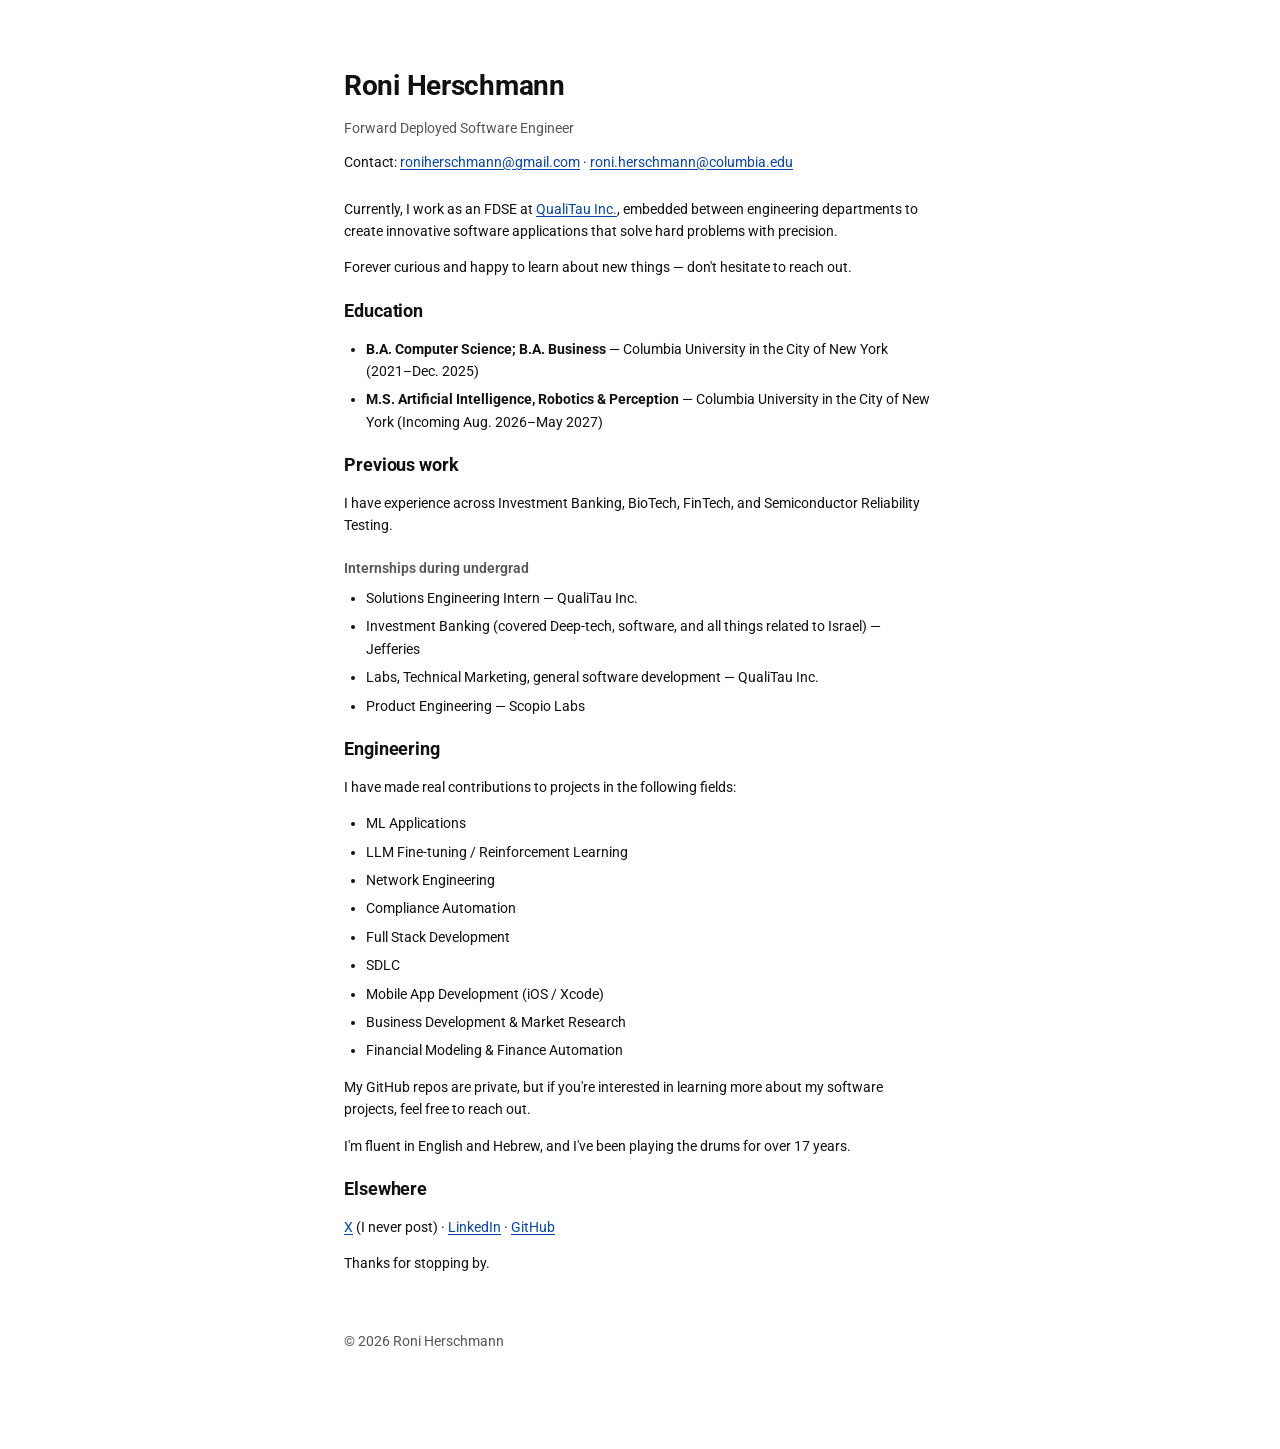
==== index.html @ 9d6fb6f7 "--" ====
<!doctype html>
<html lang="en">
<head>
  <meta charset="utf-8" />
  <meta name="viewport" content="width=device-width, initial-scale=1" />
  <title>Roni Herschmann</title>
  <meta name="description" content="Personal site of Roni Herschmann." />
  <link rel="preconnect" href="https://fonts.googleapis.com" />
  <link rel="preconnect" href="https://fonts.gstatic.com" crossorigin />
  <link rel="stylesheet" href="https://fonts.googleapis.com/css2?family=Roboto:wght@400;500;700&display=swap" />
  <style>
    :root {
      --fg: #111;
      --muted: #555;
      --bg: #fff;
      --accent: #0645ad;
      --rule: #eaeaea;
    }
    * { box-sizing: border-box; }
    html, body { margin: 0; padding: 0; background: var(--bg); color: var(--fg); }
    body {
      font-family: "Roboto", -apple-system, BlinkMacSystemFont, "Segoe UI", Helvetica, Arial, sans-serif;
      font-size: 14px;
      line-height: 1.6;
      -webkit-font-smoothing: antialiased;
    }
    main {
      max-width: 640px;
      margin: 0 auto;
      padding: 64px 24px 96px;
    }
    header { margin-bottom: 24px; }
    header + section { margin-top: 16px; }
    header h1 {
      font-size: 28px;
      font-weight: 700;
      margin: 0 0 8px;
      letter-spacing: -0.01em;
    }
    header p.tagline {
      margin: 0;
      color: var(--muted);
      font-size: 14px;
    }
    header p.header-emails {
      margin: 12px 0 0;
      font-size: 14px;
    }
    section { margin: 18px 0; }
    section h2 {
      font-size: 18px;
      font-weight: 700;
      margin: 0 0 12px;
      letter-spacing: -0.005em;
    }
    section h3 {
      font-size: 14px;
      font-weight: 600;
      margin: 20px 0 8px;
      color: var(--muted);
    }
    p { margin: 0 0 14px; }
    ul { padding-left: 22px; margin: 0 0 14px; }
    li { margin-bottom: 6px; }
    a { color: var(--accent); text-decoration: underline; text-underline-offset: 2px; }
    a:hover { text-decoration: none; }
    hr { border: 0; border-top: 1px solid var(--rule); margin: 40px 0; }
    footer {
      margin-top: 56px;
      color: var(--muted);
      font-size: 14px;
    }
    footer a { color: var(--muted); }
  </style>
</head>
<body>
  <main>
    <header>
      <h1>Roni Herschmann</h1>
      <p class="tagline">Forward Deployed Software Engineer</p>
      <p class="header-emails">
        Contact:
        <a href="mailto:roniherschmann@gmail.com">roniherschmann@gmail.com</a>
        &middot;
        <a href="mailto:roni.herschmann@columbia.edu">roni.herschmann@columbia.edu</a>
      </p>
    </header>

    <section id="about">
      <p>Currently, I work as an FDSE at <a href="https://qualitau.com/">QualiTau Inc.</a>, embedded between engineering departments to create innovative software applications that solve hard problems with precision.</p>
      <p>Forever curious and happy to learn about new things &mdash; don't hesitate to reach out.</p>
    </section>

    <section id="education">
      <h2>Education</h2>
      <ul>
        <li><strong>B.A. Computer Science; B.A. Business</strong> &mdash; Columbia University in the City of New York (2021&ndash;Dec. 2025)</li>
        <li><strong>M.S. Artificial Intelligence, Robotics &amp; Perception</strong> &mdash; Columbia University in the City of New York (Incoming Aug. 2026&ndash;May 2027)</li>
      </ul>
    </section>

    <section id="experience">
      <h2>Previous work</h2>
      <p>I have experience across Investment Banking, BioTech, FinTech, and Semiconductor Reliability Testing.</p>
      <h3>Internships during undergrad</h3>
      <ul>
        <li>Solutions Engineering Intern &mdash; QualiTau Inc.</li>
        <li>Investment Banking (covered Deep-tech, software, and all things related to Israel) &mdash; Jefferies</li>
        <li>Labs, Technical Marketing, general software development &mdash; QualiTau Inc.</li>
        <li>Product Engineering &mdash; Scopio Labs</li>
      </ul>
    </section>

    <section id="engineering">
      <h2>Engineering</h2>
      <p>I have made real contributions to projects in the following fields:</p>
      <ul>
        <li>ML Applications</li>
        <li>LLM Fine-tuning / Reinforcement Learning</li>
        <li>Network Engineering</li>
        <li>Compliance Automation</li>
        <li>Full Stack Development</li>
        <li>SDLC</li>
        <li>Mobile App Development (iOS / Xcode)</li>
        <li>Business Development &amp; Market Research</li>
        <li>Financial Modeling &amp; Finance Automation</li>
      </ul>
      <p>My GitHub repos are private, but if you're interested in learning more about my software projects, feel free to reach out.</p>
      <p>I'm fluent in English and Hebrew, and I've been playing the drums for over 17 years.</p>
    </section>

    <section id="contact">
      <h2>Elsewhere</h2>
      <p>
        <a href="https://x.com/roniherschmann">X</a> (I never post)
        &middot;
        <a href="https://www.linkedin.com/in/roni-h-488aba18b/">LinkedIn</a>
        &middot;
        <a href="https://github.com/roniherschmann">GitHub</a>
      </p>
      <p>Thanks for stopping by.</p>
    </section>

    <footer>
      &copy; <span id="year"></span> Roni Herschmann
    </footer>
  </main>
  <script>document.getElementById('year').textContent = new Date().getFullYear();</script>
</body>
</html>
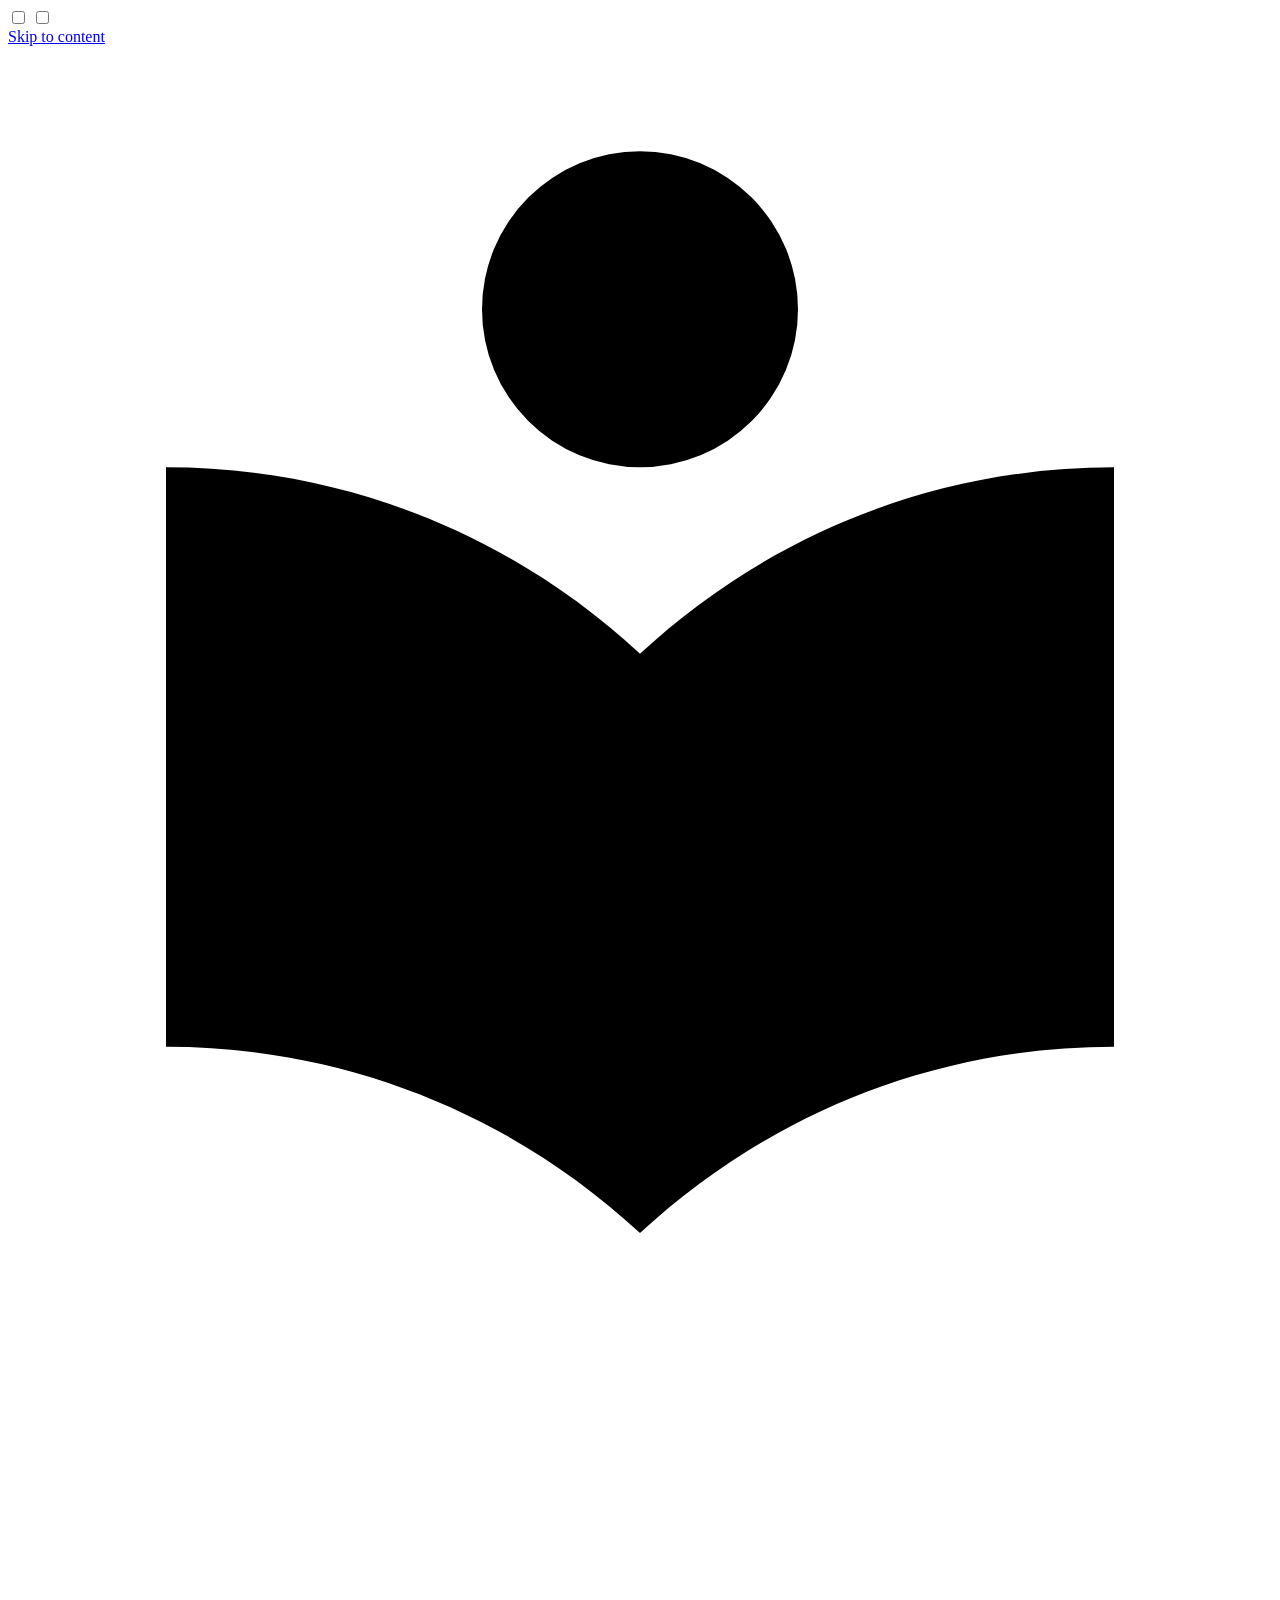
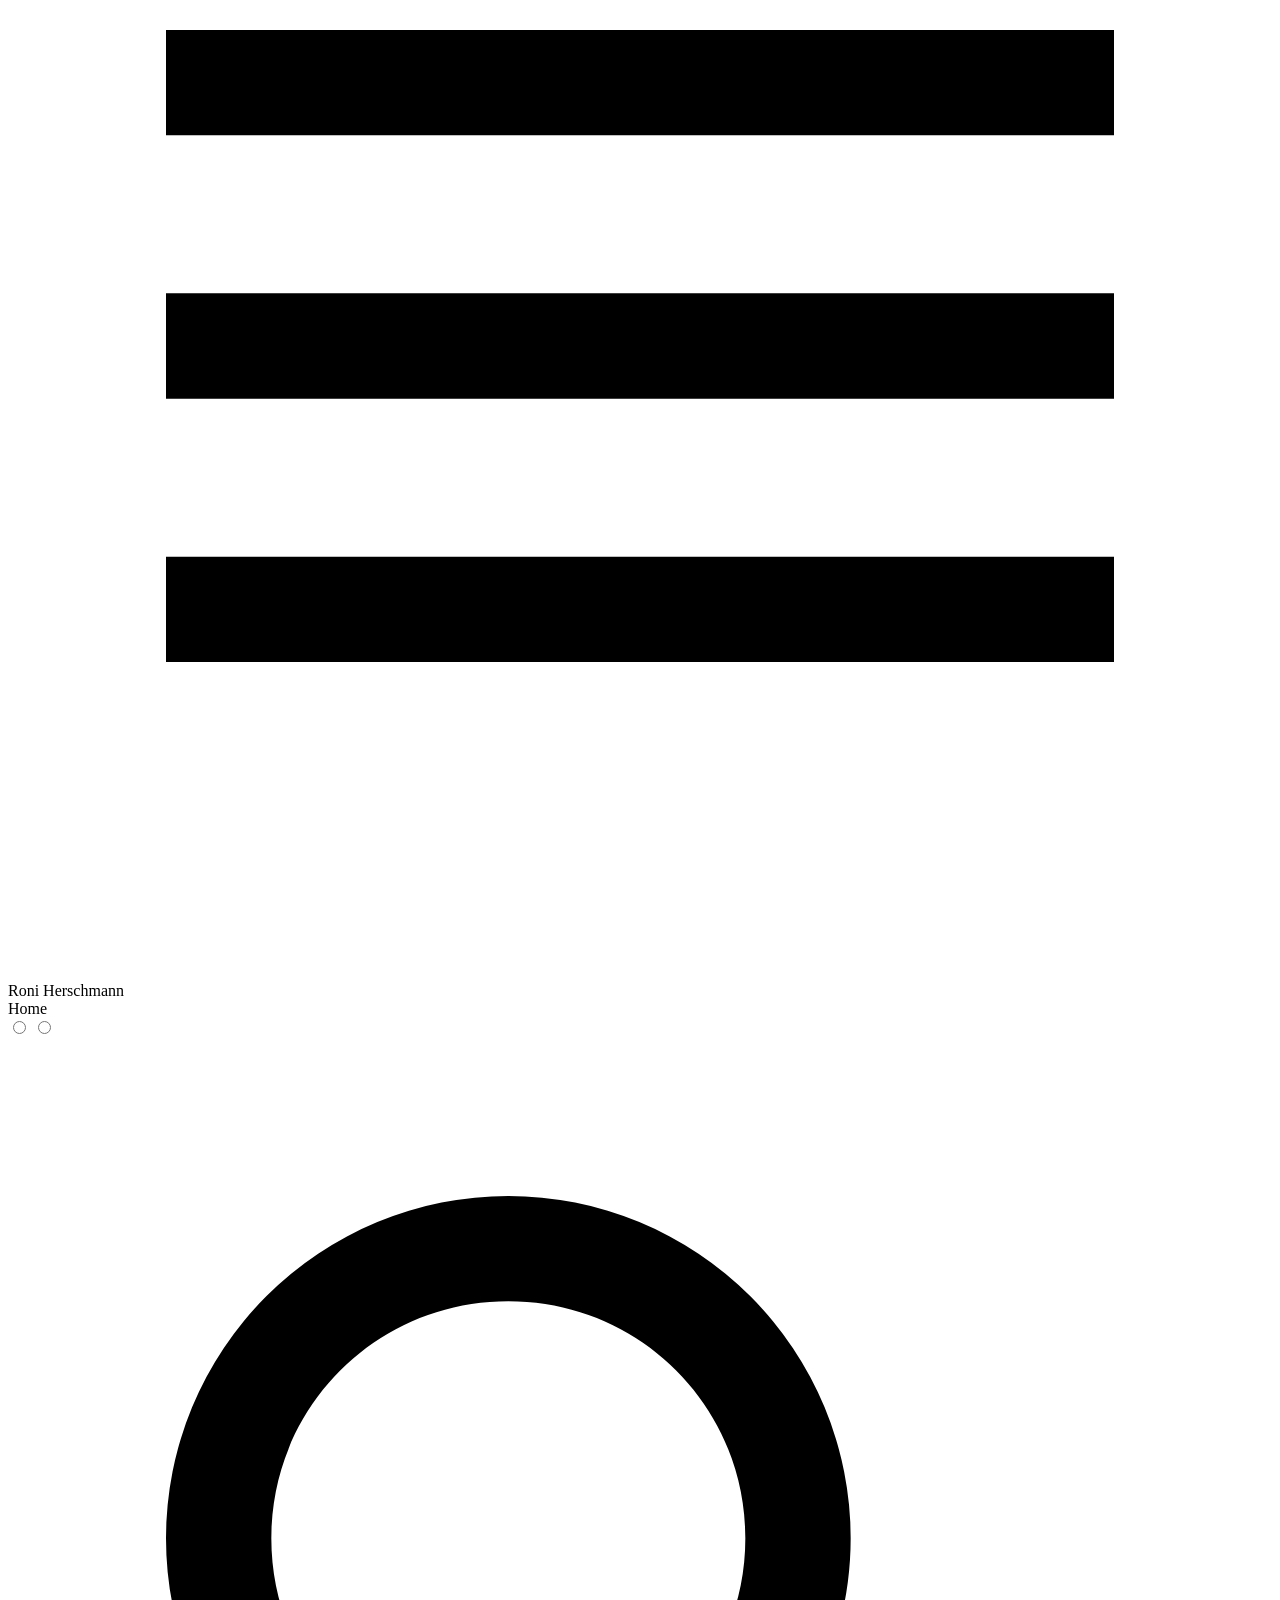
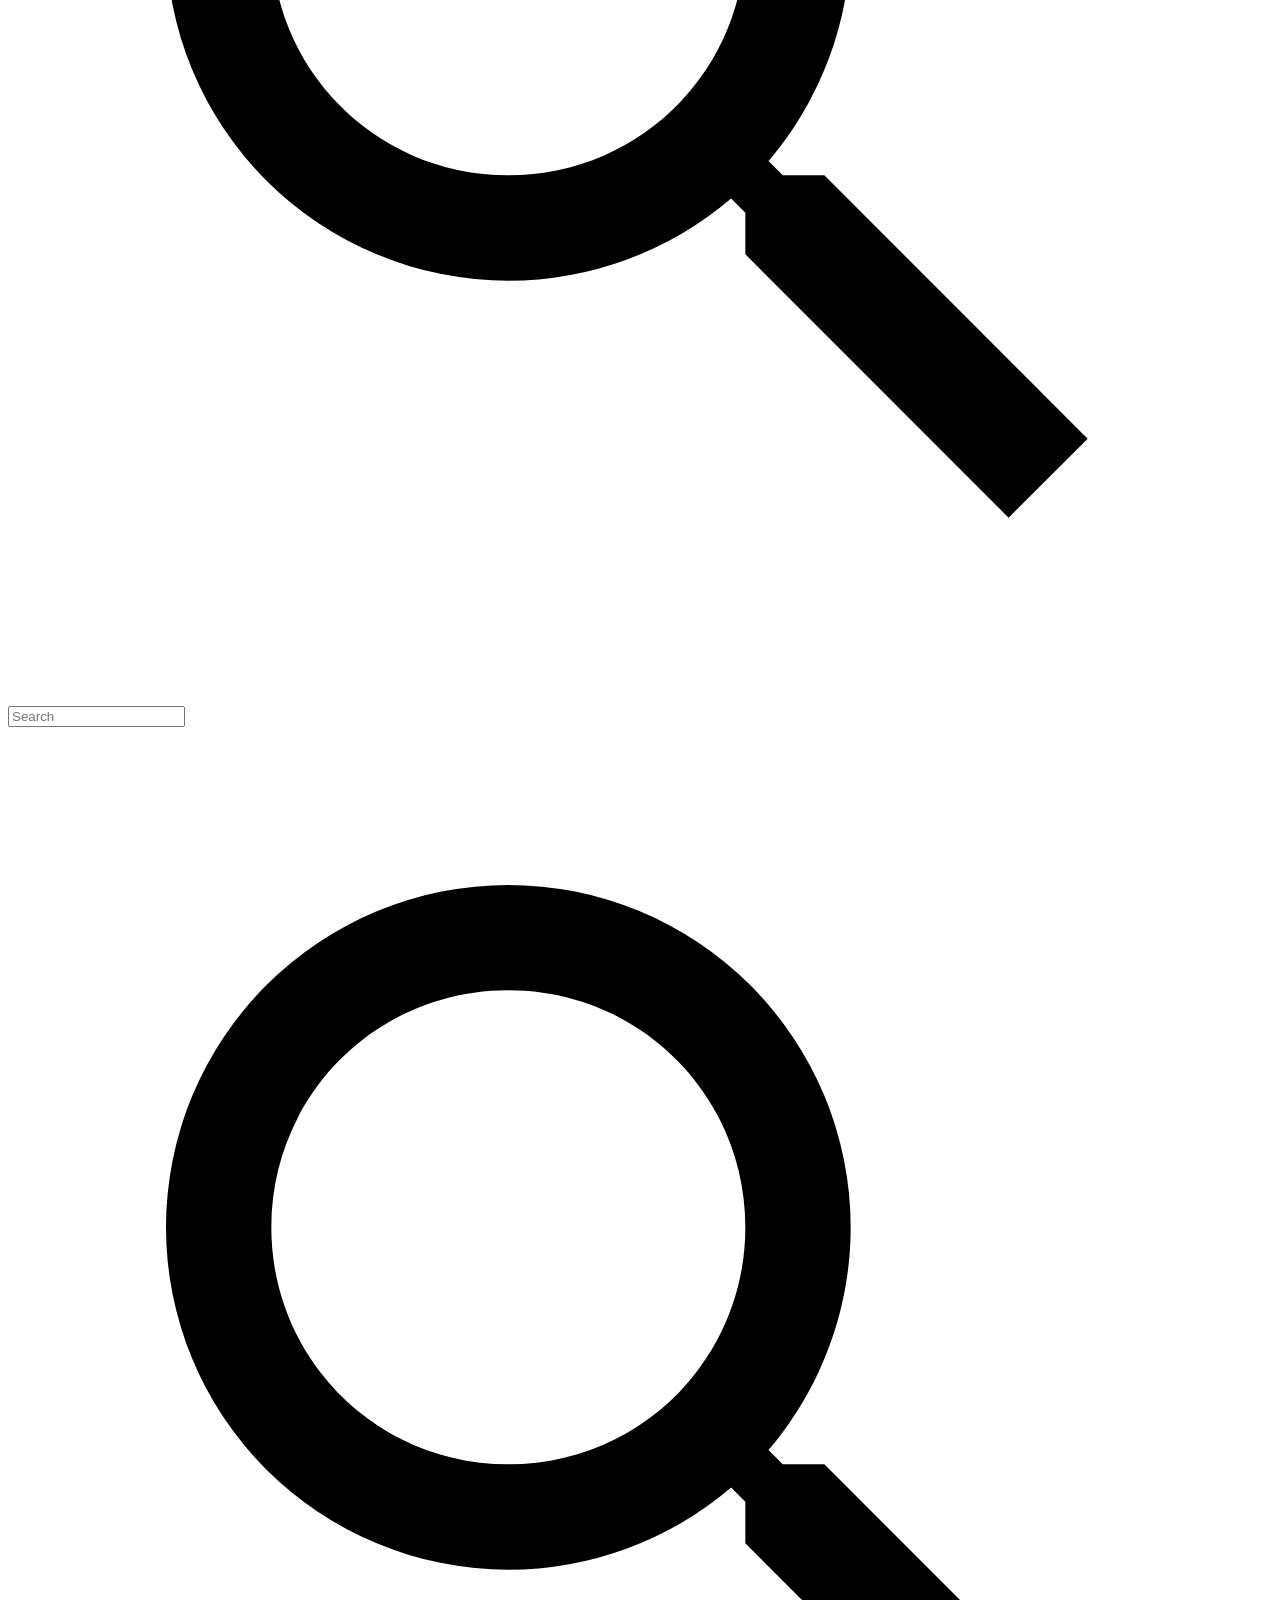
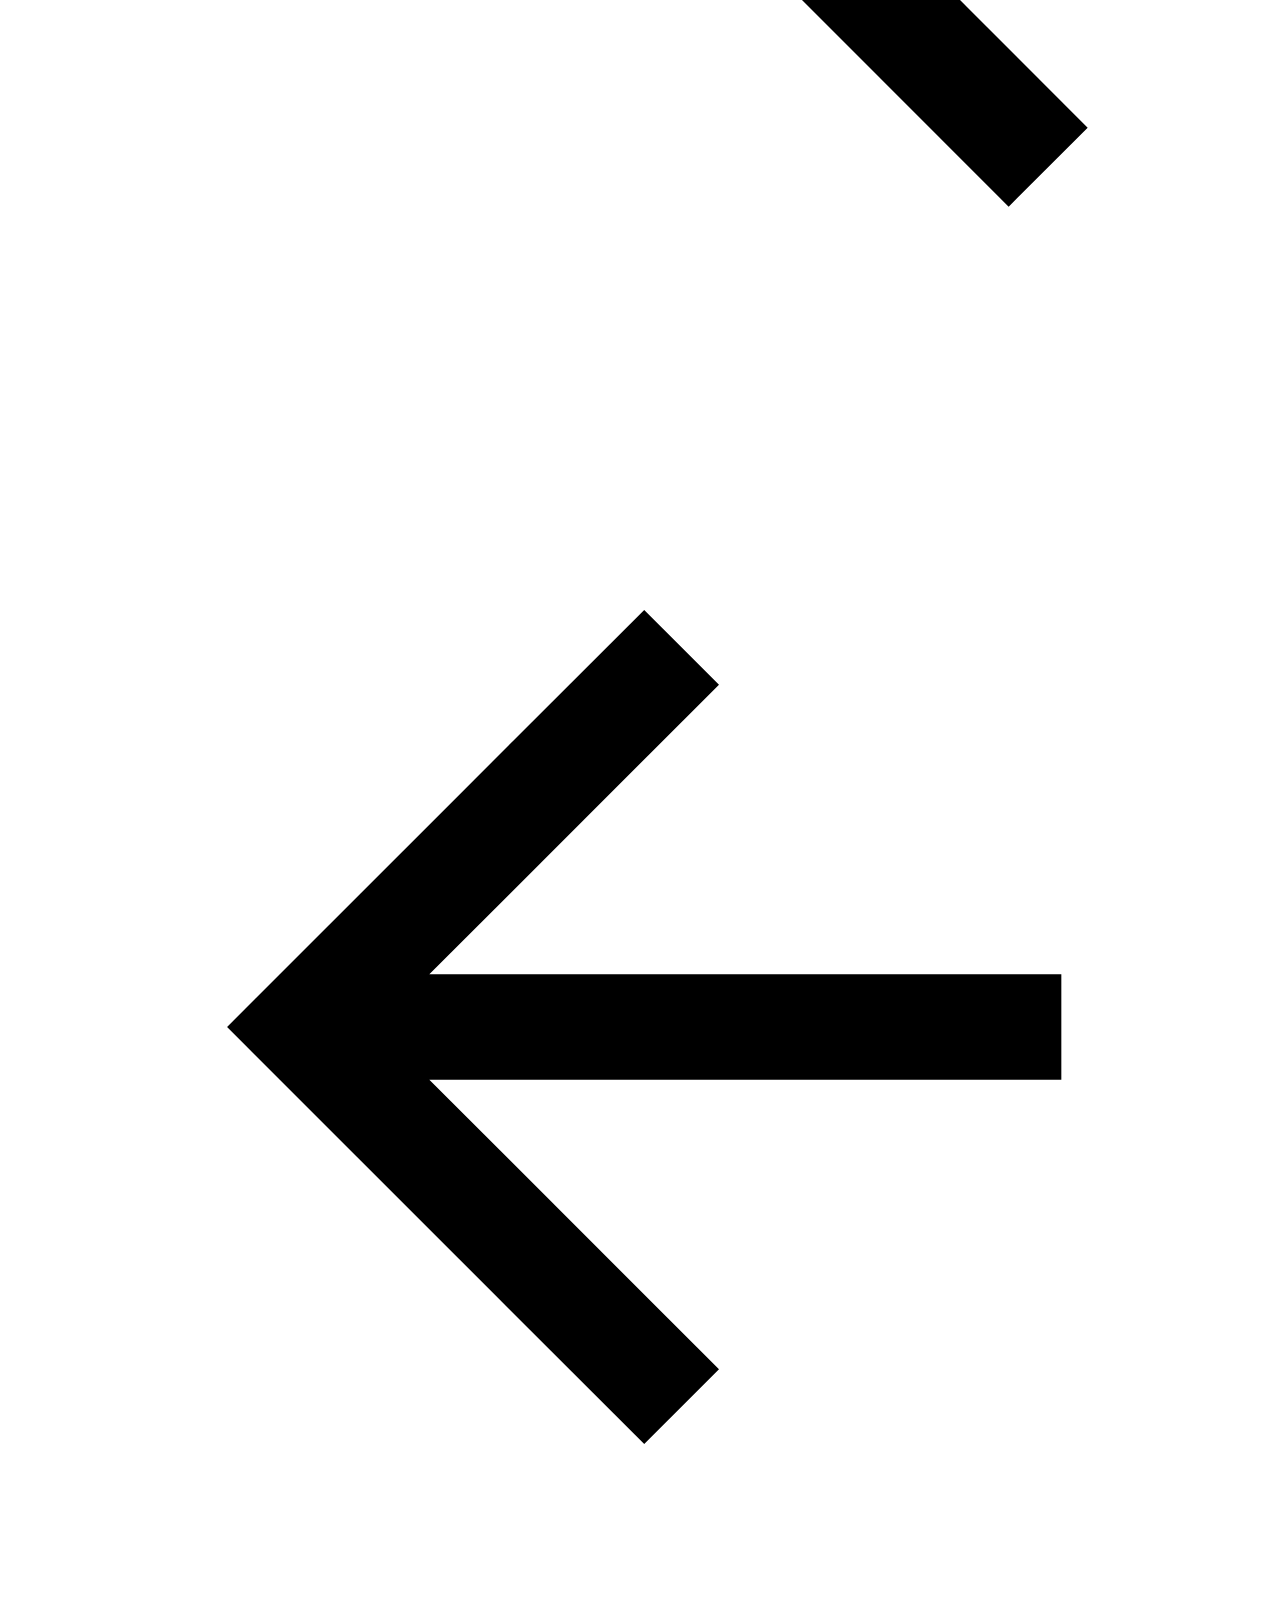
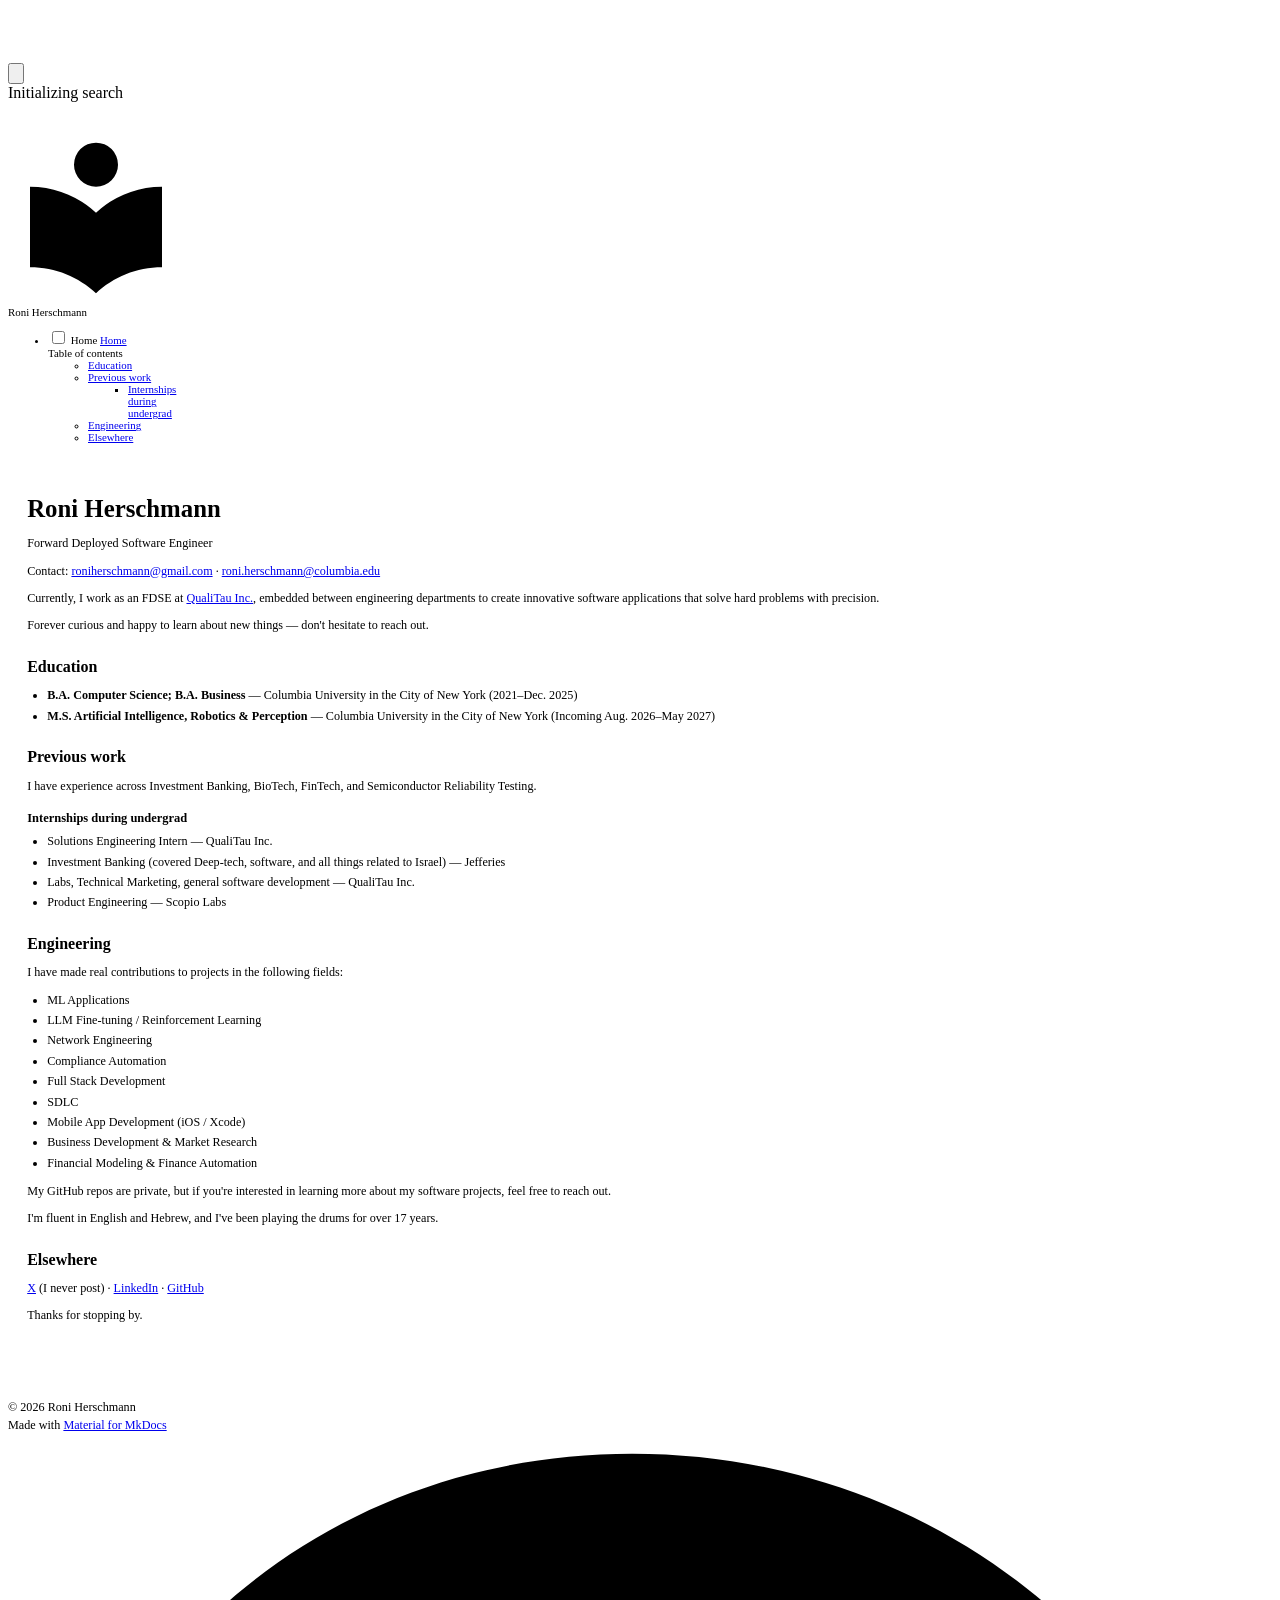
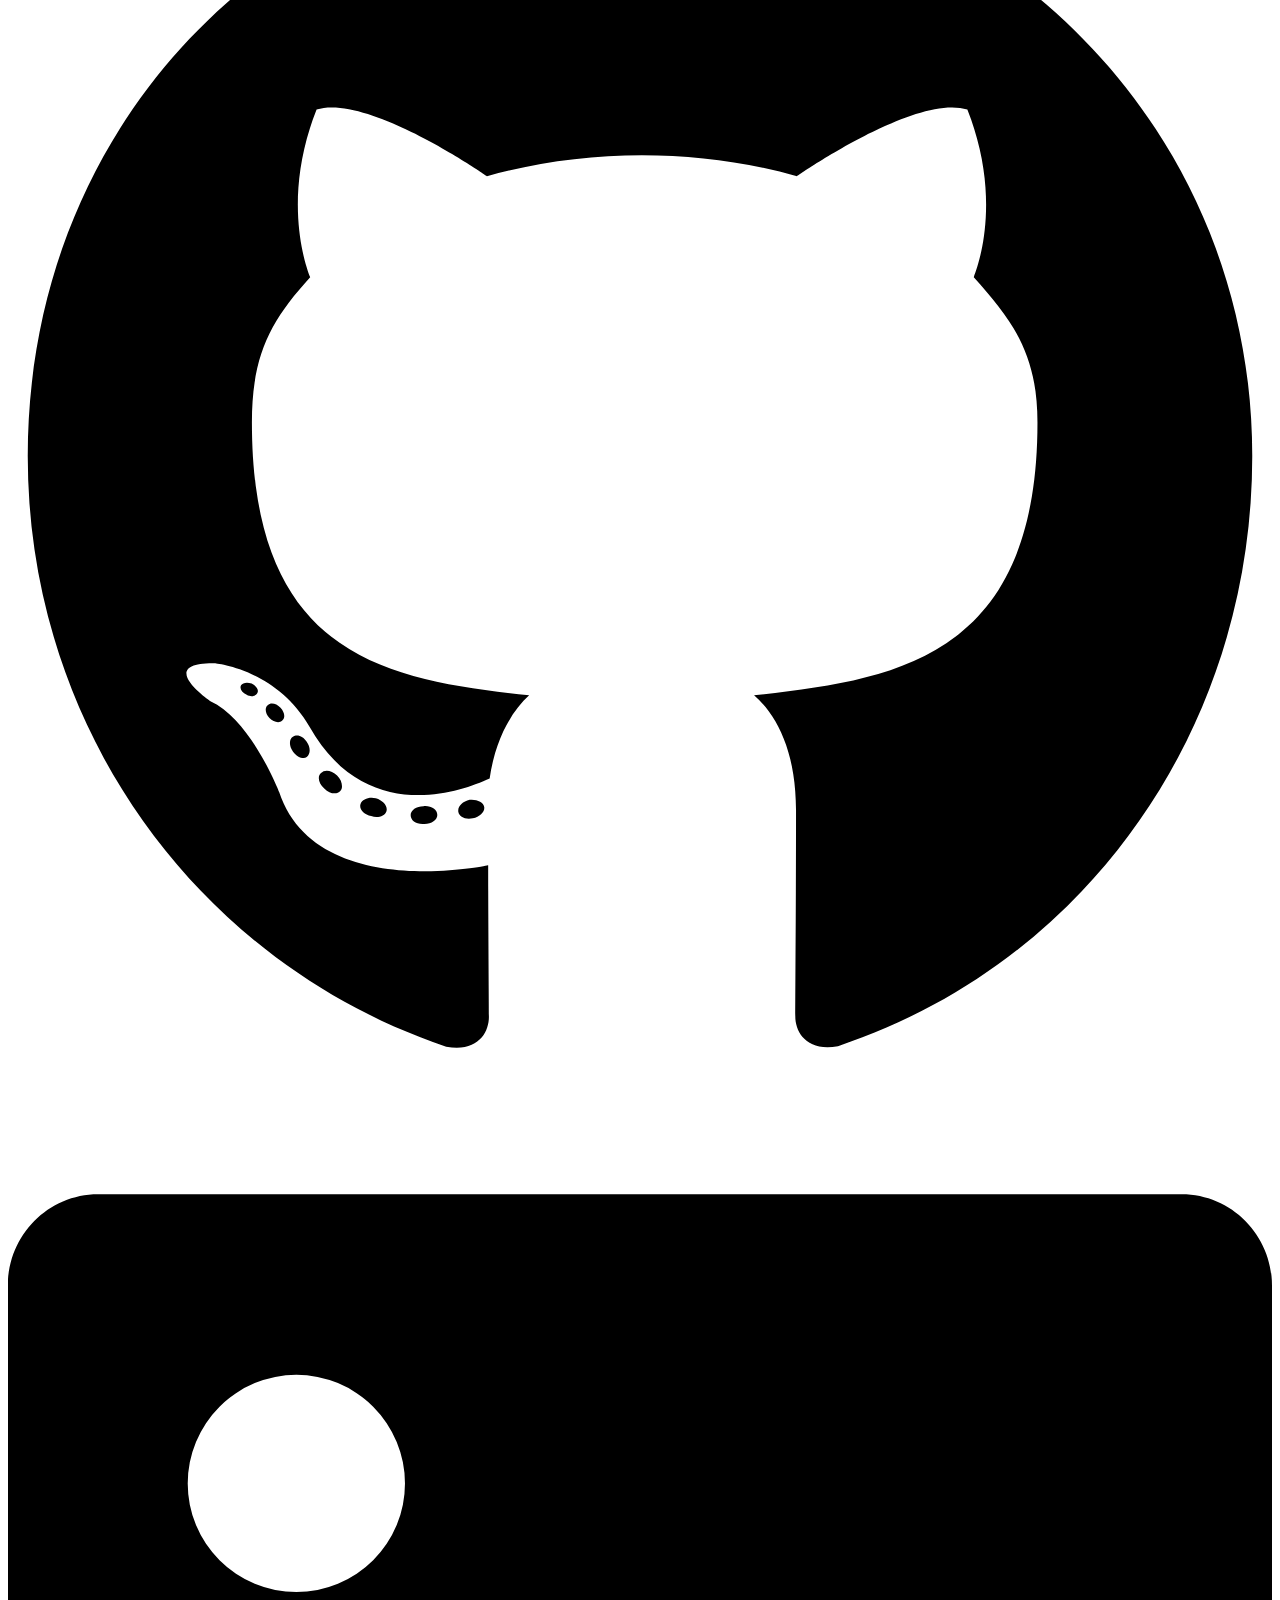
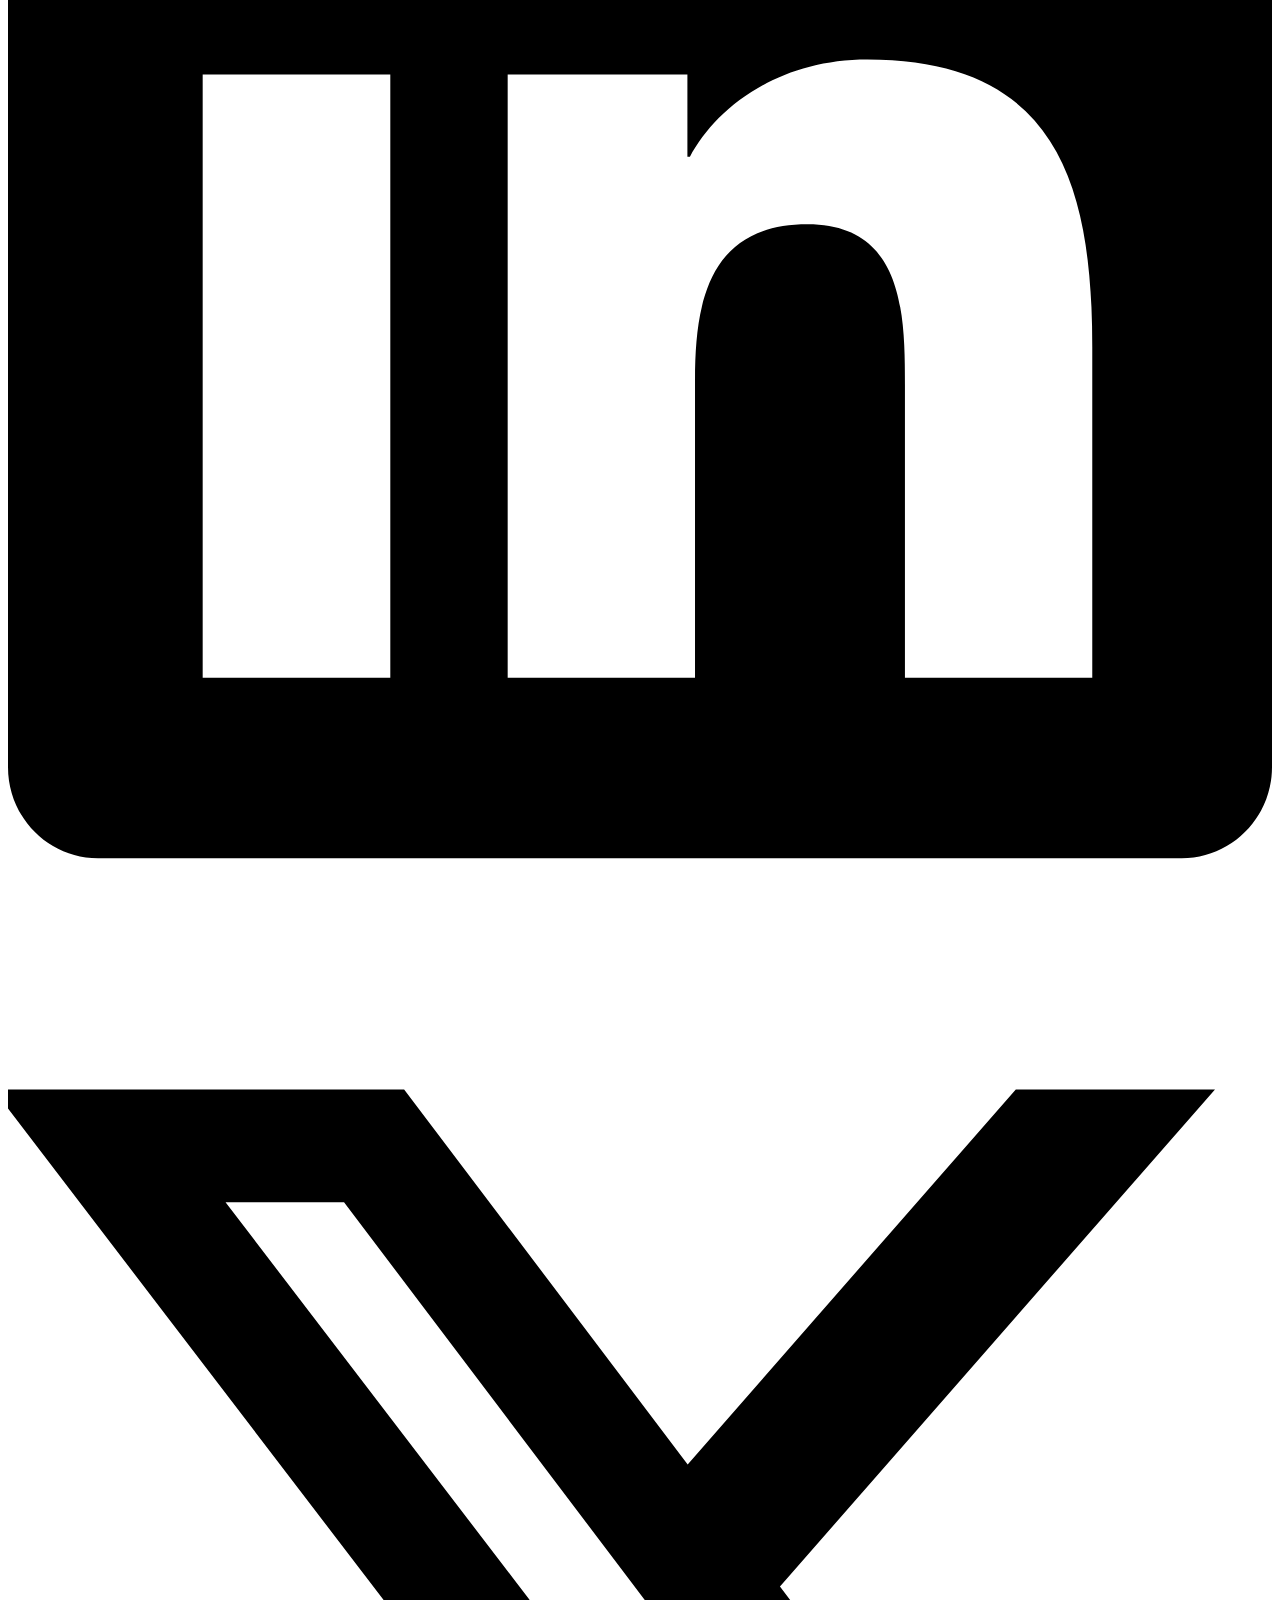
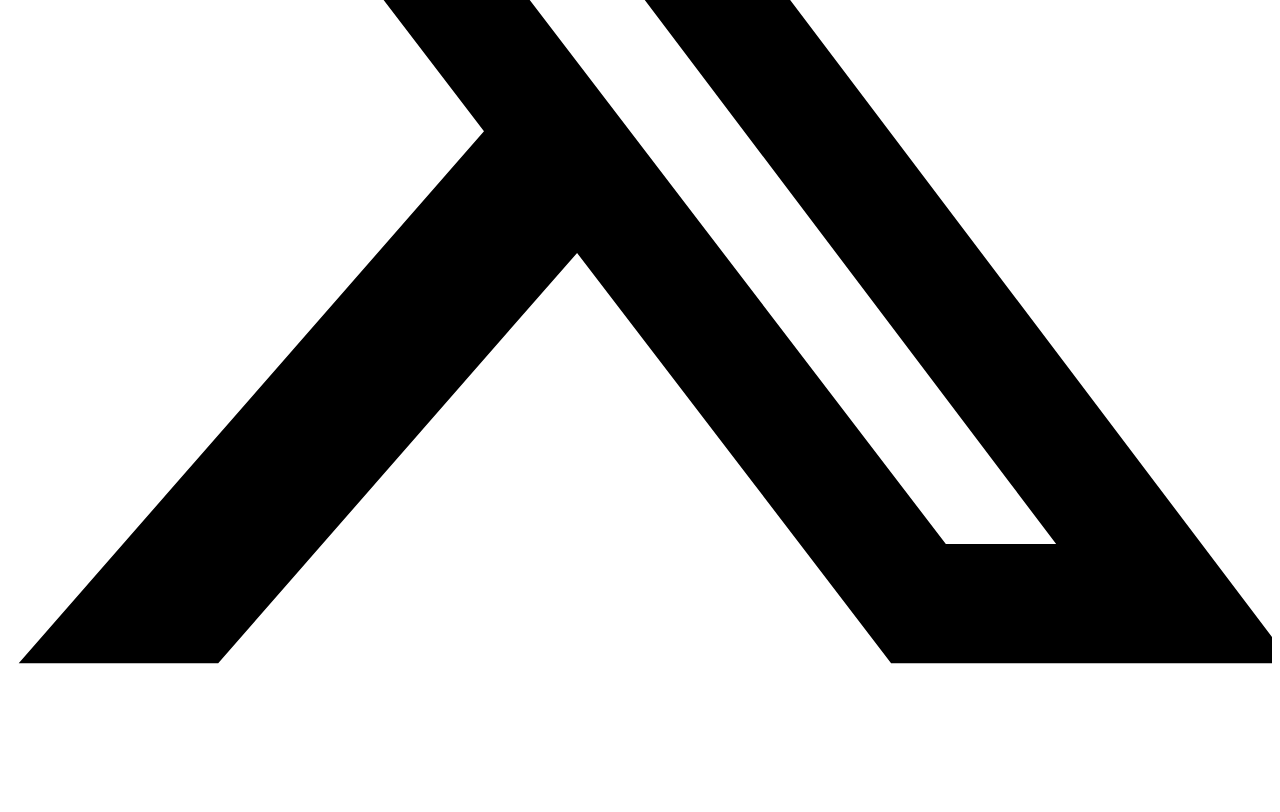
==== commit 72c96e17: "Adjust Material layout and palette" ====
--- a/index.html
+++ b/index.html
@@ -1,150 +1,612 @@
+
 <!doctype html>
-<html lang="en">
-<head>
-  <meta charset="utf-8" />
-  <meta name="viewport" content="width=device-width, initial-scale=1" />
-  <title>Roni Herschmann</title>
-  <meta name="description" content="Personal site of Roni Herschmann." />
-  <link rel="preconnect" href="https://fonts.googleapis.com" />
-  <link rel="preconnect" href="https://fonts.gstatic.com" crossorigin />
-  <link rel="stylesheet" href="https://fonts.googleapis.com/css2?family=Roboto:wght@400;500;700&display=swap" />
-  <style>
-    :root {
-      --fg: #111;
-      --muted: #555;
-      --bg: #fff;
-      --accent: #0645ad;
-      --rule: #eaeaea;
-    }
-    * { box-sizing: border-box; }
-    html, body { margin: 0; padding: 0; background: var(--bg); color: var(--fg); }
-    body {
-      font-family: "Roboto", -apple-system, BlinkMacSystemFont, "Segoe UI", Helvetica, Arial, sans-serif;
-      font-size: 14px;
-      line-height: 1.6;
-      -webkit-font-smoothing: antialiased;
-    }
-    main {
-      max-width: 640px;
-      margin: 0 auto;
-      padding: 64px 24px 96px;
-    }
-    header { margin-bottom: 24px; }
-    header + section { margin-top: 16px; }
-    header h1 {
-      font-size: 28px;
-      font-weight: 700;
-      margin: 0 0 8px;
-      letter-spacing: -0.01em;
-    }
-    header p.tagline {
-      margin: 0;
-      color: var(--muted);
-      font-size: 14px;
-    }
-    header p.header-emails {
-      margin: 12px 0 0;
-      font-size: 14px;
-    }
-    section { margin: 18px 0; }
-    section h2 {
-      font-size: 18px;
-      font-weight: 700;
-      margin: 0 0 12px;
-      letter-spacing: -0.005em;
-    }
-    section h3 {
-      font-size: 14px;
-      font-weight: 600;
-      margin: 20px 0 8px;
-      color: var(--muted);
-    }
-    p { margin: 0 0 14px; }
-    ul { padding-left: 22px; margin: 0 0 14px; }
-    li { margin-bottom: 6px; }
-    a { color: var(--accent); text-decoration: underline; text-underline-offset: 2px; }
-    a:hover { text-decoration: none; }
-    hr { border: 0; border-top: 1px solid var(--rule); margin: 40px 0; }
-    footer {
-      margin-top: 56px;
-      color: var(--muted);
-      font-size: 14px;
-    }
-    footer a { color: var(--muted); }
-  </style>
-</head>
-<body>
-  <main>
-    <header>
-      <h1>Roni Herschmann</h1>
-      <p class="tagline">Forward Deployed Software Engineer</p>
-      <p class="header-emails">
-        Contact:
-        <a href="mailto:roniherschmann@gmail.com">roniherschmann@gmail.com</a>
-        &middot;
-        <a href="mailto:roni.herschmann@columbia.edu">roni.herschmann@columbia.edu</a>
-      </p>
-    </header>
-
-    <section id="about">
-      <p>Currently, I work as an FDSE at <a href="https://qualitau.com/">QualiTau Inc.</a>, embedded between engineering departments to create innovative software applications that solve hard problems with precision.</p>
-      <p>Forever curious and happy to learn about new things &mdash; don't hesitate to reach out.</p>
-    </section>
-
-    <section id="education">
-      <h2>Education</h2>
-      <ul>
-        <li><strong>B.A. Computer Science; B.A. Business</strong> &mdash; Columbia University in the City of New York (2021&ndash;Dec. 2025)</li>
-        <li><strong>M.S. Artificial Intelligence, Robotics &amp; Perception</strong> &mdash; Columbia University in the City of New York (Incoming Aug. 2026&ndash;May 2027)</li>
+<html lang="en" class="no-js">
+  <head>
+    
+      <meta charset="utf-8">
+      <meta name="viewport" content="width=device-width,initial-scale=1">
+      
+        <meta name="description" content="Personal site of Roni Herschmann">
+      
+      
+      
+        <link rel="canonical" href="https://roniherschmann.com/">
+      
+      
+      
+      
+        
+      
+      
+      <link rel="icon" href="assets/images/favicon.png">
+      <meta name="generator" content="mkdocs-1.6.1, mkdocs-material-9.7.6">
+    
+    
+      
+        <title>Roni Herschmann</title>
+      
+    
+    
+      <link rel="stylesheet" href="assets/stylesheets/main.484c7ddc.min.css">
+      
+        
+        <link rel="stylesheet" href="assets/stylesheets/palette.ab4e12ef.min.css">
+      
+      
+
+
+    
+    
+      
+    
+    
+      
+        
+        
+        <link rel="preconnect" href="https://fonts.gstatic.com" crossorigin>
+        <link rel="stylesheet" href="https://fonts.googleapis.com/css?family=Roboto:300,300i,400,400i,700,700i%7CRoboto+Mono:400,400i,700,700i&display=fallback">
+        <style>:root{--md-text-font:"Roboto";--md-code-font:"Roboto Mono"}</style>
+      
+    
+    
+      <link rel="stylesheet" href="stylesheets/extra.css">
+    
+    <script>__md_scope=new URL(".",location),__md_hash=e=>[...e].reduce(((e,_)=>(e<<5)-e+_.charCodeAt(0)),0),__md_get=(e,_=localStorage,t=__md_scope)=>JSON.parse(_.getItem(t.pathname+"."+e)),__md_set=(e,_,t=localStorage,a=__md_scope)=>{try{t.setItem(a.pathname+"."+e,JSON.stringify(_))}catch(e){}}</script>
+    
+      
+
+    
+    
+  </head>
+  
+  
+    
+    
+      
+    
+    
+    
+    
+    <body dir="ltr" data-md-color-scheme="default" data-md-color-primary="indigo" data-md-color-accent="red">
+  
+    
+    <input class="md-toggle" data-md-toggle="drawer" type="checkbox" id="__drawer" autocomplete="off">
+    <input class="md-toggle" data-md-toggle="search" type="checkbox" id="__search" autocomplete="off">
+    <label class="md-overlay" for="__drawer"></label>
+    <div data-md-component="skip">
+      
+        
+        <a href="#roni-herschmann" class="md-skip">
+          Skip to content
+        </a>
+      
+    </div>
+    <div data-md-component="announce">
+      
+    </div>
+    
+    
+      
+
+  
+
+<header class="md-header md-header--shadow" data-md-component="header">
+  <nav class="md-header__inner md-grid" aria-label="Header">
+    <a href="." title="Roni Herschmann" class="md-header__button md-logo" aria-label="Roni Herschmann" data-md-component="logo">
+      
+  
+  <svg xmlns="http://www.w3.org/2000/svg" viewBox="0 0 24 24"><path d="M12 8a3 3 0 0 0 3-3 3 3 0 0 0-3-3 3 3 0 0 0-3 3 3 3 0 0 0 3 3m0 3.54C9.64 9.35 6.5 8 3 8v11c3.5 0 6.64 1.35 9 3.54 2.36-2.19 5.5-3.54 9-3.54V8c-3.5 0-6.64 1.35-9 3.54"/></svg>
+
+    </a>
+    <label class="md-header__button md-icon" for="__drawer">
+      
+      <svg xmlns="http://www.w3.org/2000/svg" viewBox="0 0 24 24"><path d="M3 6h18v2H3zm0 5h18v2H3zm0 5h18v2H3z"/></svg>
+    </label>
+    <div class="md-header__title" data-md-component="header-title">
+      <div class="md-header__ellipsis">
+        <div class="md-header__topic">
+          <span class="md-ellipsis">
+            Roni Herschmann
+          </span>
+        </div>
+        <div class="md-header__topic" data-md-component="header-topic">
+          <span class="md-ellipsis">
+            
+              Home
+            
+          </span>
+        </div>
+      </div>
+    </div>
+    
+      
+        <form class="md-header__option" data-md-component="palette">
+  
+    
+    
+    
+    <input class="md-option" data-md-color-media="" data-md-color-scheme="default" data-md-color-primary="indigo" data-md-color-accent="red"  aria-label="Switch to dark mode"  type="radio" name="__palette" id="__palette_0">
+    
+      <label class="md-header__button md-icon" title="Switch to dark mode" for="__palette_1" hidden>
+        <svg xmlns="http://www.w3.org/2000/svg" viewBox="0 0 24 24"><path d="M17 7H7a5 5 0 0 0-5 5 5 5 0 0 0 5 5h10a5 5 0 0 0 5-5 5 5 0 0 0-5-5m0 8a3 3 0 0 1-3-3 3 3 0 0 1 3-3 3 3 0 0 1 3 3 3 3 0 0 1-3 3"/></svg>
+      </label>
+    
+  
+    
+    
+    
+    <input class="md-option" data-md-color-media="" data-md-color-scheme="slate" data-md-color-primary="indigo" data-md-color-accent="red"  aria-label="Switch to light mode"  type="radio" name="__palette" id="__palette_1">
+    
+      <label class="md-header__button md-icon" title="Switch to light mode" for="__palette_0" hidden>
+        <svg xmlns="http://www.w3.org/2000/svg" viewBox="0 0 24 24"><path d="M17 6H7c-3.31 0-6 2.69-6 6s2.69 6 6 6h10c3.31 0 6-2.69 6-6s-2.69-6-6-6m0 10H7c-2.21 0-4-1.79-4-4s1.79-4 4-4h10c2.21 0 4 1.79 4 4s-1.79 4-4 4M7 9c-1.66 0-3 1.34-3 3s1.34 3 3 3 3-1.34 3-3-1.34-3-3-3"/></svg>
+      </label>
+    
+  
+</form>
+      
+    
+    
+      <script>var palette=__md_get("__palette");if(palette&&palette.color){if("(prefers-color-scheme)"===palette.color.media){var media=matchMedia("(prefers-color-scheme: light)"),input=document.querySelector(media.matches?"[data-md-color-media='(prefers-color-scheme: light)']":"[data-md-color-media='(prefers-color-scheme: dark)']");palette.color.media=input.getAttribute("data-md-color-media"),palette.color.scheme=input.getAttribute("data-md-color-scheme"),palette.color.primary=input.getAttribute("data-md-color-primary"),palette.color.accent=input.getAttribute("data-md-color-accent")}for(var[key,value]of Object.entries(palette.color))document.body.setAttribute("data-md-color-"+key,value)}</script>
+    
+    
+    
+      
+      
+        <label class="md-header__button md-icon" for="__search">
+          
+          <svg xmlns="http://www.w3.org/2000/svg" viewBox="0 0 24 24"><path d="M9.5 3A6.5 6.5 0 0 1 16 9.5c0 1.61-.59 3.09-1.56 4.23l.27.27h.79l5 5-1.5 1.5-5-5v-.79l-.27-.27A6.52 6.52 0 0 1 9.5 16 6.5 6.5 0 0 1 3 9.5 6.5 6.5 0 0 1 9.5 3m0 2C7 5 5 7 5 9.5S7 14 9.5 14 14 12 14 9.5 12 5 9.5 5"/></svg>
+        </label>
+        <div class="md-search" data-md-component="search" role="dialog">
+  <label class="md-search__overlay" for="__search"></label>
+  <div class="md-search__inner" role="search">
+    <form class="md-search__form" name="search">
+      <input type="text" class="md-search__input" name="query" aria-label="Search" placeholder="Search" autocapitalize="off" autocorrect="off" autocomplete="off" spellcheck="false" data-md-component="search-query" required>
+      <label class="md-search__icon md-icon" for="__search">
+        
+        <svg xmlns="http://www.w3.org/2000/svg" viewBox="0 0 24 24"><path d="M9.5 3A6.5 6.5 0 0 1 16 9.5c0 1.61-.59 3.09-1.56 4.23l.27.27h.79l5 5-1.5 1.5-5-5v-.79l-.27-.27A6.52 6.52 0 0 1 9.5 16 6.5 6.5 0 0 1 3 9.5 6.5 6.5 0 0 1 9.5 3m0 2C7 5 5 7 5 9.5S7 14 9.5 14 14 12 14 9.5 12 5 9.5 5"/></svg>
+        
+        <svg xmlns="http://www.w3.org/2000/svg" viewBox="0 0 24 24"><path d="M20 11v2H8l5.5 5.5-1.42 1.42L4.16 12l7.92-7.92L13.5 5.5 8 11z"/></svg>
+      </label>
+      <nav class="md-search__options" aria-label="Search">
+        
+        <button type="reset" class="md-search__icon md-icon" title="Clear" aria-label="Clear" tabindex="-1">
+          
+          <svg xmlns="http://www.w3.org/2000/svg" viewBox="0 0 24 24"><path d="M19 6.41 17.59 5 12 10.59 6.41 5 5 6.41 10.59 12 5 17.59 6.41 19 12 13.41 17.59 19 19 17.59 13.41 12z"/></svg>
+        </button>
+      </nav>
+      
+        <div class="md-search__suggest" data-md-component="search-suggest"></div>
+      
+    </form>
+    <div class="md-search__output">
+      <div class="md-search__scrollwrap" tabindex="0" data-md-scrollfix>
+        <div class="md-search-result" data-md-component="search-result">
+          <div class="md-search-result__meta">
+            Initializing search
+          </div>
+          <ol class="md-search-result__list" role="presentation"></ol>
+        </div>
+      </div>
+    </div>
+  </div>
+</div>
+      
+    
+    
+  </nav>
+  
+</header>
+    
+    <div class="md-container" data-md-component="container">
+      
+      
+        
+          
+        
+      
+      <main class="md-main" data-md-component="main">
+        <div class="md-main__inner md-grid">
+          
+            
+              
+              <div class="md-sidebar md-sidebar--primary" data-md-component="sidebar" data-md-type="navigation" >
+                <div class="md-sidebar__scrollwrap">
+                  <div class="md-sidebar__inner">
+                    
+
+
+
+<nav class="md-nav md-nav--primary" aria-label="Navigation" data-md-level="0">
+  <label class="md-nav__title" for="__drawer">
+    <a href="." title="Roni Herschmann" class="md-nav__button md-logo" aria-label="Roni Herschmann" data-md-component="logo">
+      
+  
+  <svg xmlns="http://www.w3.org/2000/svg" viewBox="0 0 24 24"><path d="M12 8a3 3 0 0 0 3-3 3 3 0 0 0-3-3 3 3 0 0 0-3 3 3 3 0 0 0 3 3m0 3.54C9.64 9.35 6.5 8 3 8v11c3.5 0 6.64 1.35 9 3.54 2.36-2.19 5.5-3.54 9-3.54V8c-3.5 0-6.64 1.35-9 3.54"/></svg>
+
+    </a>
+    Roni Herschmann
+  </label>
+  
+  <ul class="md-nav__list" data-md-scrollfix>
+    
+      
+      
+  
+  
+    
+  
+  
+  
+    <li class="md-nav__item md-nav__item--active">
+      
+      <input class="md-nav__toggle md-toggle" type="checkbox" id="__toc">
+      
+      
+        
+      
+      
+        <label class="md-nav__link md-nav__link--active" for="__toc">
+          
+  
+  
+  <span class="md-ellipsis">
+    
+  
+    Home
+  
+
+    
+  </span>
+  
+  
+
+          <span class="md-nav__icon md-icon"></span>
+        </label>
+      
+      <a href="." class="md-nav__link md-nav__link--active">
+        
+  
+  
+  <span class="md-ellipsis">
+    
+  
+    Home
+  
+
+    
+  </span>
+  
+  
+
+      </a>
+      
+        
+
+<nav class="md-nav md-nav--secondary" aria-label="Table of contents">
+  
+  
+  
+    
+  
+  
+    <label class="md-nav__title" for="__toc">
+      <span class="md-nav__icon md-icon"></span>
+      Table of contents
+    </label>
+    <ul class="md-nav__list" data-md-component="toc" data-md-scrollfix>
+      
+        <li class="md-nav__item">
+  <a href="#education" class="md-nav__link">
+    <span class="md-ellipsis">
+      
+        Education
+      
+    </span>
+  </a>
+  
+</li>
+      
+        <li class="md-nav__item">
+  <a href="#previous-work" class="md-nav__link">
+    <span class="md-ellipsis">
+      
+        Previous work
+      
+    </span>
+  </a>
+  
+    <nav class="md-nav" aria-label="Previous work">
+      <ul class="md-nav__list">
+        
+          <li class="md-nav__item">
+  <a href="#internships-during-undergrad" class="md-nav__link">
+    <span class="md-ellipsis">
+      
+        Internships during undergrad
+      
+    </span>
+  </a>
+  
+</li>
+        
       </ul>
-    </section>
-
-    <section id="experience">
-      <h2>Previous work</h2>
-      <p>I have experience across Investment Banking, BioTech, FinTech, and Semiconductor Reliability Testing.</p>
-      <h3>Internships during undergrad</h3>
-      <ul>
-        <li>Solutions Engineering Intern &mdash; QualiTau Inc.</li>
-        <li>Investment Banking (covered Deep-tech, software, and all things related to Israel) &mdash; Jefferies</li>
-        <li>Labs, Technical Marketing, general software development &mdash; QualiTau Inc.</li>
-        <li>Product Engineering &mdash; Scopio Labs</li>
+    </nav>
+  
+</li>
+      
+        <li class="md-nav__item">
+  <a href="#engineering" class="md-nav__link">
+    <span class="md-ellipsis">
+      
+        Engineering
+      
+    </span>
+  </a>
+  
+</li>
+      
+        <li class="md-nav__item">
+  <a href="#elsewhere" class="md-nav__link">
+    <span class="md-ellipsis">
+      
+        Elsewhere
+      
+    </span>
+  </a>
+  
+</li>
+      
+    </ul>
+  
+</nav>
+      
+    </li>
+  
+
+    
+  </ul>
+</nav>
+                  </div>
+                </div>
+              </div>
+            
+            
+              
+              <div class="md-sidebar md-sidebar--secondary" data-md-component="sidebar" data-md-type="toc" >
+                <div class="md-sidebar__scrollwrap">
+                  <div class="md-sidebar__inner">
+                    
+
+<nav class="md-nav md-nav--secondary" aria-label="Table of contents">
+  
+  
+  
+    
+  
+  
+    <label class="md-nav__title" for="__toc">
+      <span class="md-nav__icon md-icon"></span>
+      Table of contents
+    </label>
+    <ul class="md-nav__list" data-md-component="toc" data-md-scrollfix>
+      
+        <li class="md-nav__item">
+  <a href="#education" class="md-nav__link">
+    <span class="md-ellipsis">
+      
+        Education
+      
+    </span>
+  </a>
+  
+</li>
+      
+        <li class="md-nav__item">
+  <a href="#previous-work" class="md-nav__link">
+    <span class="md-ellipsis">
+      
+        Previous work
+      
+    </span>
+  </a>
+  
+    <nav class="md-nav" aria-label="Previous work">
+      <ul class="md-nav__list">
+        
+          <li class="md-nav__item">
+  <a href="#internships-during-undergrad" class="md-nav__link">
+    <span class="md-ellipsis">
+      
+        Internships during undergrad
+      
+    </span>
+  </a>
+  
+</li>
+        
       </ul>
-    </section>
-
-    <section id="engineering">
-      <h2>Engineering</h2>
-      <p>I have made real contributions to projects in the following fields:</p>
-      <ul>
-        <li>ML Applications</li>
-        <li>LLM Fine-tuning / Reinforcement Learning</li>
-        <li>Network Engineering</li>
-        <li>Compliance Automation</li>
-        <li>Full Stack Development</li>
-        <li>SDLC</li>
-        <li>Mobile App Development (iOS / Xcode)</li>
-        <li>Business Development &amp; Market Research</li>
-        <li>Financial Modeling &amp; Finance Automation</li>
-      </ul>
-      <p>My GitHub repos are private, but if you're interested in learning more about my software projects, feel free to reach out.</p>
-      <p>I'm fluent in English and Hebrew, and I've been playing the drums for over 17 years.</p>
-    </section>
-
-    <section id="contact">
-      <h2>Elsewhere</h2>
-      <p>
-        <a href="https://x.com/roniherschmann">X</a> (I never post)
-        &middot;
-        <a href="https://www.linkedin.com/in/roni-h-488aba18b/">LinkedIn</a>
-        &middot;
-        <a href="https://github.com/roniherschmann">GitHub</a>
-      </p>
-      <p>Thanks for stopping by.</p>
-    </section>
-
-    <footer>
-      &copy; <span id="year"></span> Roni Herschmann
-    </footer>
-  </main>
-  <script>document.getElementById('year').textContent = new Date().getFullYear();</script>
-</body>
-</html>
+    </nav>
+  
+</li>
+      
+        <li class="md-nav__item">
+  <a href="#engineering" class="md-nav__link">
+    <span class="md-ellipsis">
+      
+        Engineering
+      
+    </span>
+  </a>
+  
+</li>
+      
+        <li class="md-nav__item">
+  <a href="#elsewhere" class="md-nav__link">
+    <span class="md-ellipsis">
+      
+        Elsewhere
+      
+    </span>
+  </a>
+  
+</li>
+      
+    </ul>
+  
+</nav>
+                  </div>
+                </div>
+              </div>
+            
+          
+          
+            <div class="md-content" data-md-component="content">
+              
+              <article class="md-content__inner md-typeset">
+                
+                  
+
+
+
+<h1 id="roni-herschmann">Roni Herschmann</h1>
+<p>Forward Deployed Software Engineer</p>
+<p>Contact: <a href="mailto:roniherschmann@gmail.com">roniherschmann@gmail.com</a> · <a href="mailto:roni.herschmann@columbia.edu">roni.herschmann@columbia.edu</a></p>
+<p>Currently, I work as an FDSE at <a href="https://qualitau.com/">QualiTau Inc.</a>, embedded between engineering departments to create innovative software applications that solve hard problems with precision.</p>
+<p>Forever curious and happy to learn about new things — don't hesitate to reach out.</p>
+<h2 id="education">Education</h2>
+<ul>
+<li><strong>B.A. Computer Science; B.A. Business</strong> — Columbia University in the City of New York (2021–Dec. 2025)</li>
+<li><strong>M.S. Artificial Intelligence, Robotics &amp; Perception</strong> — Columbia University in the City of New York (Incoming Aug. 2026–May 2027)</li>
+</ul>
+<h2 id="previous-work">Previous work</h2>
+<p>I have experience across Investment Banking, BioTech, FinTech, and Semiconductor Reliability Testing.</p>
+<h3 id="internships-during-undergrad">Internships during undergrad</h3>
+<ul>
+<li>Solutions Engineering Intern — QualiTau Inc.</li>
+<li>Investment Banking (covered Deep-tech, software, and all things related to Israel) — Jefferies</li>
+<li>Labs, Technical Marketing, general software development — QualiTau Inc.</li>
+<li>Product Engineering — Scopio Labs</li>
+</ul>
+<h2 id="engineering">Engineering</h2>
+<p>I have made real contributions to projects in the following fields:</p>
+<ul>
+<li>ML Applications</li>
+<li>LLM Fine-tuning / Reinforcement Learning</li>
+<li>Network Engineering</li>
+<li>Compliance Automation</li>
+<li>Full Stack Development</li>
+<li>SDLC</li>
+<li>Mobile App Development (iOS / Xcode)</li>
+<li>Business Development &amp; Market Research</li>
+<li>Financial Modeling &amp; Finance Automation</li>
+</ul>
+<p>My GitHub repos are private, but if you're interested in learning more about my software projects, feel free to reach out.</p>
+<p>I'm fluent in English and Hebrew, and I've been playing the drums for over 17 years.</p>
+<h2 id="elsewhere">Elsewhere</h2>
+<p><a href="https://x.com/roniherschmann">X</a> (I never post) · <a href="https://www.linkedin.com/in/roni-h-488aba18b/">LinkedIn</a> · <a href="https://github.com/roniherschmann">GitHub</a></p>
+<p>Thanks for stopping by.</p>
+
+
+
+
+
+
+
+
+
+
+
+
+                
+              </article>
+            </div>
+          
+          
+<script>var target=document.getElementById(location.hash.slice(1));target&&target.name&&(target.checked=target.name.startsWith("__tabbed_"))</script>
+        </div>
+        
+          <button type="button" class="md-top md-icon" data-md-component="top" hidden>
+  
+  <svg xmlns="http://www.w3.org/2000/svg" viewBox="0 0 24 24"><path d="M13 20h-2V8l-5.5 5.5-1.42-1.42L12 4.16l7.92 7.92-1.42 1.42L13 8z"/></svg>
+  Back to top
+</button>
+        
+      </main>
+      
+        <footer class="md-footer">
+  
+  <div class="md-footer-meta md-typeset">
+    <div class="md-footer-meta__inner md-grid">
+      <div class="md-copyright">
+  
+    <div class="md-copyright__highlight">
+      &copy; 2026 Roni Herschmann
+    </div>
+  
+  
+    Made with
+    <a href="https://squidfunk.github.io/mkdocs-material/" target="_blank" rel="noopener">
+      Material for MkDocs
+    </a>
+  
+</div>
+      
+        
+<div class="md-social">
+  
+    
+    
+    
+    
+      
+      
+    
+    <a href="https://github.com/roniherschmann" target="_blank" rel="noopener" title="github.com" class="md-social__link">
+      <svg xmlns="http://www.w3.org/2000/svg" viewBox="0 0 512 512"><!--! Font Awesome Free 7.1.0 by @fontawesome - https://fontawesome.com License - https://fontawesome.com/license/free (Icons: CC BY 4.0, Fonts: SIL OFL 1.1, Code: MIT License) Copyright 2025 Fonticons, Inc.--><path d="M173.9 397.4c0 2-2.3 3.6-5.2 3.6-3.3.3-5.6-1.3-5.6-3.6 0-2 2.3-3.6 5.2-3.6 3-.3 5.6 1.3 5.6 3.6m-31.1-4.5c-.7 2 1.3 4.3 4.3 4.9 2.6 1 5.6 0 6.2-2s-1.3-4.3-4.3-5.2c-2.6-.7-5.5.3-6.2 2.3m44.2-1.7c-2.9.7-4.9 2.6-4.6 4.9.3 2 2.9 3.3 5.9 2.6 2.9-.7 4.9-2.6 4.6-4.6-.3-1.9-3-3.2-5.9-2.9M252.8 8C114.1 8 8 113.3 8 252c0 110.9 69.8 205.8 169.5 239.2 12.8 2.3 17.3-5.6 17.3-12.1 0-6.2-.3-40.4-.3-61.4 0 0-70 15-84.7-29.8 0 0-11.4-29.1-27.8-36.6 0 0-22.9-15.7 1.6-15.4 0 0 24.9 2 38.6 25.8 21.9 38.6 58.6 27.5 72.9 20.9 2.3-16 8.8-27.1 16-33.7-55.9-6.2-112.3-14.3-112.3-110.5 0-27.5 7.6-41.3 23.6-58.9-2.6-6.5-11.1-33.3 2.6-67.9 20.9-6.5 69 27 69 27 20-5.6 41.5-8.5 62.8-8.5s42.8 2.9 62.8 8.5c0 0 48.1-33.6 69-27 13.7 34.7 5.2 61.4 2.6 67.9 16 17.7 25.8 31.5 25.8 58.9 0 96.5-58.9 104.2-114.8 110.5 9.2 7.9 17 22.9 17 46.4 0 33.7-.3 75.4-.3 83.6 0 6.5 4.6 14.4 17.3 12.1C436.2 457.8 504 362.9 504 252 504 113.3 391.5 8 252.8 8M105.2 352.9c-1.3 1-1 3.3.7 5.2 1.6 1.6 3.9 2.3 5.2 1 1.3-1 1-3.3-.7-5.2-1.6-1.6-3.9-2.3-5.2-1m-10.8-8.1c-.7 1.3.3 2.9 2.3 3.9 1.6 1 3.6.7 4.3-.7.7-1.3-.3-2.9-2.3-3.9-2-.6-3.6-.3-4.3.7m32.4 35.6c-1.6 1.3-1 4.3 1.3 6.2 2.3 2.3 5.2 2.6 6.5 1 1.3-1.3.7-4.3-1.3-6.2-2.2-2.3-5.2-2.6-6.5-1m-11.4-14.7c-1.6 1-1.6 3.6 0 5.9s4.3 3.3 5.6 2.3c1.6-1.3 1.6-3.9 0-6.2-1.4-2.3-4-3.3-5.6-2"/></svg>
+    </a>
+  
+    
+    
+    
+    
+      
+      
+    
+    <a href="https://www.linkedin.com/in/roni-h-488aba18b/" target="_blank" rel="noopener" title="www.linkedin.com" class="md-social__link">
+      <svg xmlns="http://www.w3.org/2000/svg" viewBox="0 0 448 512"><!--! Font Awesome Free 7.1.0 by @fontawesome - https://fontawesome.com License - https://fontawesome.com/license/free (Icons: CC BY 4.0, Fonts: SIL OFL 1.1, Code: MIT License) Copyright 2025 Fonticons, Inc.--><path d="M416 32H31.9C14.3 32 0 46.5 0 64.3v383.4C0 465.5 14.3 480 31.9 480H416c17.6 0 32-14.5 32-32.3V64.3c0-17.8-14.4-32.3-32-32.3M135.4 416H69V202.2h66.5V416zM102.2 96a38.5 38.5 0 1 1 0 77 38.5 38.5 0 1 1 0-77m282.1 320h-66.4V312c0-24.8-.5-56.7-34.5-56.7-34.6 0-39.9 27-39.9 54.9V416h-66.4V202.2h63.7v29.2h.9c8.9-16.8 30.6-34.5 62.9-34.5 67.2 0 79.7 44.3 79.7 101.9z"/></svg>
+    </a>
+  
+    
+    
+    
+    
+      
+      
+    
+    <a href="https://x.com/roniherschmann" target="_blank" rel="noopener" title="x.com" class="md-social__link">
+      <svg xmlns="http://www.w3.org/2000/svg" viewBox="0 0 448 512"><!--! Font Awesome Free 7.1.0 by @fontawesome - https://fontawesome.com License - https://fontawesome.com/license/free (Icons: CC BY 4.0, Fonts: SIL OFL 1.1, Code: MIT License) Copyright 2025 Fonticons, Inc.--><path d="M357.2 48h70.6L273.6 224.2 455 464H313L201.7 318.6 74.5 464H3.8l164.9-188.5L-5.2 48h145.6l100.5 132.9zm-24.8 373.8h39.1L119.1 88h-42z"/></svg>
+    </a>
+  
+</div>
+      
+    </div>
+  </div>
+</footer>
+      
+    </div>
+    <div class="md-dialog" data-md-component="dialog">
+      <div class="md-dialog__inner md-typeset"></div>
+    </div>
+    
+    
+    
+      
+      
+      <script id="__config" type="application/json">{"annotate": null, "base": ".", "features": ["navigation.sections", "navigation.top", "search.suggest", "search.highlight"], "search": "assets/javascripts/workers/search.2c215733.min.js", "tags": null, "translations": {"clipboard.copied": "Copied to clipboard", "clipboard.copy": "Copy to clipboard", "search.result.more.one": "1 more on this page", "search.result.more.other": "# more on this page", "search.result.none": "No matching documents", "search.result.one": "1 matching document", "search.result.other": "# matching documents", "search.result.placeholder": "Type to start searching", "search.result.term.missing": "Missing", "select.version": "Select version"}, "version": null}</script>
+    
+    
+      <script src="assets/javascripts/bundle.79ae519e.min.js"></script>
+      
+    
+  </body>
+</html>
--- a/stylesheets/extra.css
+++ b/stylesheets/extra.css
@@ -0,0 +1,71 @@
+.md-main__inner {
+  max-width: 960px;
+  margin-top: 0;
+}
+
+.md-content__inner {
+  padding-top: 2.2rem;
+  padding-bottom: 4rem;
+}
+
+.md-typeset {
+  font-size: 0.76rem;
+  line-height: 1.52;
+}
+
+.md-typeset h1 {
+  font-size: 1.55rem;
+  font-weight: 700;
+  margin: 0 0 0.45rem;
+}
+
+.md-typeset h2 {
+  font-size: 1rem;
+  font-weight: 700;
+  margin: 1.25rem 0 0.45rem;
+}
+
+.md-typeset h3 {
+  color: var(--md-default-fg-color--light);
+  font-size: 0.78rem;
+  font-weight: 600;
+  margin: 0.85rem 0 0.3rem;
+}
+
+.md-typeset p {
+  margin: 0 0 0.55rem;
+}
+
+.md-typeset ul {
+  margin: 0 0 0.6rem;
+  padding-left: 1.25rem;
+}
+
+.md-typeset li {
+  margin-bottom: 0.12rem;
+}
+
+.md-sidebar--secondary {
+  display: none;
+}
+
+.md-content {
+  margin-left: 1.2rem;
+  margin-right: 0;
+}
+
+.md-sidebar--primary {
+  width: 11rem;
+}
+
+.md-sidebar--primary .md-sidebar__scrollwrap {
+  margin-top: 1.6rem;
+}
+
+.md-nav {
+  font-size: 0.68rem;
+}
+
+.md-nav__title {
+  font-size: 0.68rem;
+}
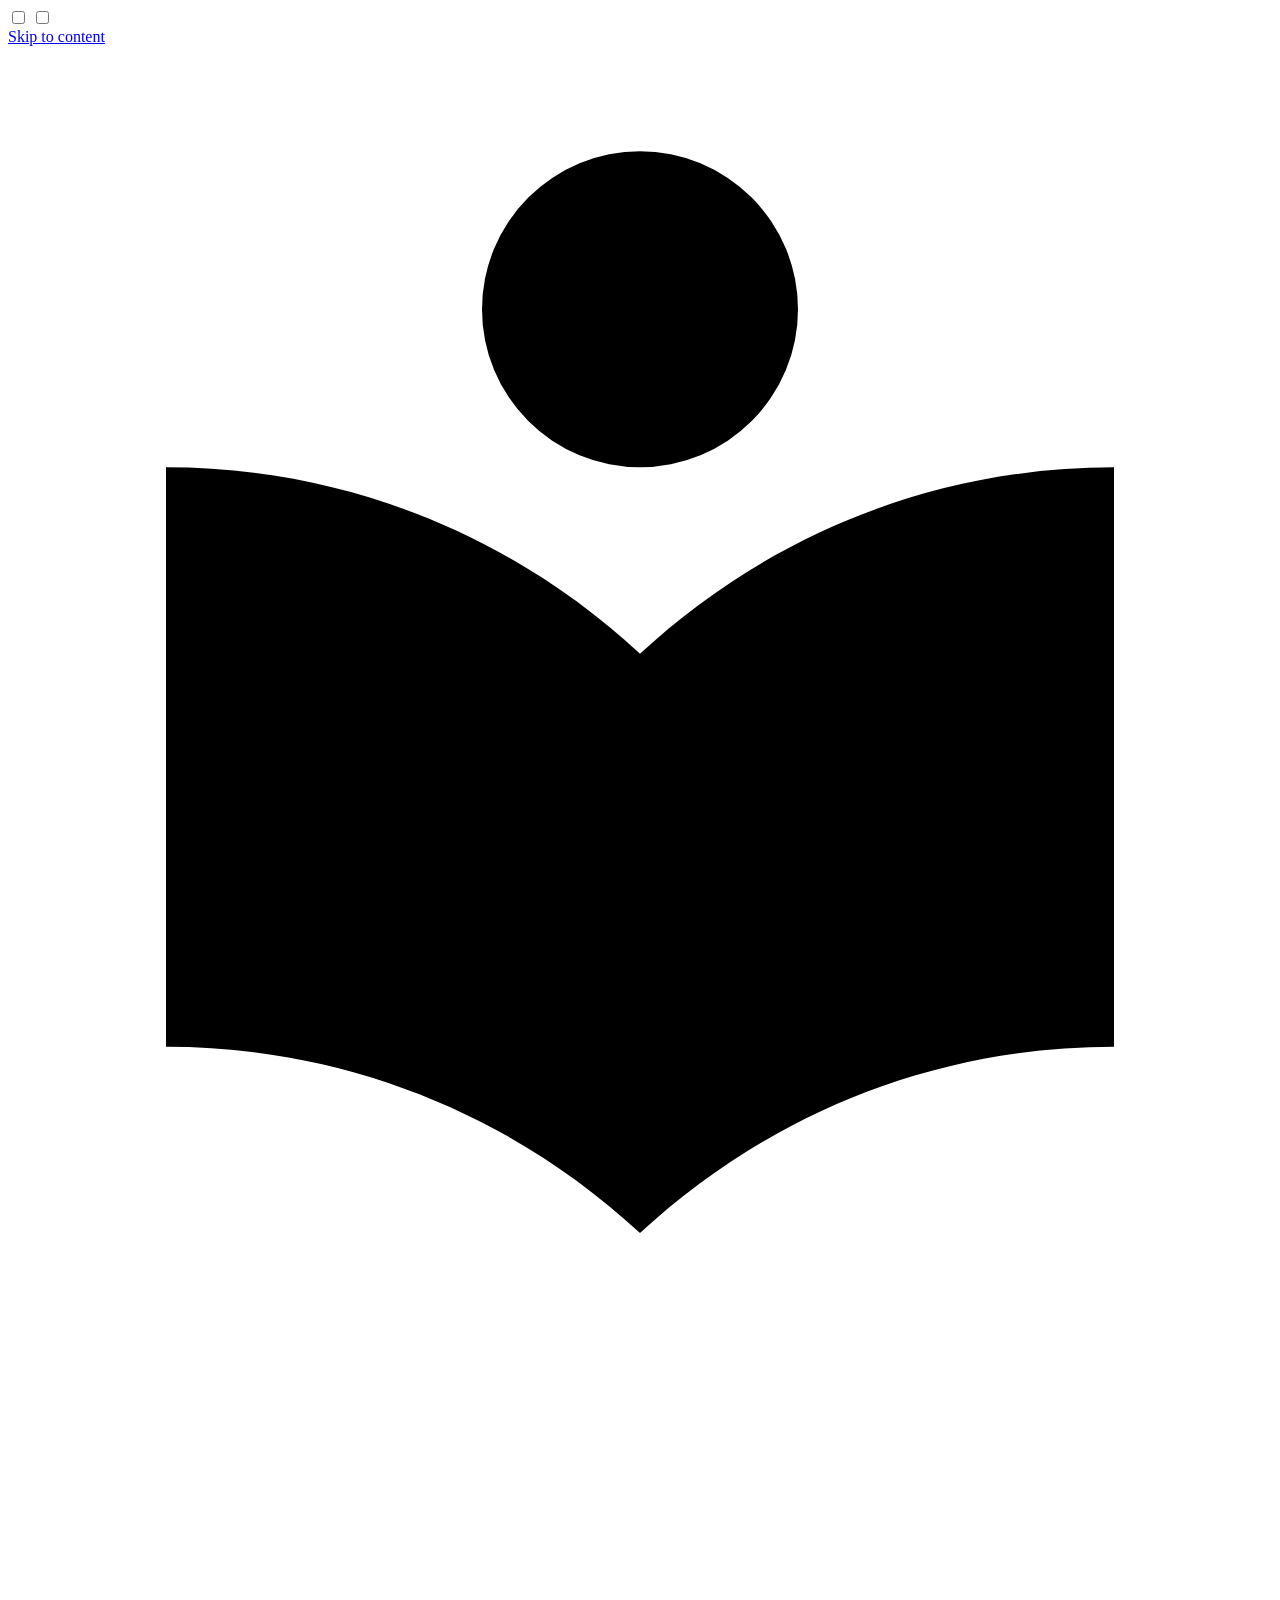
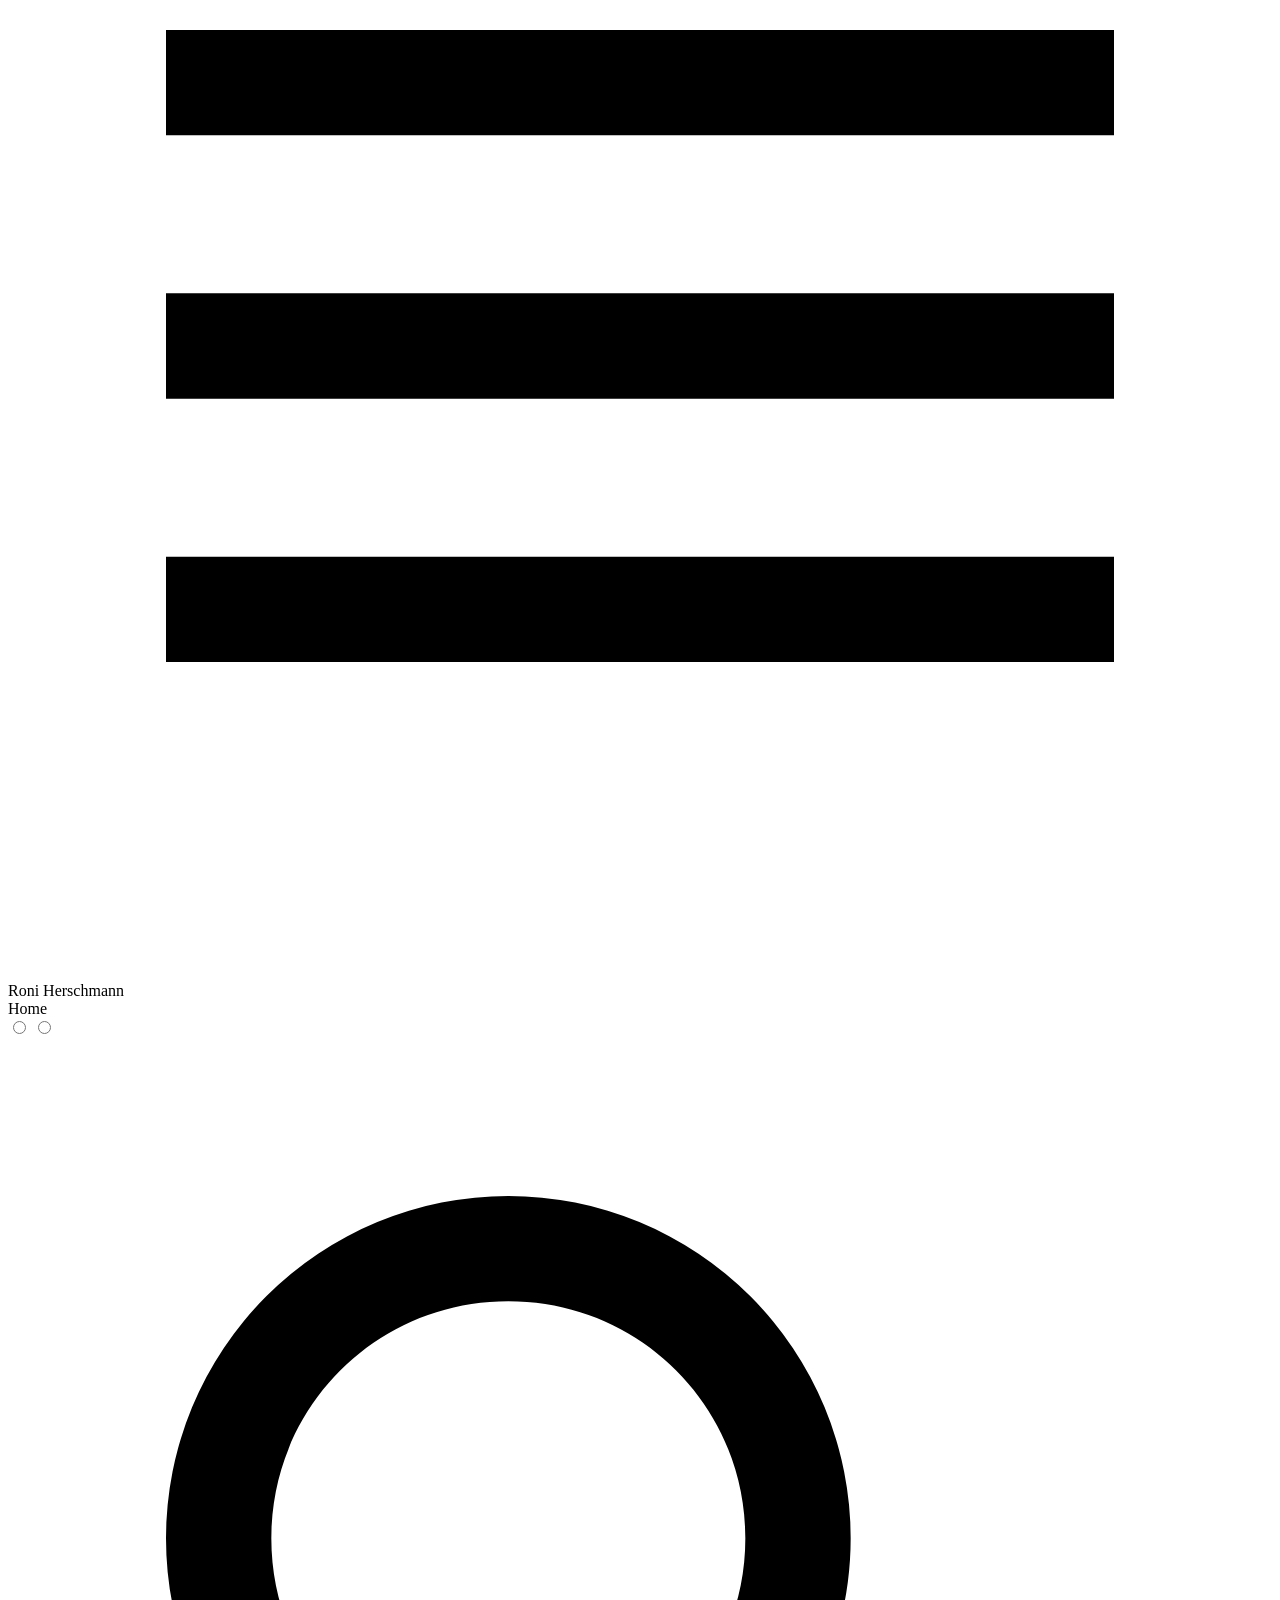
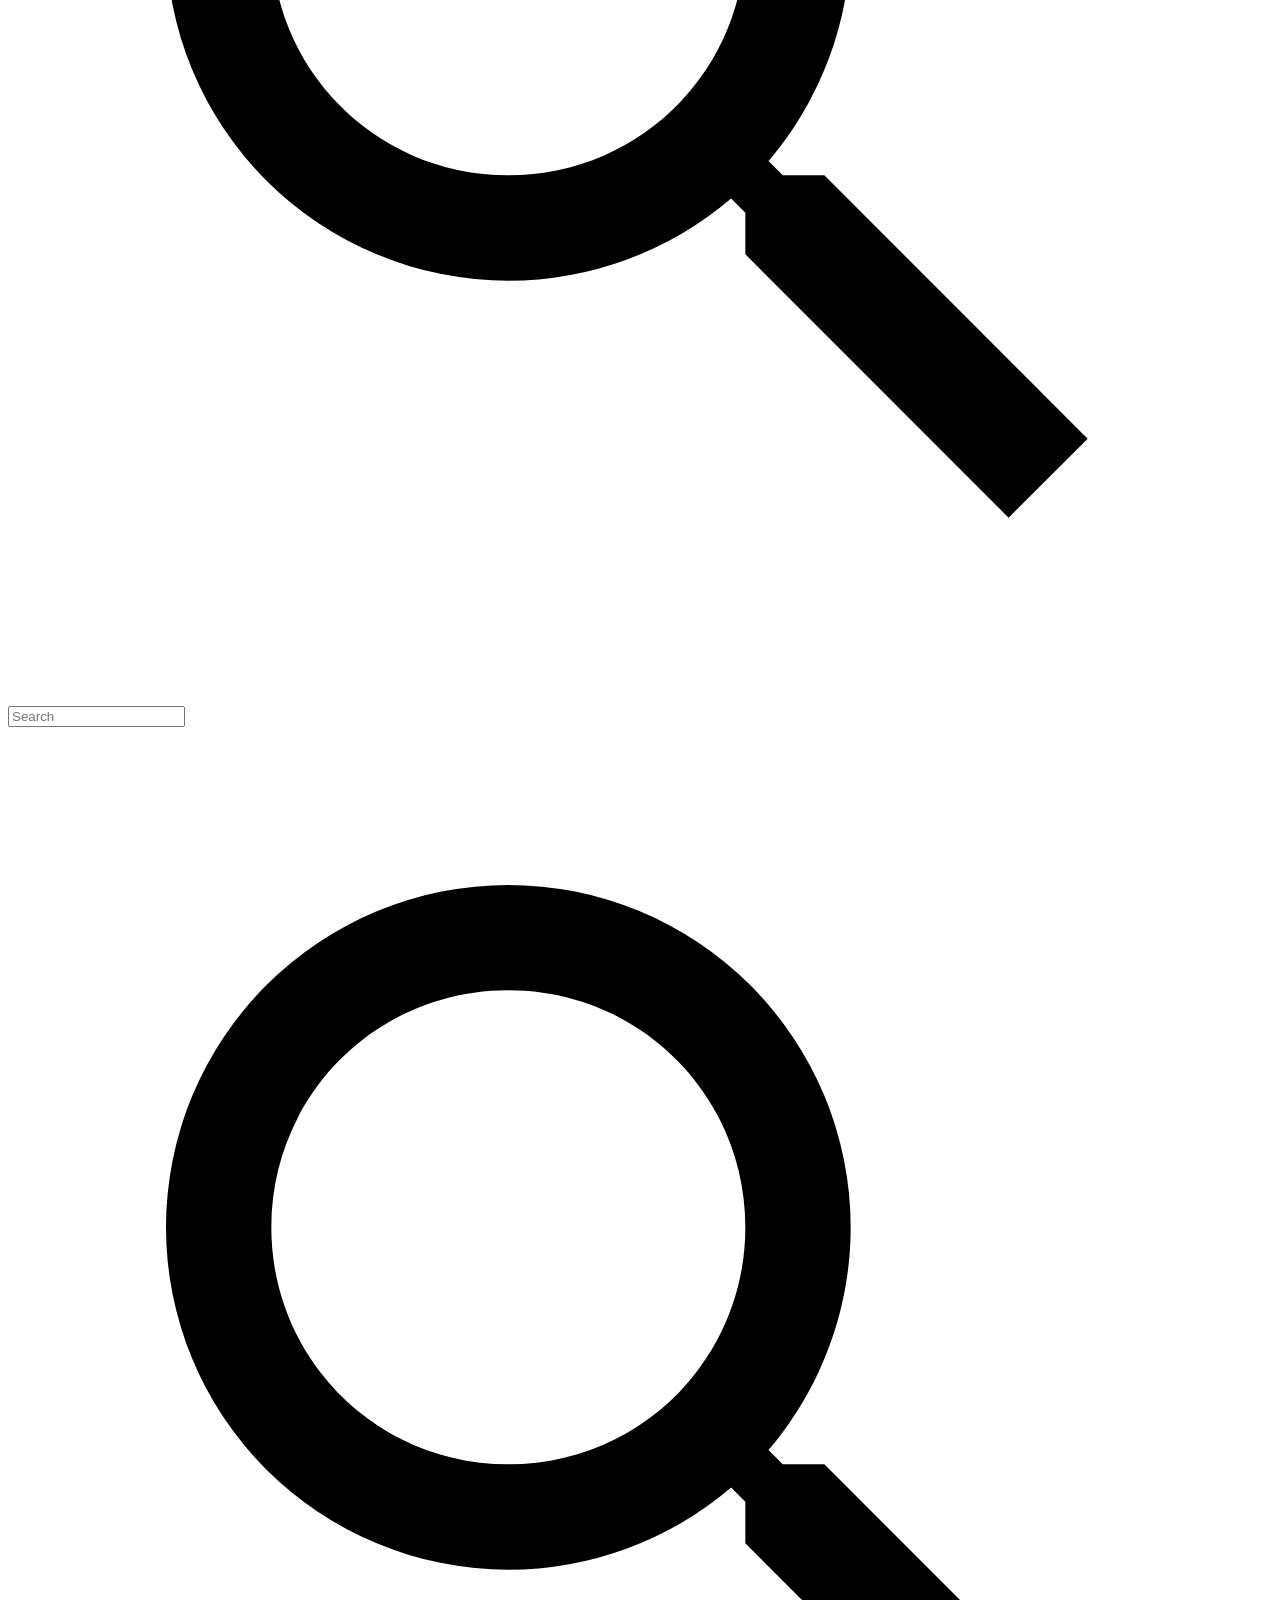
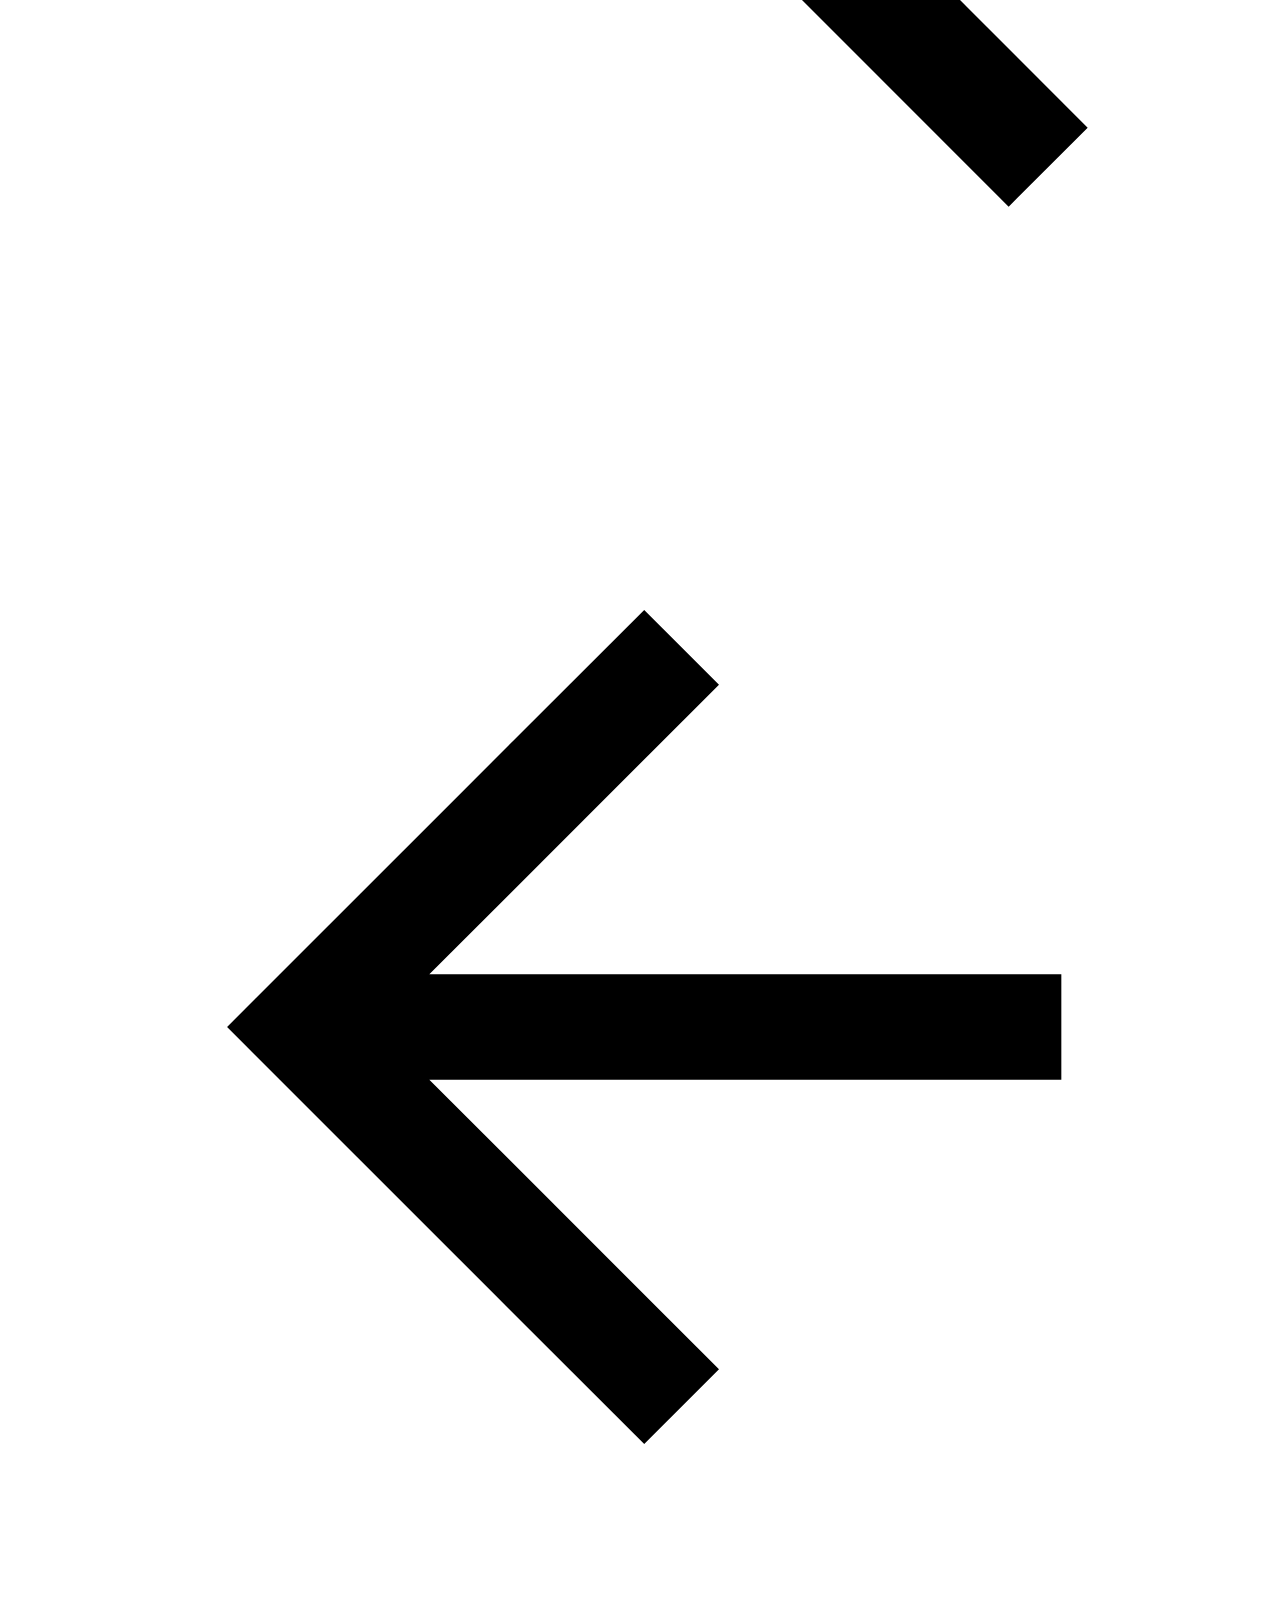
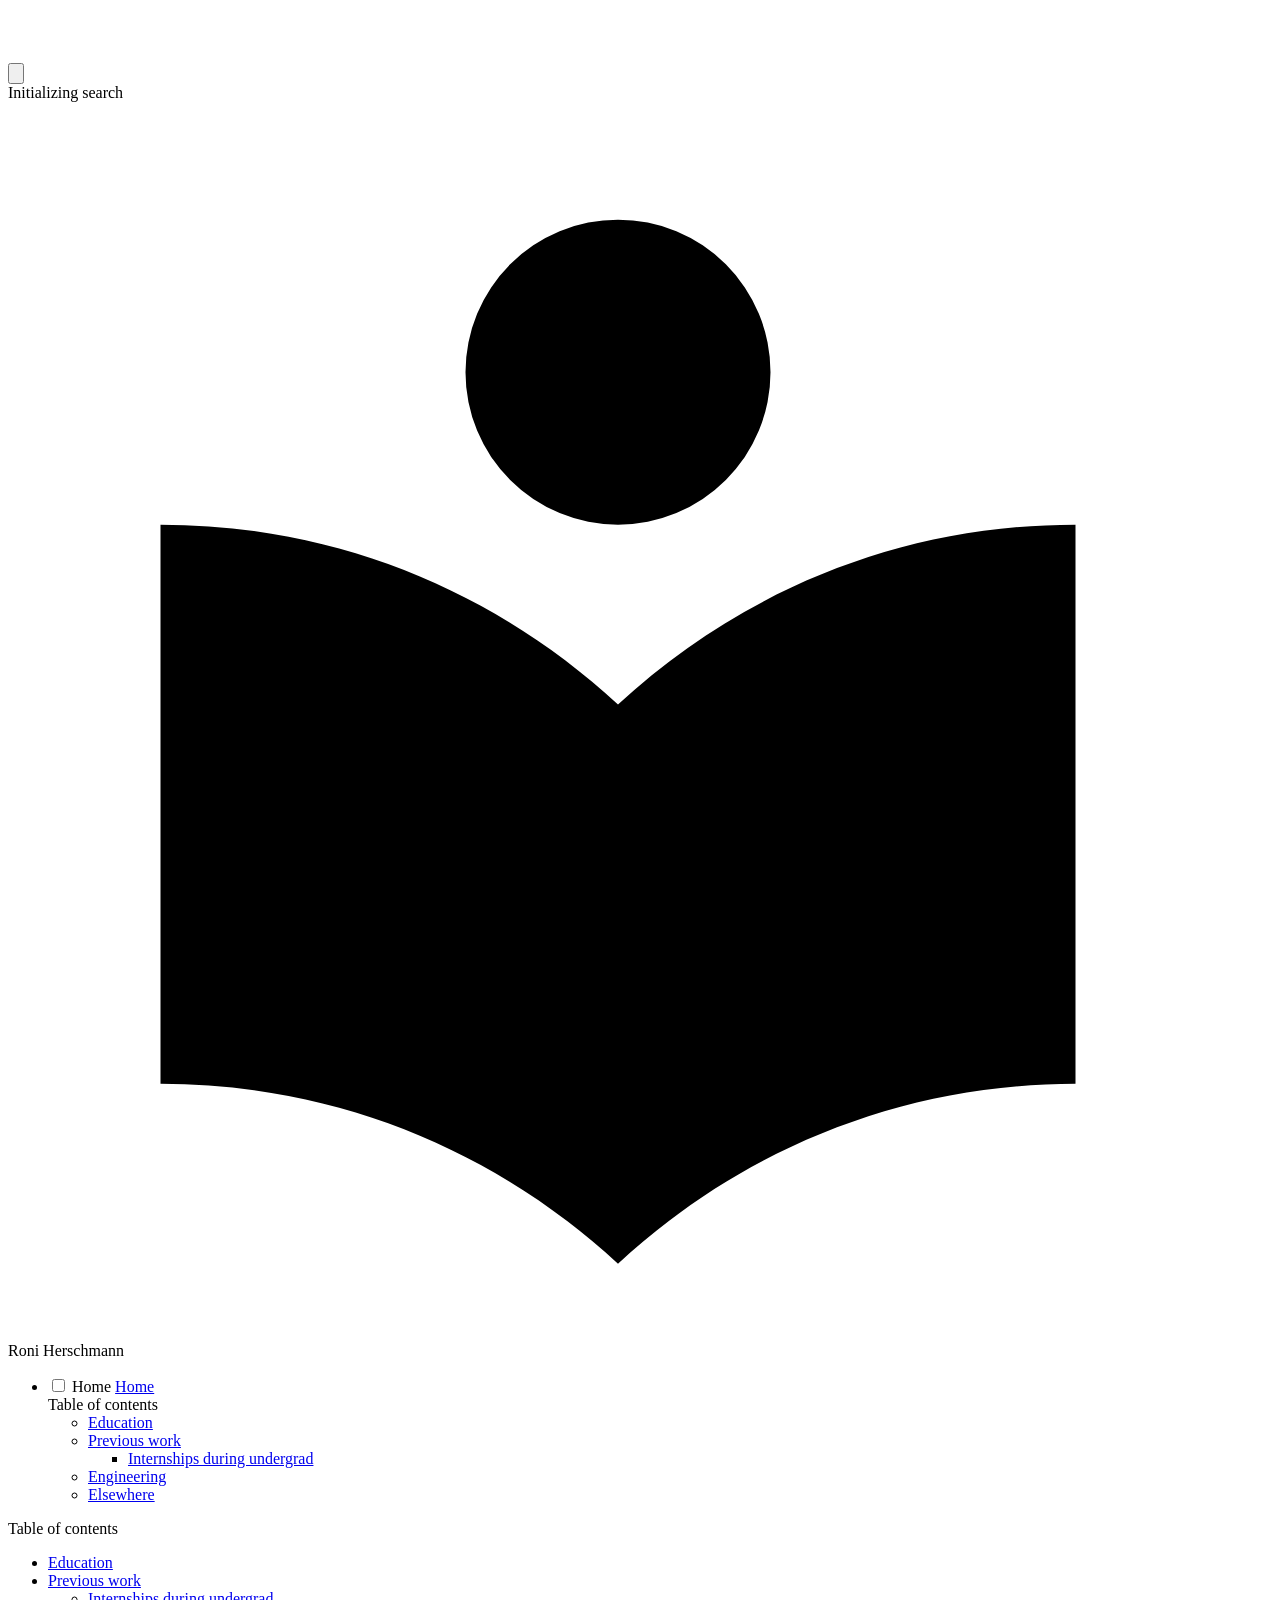
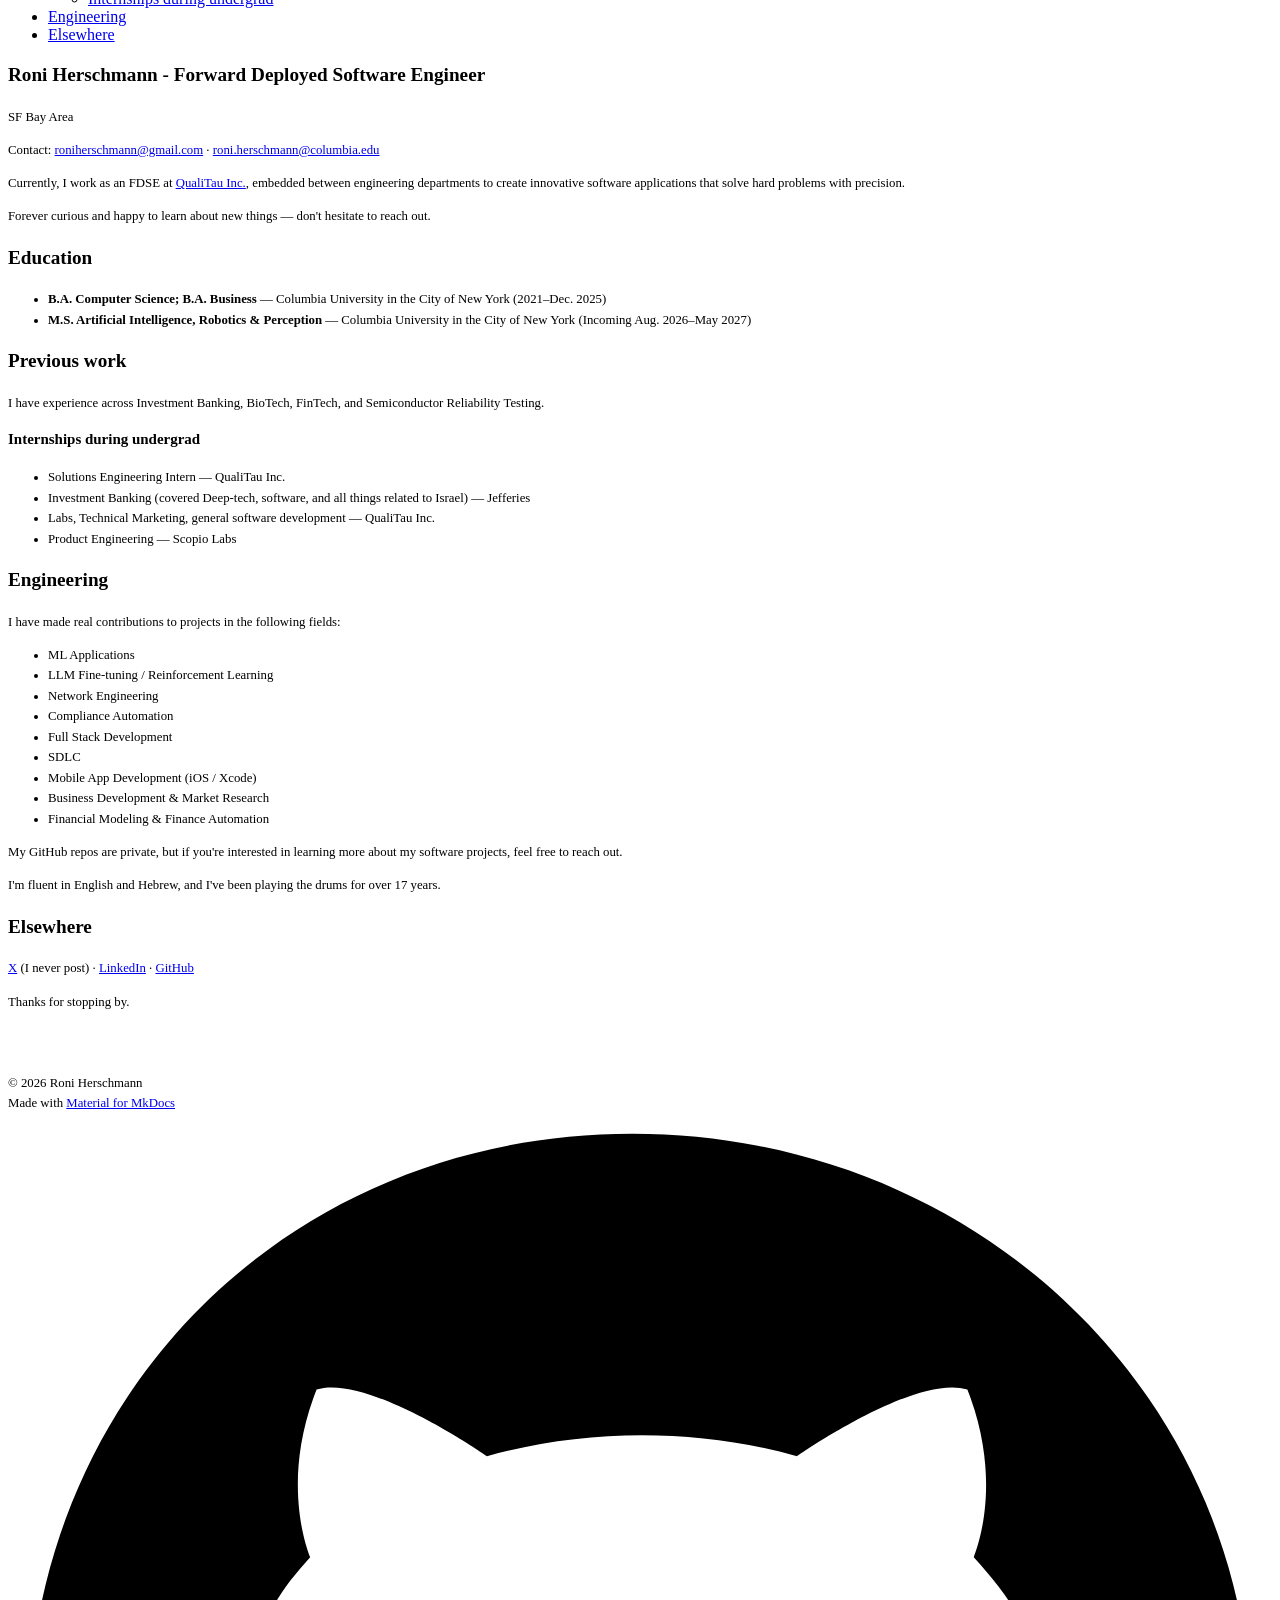
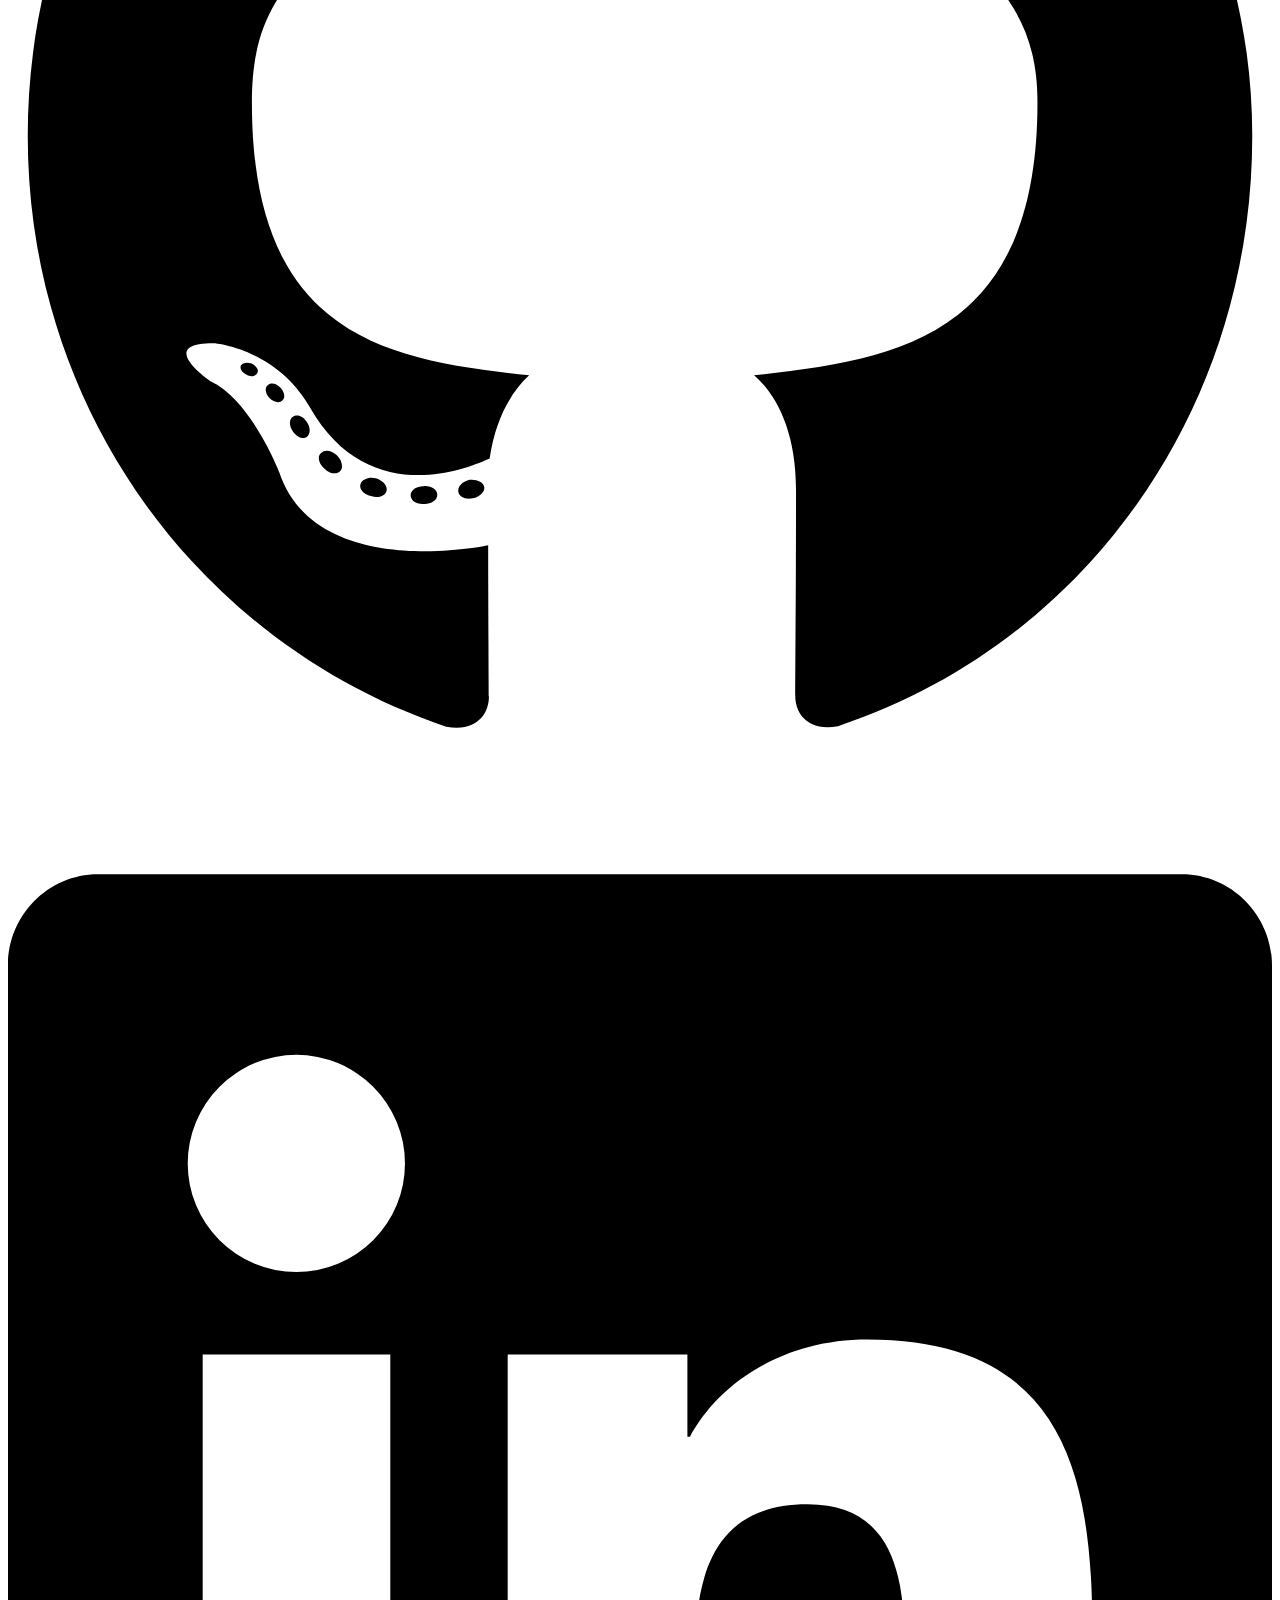
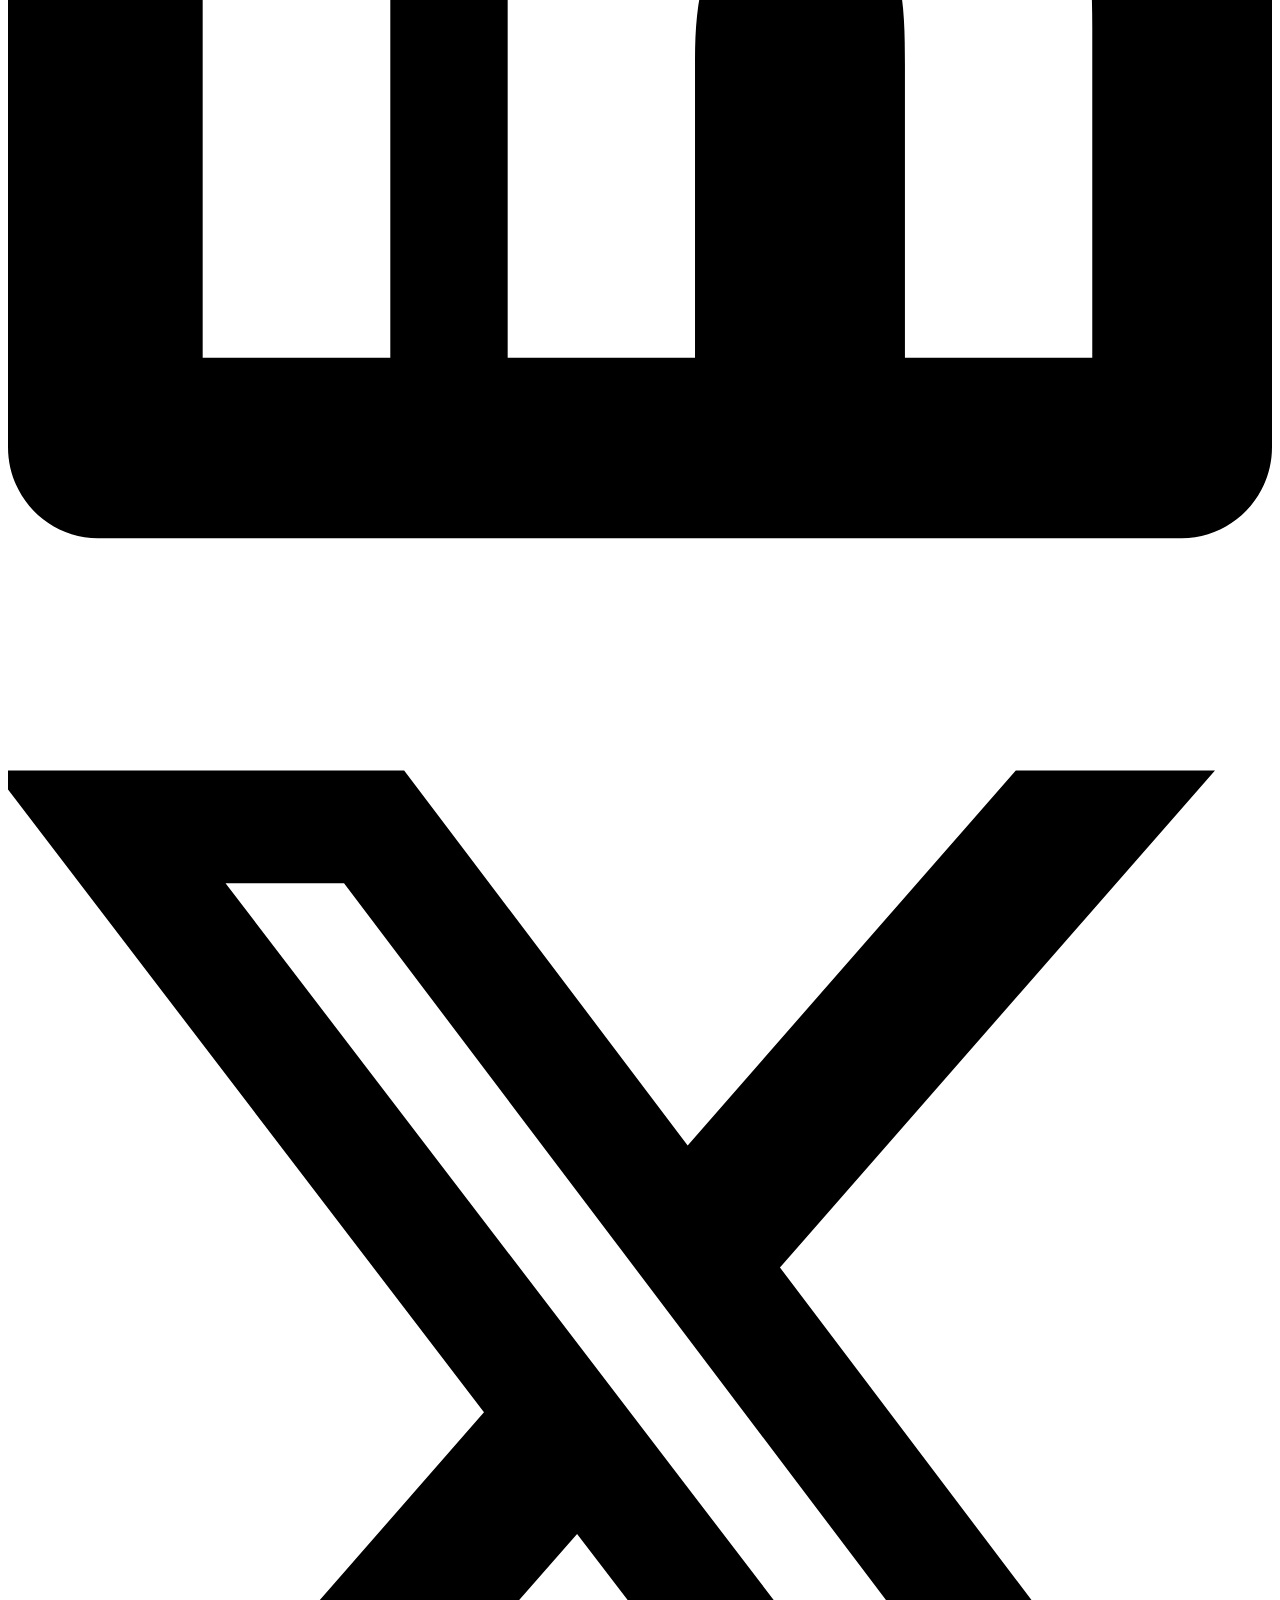
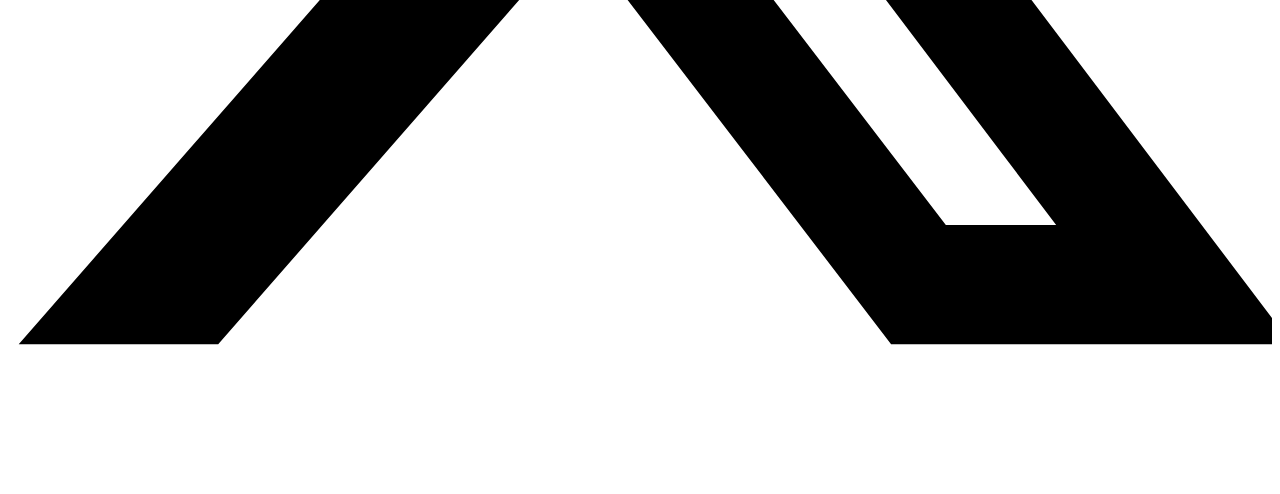
==== commit 5508d0cf: "Use teal palette and update homepage header" ====
--- a/index.html
+++ b/index.html
@@ -67,7 +67,7 @@
     
     
     
-    <body dir="ltr" data-md-color-scheme="default" data-md-color-primary="indigo" data-md-color-accent="red">
+    <body dir="ltr" data-md-color-scheme="default" data-md-color-primary="teal" data-md-color-accent="red">
   
     
     <input class="md-toggle" data-md-toggle="drawer" type="checkbox" id="__drawer" autocomplete="off">
@@ -76,7 +76,7 @@
     <div data-md-component="skip">
       
         
-        <a href="#roni-herschmann" class="md-skip">
+        <a href="#roni-herschmann-forward-deployed-software-engineer" class="md-skip">
           Skip to content
         </a>
       
@@ -125,7 +125,7 @@
     
     
     
-    <input class="md-option" data-md-color-media="" data-md-color-scheme="default" data-md-color-primary="indigo" data-md-color-accent="red"  aria-label="Switch to dark mode"  type="radio" name="__palette" id="__palette_0">
+    <input class="md-option" data-md-color-media="" data-md-color-scheme="default" data-md-color-primary="teal" data-md-color-accent="red"  aria-label="Switch to dark mode"  type="radio" name="__palette" id="__palette_0">
     
       <label class="md-header__button md-icon" title="Switch to dark mode" for="__palette_1" hidden>
         <svg xmlns="http://www.w3.org/2000/svg" viewBox="0 0 24 24"><path d="M17 7H7a5 5 0 0 0-5 5 5 5 0 0 0 5 5h10a5 5 0 0 0 5-5 5 5 0 0 0-5-5m0 8a3 3 0 0 1-3-3 3 3 0 0 1 3-3 3 3 0 0 1 3 3 3 3 0 0 1-3 3"/></svg>
@@ -135,7 +135,7 @@
     
     
     
-    <input class="md-option" data-md-color-media="" data-md-color-scheme="slate" data-md-color-primary="indigo" data-md-color-accent="red"  aria-label="Switch to light mode"  type="radio" name="__palette" id="__palette_1">
+    <input class="md-option" data-md-color-media="" data-md-color-scheme="slate" data-md-color-primary="teal" data-md-color-accent="red"  aria-label="Switch to light mode"  type="radio" name="__palette" id="__palette_1">
     
       <label class="md-header__button md-icon" title="Switch to light mode" for="__palette_0" hidden>
         <svg xmlns="http://www.w3.org/2000/svg" viewBox="0 0 24 24"><path d="M17 6H7c-3.31 0-6 2.69-6 6s2.69 6 6 6h10c3.31 0 6-2.69 6-6s-2.69-6-6-6m0 10H7c-2.21 0-4-1.79-4-4s1.79-4 4-4h10c2.21 0 4 1.79 4 4s-1.79 4-4 4M7 9c-1.66 0-3 1.34-3 3s1.34 3 3 3 3-1.34 3-3-1.34-3-3-3"/></svg>
@@ -468,8 +468,8 @@
 
 
 
-<h1 id="roni-herschmann">Roni Herschmann</h1>
-<p>Forward Deployed Software Engineer</p>
+<h1 id="roni-herschmann-forward-deployed-software-engineer">Roni Herschmann - Forward Deployed Software Engineer</h1>
+<p>SF Bay Area</p>
 <p>Contact: <a href="mailto:roniherschmann@gmail.com">roniherschmann@gmail.com</a> · <a href="mailto:roni.herschmann@columbia.edu">roni.herschmann@columbia.edu</a></p>
 <p>Currently, I work as an FDSE at <a href="https://qualitau.com/">QualiTau Inc.</a>, embedded between engineering departments to create innovative software applications that solve hard problems with precision.</p>
 <p>Forever curious and happy to learn about new things — don't hesitate to reach out.</p>
--- a/stylesheets/extra.css
+++ b/stylesheets/extra.css
@@ -1,71 +1,26 @@
 .md-main__inner {
-  max-width: 960px;
-  margin-top: 0;
+  max-width: 1220px;
 }
 
 .md-content__inner {
-  padding-top: 2.2rem;
-  padding-bottom: 4rem;
+  padding-bottom: 3rem;
 }
 
 .md-typeset {
-  font-size: 0.76rem;
-  line-height: 1.52;
+  font-size: 0.8rem;
+  line-height: 1.6;
 }
 
 .md-typeset h1 {
-  font-size: 1.55rem;
   font-weight: 700;
-  margin: 0 0 0.45rem;
 }
 
 .md-typeset h2 {
-  font-size: 1rem;
+  color: var(--md-primary-fg-color);
   font-weight: 700;
-  margin: 1.25rem 0 0.45rem;
 }
 
 .md-typeset h3 {
-  color: var(--md-default-fg-color--light);
-  font-size: 0.78rem;
+  color: var(--md-primary-fg-color);
   font-weight: 600;
-  margin: 0.85rem 0 0.3rem;
 }
-
-.md-typeset p {
-  margin: 0 0 0.55rem;
-}
-
-.md-typeset ul {
-  margin: 0 0 0.6rem;
-  padding-left: 1.25rem;
-}
-
-.md-typeset li {
-  margin-bottom: 0.12rem;
-}
-
-.md-sidebar--secondary {
-  display: none;
-}
-
-.md-content {
-  margin-left: 1.2rem;
-  margin-right: 0;
-}
-
-.md-sidebar--primary {
-  width: 11rem;
-}
-
-.md-sidebar--primary .md-sidebar__scrollwrap {
-  margin-top: 1.6rem;
-}
-
-.md-nav {
-  font-size: 0.68rem;
-}
-
-.md-nav__title {
-  font-size: 0.68rem;
-}
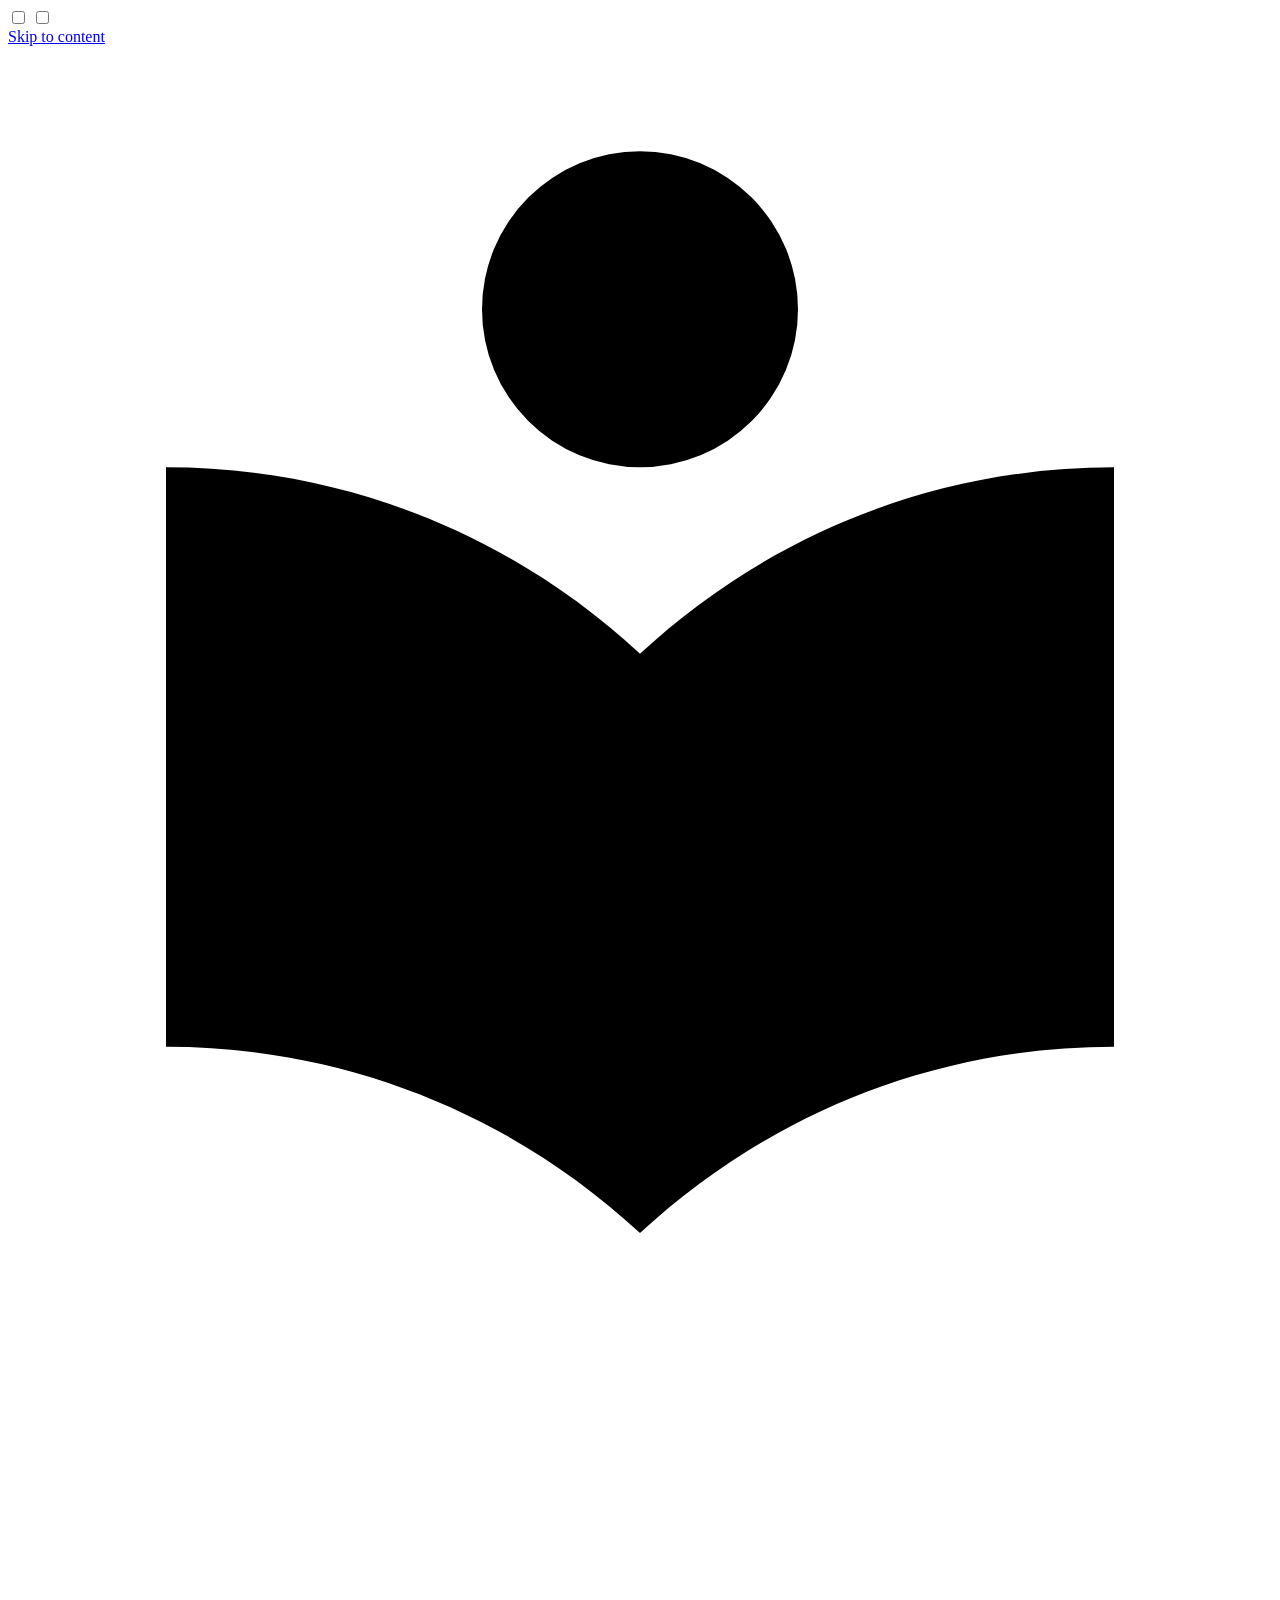
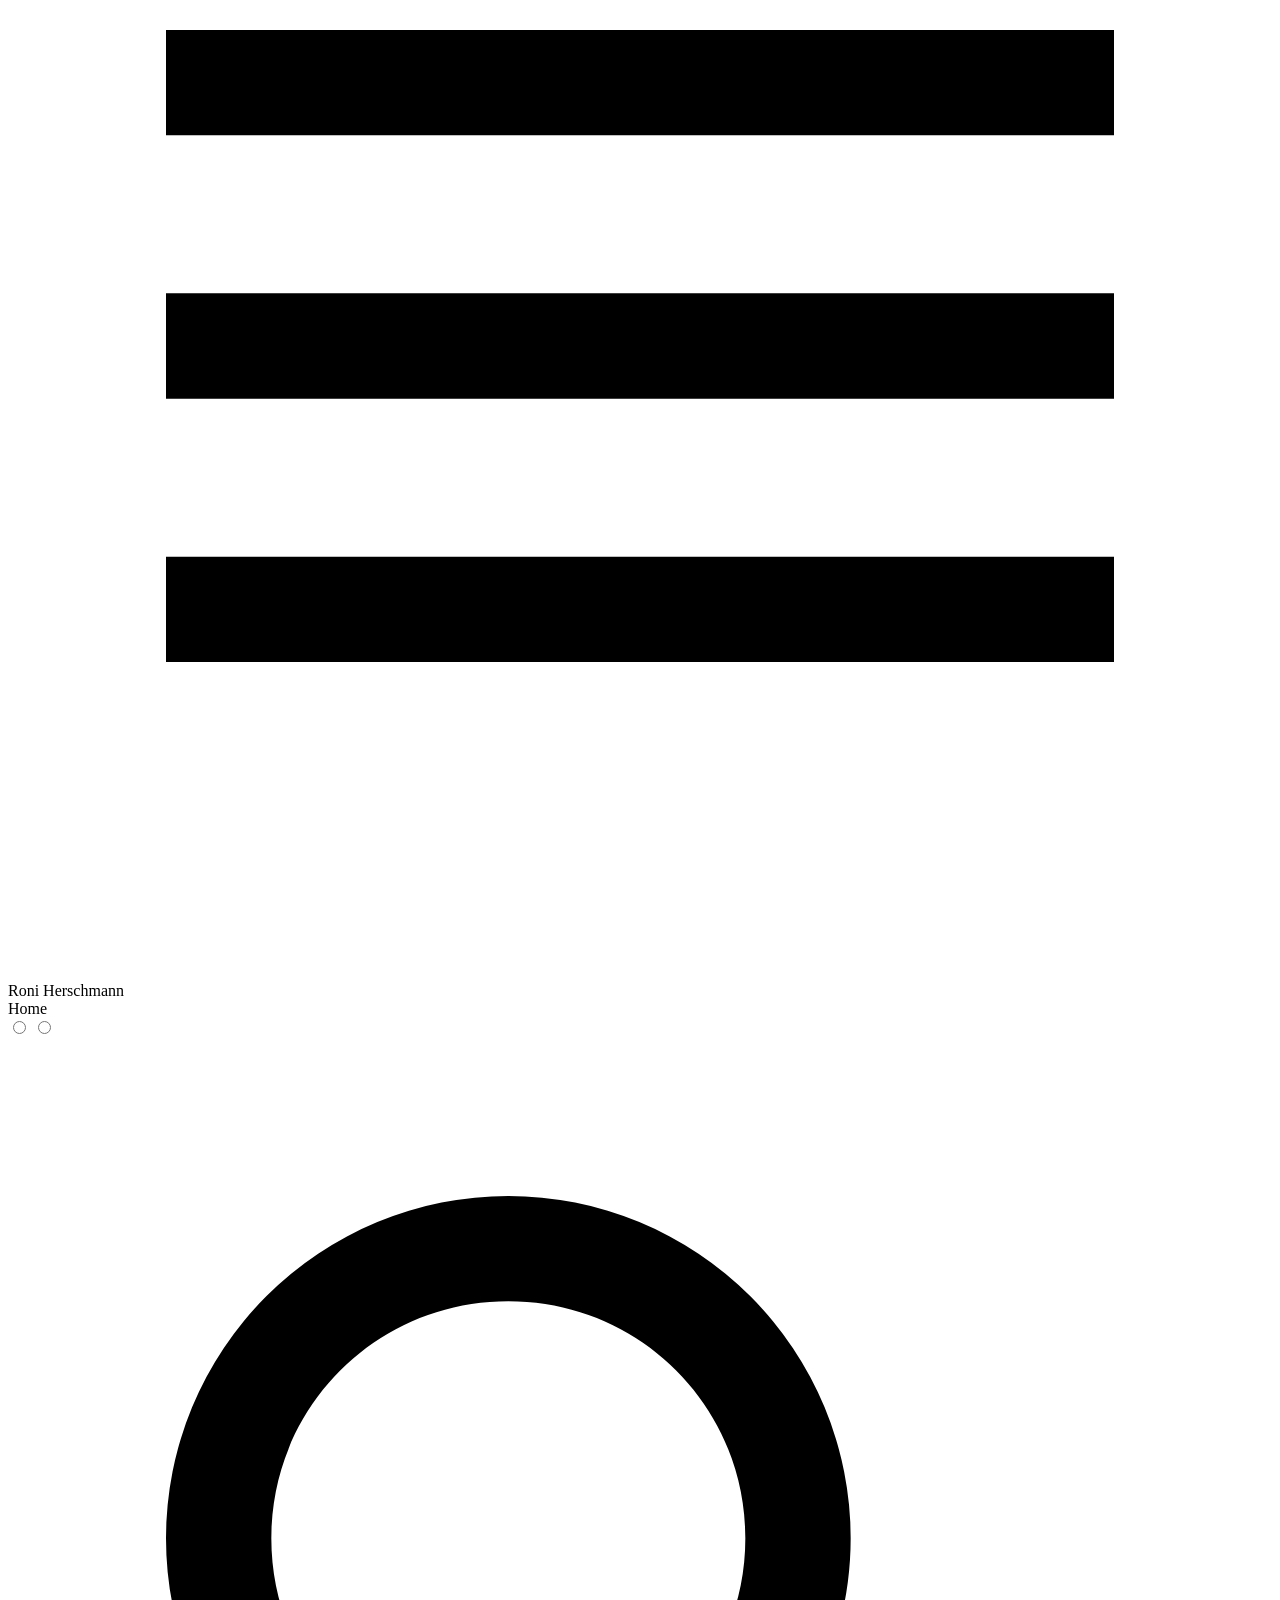
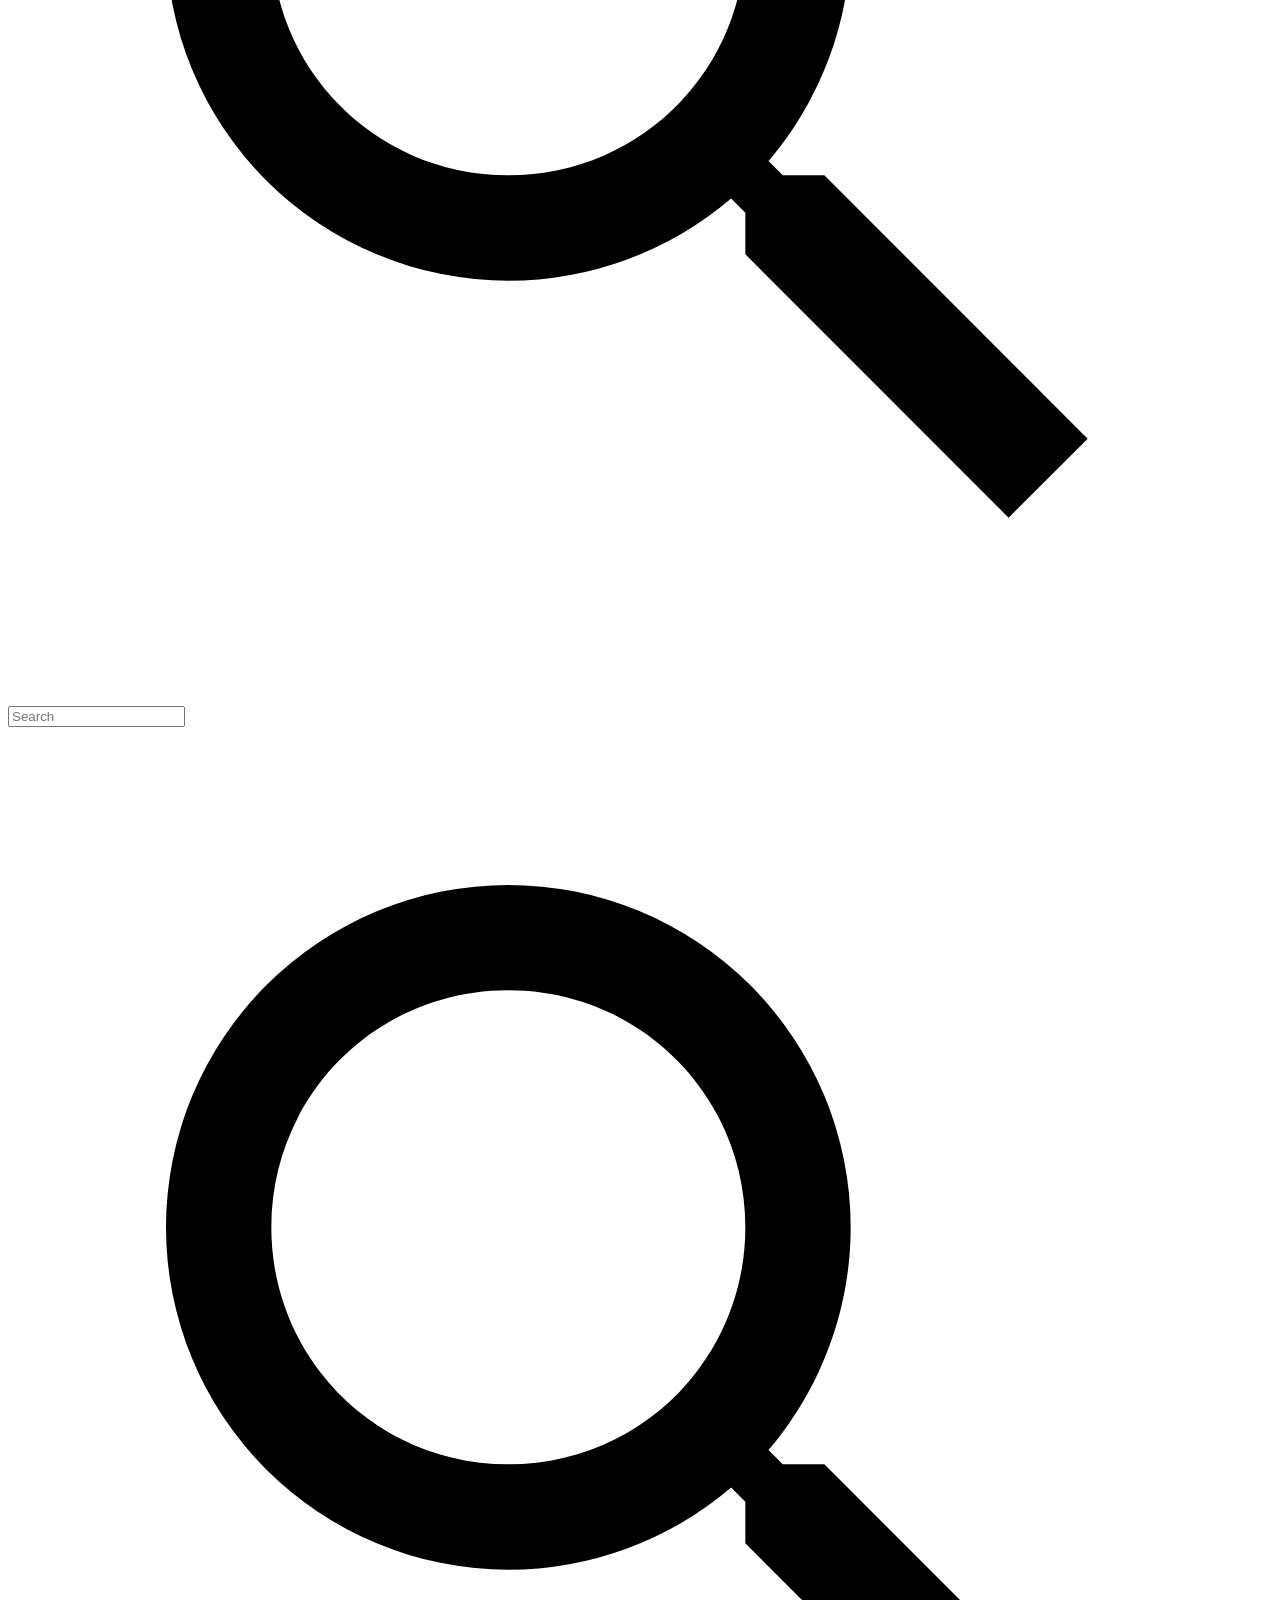
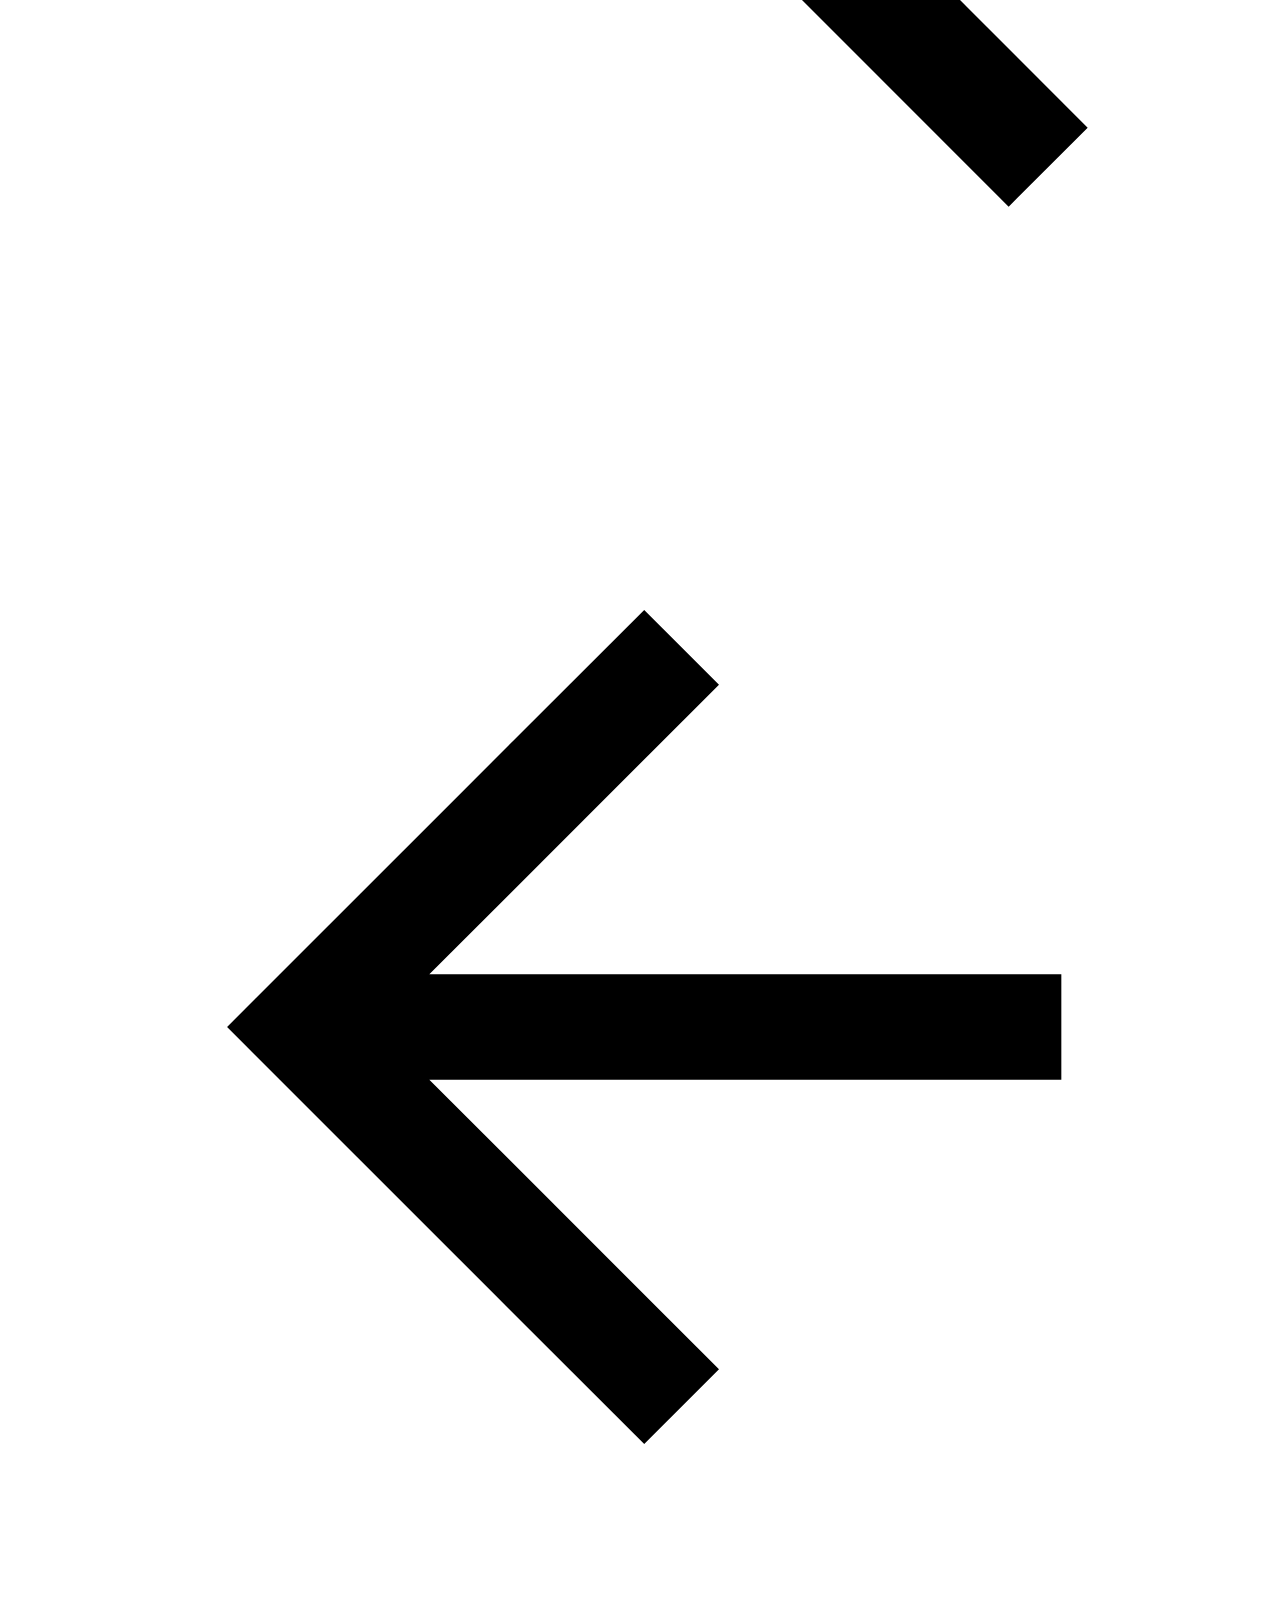
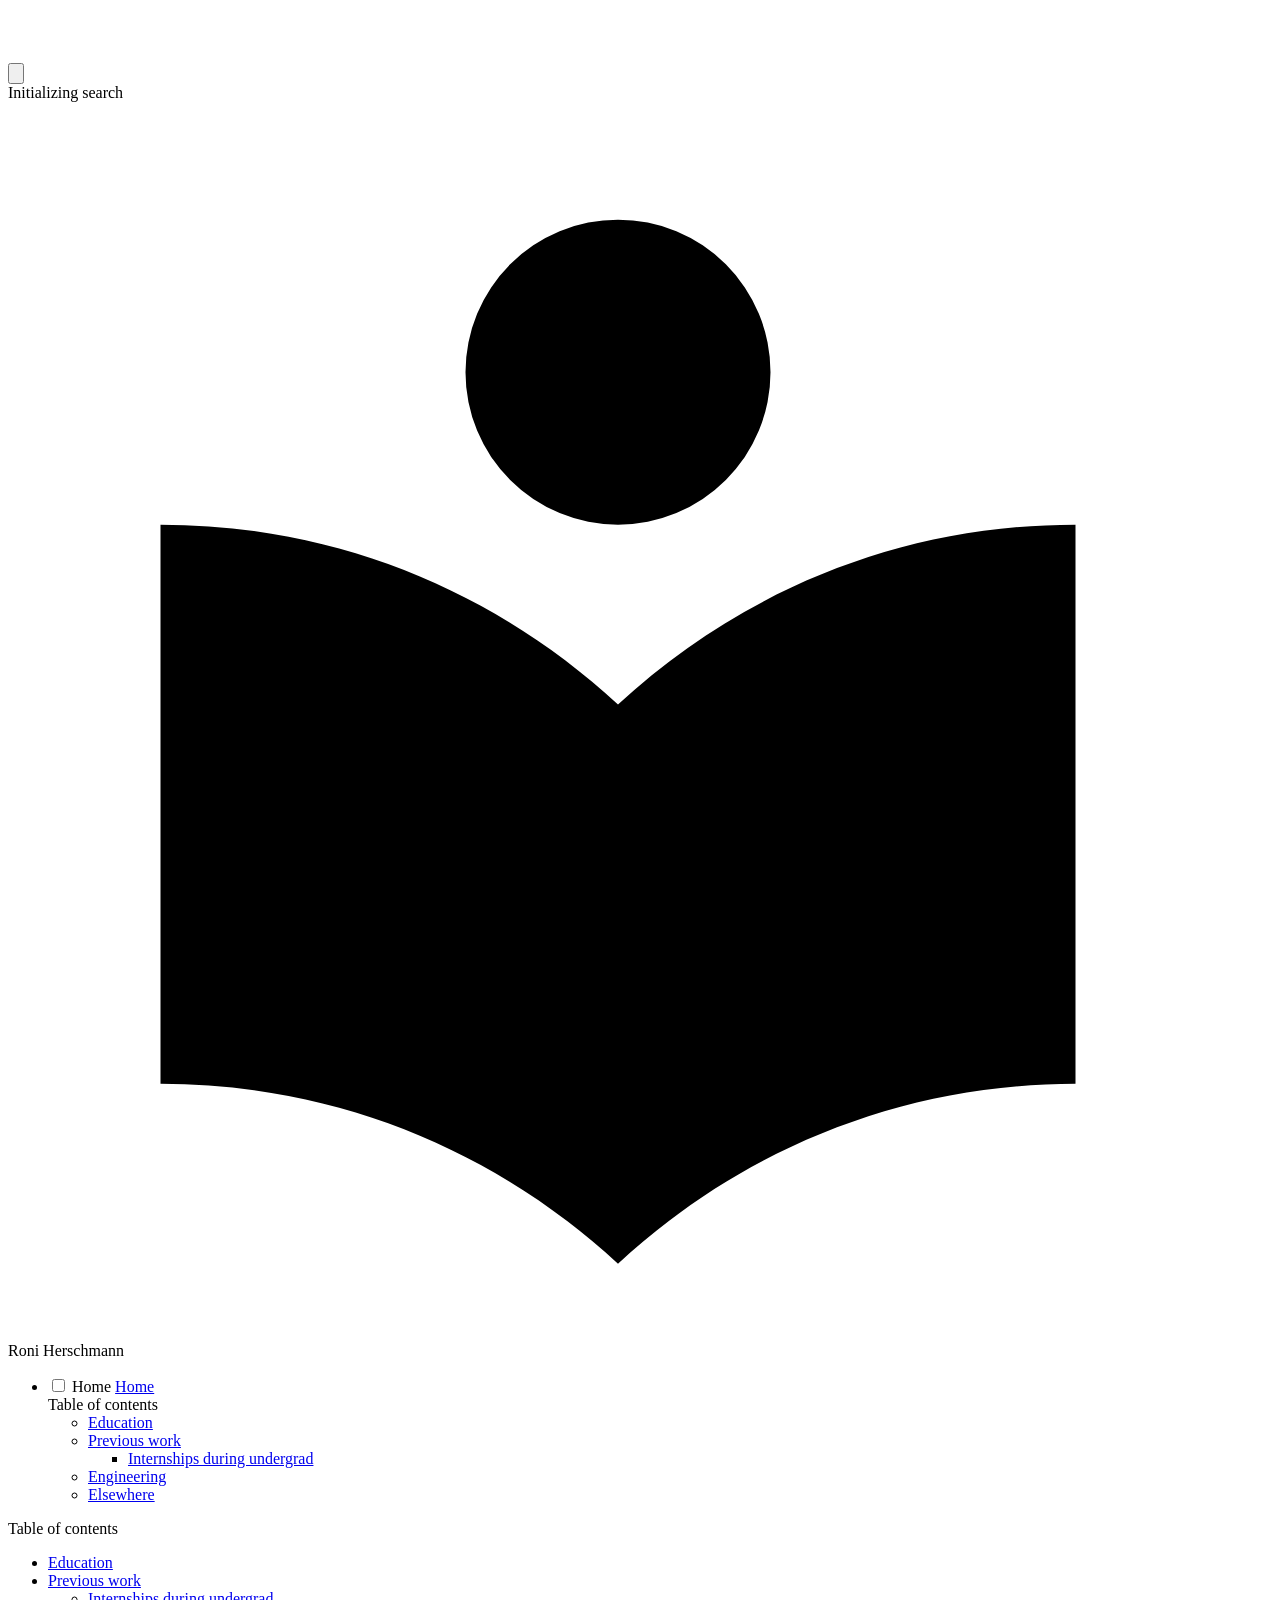
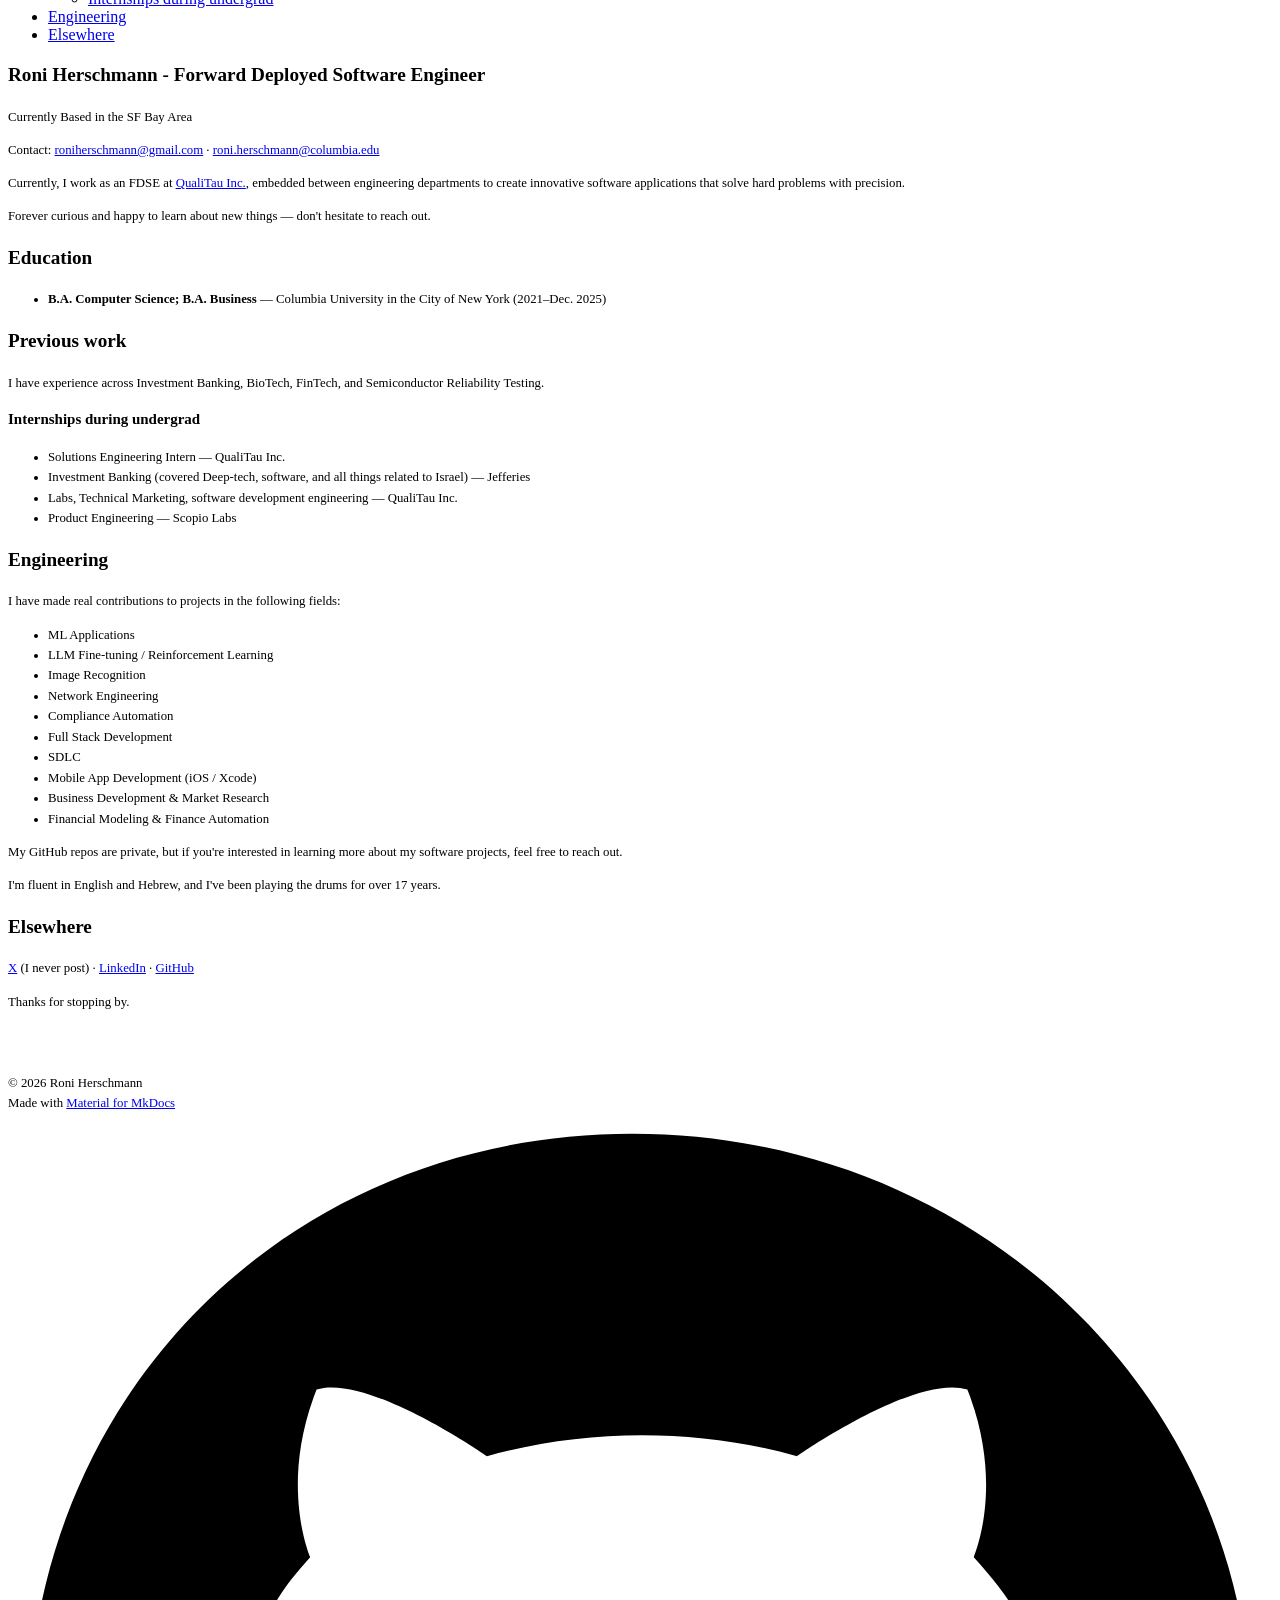
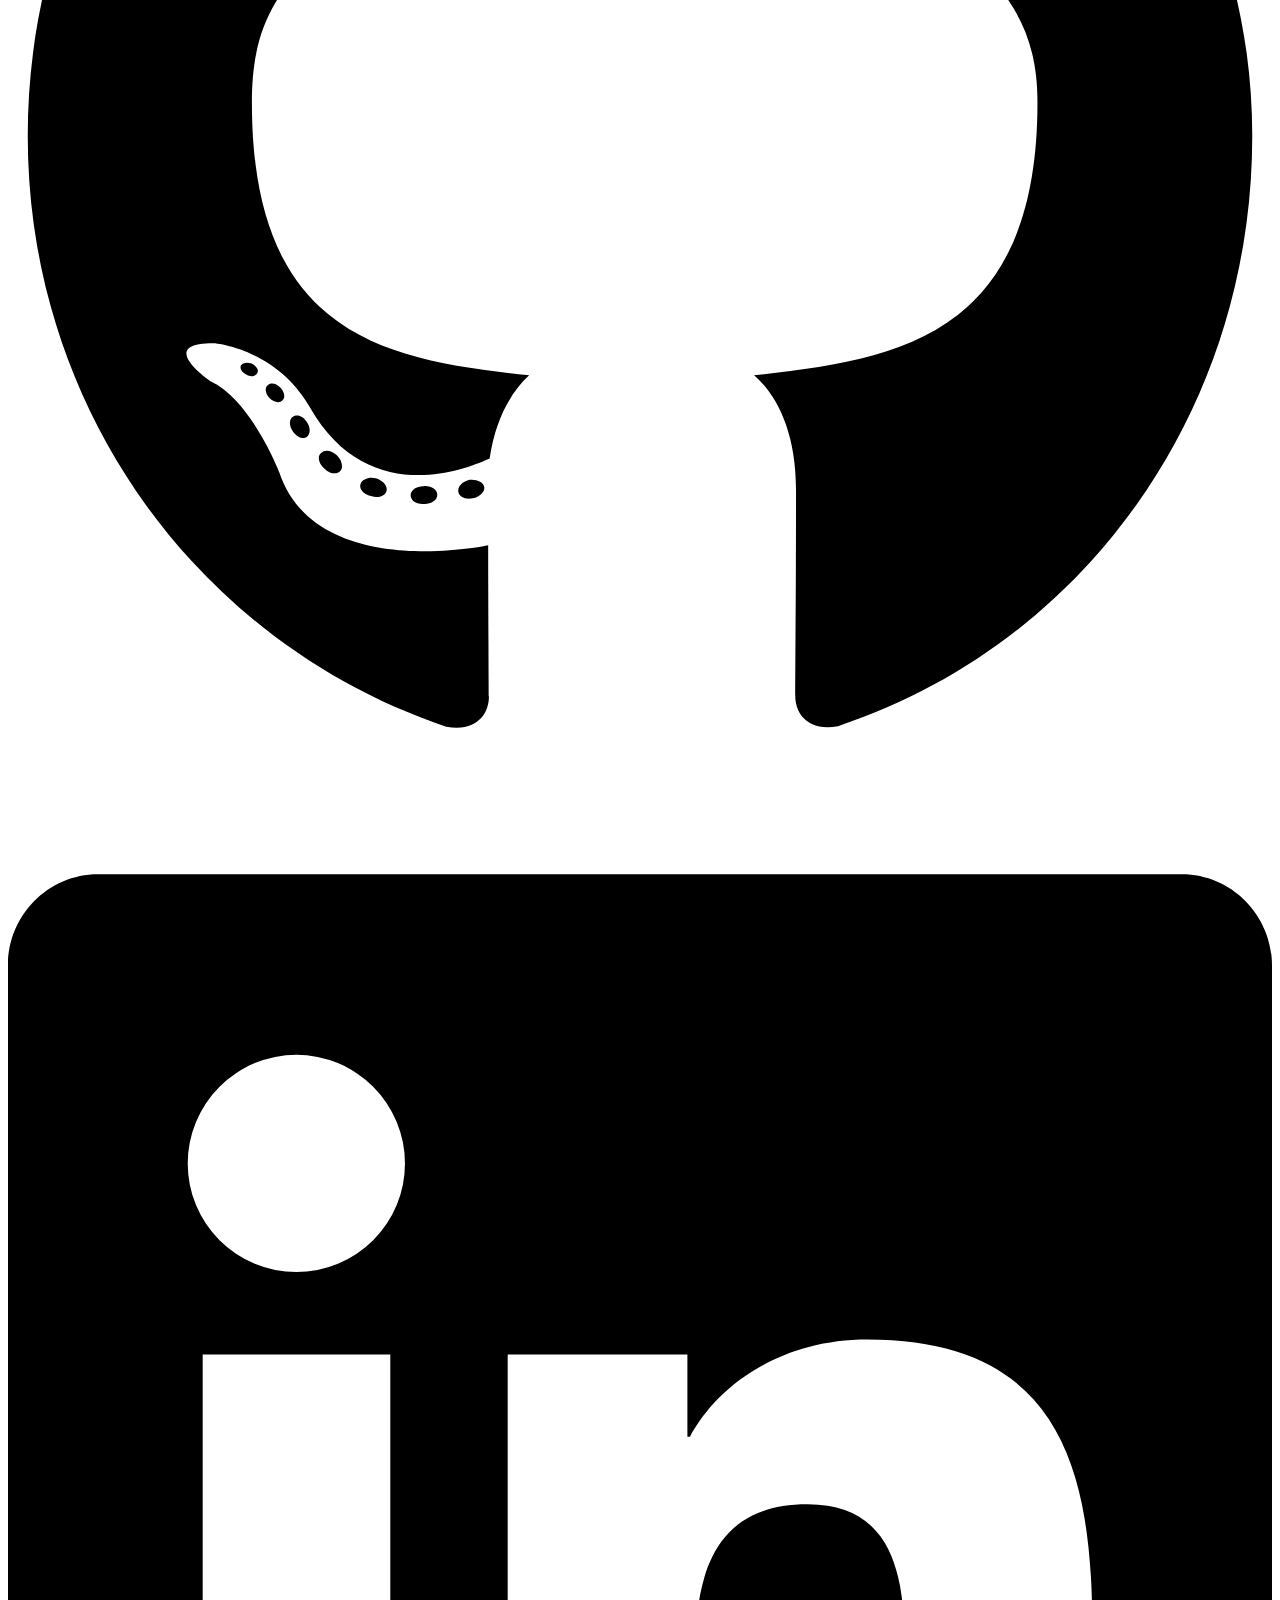
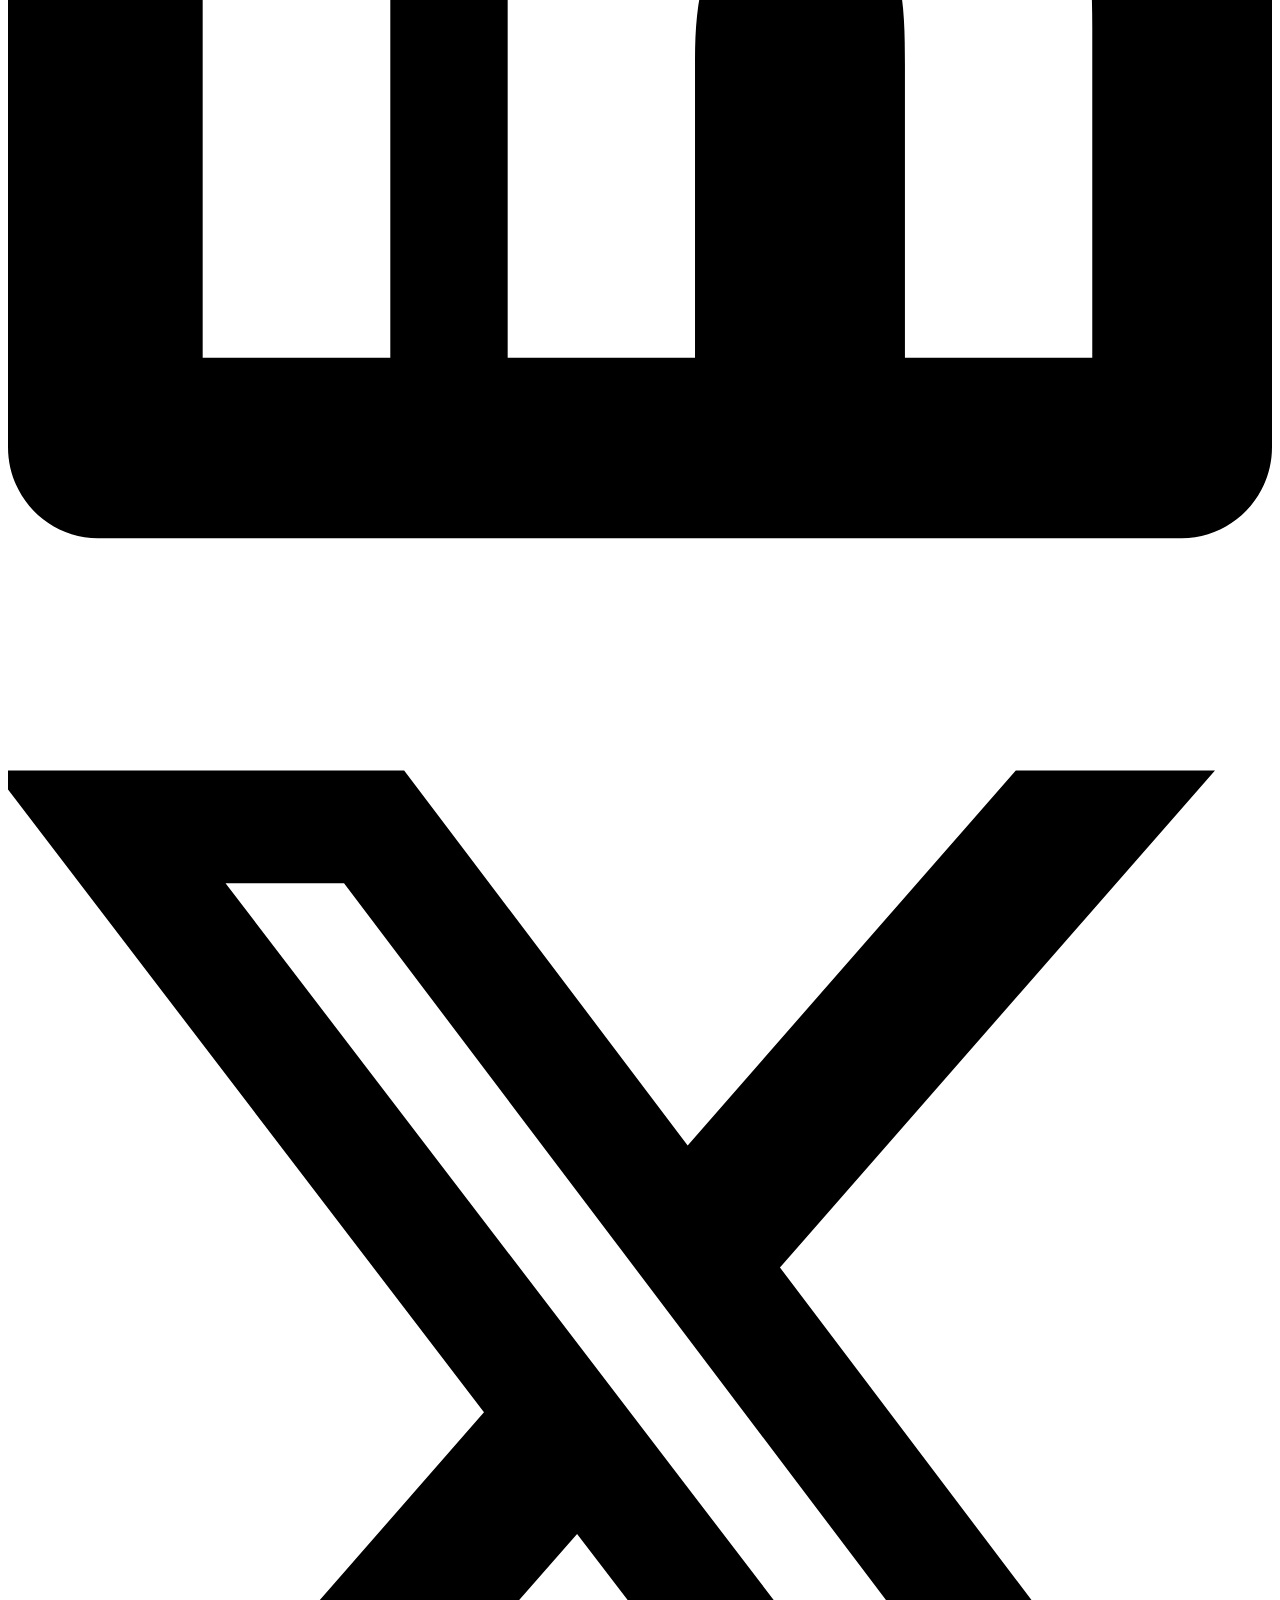
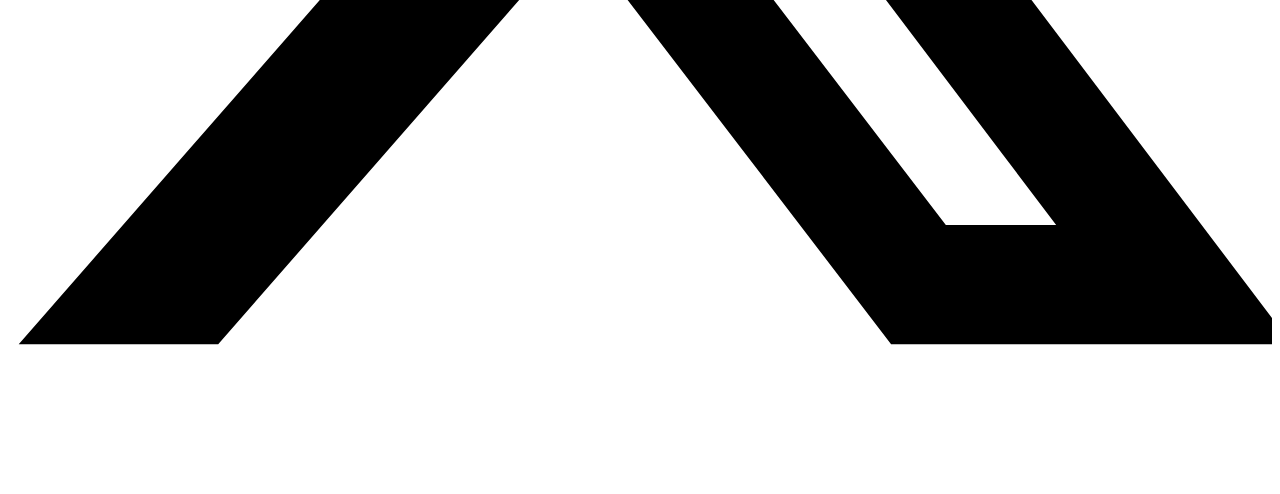
==== commit 81c5c2a1: "-" ====
--- a/index.html
+++ b/index.html
@@ -469,14 +469,13 @@
 
 
 <h1 id="roni-herschmann-forward-deployed-software-engineer">Roni Herschmann - Forward Deployed Software Engineer</h1>
-<p>SF Bay Area</p>
+<p>Currently Based in the SF Bay Area</p>
 <p>Contact: <a href="mailto:roniherschmann@gmail.com">roniherschmann@gmail.com</a> · <a href="mailto:roni.herschmann@columbia.edu">roni.herschmann@columbia.edu</a></p>
 <p>Currently, I work as an FDSE at <a href="https://qualitau.com/">QualiTau Inc.</a>, embedded between engineering departments to create innovative software applications that solve hard problems with precision.</p>
 <p>Forever curious and happy to learn about new things — don't hesitate to reach out.</p>
 <h2 id="education">Education</h2>
 <ul>
 <li><strong>B.A. Computer Science; B.A. Business</strong> — Columbia University in the City of New York (2021–Dec. 2025)</li>
-<li><strong>M.S. Artificial Intelligence, Robotics &amp; Perception</strong> — Columbia University in the City of New York (Incoming Aug. 2026–May 2027)</li>
 </ul>
 <h2 id="previous-work">Previous work</h2>
 <p>I have experience across Investment Banking, BioTech, FinTech, and Semiconductor Reliability Testing.</p>
@@ -484,7 +483,7 @@
 <ul>
 <li>Solutions Engineering Intern — QualiTau Inc.</li>
 <li>Investment Banking (covered Deep-tech, software, and all things related to Israel) — Jefferies</li>
-<li>Labs, Technical Marketing, general software development — QualiTau Inc.</li>
+<li>Labs, Technical Marketing, software development engineering — QualiTau Inc.</li>
 <li>Product Engineering — Scopio Labs</li>
 </ul>
 <h2 id="engineering">Engineering</h2>
@@ -492,6 +491,7 @@
 <ul>
 <li>ML Applications</li>
 <li>LLM Fine-tuning / Reinforcement Learning</li>
+<li>Image Recognition</li>
 <li>Network Engineering</li>
 <li>Compliance Automation</li>
 <li>Full Stack Development</li>
@@ -609,4 +609,4 @@
       
     
   </body>
-</html>+</html>
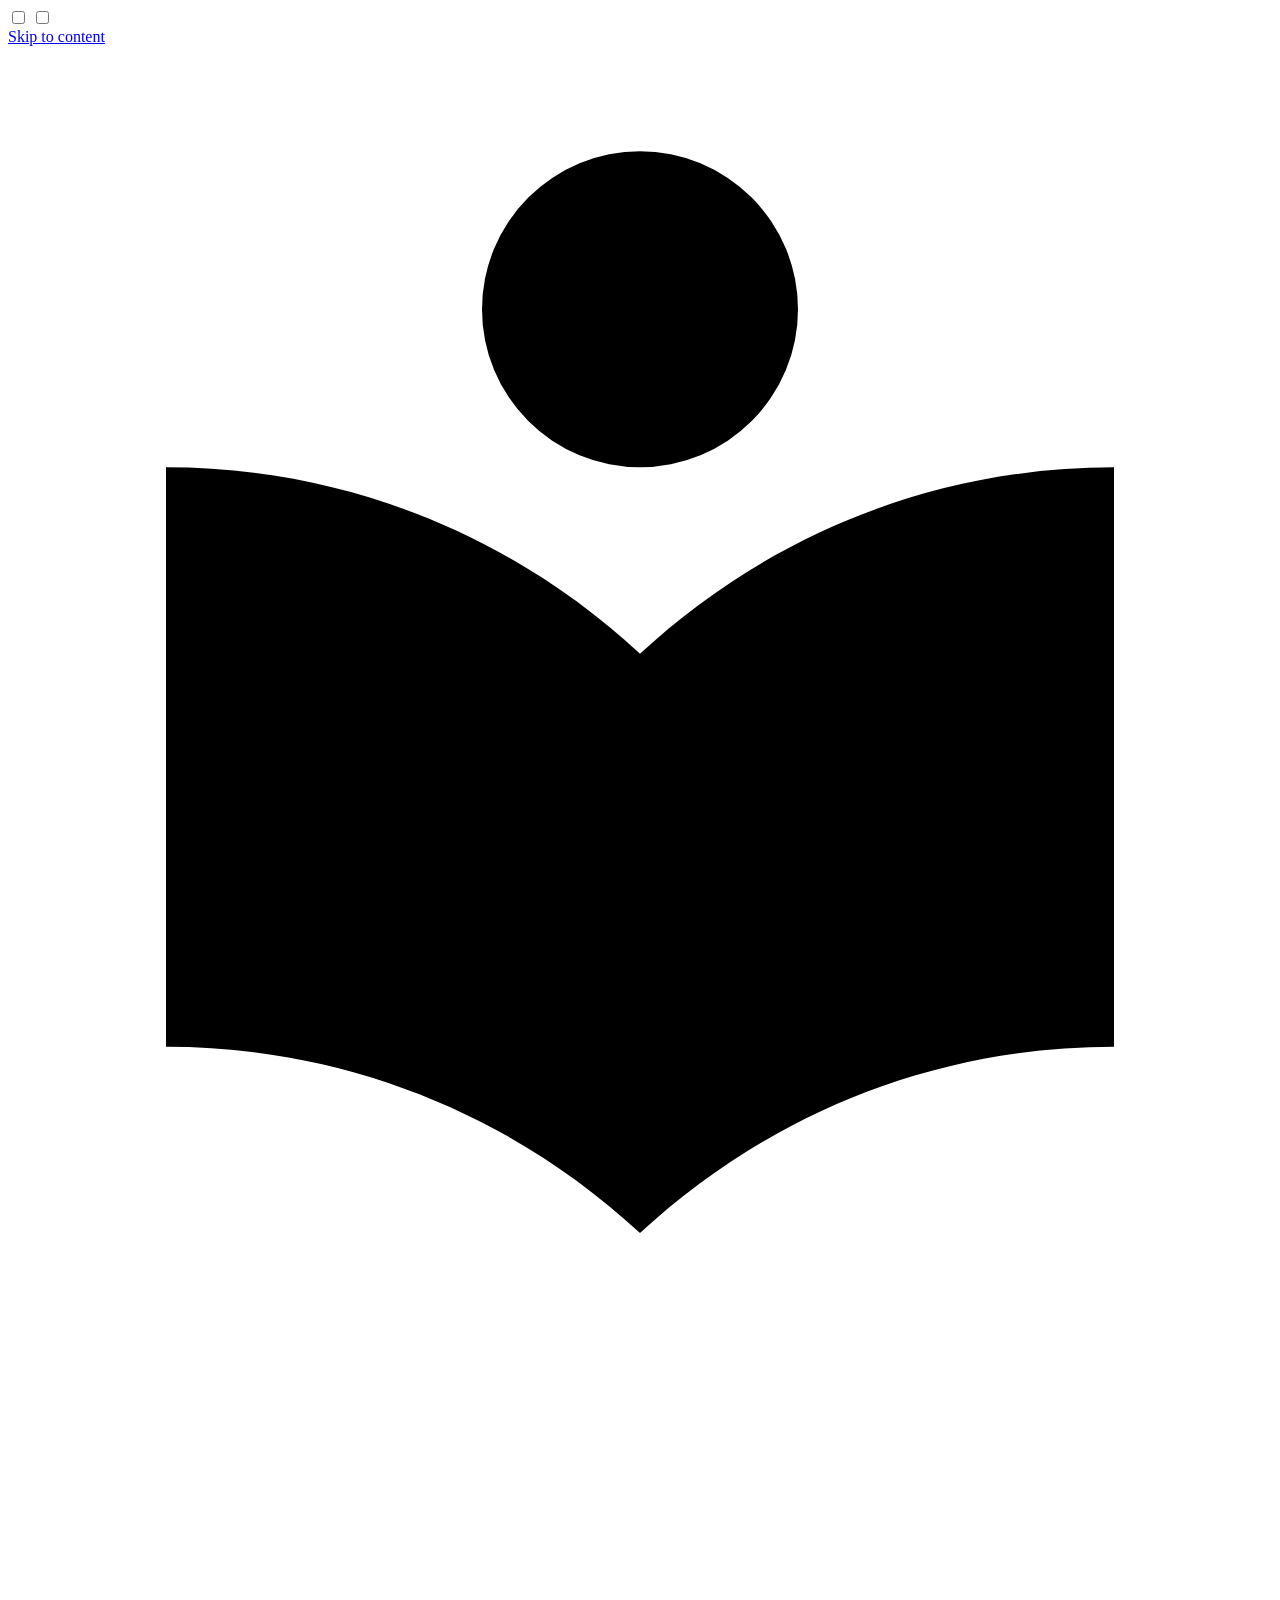
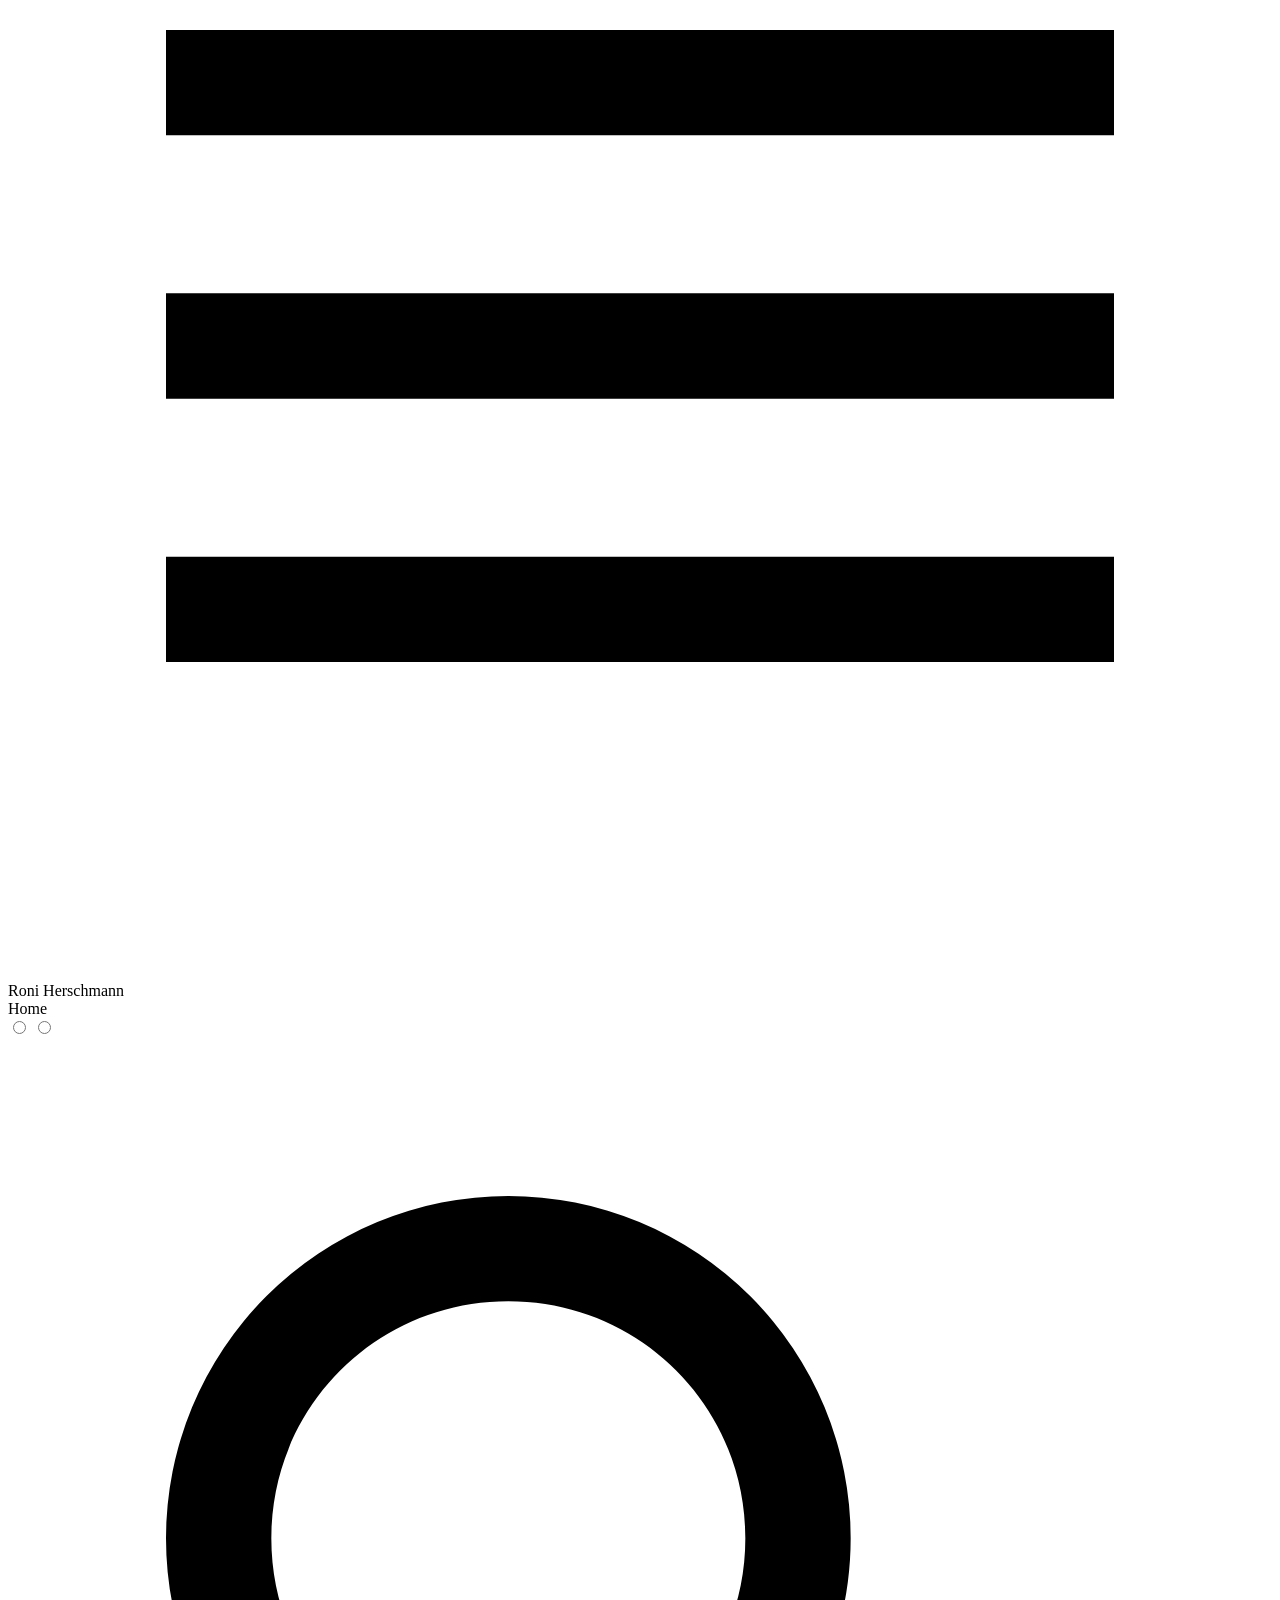
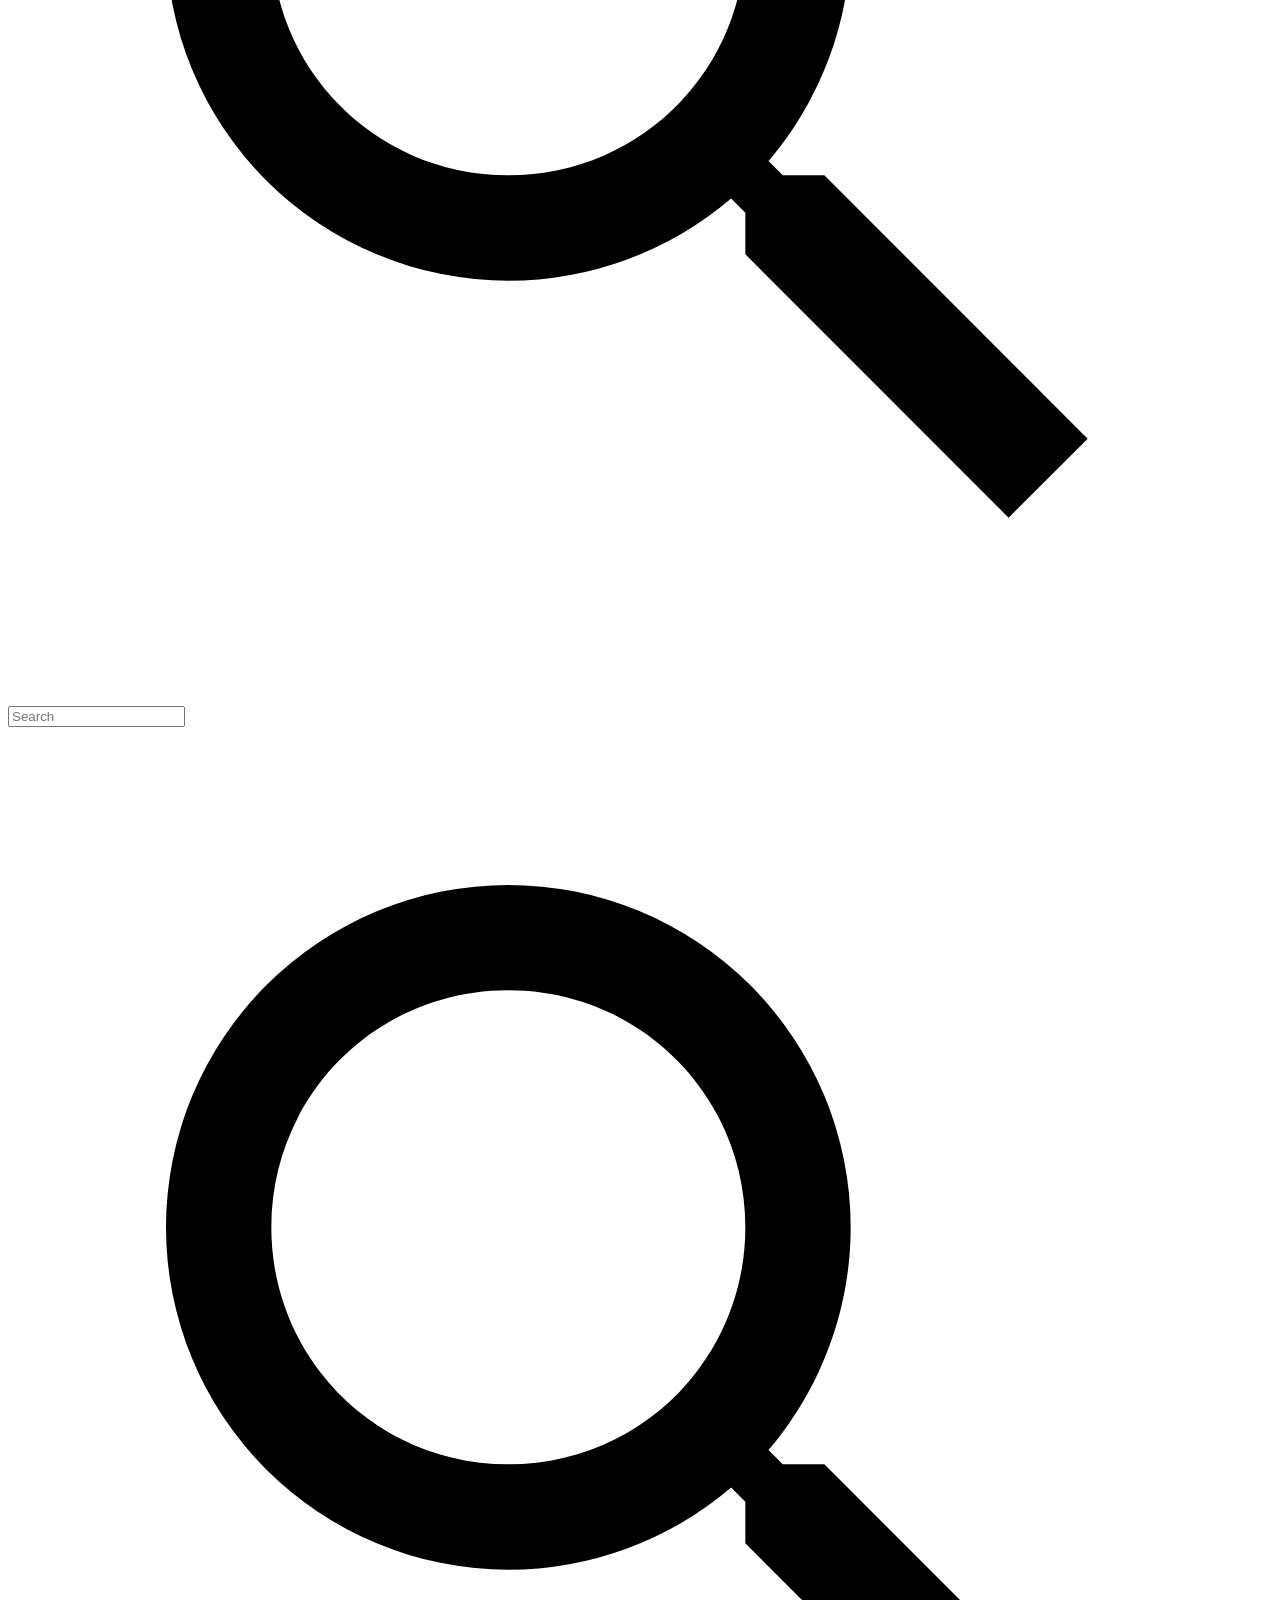
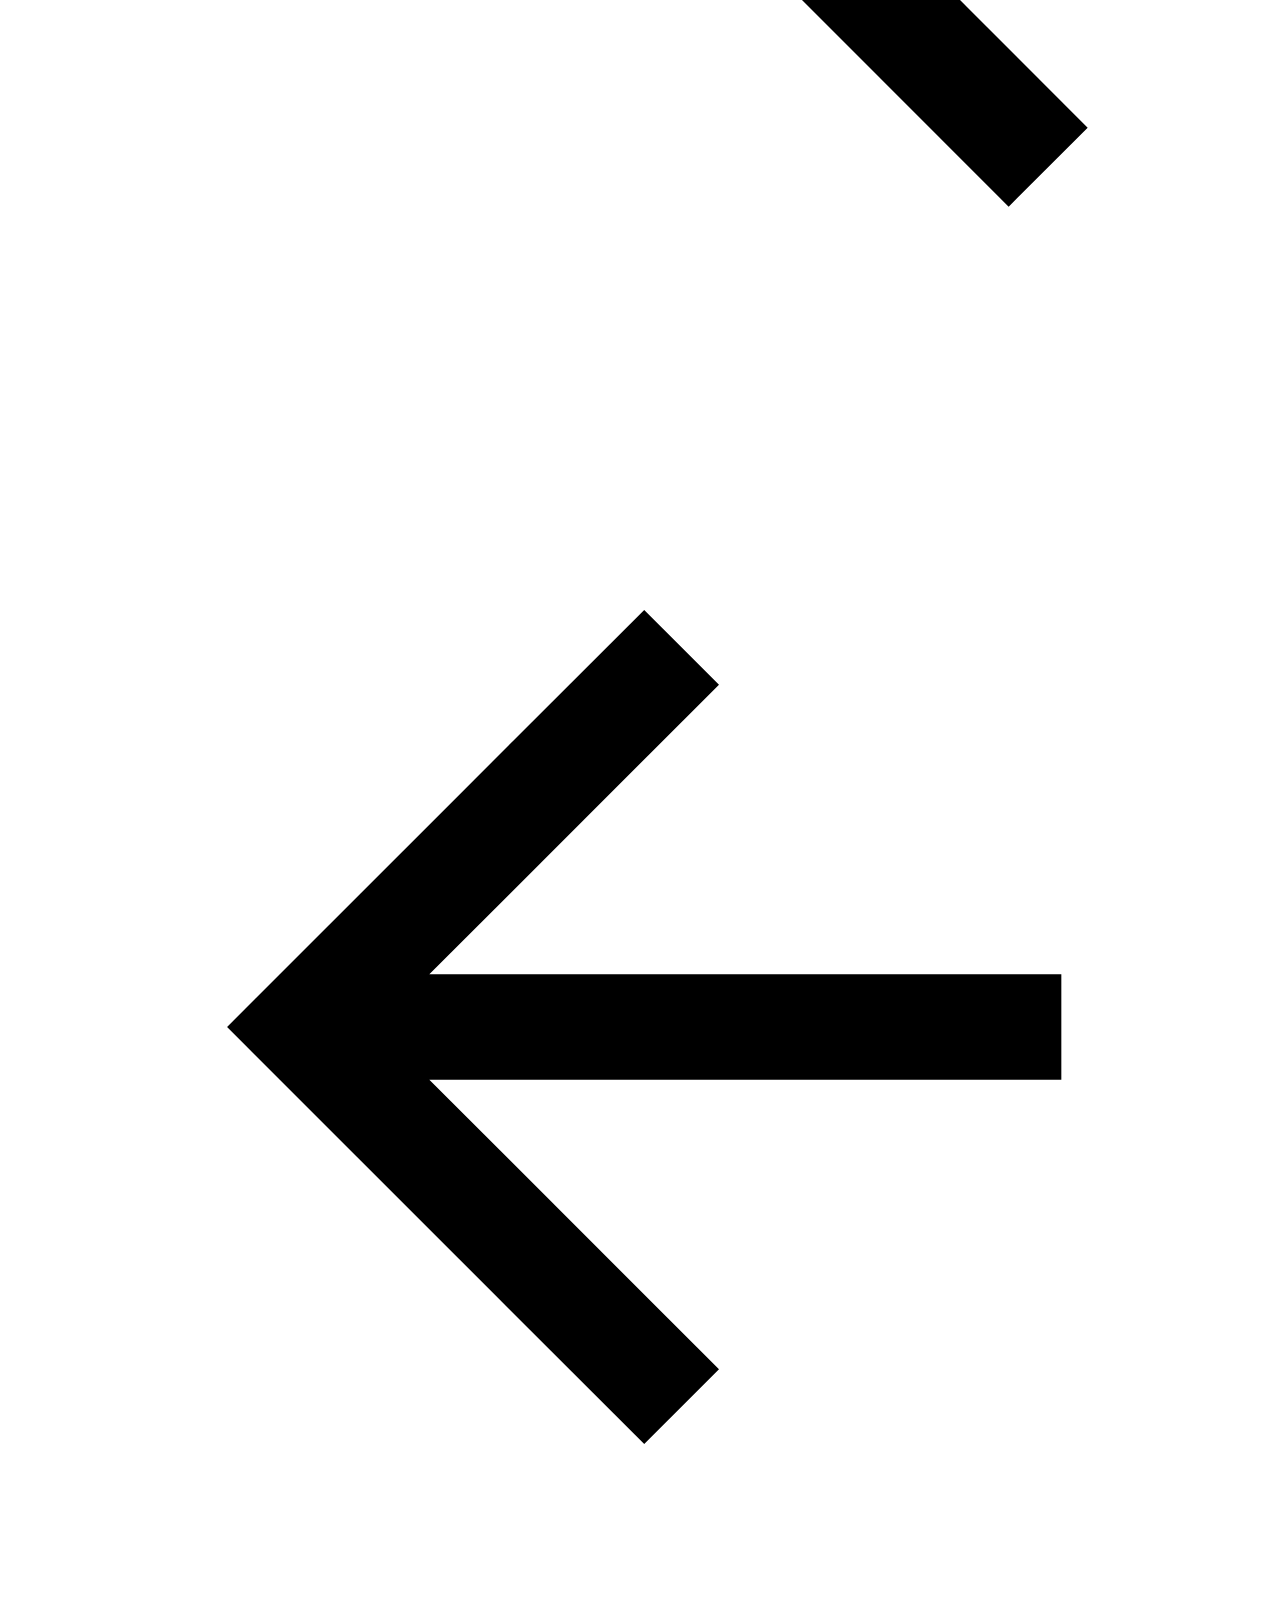
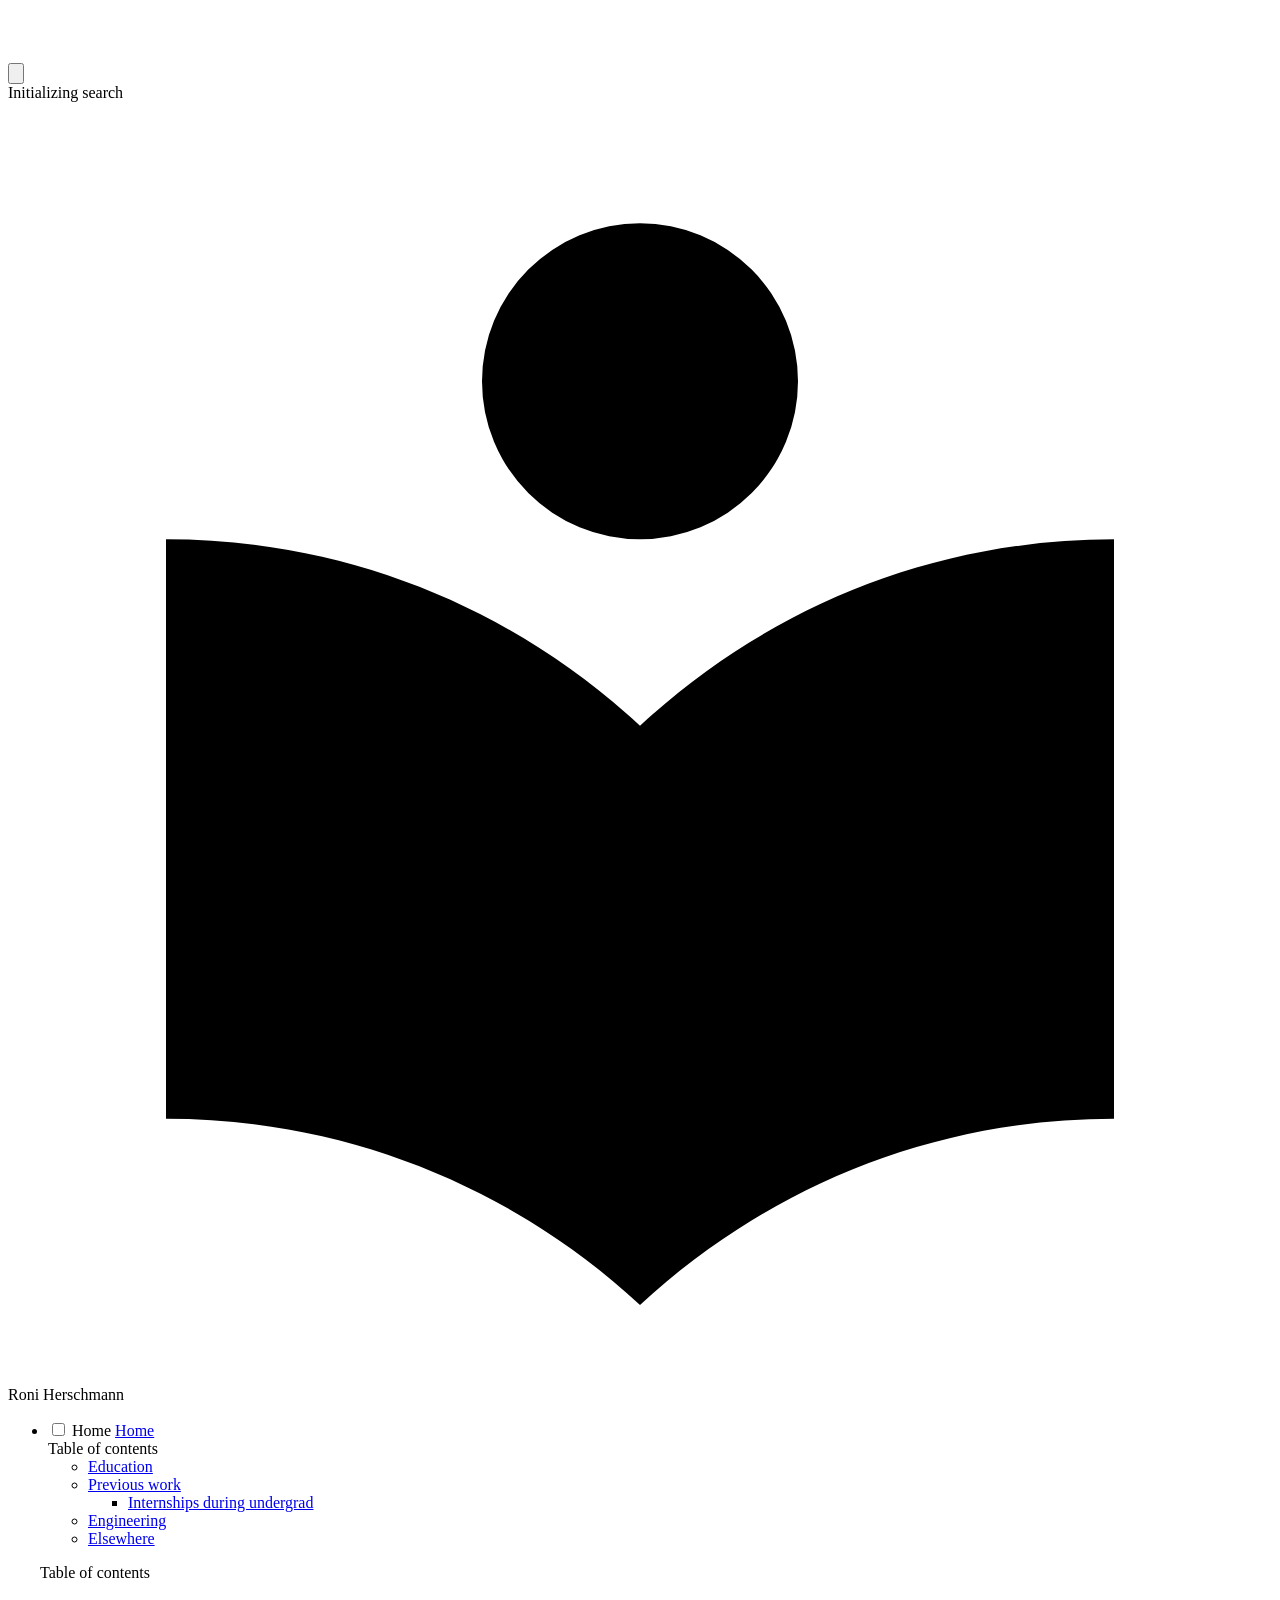
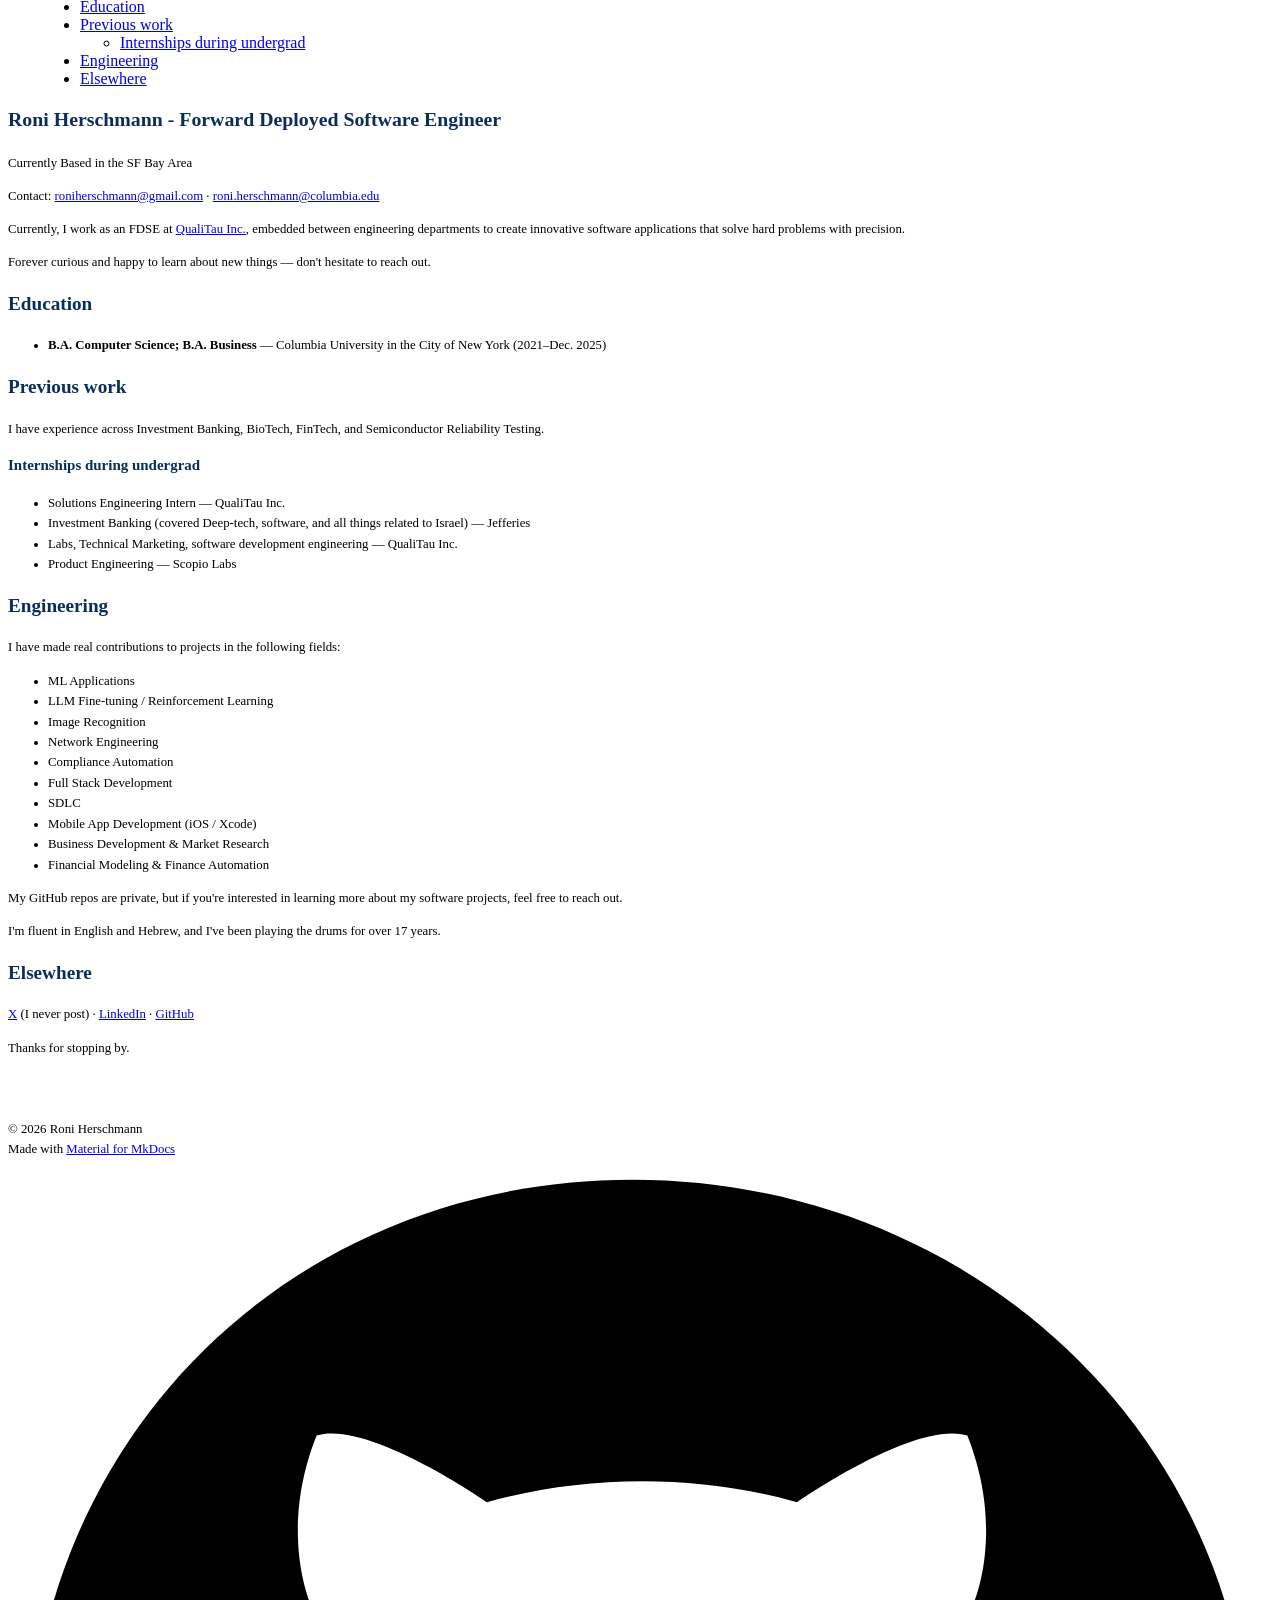
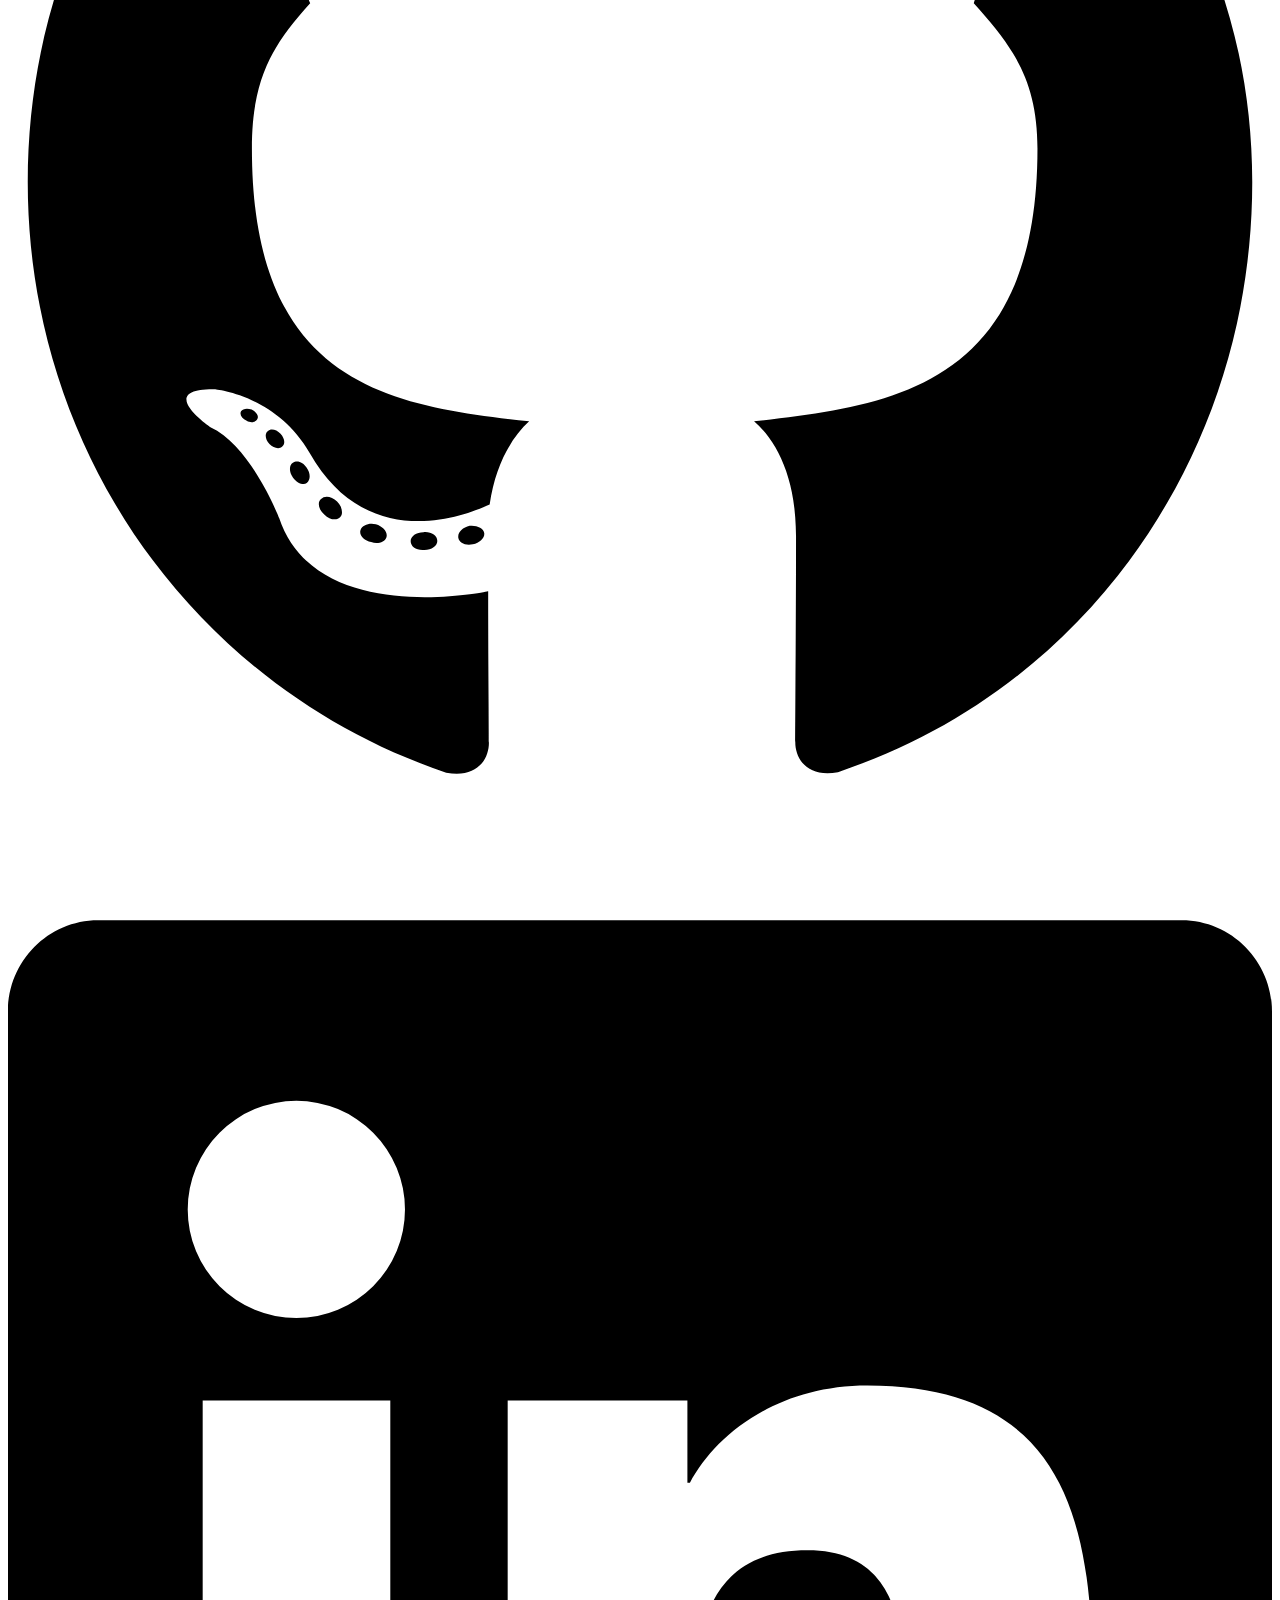
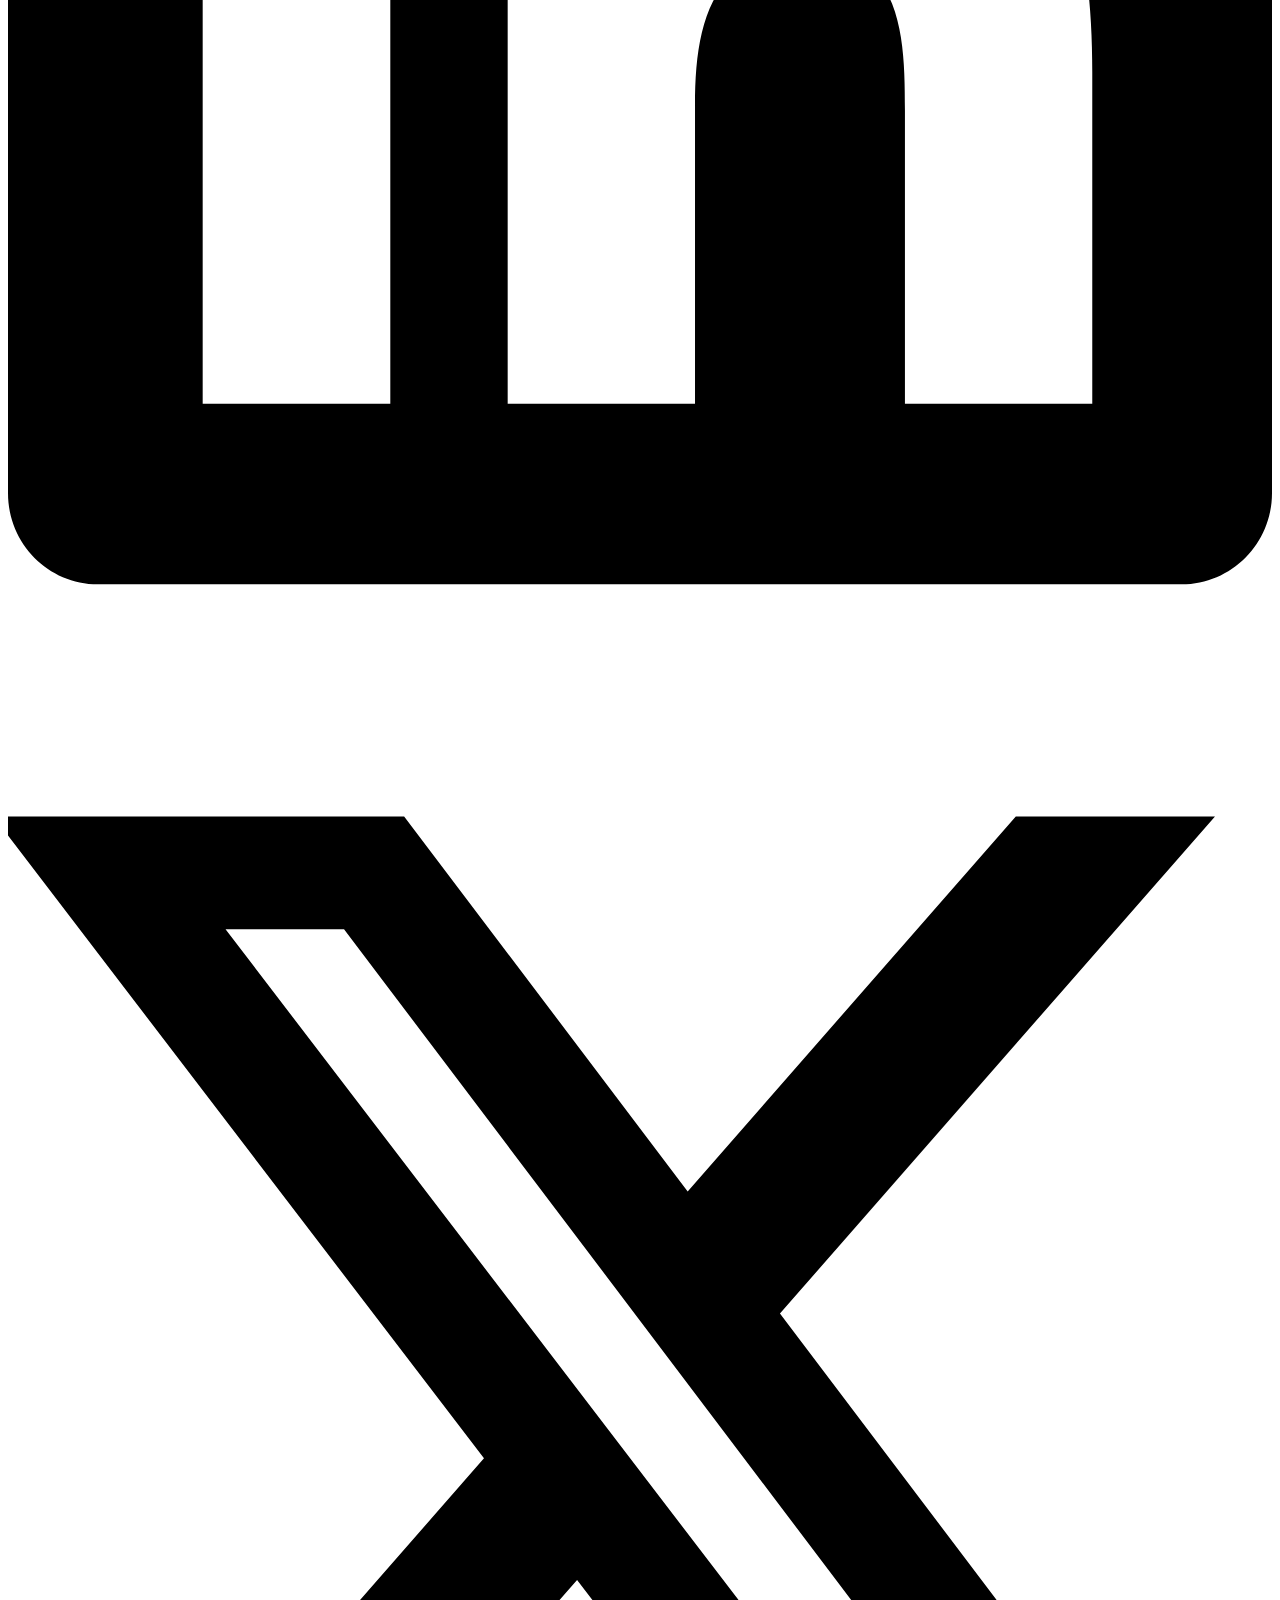
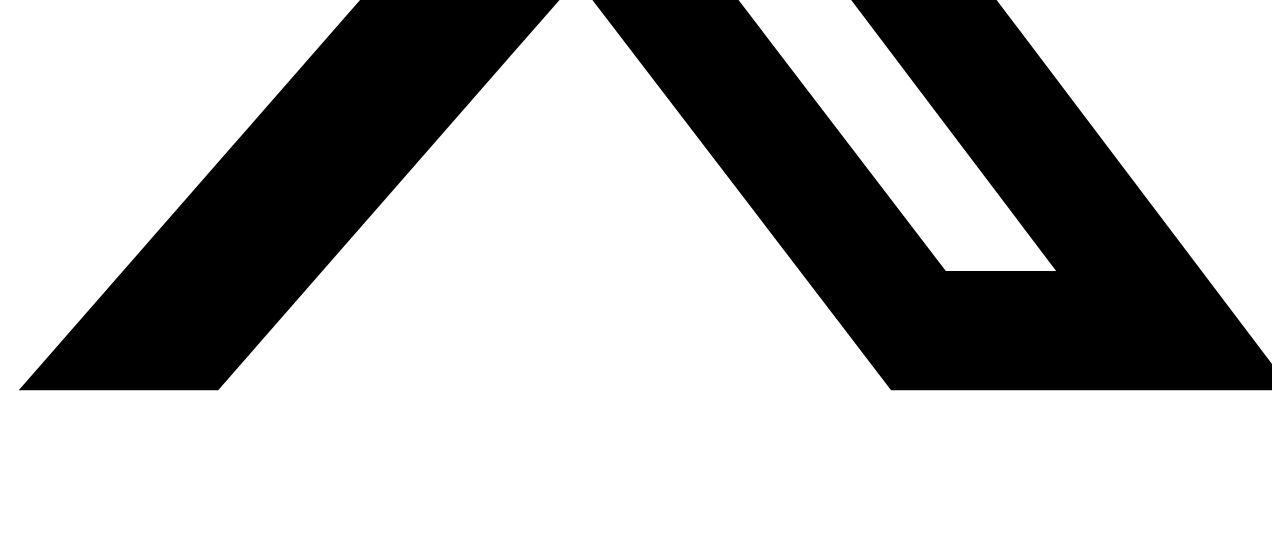
==== commit 6882c659: "Update site color palette" ====
--- a/index.html
+++ b/index.html
@@ -67,7 +67,7 @@
     
     
     
-    <body dir="ltr" data-md-color-scheme="default" data-md-color-primary="teal" data-md-color-accent="red">
+    <body dir="ltr" data-md-color-scheme="default" data-md-color-primary="indigo" data-md-color-accent="light-blue">
   
     
     <input class="md-toggle" data-md-toggle="drawer" type="checkbox" id="__drawer" autocomplete="off">
@@ -125,7 +125,7 @@
     
     
     
-    <input class="md-option" data-md-color-media="" data-md-color-scheme="default" data-md-color-primary="teal" data-md-color-accent="red"  aria-label="Switch to dark mode"  type="radio" name="__palette" id="__palette_0">
+    <input class="md-option" data-md-color-media="" data-md-color-scheme="default" data-md-color-primary="indigo" data-md-color-accent="light-blue"  aria-label="Switch to dark mode"  type="radio" name="__palette" id="__palette_0">
     
       <label class="md-header__button md-icon" title="Switch to dark mode" for="__palette_1" hidden>
         <svg xmlns="http://www.w3.org/2000/svg" viewBox="0 0 24 24"><path d="M17 7H7a5 5 0 0 0-5 5 5 5 0 0 0 5 5h10a5 5 0 0 0 5-5 5 5 0 0 0-5-5m0 8a3 3 0 0 1-3-3 3 3 0 0 1 3-3 3 3 0 0 1 3 3 3 3 0 0 1-3 3"/></svg>
@@ -135,7 +135,7 @@
     
     
     
-    <input class="md-option" data-md-color-media="" data-md-color-scheme="slate" data-md-color-primary="teal" data-md-color-accent="red"  aria-label="Switch to light mode"  type="radio" name="__palette" id="__palette_1">
+    <input class="md-option" data-md-color-media="" data-md-color-scheme="slate" data-md-color-primary="indigo" data-md-color-accent="light-blue"  aria-label="Switch to light mode"  type="radio" name="__palette" id="__palette_1">
     
       <label class="md-header__button md-icon" title="Switch to light mode" for="__palette_0" hidden>
         <svg xmlns="http://www.w3.org/2000/svg" viewBox="0 0 24 24"><path d="M17 6H7c-3.31 0-6 2.69-6 6s2.69 6 6 6h10c3.31 0 6-2.69 6-6s-2.69-6-6-6m0 10H7c-2.21 0-4-1.79-4-4s1.79-4 4-4h10c2.21 0 4 1.79 4 4s-1.79 4-4 4M7 9c-1.66 0-3 1.34-3 3s1.34 3 3 3 3-1.34 3-3-1.34-3-3-3"/></svg>
@@ -609,4 +609,4 @@
       
     
   </body>
-</html>
+</html>
--- a/stylesheets/extra.css
+++ b/stylesheets/extra.css
@@ -1,5 +1,22 @@
 .md-main__inner {
-  max-width: 1220px;
+  max-width: 1400px;
+}
+
+[data-md-color-primary="indigo"] {
+  --md-primary-fg-color: #0b2d5c;
+  --md-primary-fg-color--light: #1d4f91;
+  --md-primary-fg-color--dark: #061a36;
+}
+
+[data-md-color-accent="light-blue"] {
+  --md-accent-fg-color: #38bdf8;
+  --md-accent-fg-color--transparent: rgba(56, 189, 248, 0.1);
+}
+
+@media screen and (min-width: 76.25em) {
+  .md-sidebar--secondary {
+    margin-left: 2rem;
+  }
 }
 
 .md-content__inner {
@@ -12,7 +29,10 @@
 }
 
 .md-typeset h1 {
+  color: var(--md-primary-fg-color);
+  font-size: clamp(0.95rem, 1.55vw, 1.25rem);
   font-weight: 700;
+  white-space: nowrap;
 }
 
 .md-typeset h2 {
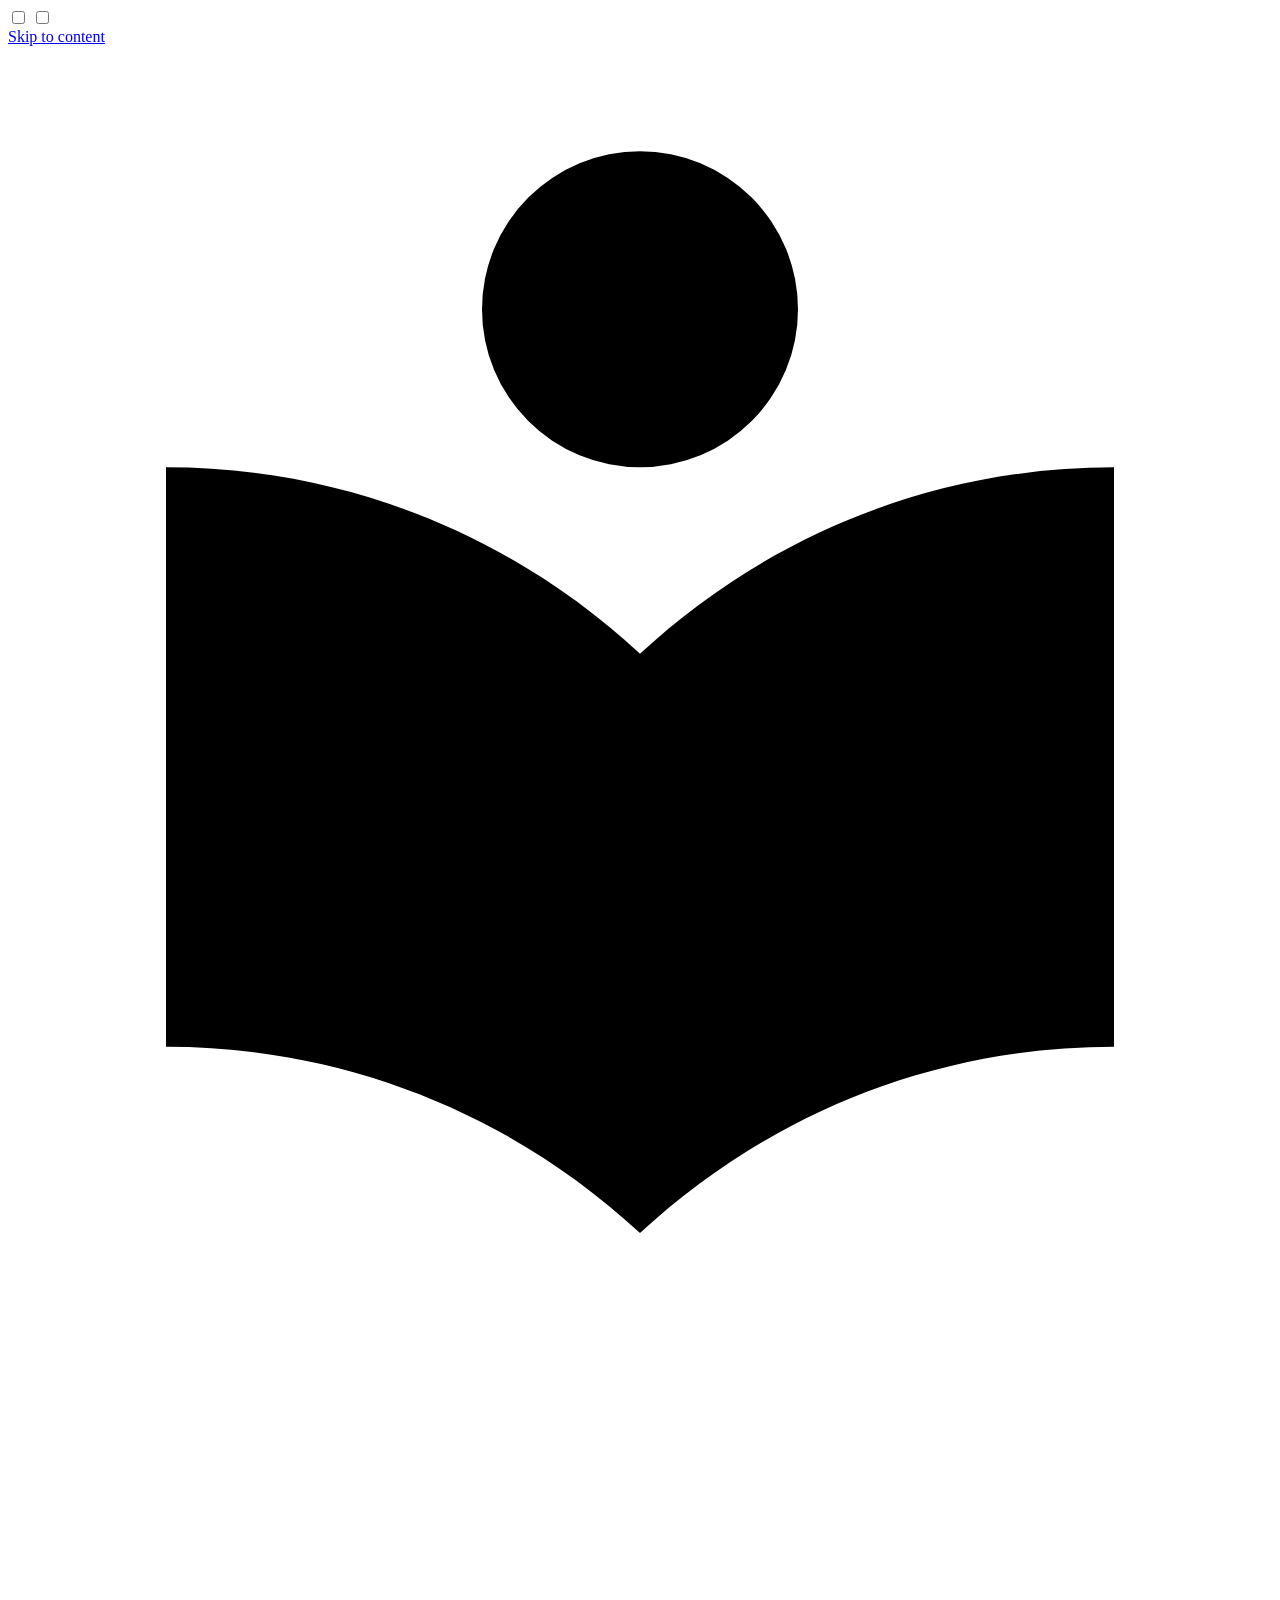
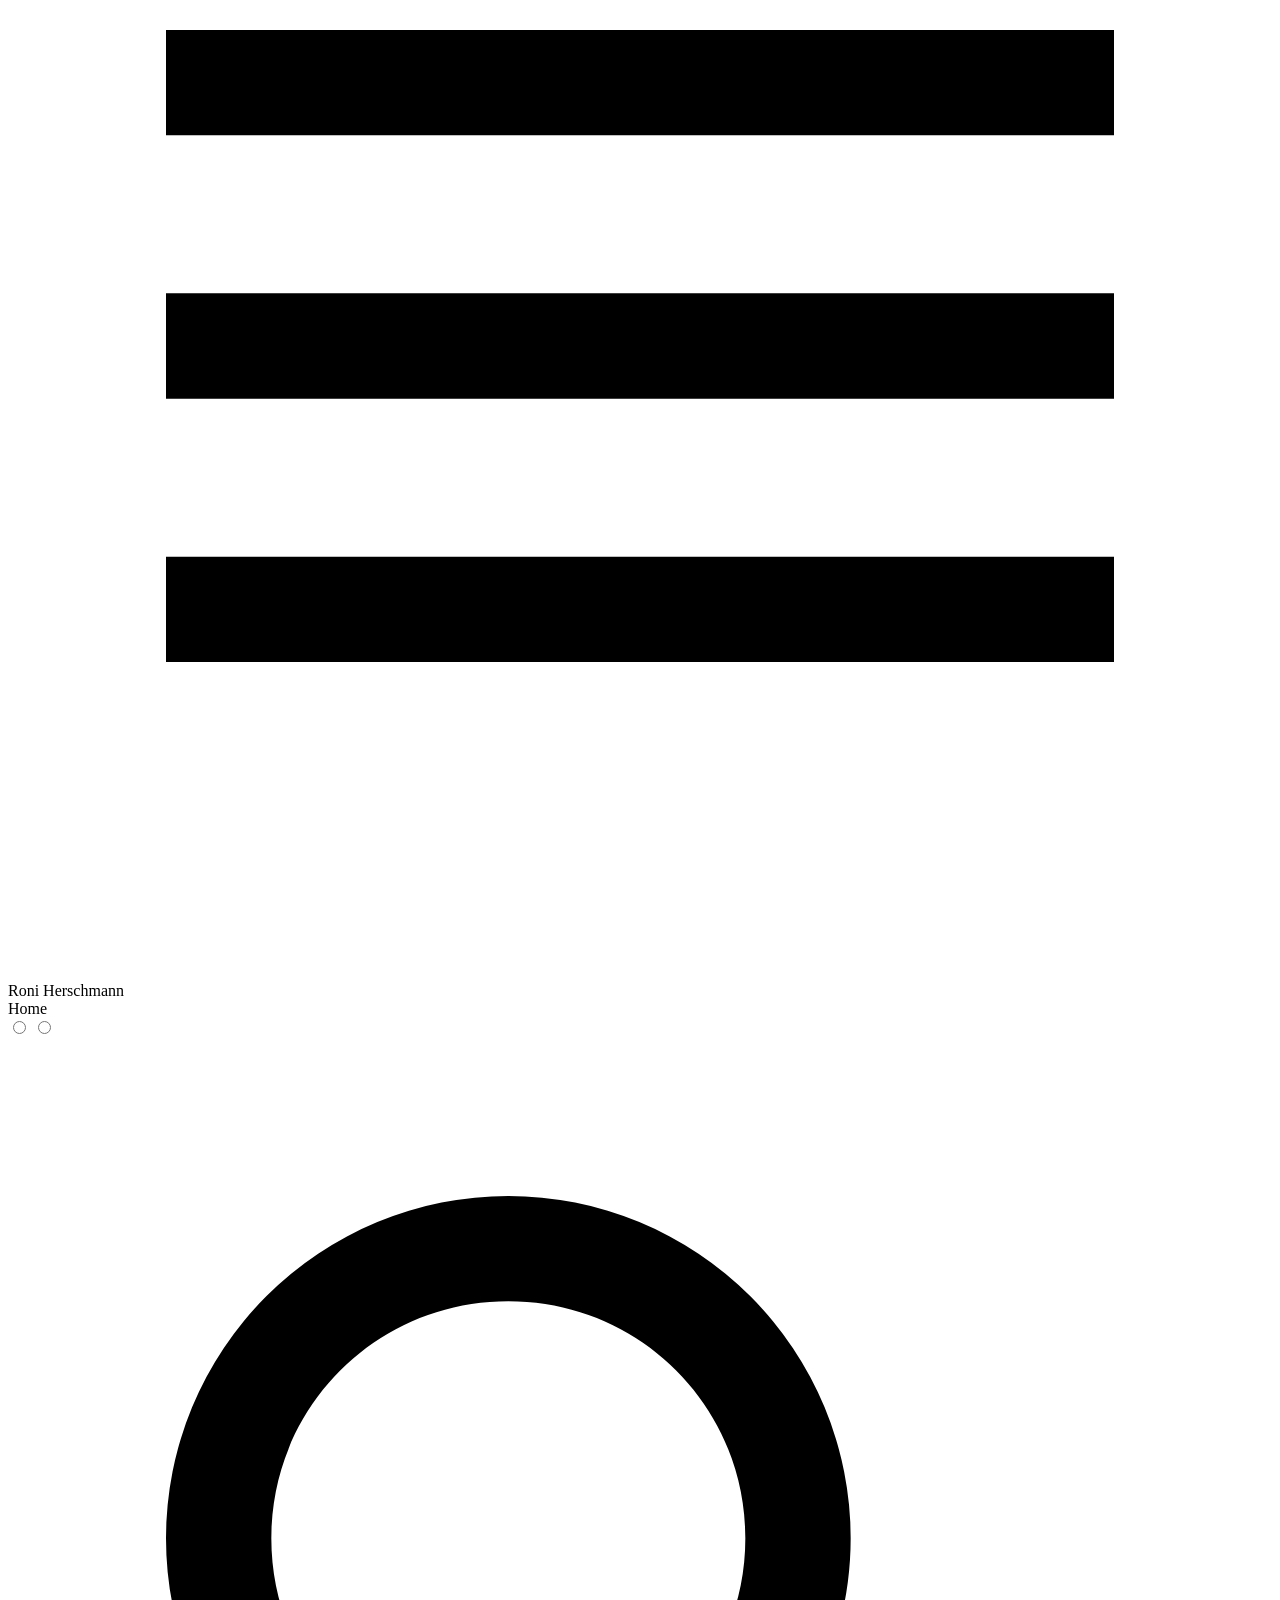
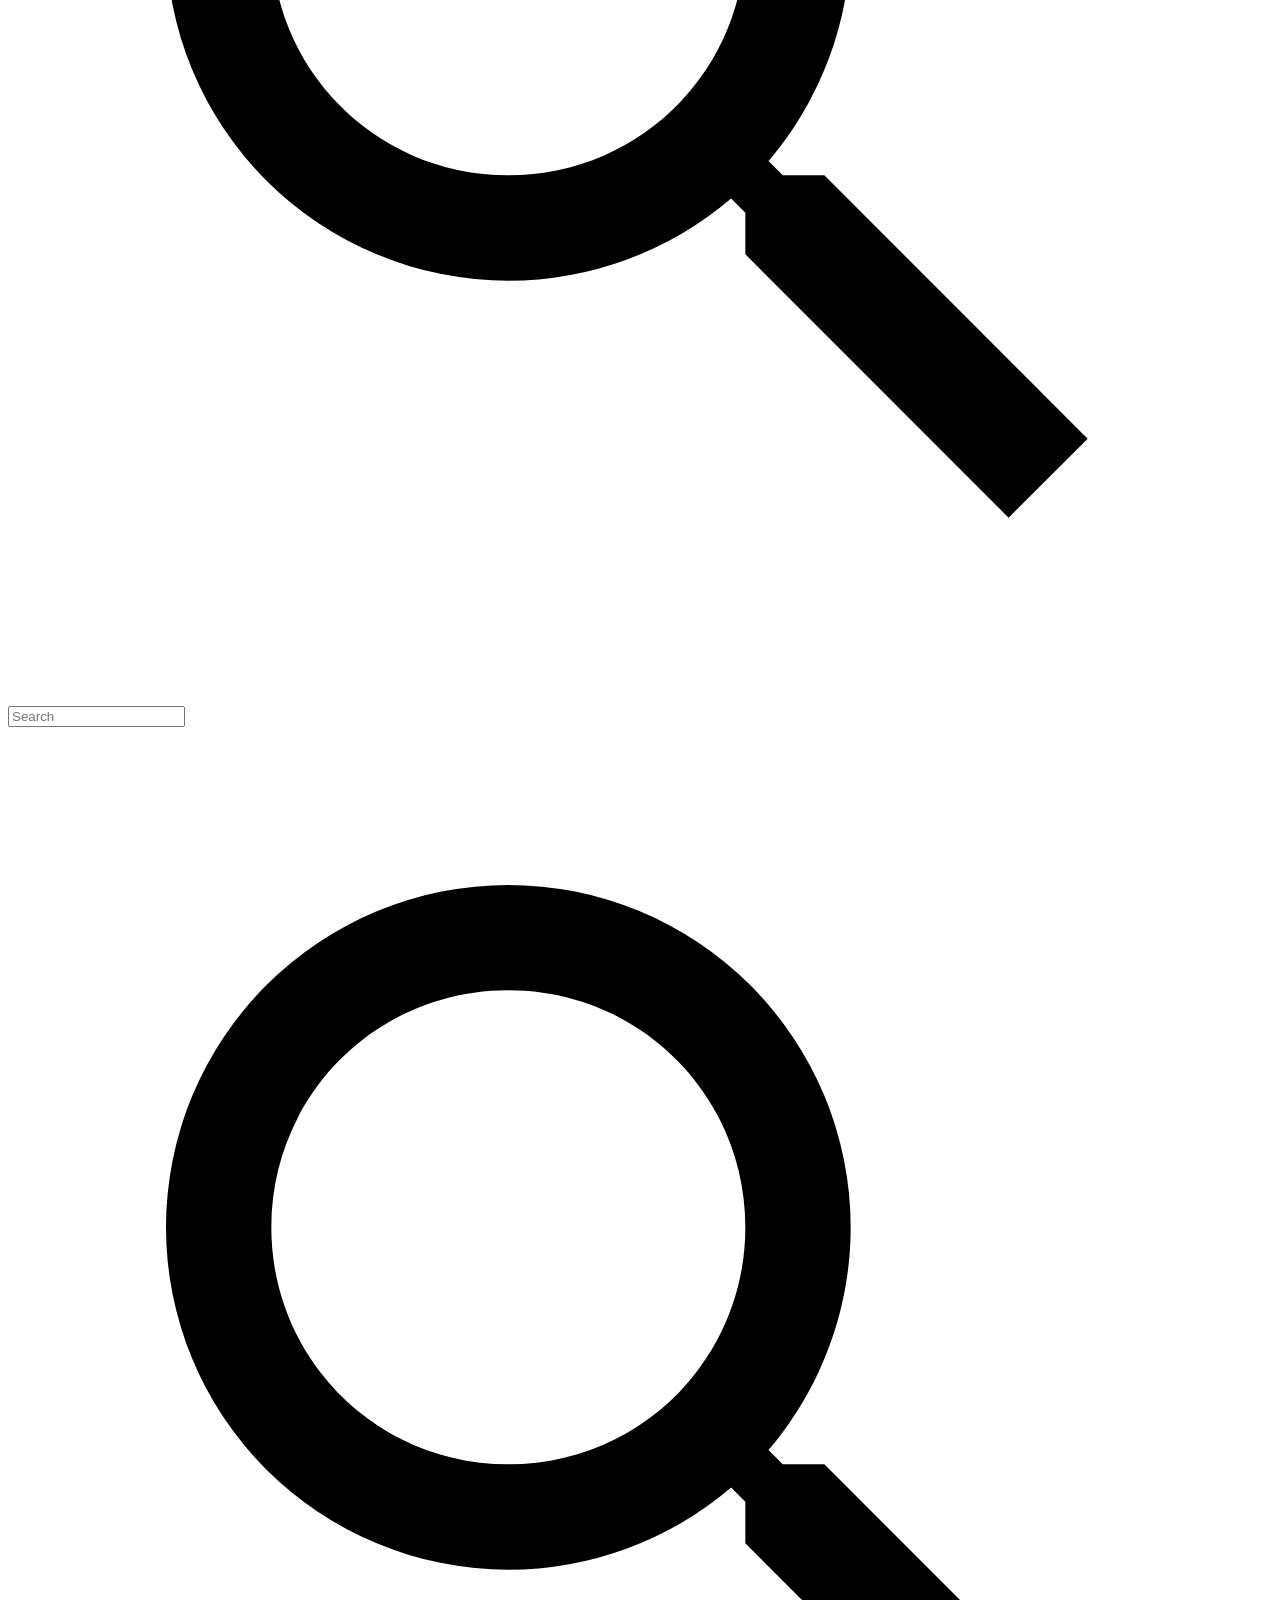
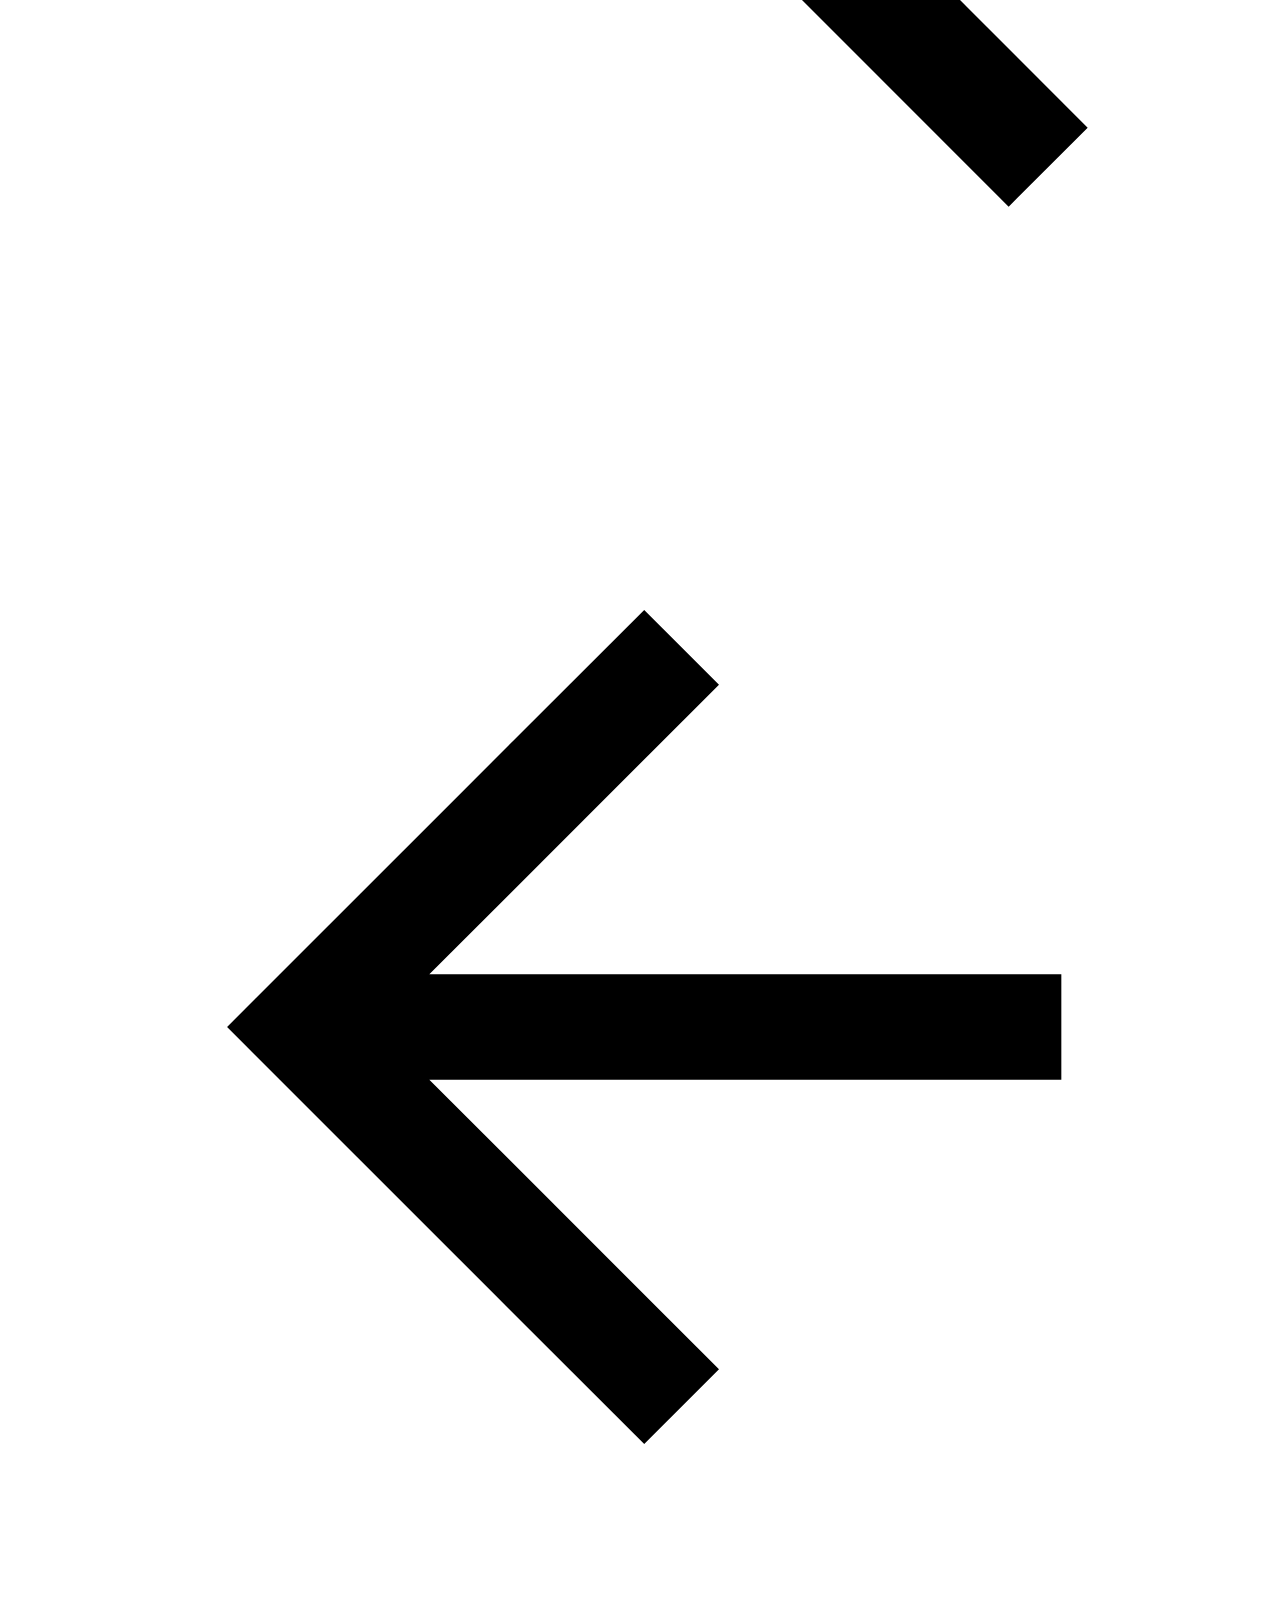
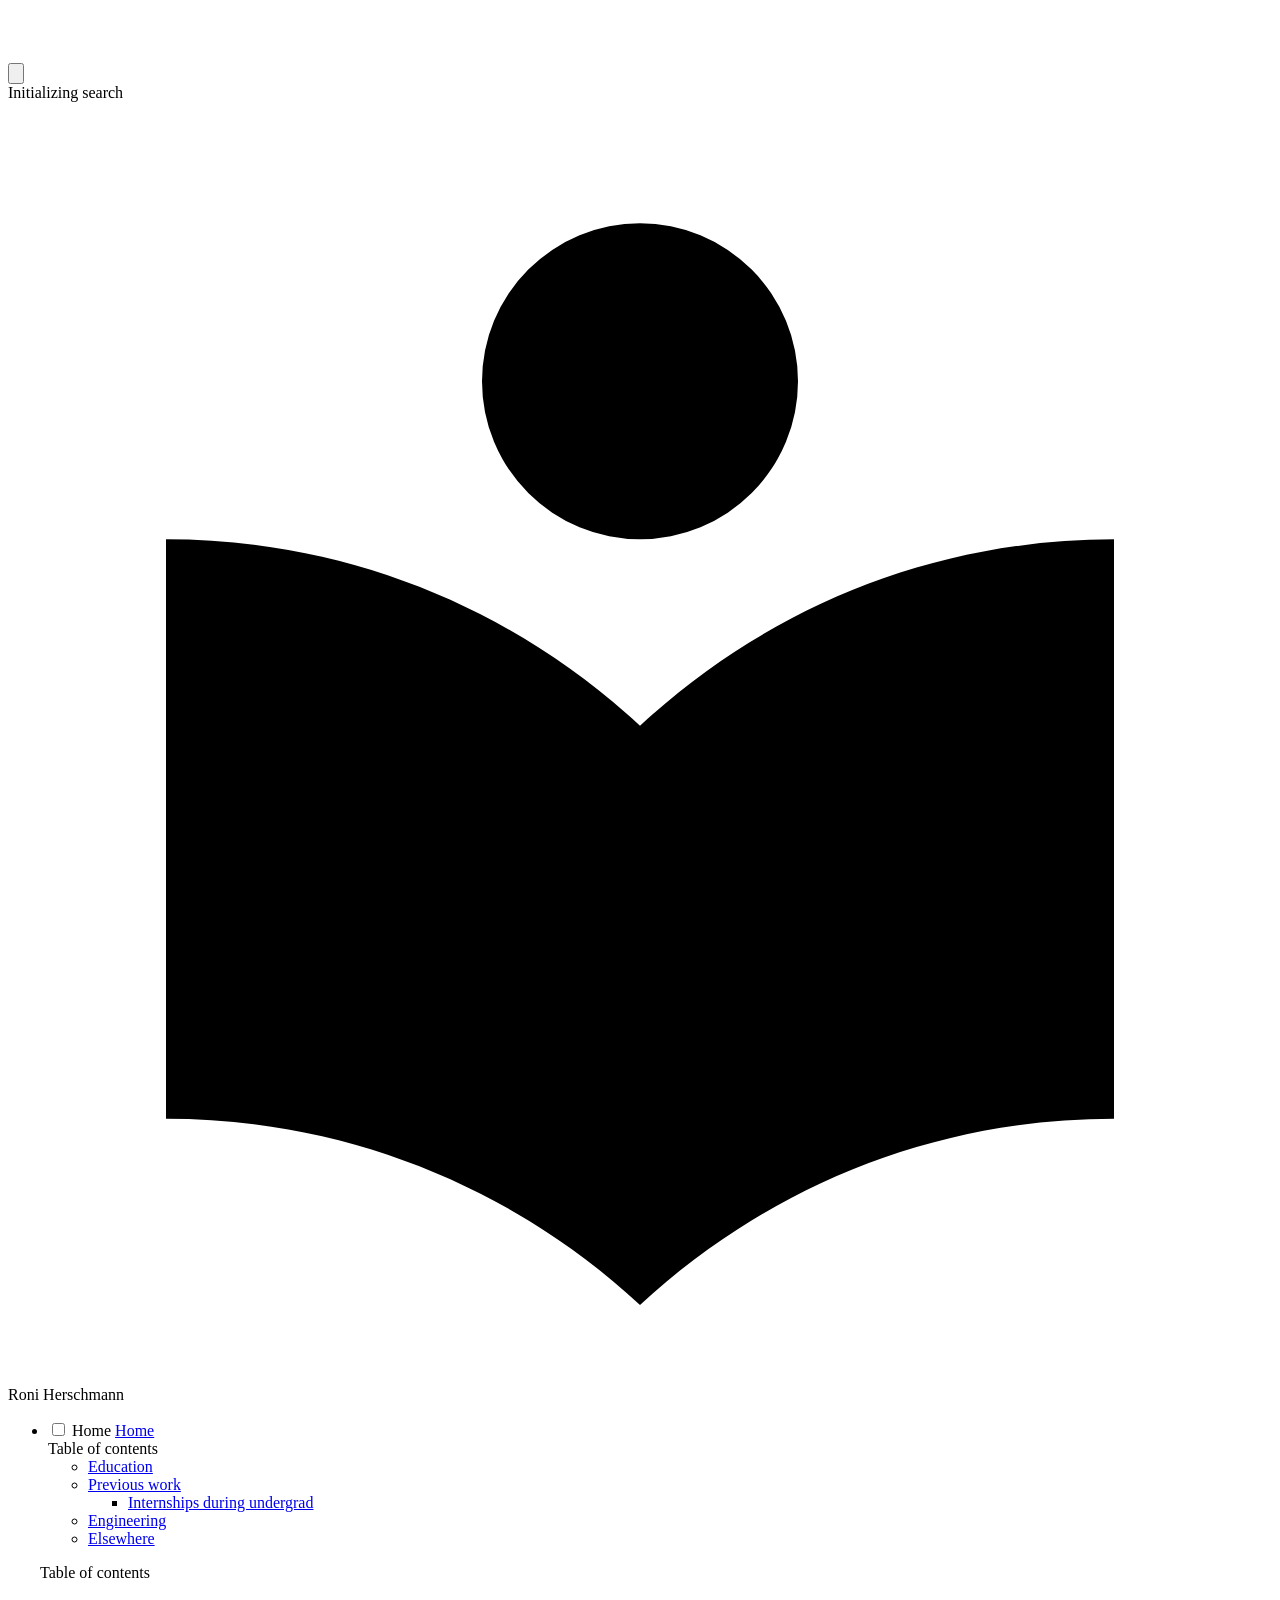
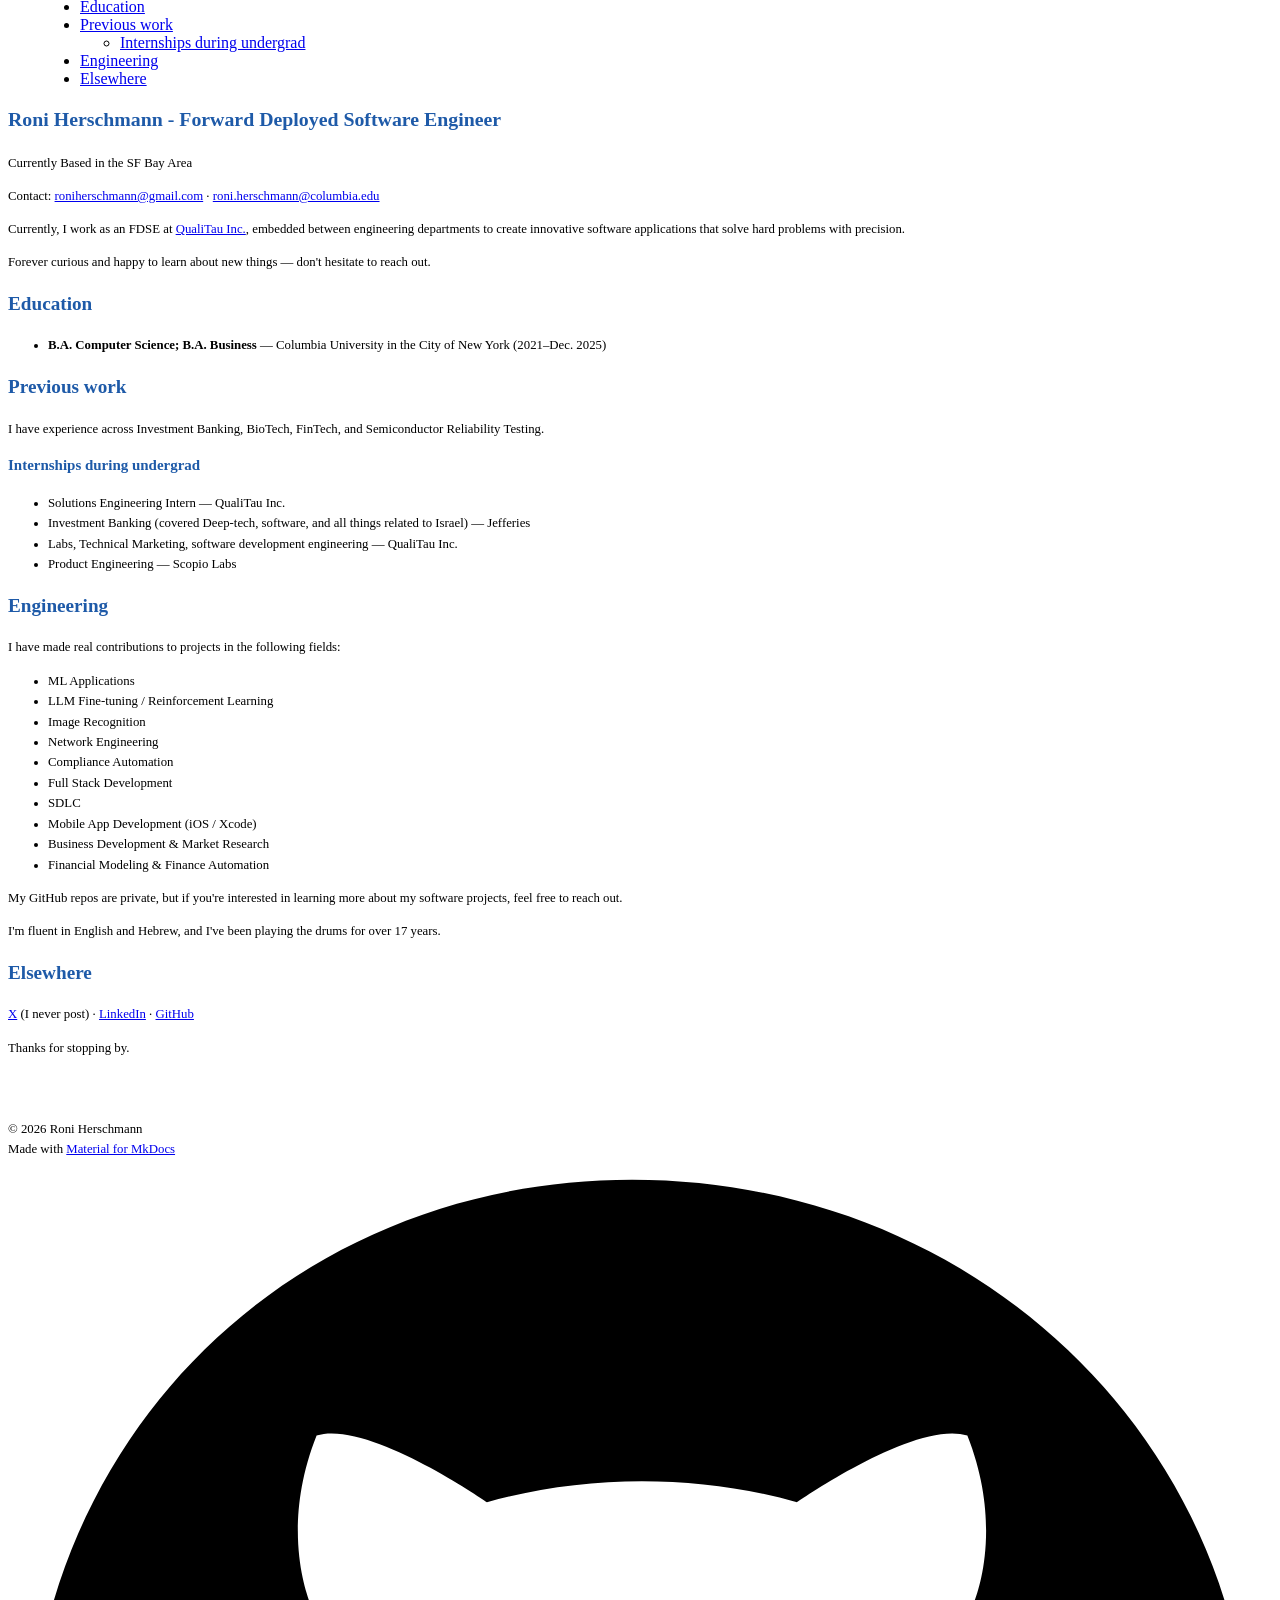
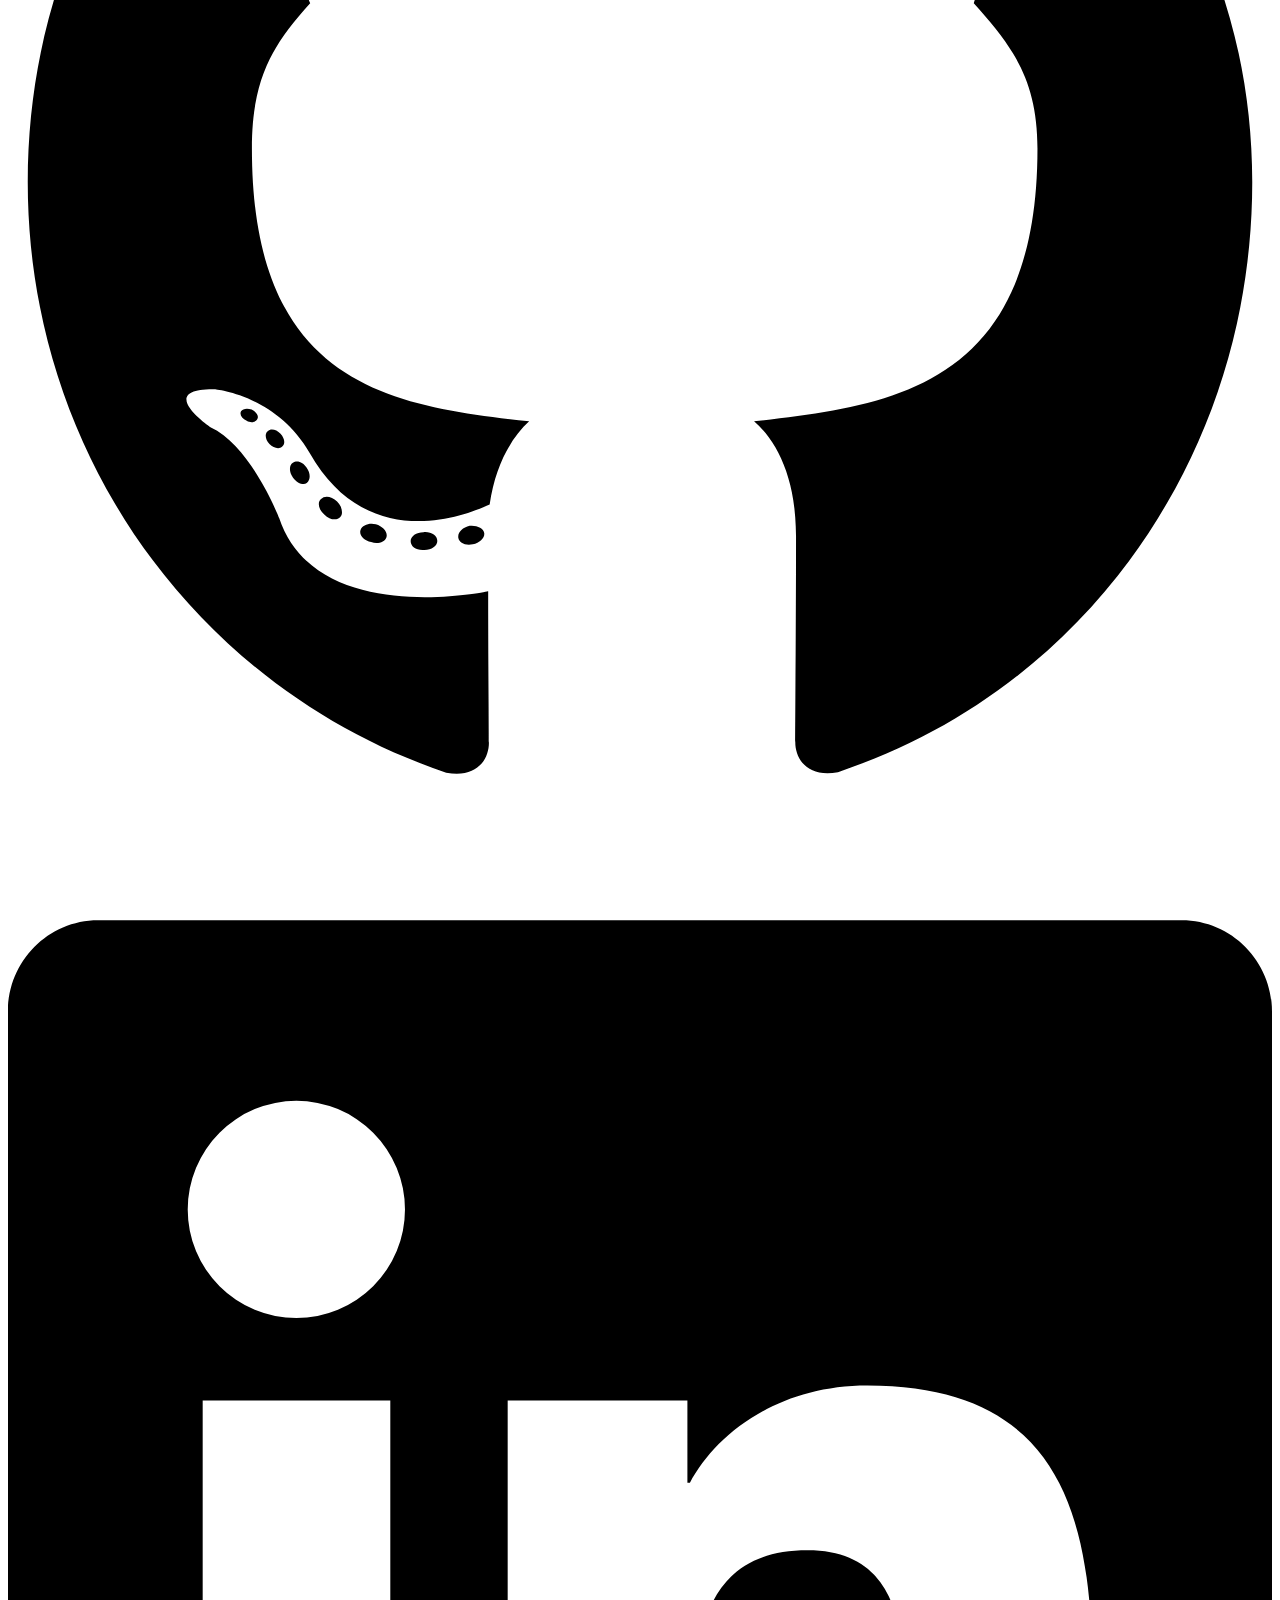
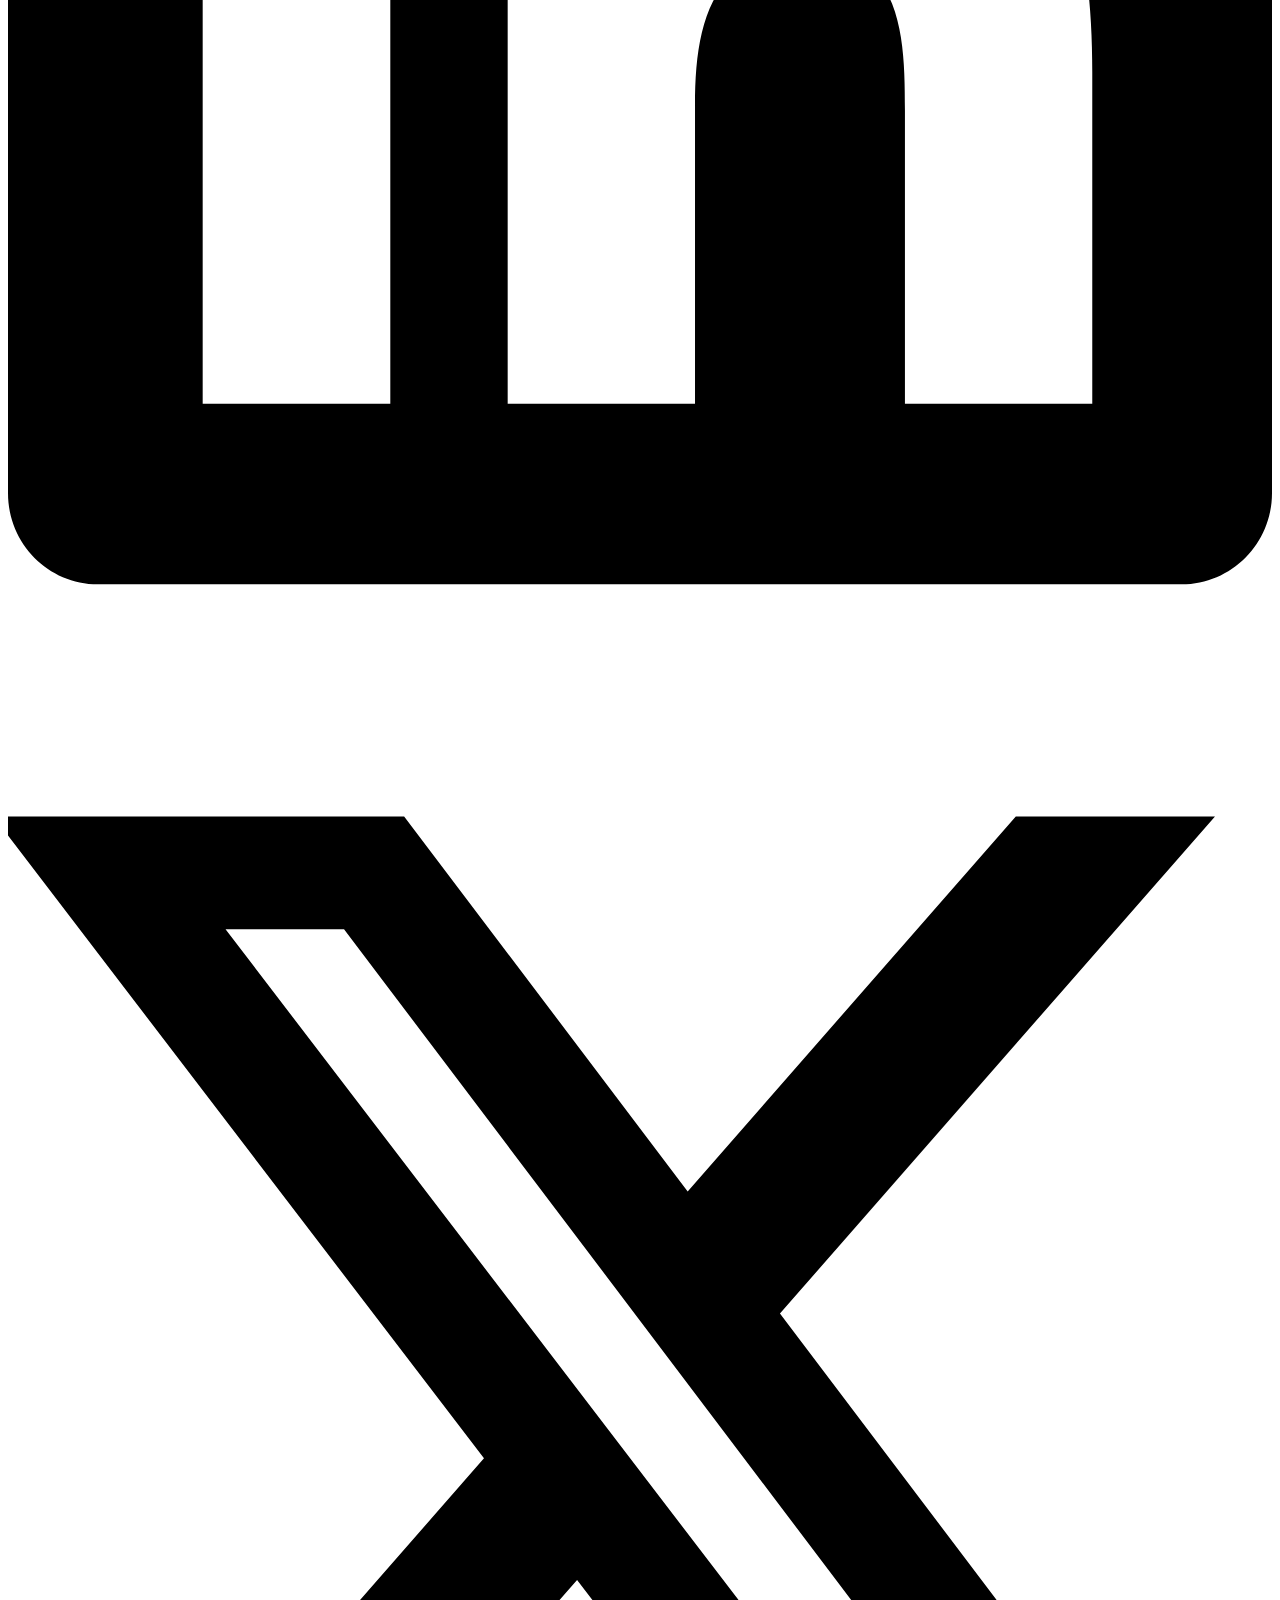
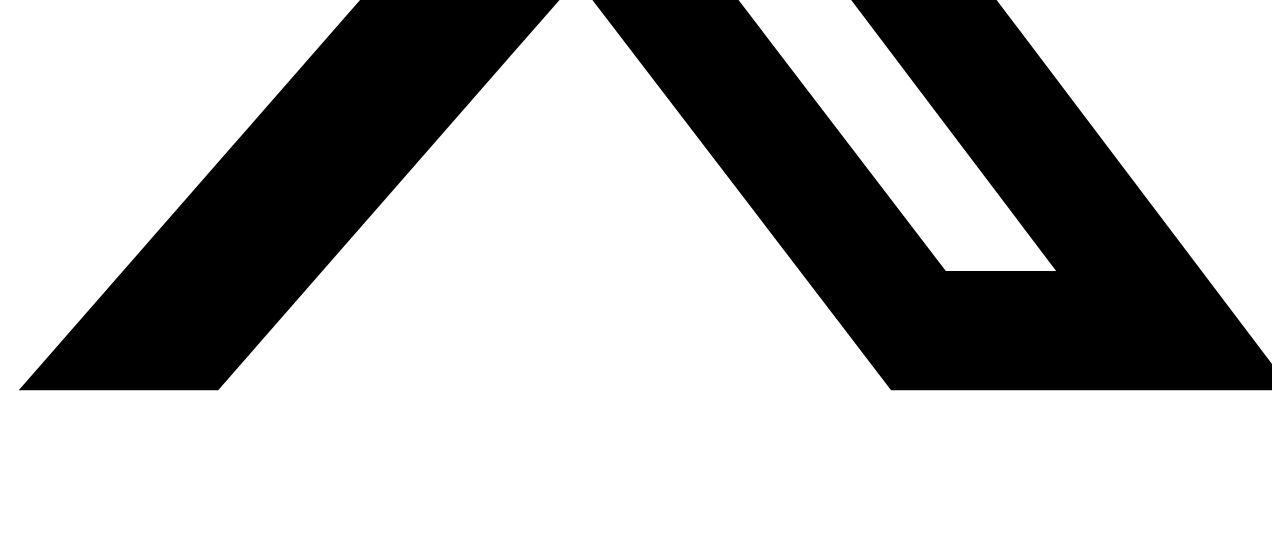
==== commit 90ac7661: "Add site favicon" ====
--- a/index.html
+++ b/index.html
@@ -18,7 +18,7 @@
         
       
       
-      <link rel="icon" href="assets/images/favicon.png">
+      <link rel="icon" href="assets/images/favicon.ico">
       <meta name="generator" content="mkdocs-1.6.1, mkdocs-material-9.7.6">
     
     
--- a/stylesheets/extra.css
+++ b/stylesheets/extra.css
@@ -3,9 +3,9 @@
 }
 
 [data-md-color-primary="indigo"] {
-  --md-primary-fg-color: #0b2d5c;
-  --md-primary-fg-color--light: #1d4f91;
-  --md-primary-fg-color--dark: #061a36;
+  --md-primary-fg-color: #1e5aa8;
+  --md-primary-fg-color--light: #2f73c8;
+  --md-primary-fg-color--dark: #16457f;
 }
 
 [data-md-color-accent="light-blue"] {
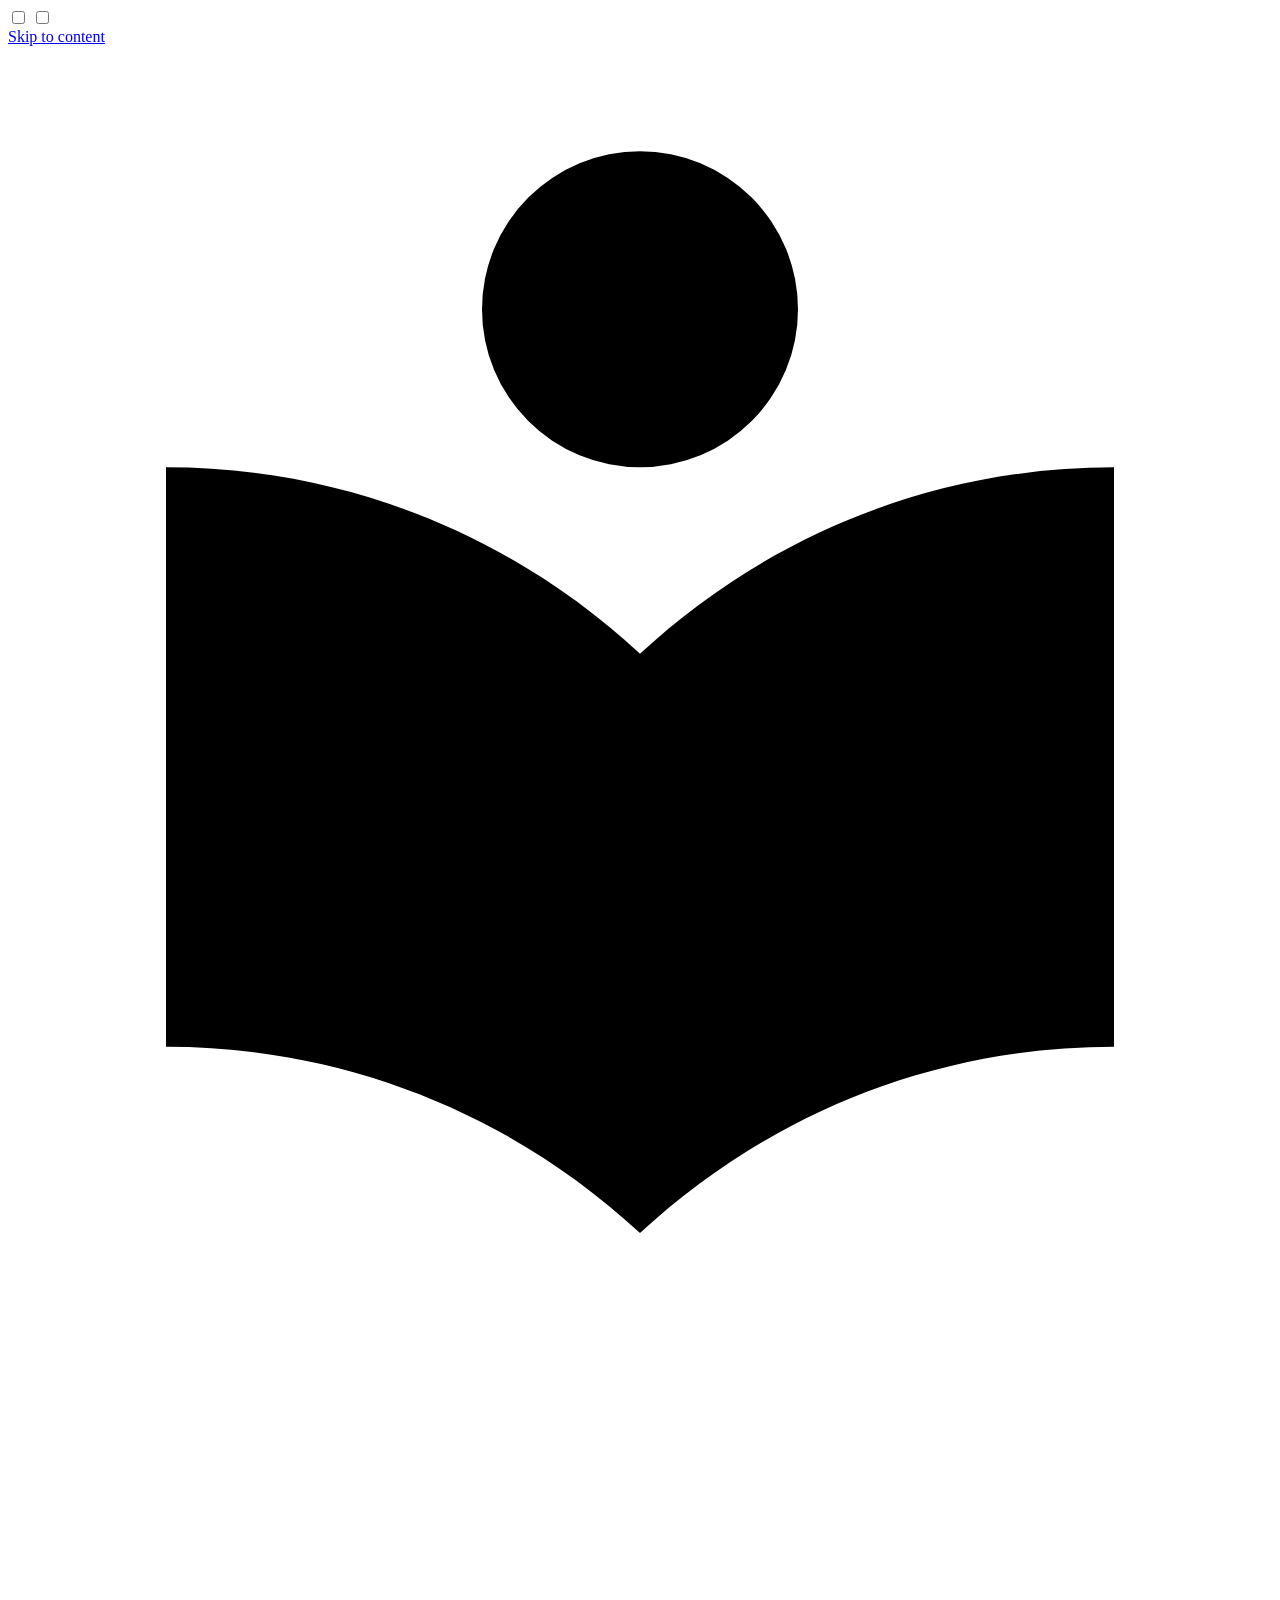
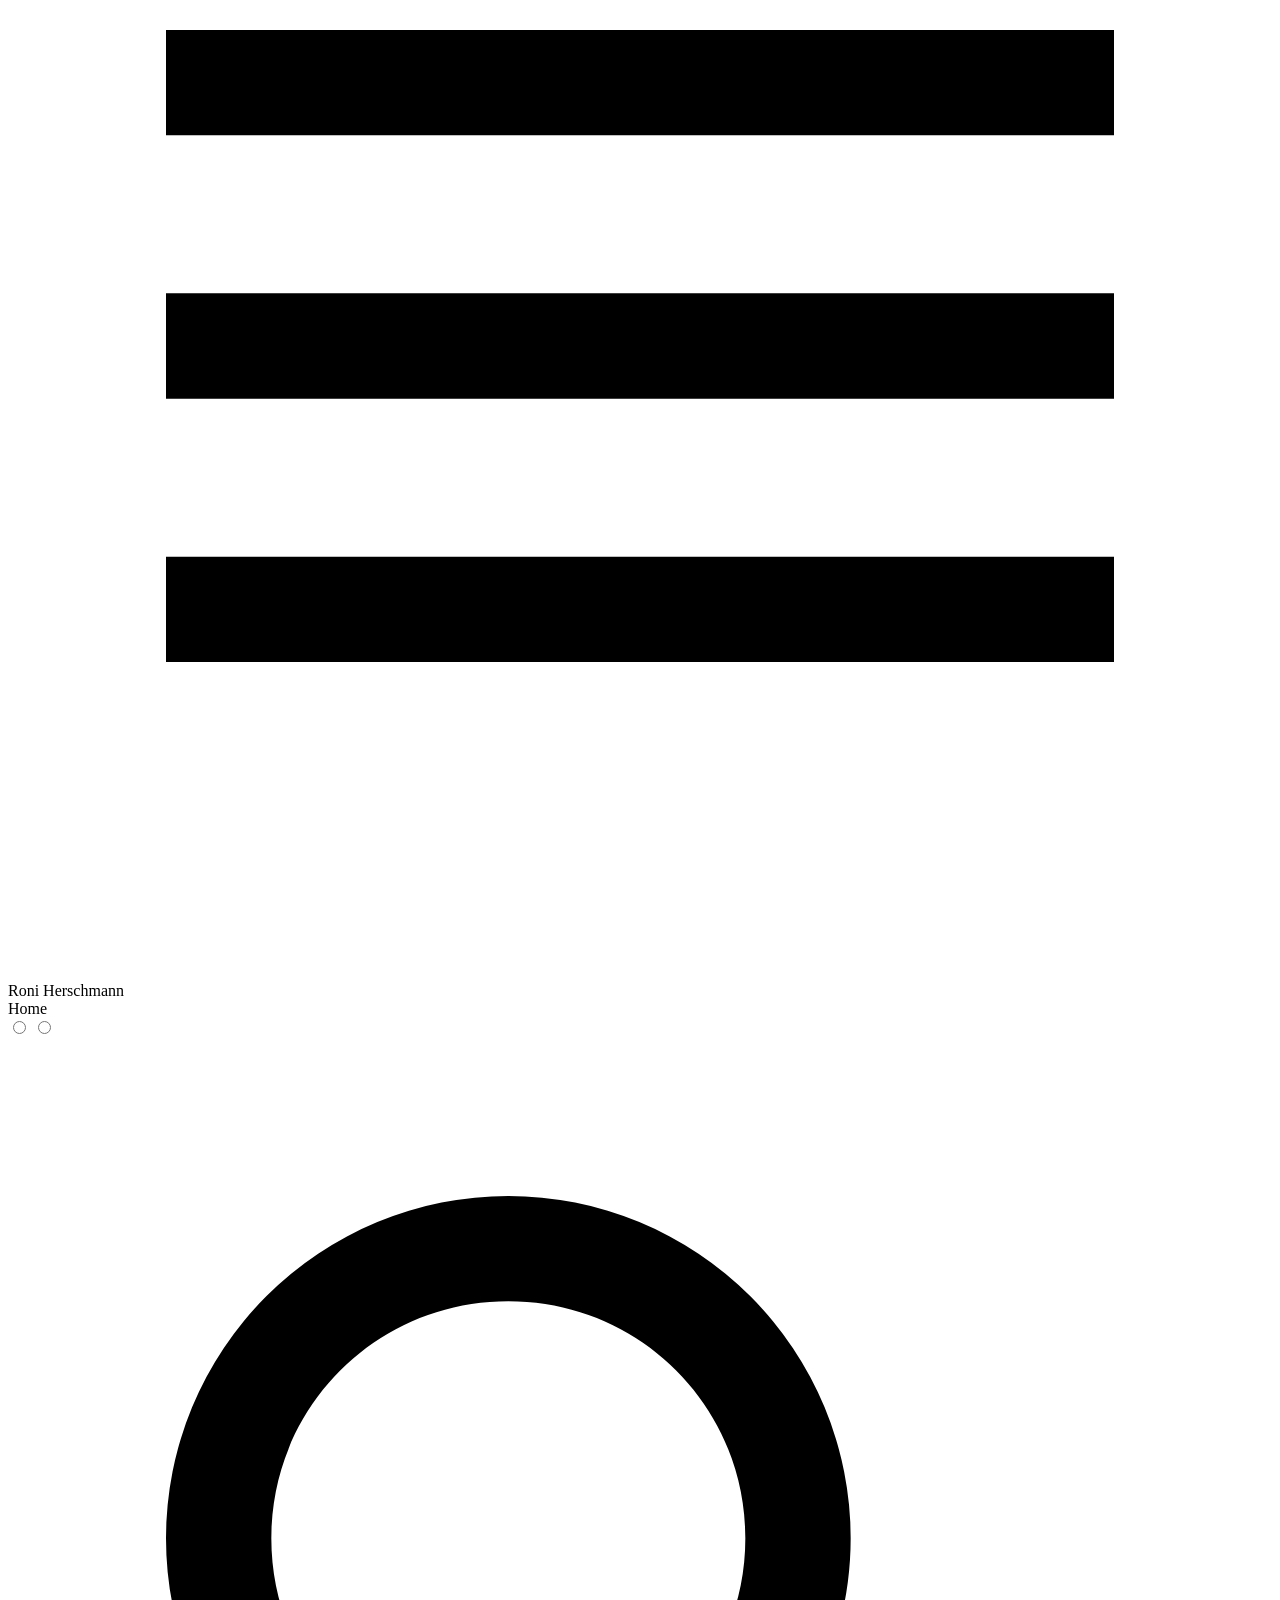
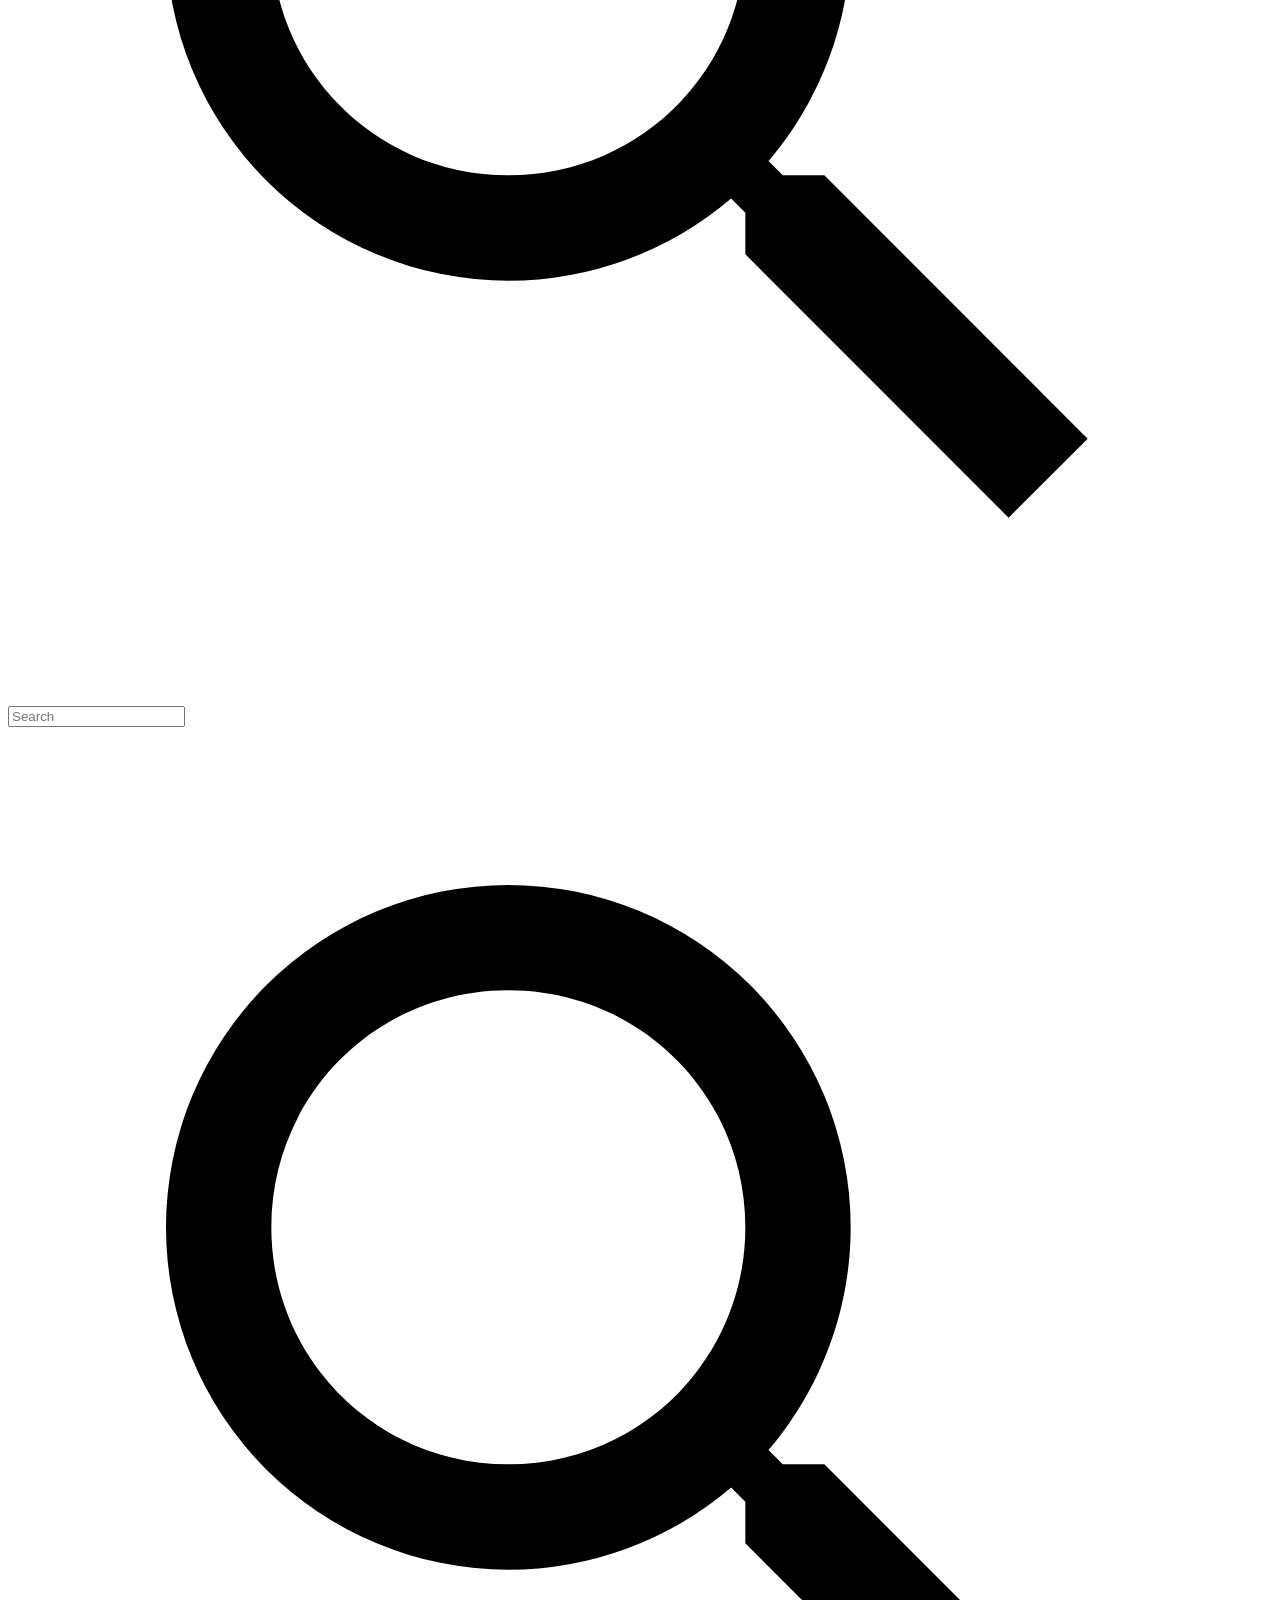
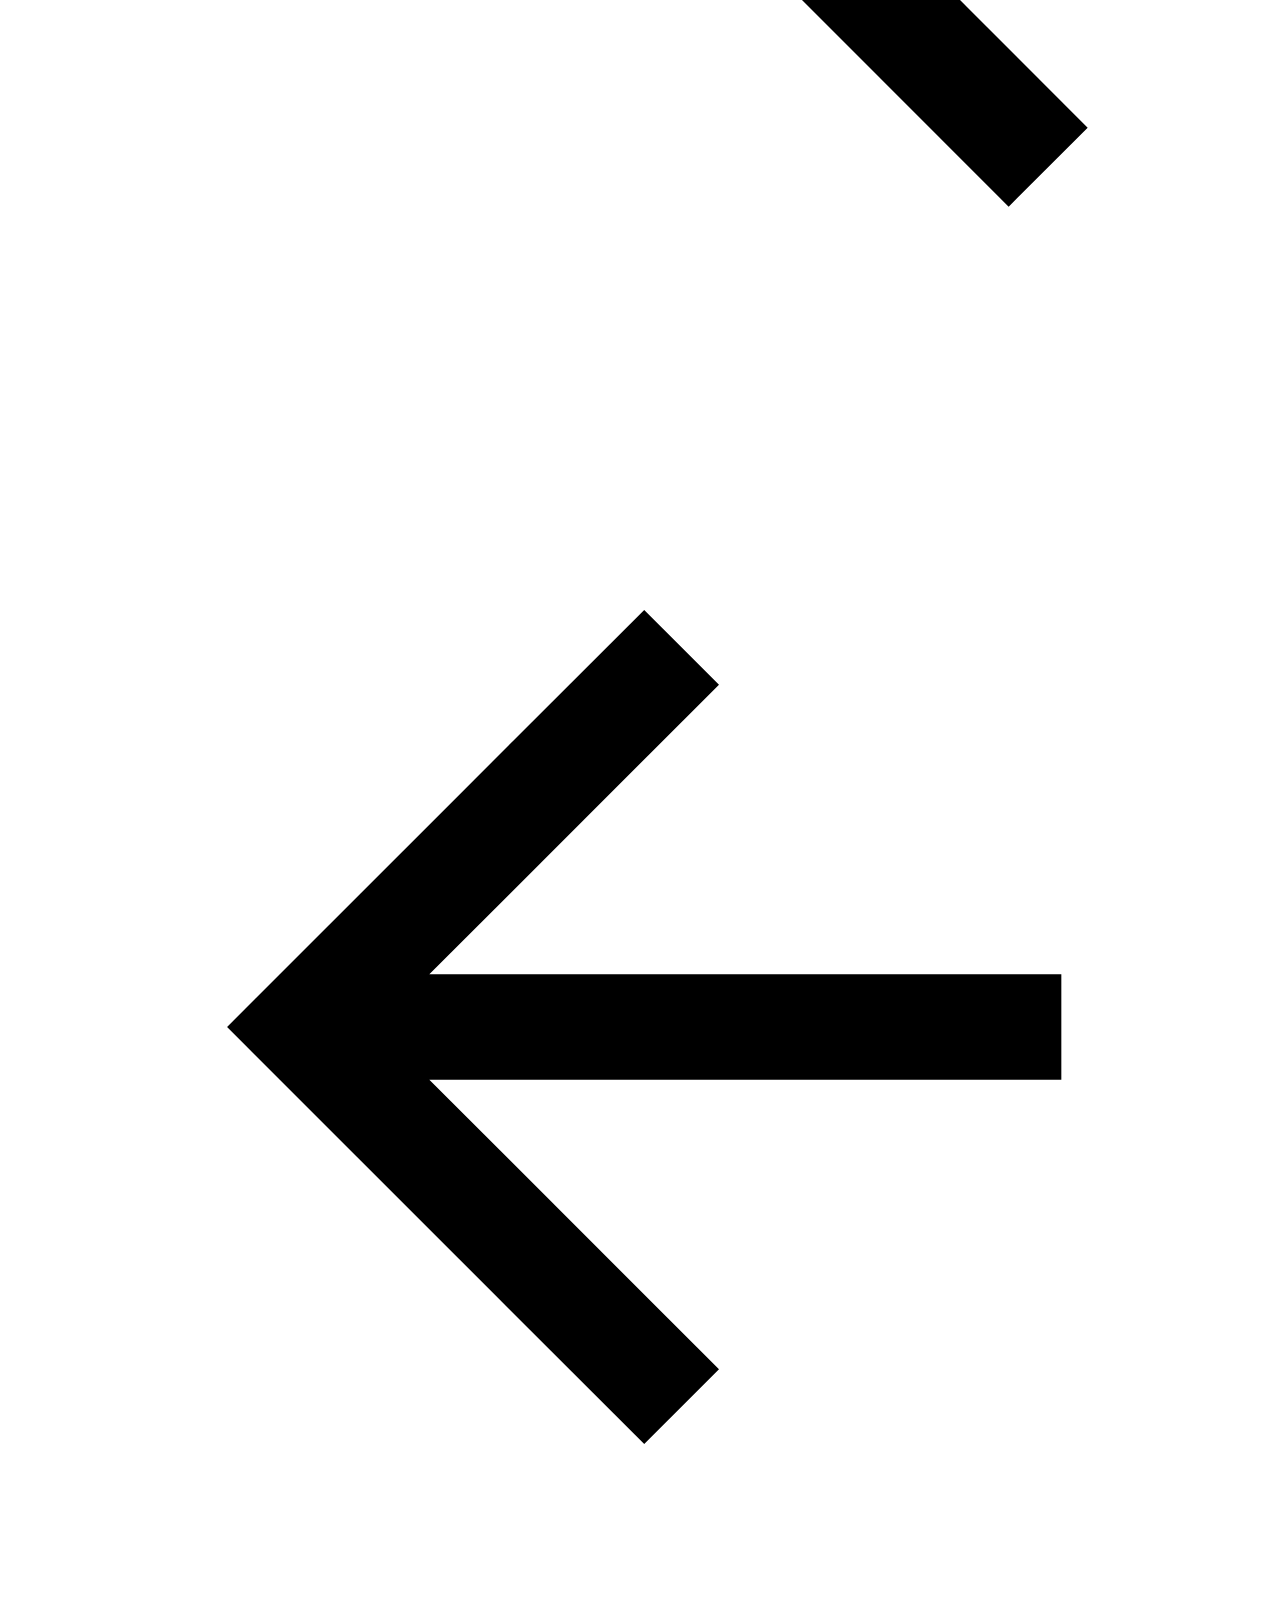
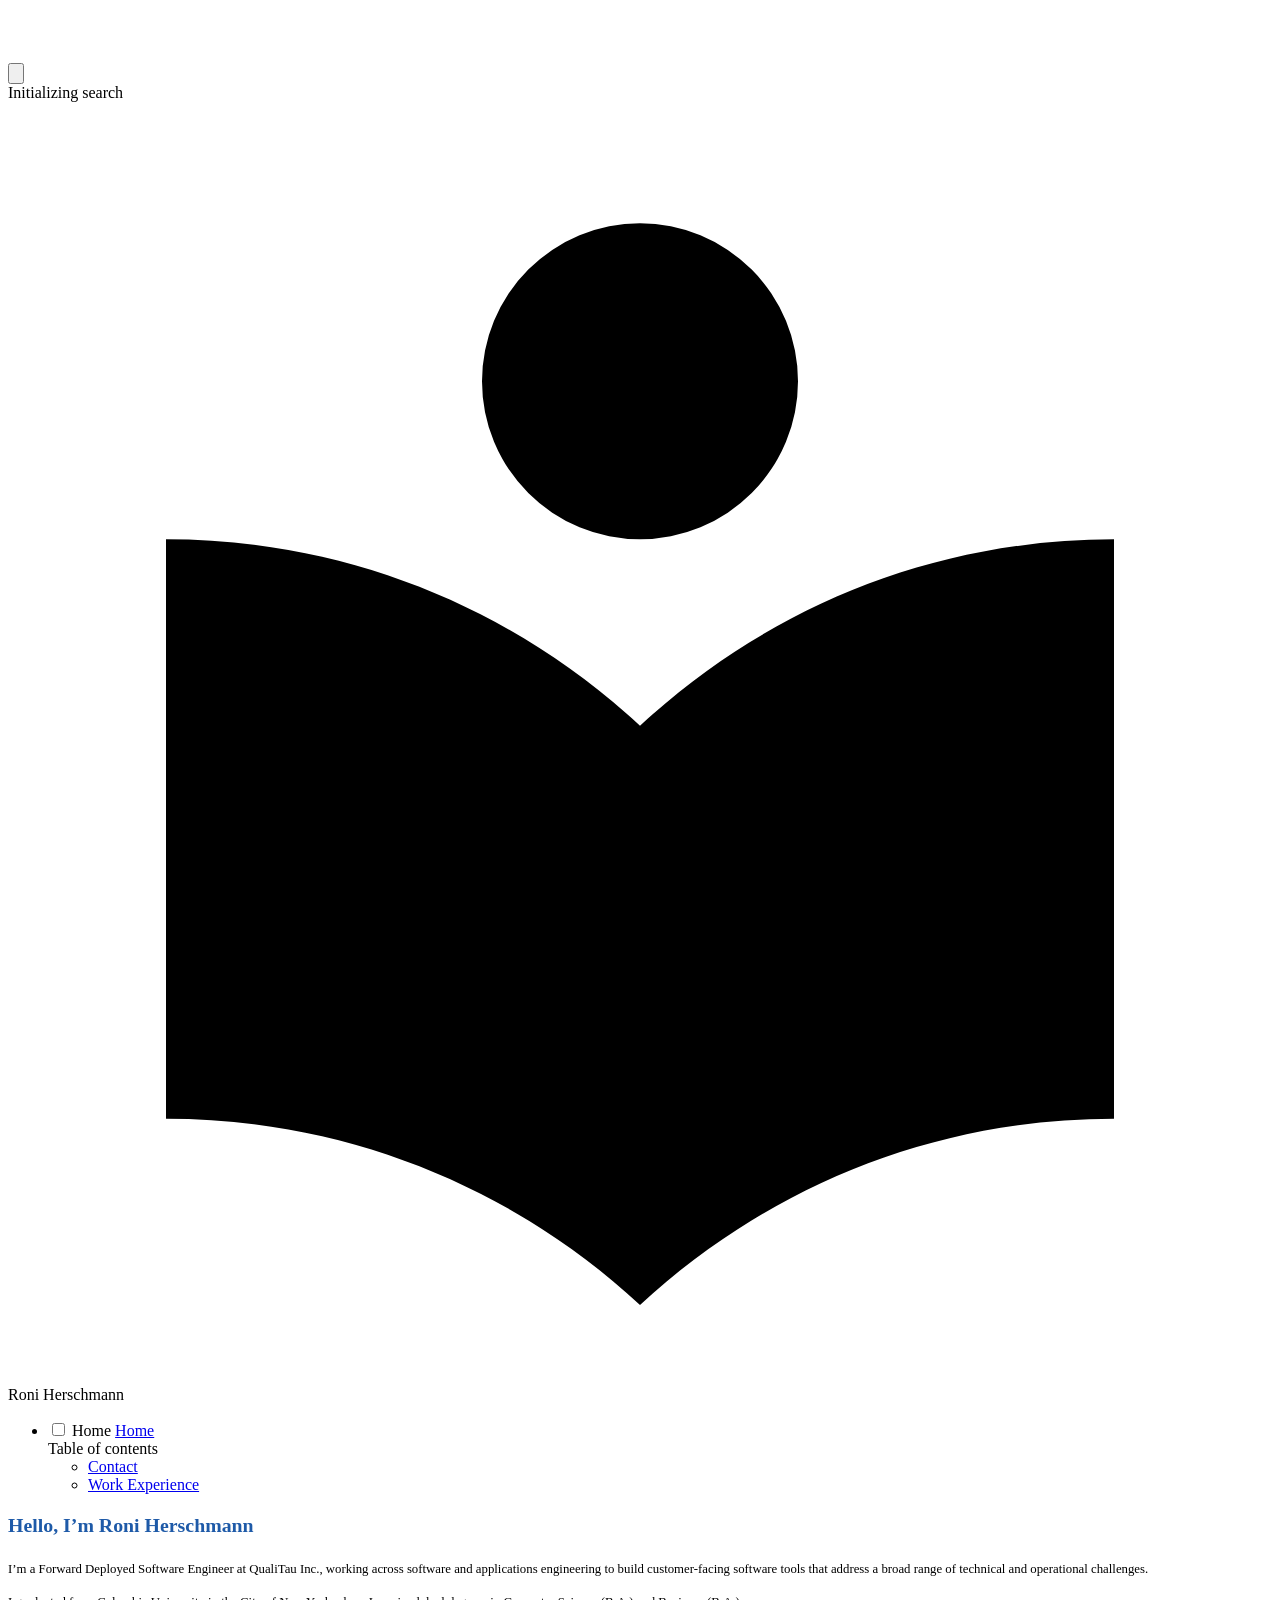
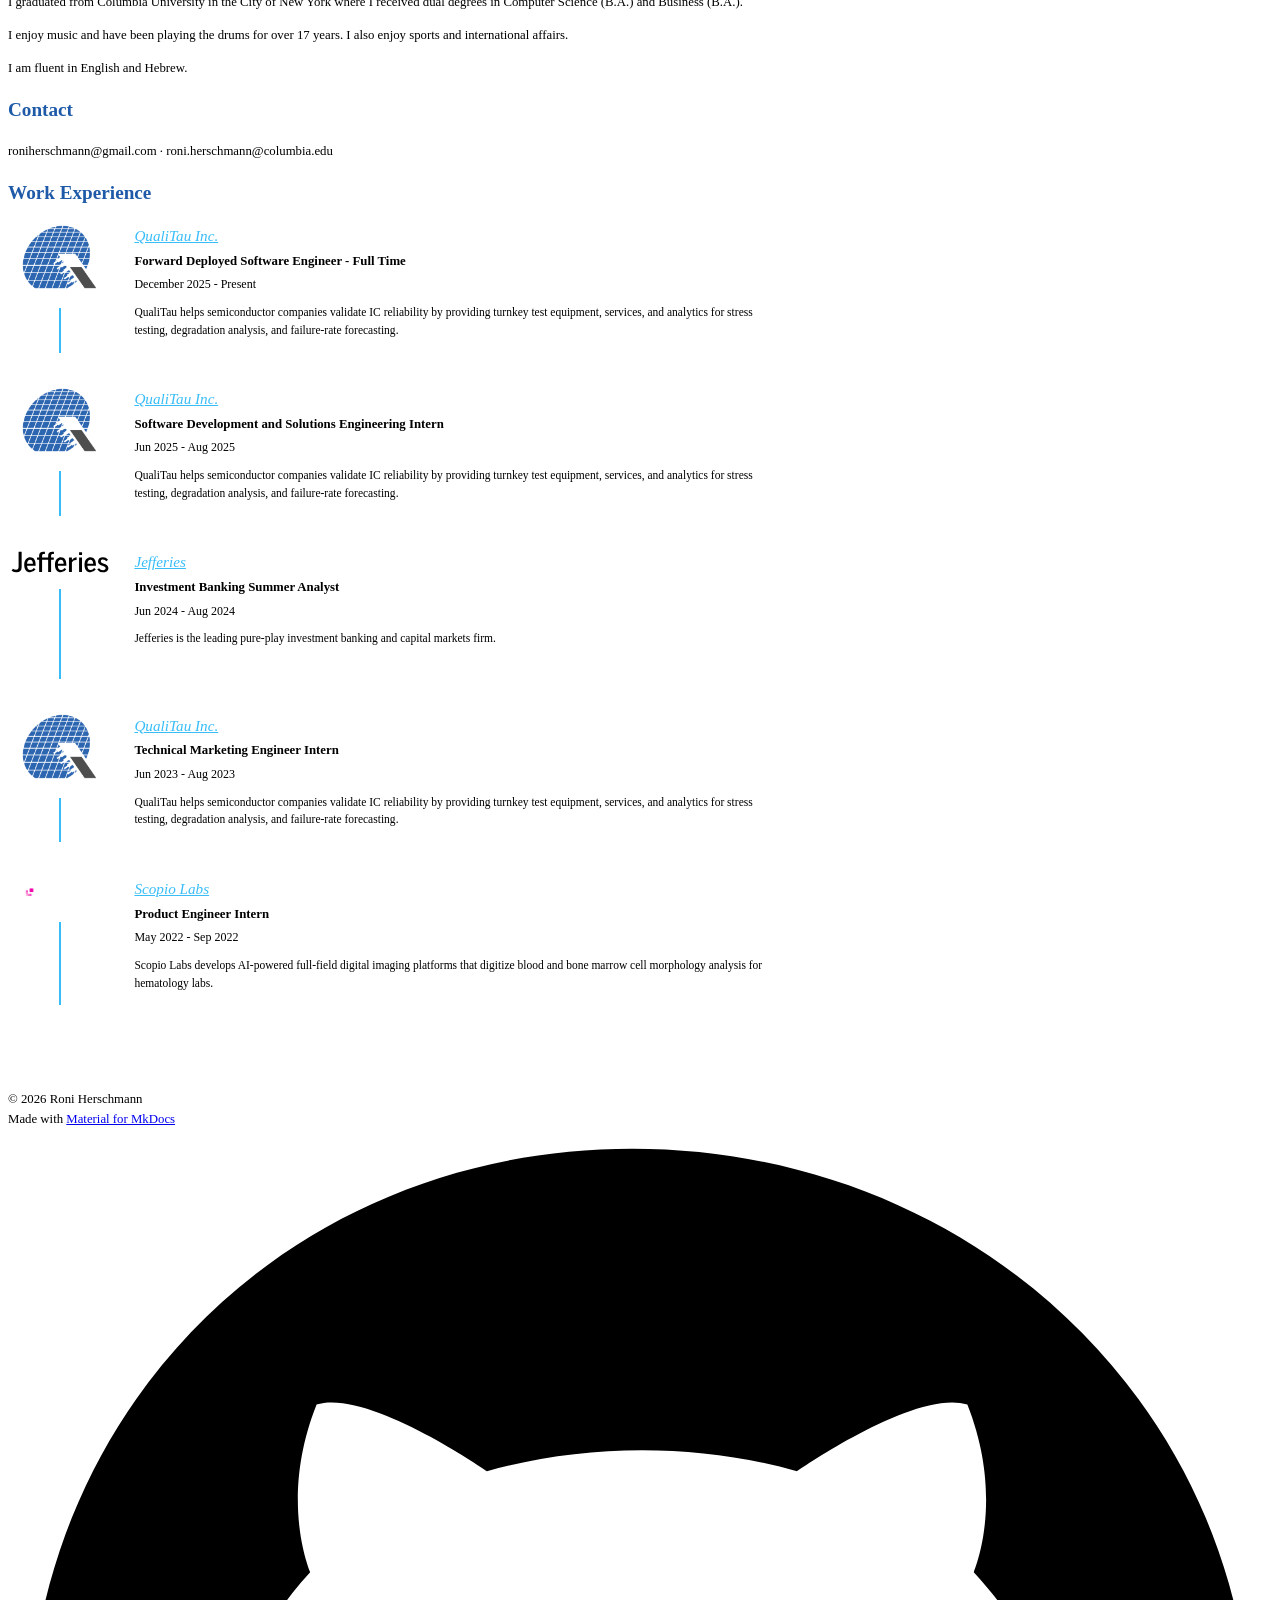
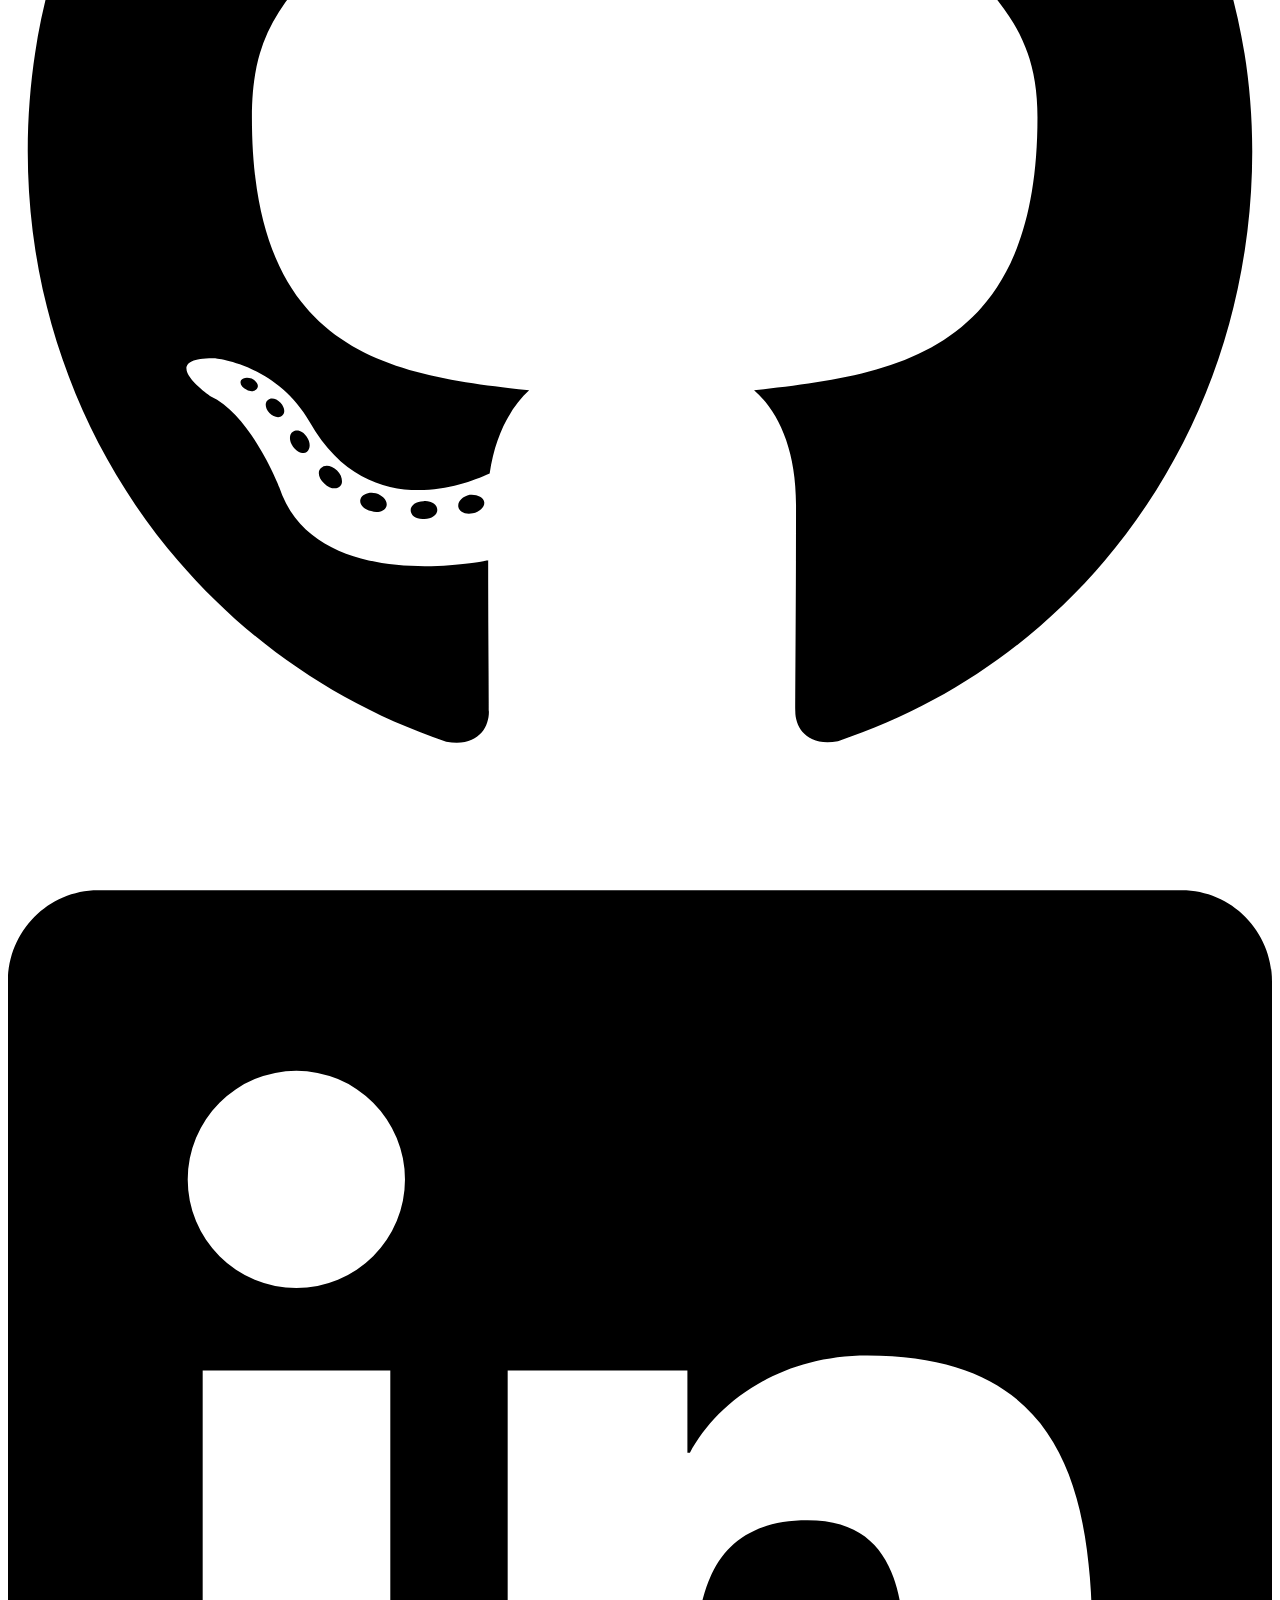
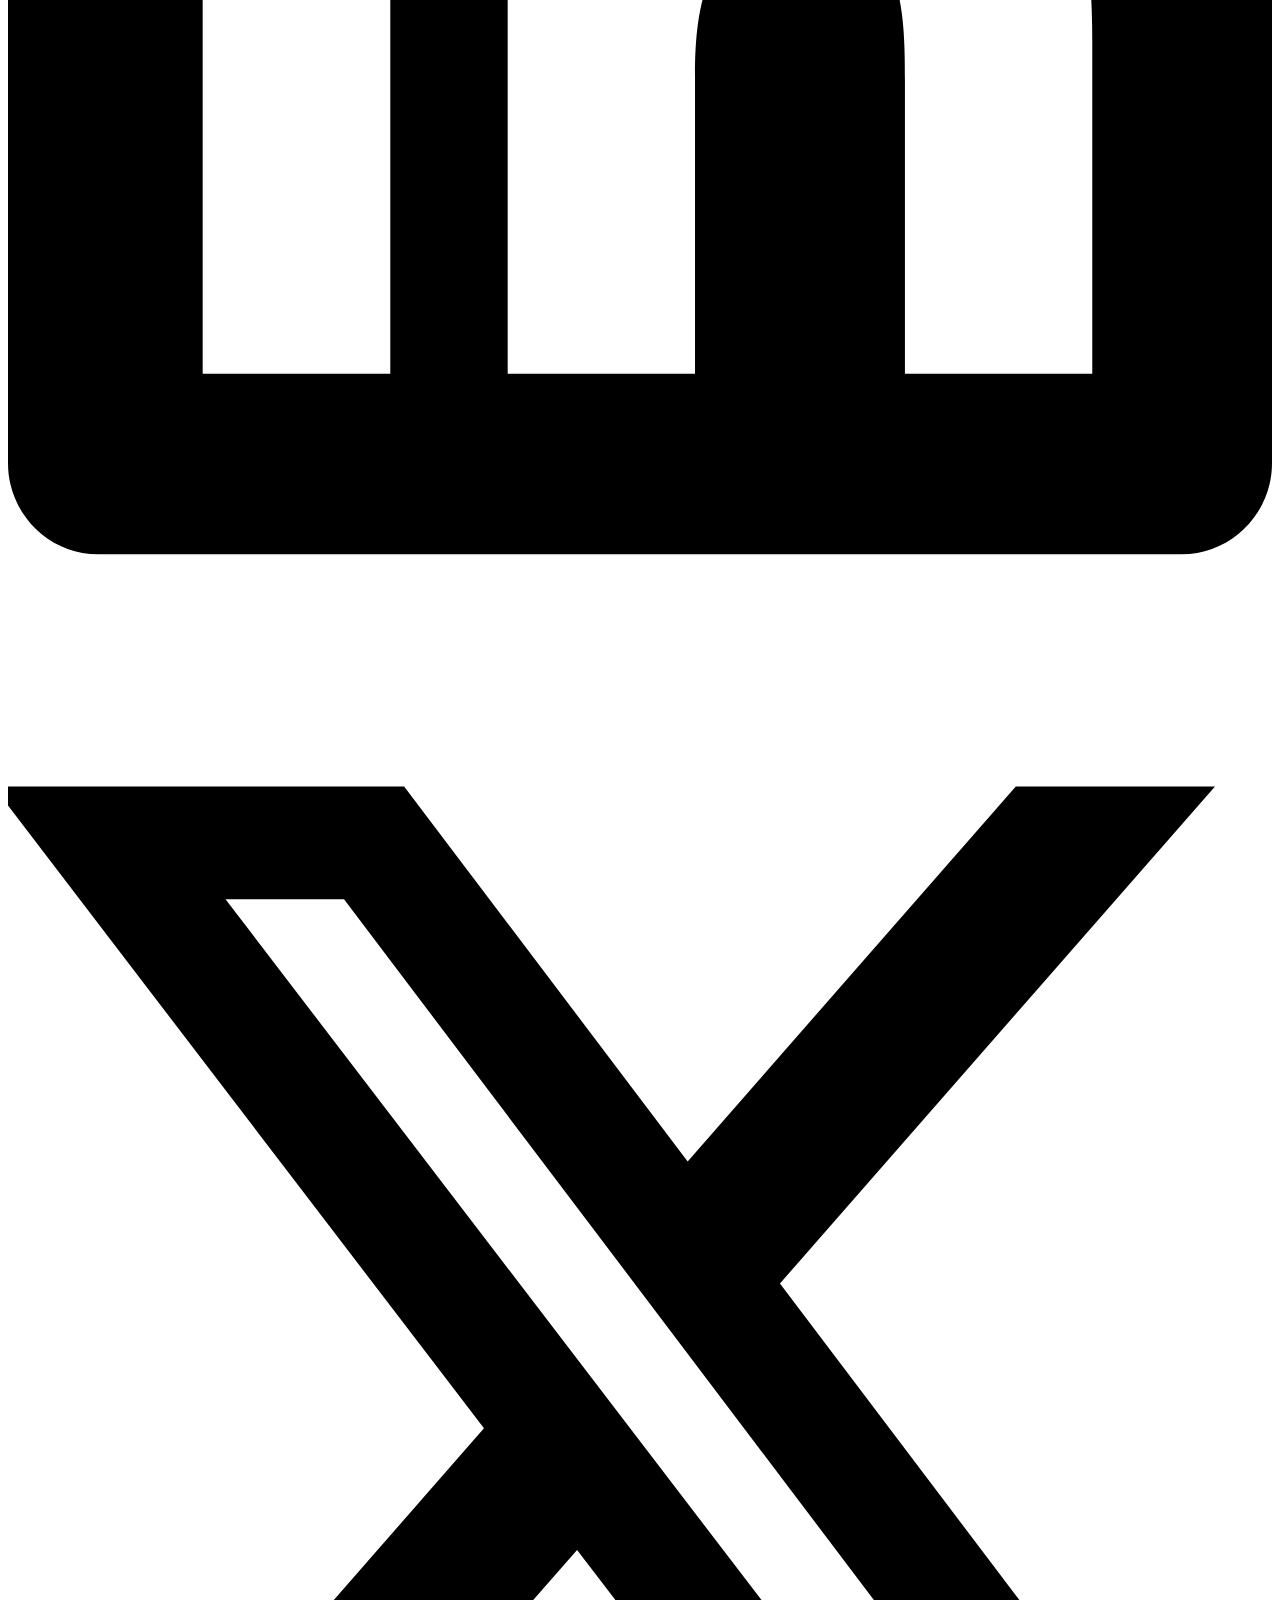
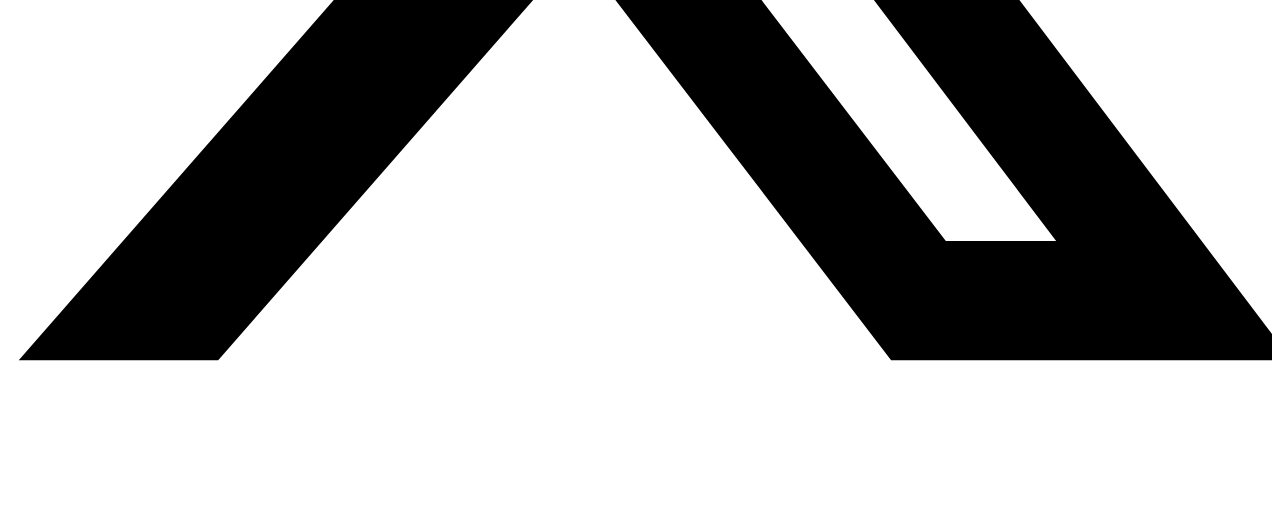
==== commit 1b648da6: "Update personal site" ====
--- a/index.html
+++ b/index.html
@@ -76,7 +76,7 @@
     <div data-md-component="skip">
       
         
-        <a href="#roni-herschmann-forward-deployed-software-engineer" class="md-skip">
+        <a href="#hello-im-roni-herschmann" class="md-skip">
           Skip to content
         </a>
       
@@ -296,10 +296,10 @@
     <ul class="md-nav__list" data-md-component="toc" data-md-scrollfix>
       
         <li class="md-nav__item">
-  <a href="#education" class="md-nav__link">
+  <a href="#contact" class="md-nav__link">
     <span class="md-ellipsis">
       
-        Education
+        Contact
       
     </span>
   </a>
@@ -307,49 +307,10 @@
 </li>
       
         <li class="md-nav__item">
-  <a href="#previous-work" class="md-nav__link">
+  <a href="#work-experience" class="md-nav__link">
     <span class="md-ellipsis">
       
-        Previous work
-      
-    </span>
-  </a>
-  
-    <nav class="md-nav" aria-label="Previous work">
-      <ul class="md-nav__list">
-        
-          <li class="md-nav__item">
-  <a href="#internships-during-undergrad" class="md-nav__link">
-    <span class="md-ellipsis">
-      
-        Internships during undergrad
-      
-    </span>
-  </a>
-  
-</li>
-        
-      </ul>
-    </nav>
-  
-</li>
-      
-        <li class="md-nav__item">
-  <a href="#engineering" class="md-nav__link">
-    <span class="md-ellipsis">
-      
-        Engineering
-      
-    </span>
-  </a>
-  
-</li>
-      
-        <li class="md-nav__item">
-  <a href="#elsewhere" class="md-nav__link">
-    <span class="md-ellipsis">
-      
-        Elsewhere
+        Work Experience
       
     </span>
   </a>
@@ -391,10 +352,10 @@
     <ul class="md-nav__list" data-md-component="toc" data-md-scrollfix>
       
         <li class="md-nav__item">
-  <a href="#education" class="md-nav__link">
+  <a href="#contact" class="md-nav__link">
     <span class="md-ellipsis">
       
-        Education
+        Contact
       
     </span>
   </a>
@@ -402,49 +363,10 @@
 </li>
       
         <li class="md-nav__item">
-  <a href="#previous-work" class="md-nav__link">
+  <a href="#work-experience" class="md-nav__link">
     <span class="md-ellipsis">
       
-        Previous work
-      
-    </span>
-  </a>
-  
-    <nav class="md-nav" aria-label="Previous work">
-      <ul class="md-nav__list">
-        
-          <li class="md-nav__item">
-  <a href="#internships-during-undergrad" class="md-nav__link">
-    <span class="md-ellipsis">
-      
-        Internships during undergrad
-      
-    </span>
-  </a>
-  
-</li>
-        
-      </ul>
-    </nav>
-  
-</li>
-      
-        <li class="md-nav__item">
-  <a href="#engineering" class="md-nav__link">
-    <span class="md-ellipsis">
-      
-        Engineering
-      
-    </span>
-  </a>
-  
-</li>
-      
-        <li class="md-nav__item">
-  <a href="#elsewhere" class="md-nav__link">
-    <span class="md-ellipsis">
-      
-        Elsewhere
+        Work Experience
       
     </span>
   </a>
@@ -468,43 +390,75 @@
 
 
 
-<h1 id="roni-herschmann-forward-deployed-software-engineer">Roni Herschmann - Forward Deployed Software Engineer</h1>
-<p>Currently Based in the SF Bay Area</p>
-<p>Contact: <a href="mailto:roniherschmann@gmail.com">roniherschmann@gmail.com</a> · <a href="mailto:roni.herschmann@columbia.edu">roni.herschmann@columbia.edu</a></p>
-<p>Currently, I work as an FDSE at <a href="https://qualitau.com/">QualiTau Inc.</a>, embedded between engineering departments to create innovative software applications that solve hard problems with precision.</p>
-<p>Forever curious and happy to learn about new things — don't hesitate to reach out.</p>
-<h2 id="education">Education</h2>
-<ul>
-<li><strong>B.A. Computer Science; B.A. Business</strong> — Columbia University in the City of New York (2021–Dec. 2025)</li>
-</ul>
-<h2 id="previous-work">Previous work</h2>
-<p>I have experience across Investment Banking, BioTech, FinTech, and Semiconductor Reliability Testing.</p>
-<h3 id="internships-during-undergrad">Internships during undergrad</h3>
-<ul>
-<li>Solutions Engineering Intern — QualiTau Inc.</li>
-<li>Investment Banking (covered Deep-tech, software, and all things related to Israel) — Jefferies</li>
-<li>Labs, Technical Marketing, software development engineering — QualiTau Inc.</li>
-<li>Product Engineering — Scopio Labs</li>
-</ul>
-<h2 id="engineering">Engineering</h2>
-<p>I have made real contributions to projects in the following fields:</p>
-<ul>
-<li>ML Applications</li>
-<li>LLM Fine-tuning / Reinforcement Learning</li>
-<li>Image Recognition</li>
-<li>Network Engineering</li>
-<li>Compliance Automation</li>
-<li>Full Stack Development</li>
-<li>SDLC</li>
-<li>Mobile App Development (iOS / Xcode)</li>
-<li>Business Development &amp; Market Research</li>
-<li>Financial Modeling &amp; Finance Automation</li>
-</ul>
-<p>My GitHub repos are private, but if you're interested in learning more about my software projects, feel free to reach out.</p>
-<p>I'm fluent in English and Hebrew, and I've been playing the drums for over 17 years.</p>
-<h2 id="elsewhere">Elsewhere</h2>
-<p><a href="https://x.com/roniherschmann">X</a> (I never post) · <a href="https://www.linkedin.com/in/roni-h-488aba18b/">LinkedIn</a> · <a href="https://github.com/roniherschmann">GitHub</a></p>
-<p>Thanks for stopping by.</p>
+<h1 id="hello-im-roni-herschmann">Hello, I’m Roni Herschmann</h1>
+<p>I’m a Forward Deployed Software Engineer at QualiTau Inc., working across software and applications engineering to build customer-facing software tools that address a broad range of technical and operational challenges.</p>
+<p>I graduated from Columbia University in the City of New York where I received dual degrees in Computer Science (B.A.) and Business (B.A.).</p>
+<p>I enjoy music and have been playing the drums for over 17 years. I also enjoy sports and international affairs.</p>
+<p>I am fluent in English and Hebrew.</p>
+<h2 id="contact">Contact</h2>
+<p>roniherschmann@gmail.com · roni.herschmann@columbia.edu</p>
+<h2 id="work-experience">Work Experience</h2>
+<div class="experience-timeline">
+  <section class="experience-item">
+    <div class="experience-media">
+      <img class="company-logo company-logo--qualitau" src="assets/images/logos/qualitau.png" alt="QualiTau Inc. logo">
+    </div>
+    <div class="experience-copy">
+      <p class="experience-company"><a href="https://qualitau.com/">QualiTau Inc.</a></p>
+      <p class="experience-title">Forward Deployed Software Engineer - Full Time</p>
+      <p class="experience-date">December 2025 - Present</p>
+      <p class="experience-brief">QualiTau helps semiconductor companies validate IC reliability by providing turnkey test equipment, services, and analytics for stress testing, degradation analysis, and failure-rate forecasting.</p>
+    </div>
+  </section>
+
+  <section class="experience-item">
+    <div class="experience-media">
+      <img class="company-logo company-logo--qualitau" src="assets/images/logos/qualitau.png" alt="QualiTau Inc. logo">
+    </div>
+    <div class="experience-copy">
+      <p class="experience-company"><a href="https://qualitau.com/">QualiTau Inc.</a></p>
+      <p class="experience-title">Software Development and Solutions Engineering Intern</p>
+      <p class="experience-date">Jun 2025 - Aug 2025</p>
+      <p class="experience-brief">QualiTau helps semiconductor companies validate IC reliability by providing turnkey test equipment, services, and analytics for stress testing, degradation analysis, and failure-rate forecasting.</p>
+    </div>
+  </section>
+
+  <section class="experience-item">
+    <div class="experience-media">
+      <img class="company-logo company-logo--jefferies" src="assets/images/logos/jefferies.svg" alt="Jefferies logo">
+    </div>
+    <div class="experience-copy">
+      <p class="experience-company"><a href="https://www.jefferies.com/">Jefferies</a></p>
+      <p class="experience-title">Investment Banking Summer Analyst</p>
+      <p class="experience-date">Jun 2024 - Aug 2024</p>
+      <p class="experience-brief">Jefferies is the leading pure-play investment banking and capital markets firm.</p>
+    </div>
+  </section>
+
+  <section class="experience-item">
+    <div class="experience-media">
+      <img class="company-logo company-logo--qualitau" src="assets/images/logos/qualitau.png" alt="QualiTau Inc. logo">
+    </div>
+    <div class="experience-copy">
+      <p class="experience-company"><a href="https://qualitau.com/">QualiTau Inc.</a></p>
+      <p class="experience-title">Technical Marketing Engineer Intern</p>
+      <p class="experience-date">Jun 2023 - Aug 2023</p>
+      <p class="experience-brief">QualiTau helps semiconductor companies validate IC reliability by providing turnkey test equipment, services, and analytics for stress testing, degradation analysis, and failure-rate forecasting.</p>
+    </div>
+  </section>
+
+  <section class="experience-item">
+    <div class="experience-media">
+      <img class="company-logo company-logo--scopio" src="assets/images/logos/scopio-labs.png" alt="Scopio Labs logo">
+    </div>
+    <div class="experience-copy">
+      <p class="experience-company"><a href="https://scopiolabs.com/">Scopio Labs</a></p>
+      <p class="experience-title">Product Engineer Intern</p>
+      <p class="experience-date">May 2022 - Sep 2022</p>
+      <p class="experience-brief">Scopio Labs develops AI-powered full-field digital imaging platforms that digitize blood and bone marrow cell morphology analysis for hematology labs.</p>
+    </div>
+  </section>
+</div>
 
 
 
--- a/stylesheets/extra.css
+++ b/stylesheets/extra.css
@@ -1,7 +1,3 @@
-.md-main__inner {
-  max-width: 1400px;
-}
-
 [data-md-color-primary="indigo"] {
   --md-primary-fg-color: #1e5aa8;
   --md-primary-fg-color--light: #2f73c8;
@@ -13,10 +9,8 @@
   --md-accent-fg-color--transparent: rgba(56, 189, 248, 0.1);
 }
 
-@media screen and (min-width: 76.25em) {
-  .md-sidebar--secondary {
-    margin-left: 2rem;
-  }
+.md-main__inner {
+  max-width: 1400px;
 }
 
 .md-content__inner {
@@ -43,4 +37,127 @@
 .md-typeset h3 {
   color: var(--md-primary-fg-color);
   font-weight: 600;
+  margin-bottom: 0.35rem;
 }
+
+.md-typeset .experience-timeline {
+  margin-top: 1rem;
+  max-width: 48rem;
+}
+
+.md-typeset .experience-item {
+  display: grid;
+  gap: 1.4rem;
+  grid-template-columns: 6.5rem minmax(0, 1fr);
+  margin: 0 0 2.2rem;
+}
+
+.md-typeset .experience-media {
+  align-items: center;
+  display: flex;
+  flex-direction: column;
+  min-height: 8rem;
+}
+
+.md-typeset .experience-media::after {
+  background: var(--md-accent-fg-color);
+  content: "";
+  display: block;
+  flex: 1;
+  margin-top: 1rem;
+  width: 0.12rem;
+}
+
+.md-typeset .company-logo {
+  display: block;
+  flex: 0 0 auto;
+  height: auto;
+  margin: 0;
+  object-fit: contain;
+}
+
+.md-typeset .company-logo--qualitau {
+  max-width: 4.8rem;
+}
+
+.md-typeset .company-logo--jefferies {
+  max-width: 6.1rem;
+}
+
+.md-typeset .company-logo--scopio {
+  max-width: 5.4rem;
+}
+
+.md-typeset .experience-copy {
+  padding-top: 0.15rem;
+}
+
+.md-typeset .experience-company {
+  color: var(--md-accent-fg-color);
+  font-size: 0.95rem;
+  font-style: italic;
+  font-weight: 500;
+  line-height: 1.2;
+  margin: 0 0 0.35rem;
+}
+
+.md-typeset .experience-company a {
+  color: inherit;
+}
+
+.md-typeset .experience-company a:hover {
+  color: var(--md-primary-fg-color);
+}
+
+.md-typeset .experience-title {
+  font-weight: 700;
+  margin: 0 0 0.25rem;
+}
+
+.md-typeset .experience-date {
+  color: var(--md-default-fg-color--light);
+  font-size: 0.75rem;
+  margin: 0 0 0.6rem;
+}
+
+.md-typeset .experience-brief {
+  color: var(--md-default-fg-color--light);
+  font-size: 0.72rem;
+  line-height: 1.55;
+  margin: 0;
+  max-width: 44rem;
+}
+
+@media screen and (min-width: 76.25em) {
+  .md-sidebar--secondary {
+    display: none;
+  }
+
+  .md-content {
+    margin-right: 0;
+  }
+}
+
+@media screen and (max-width: 44.9375em) {
+  .md-typeset .experience-item {
+    gap: 0.9rem;
+    grid-template-columns: 4.2rem minmax(0, 1fr);
+    margin-bottom: 1.8rem;
+  }
+
+  .md-typeset .experience-media {
+    min-height: 7rem;
+  }
+
+  .md-typeset .company-logo--qualitau {
+    max-width: 3.4rem;
+  }
+
+  .md-typeset .company-logo--jefferies {
+    max-width: 4rem;
+  }
+
+  .md-typeset .company-logo--scopio {
+    max-width: 3.6rem;
+  }
+}
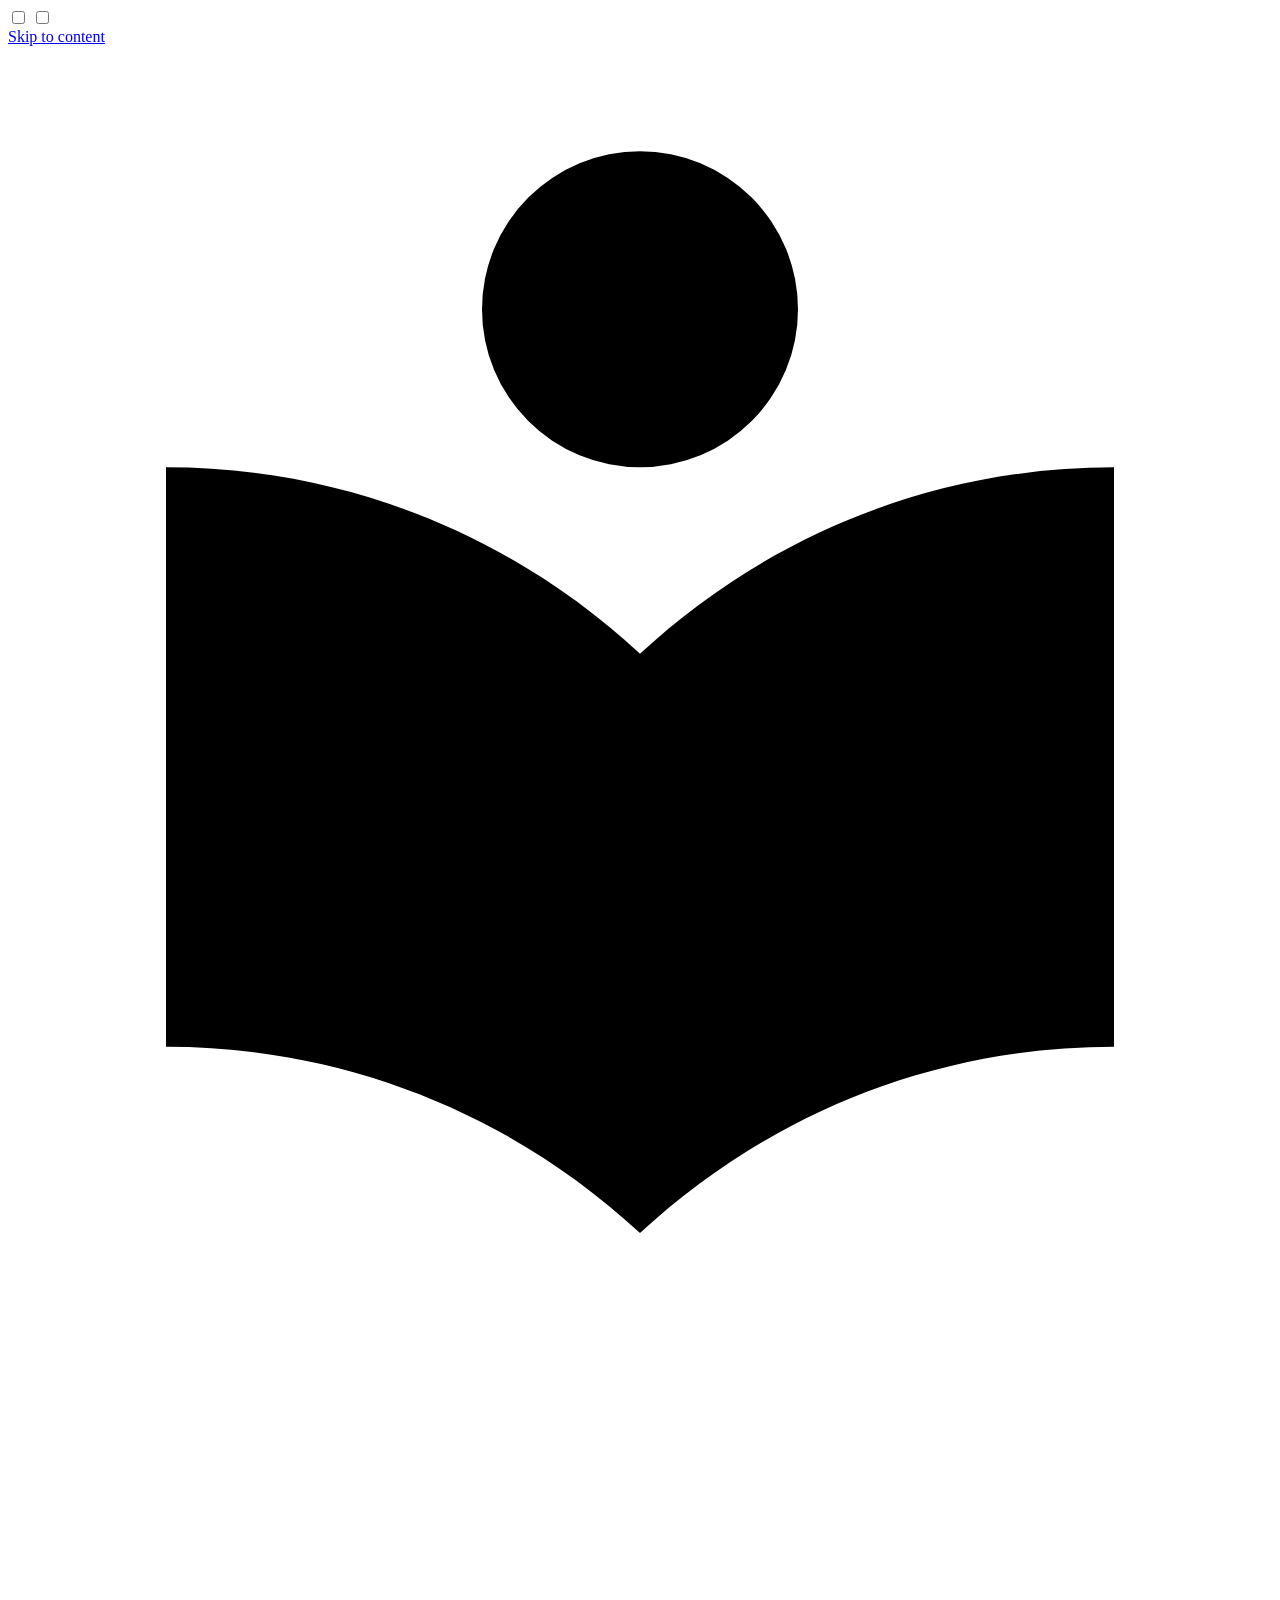
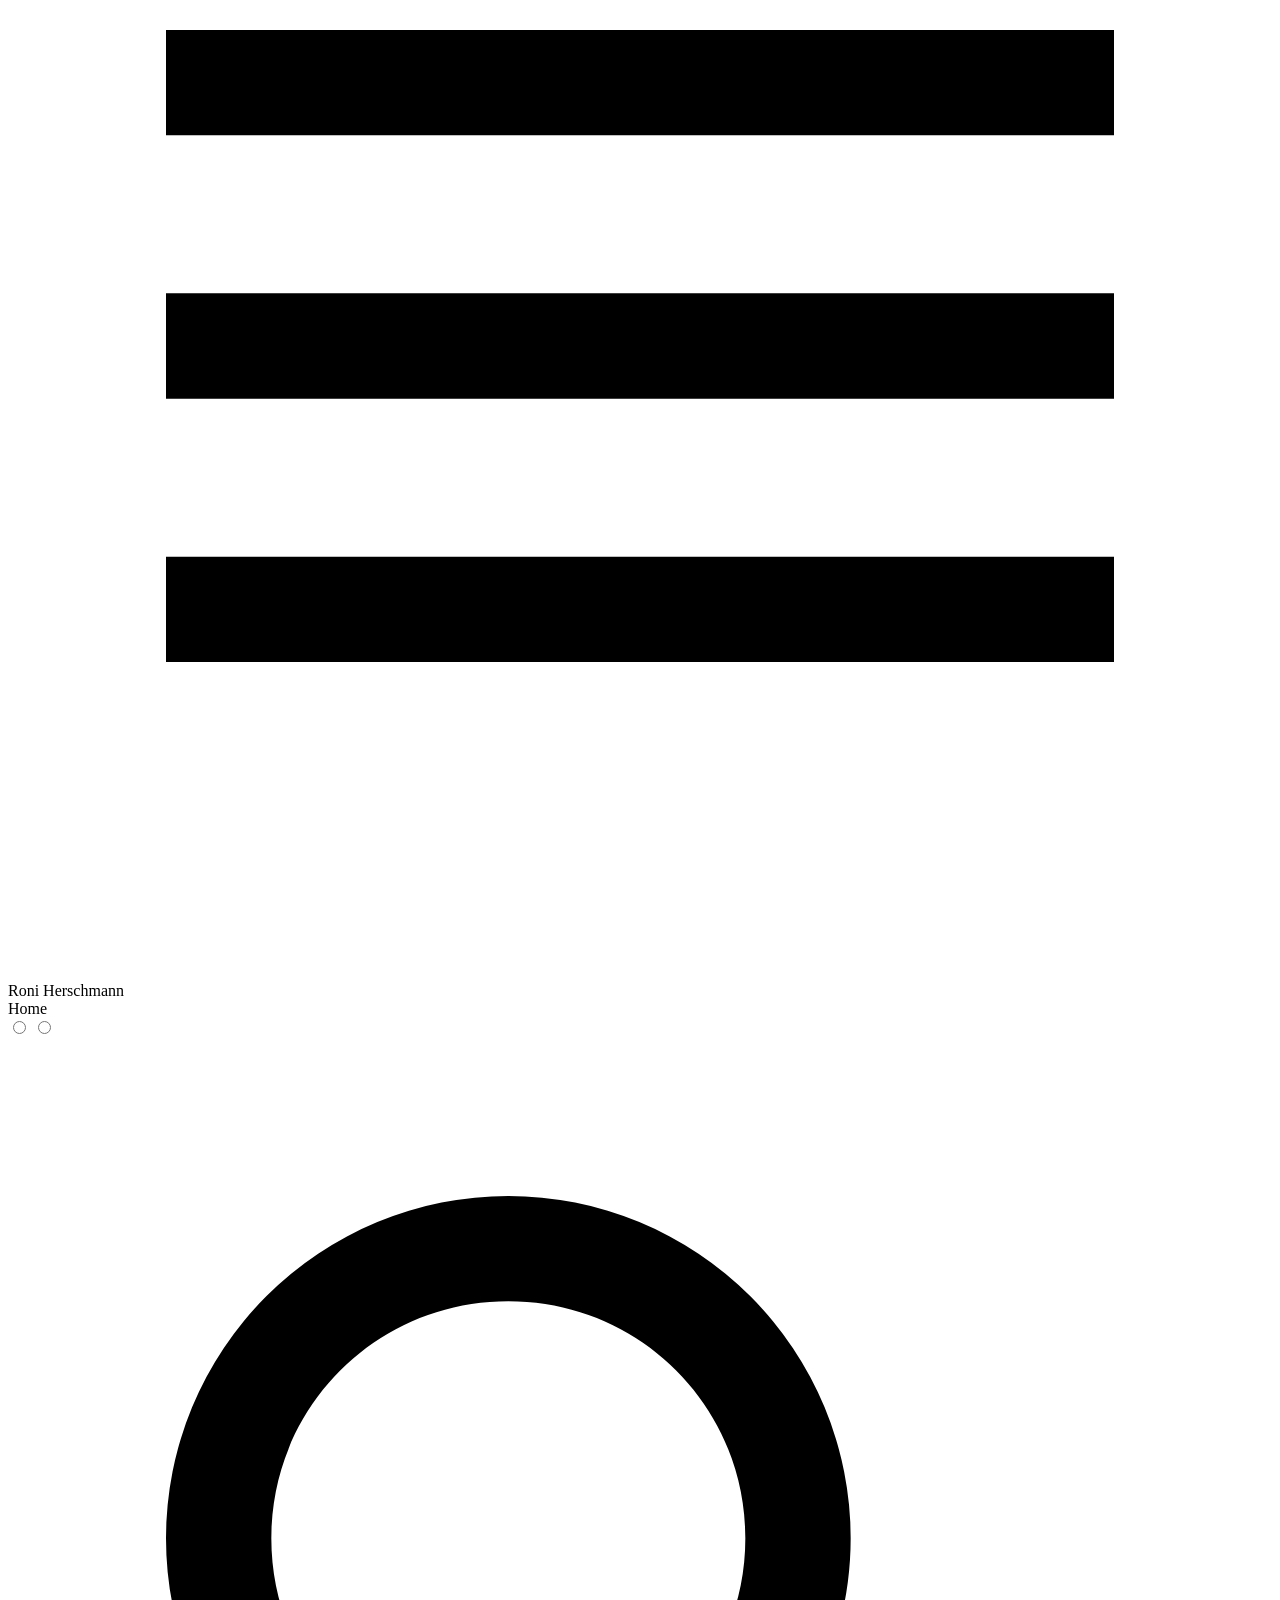
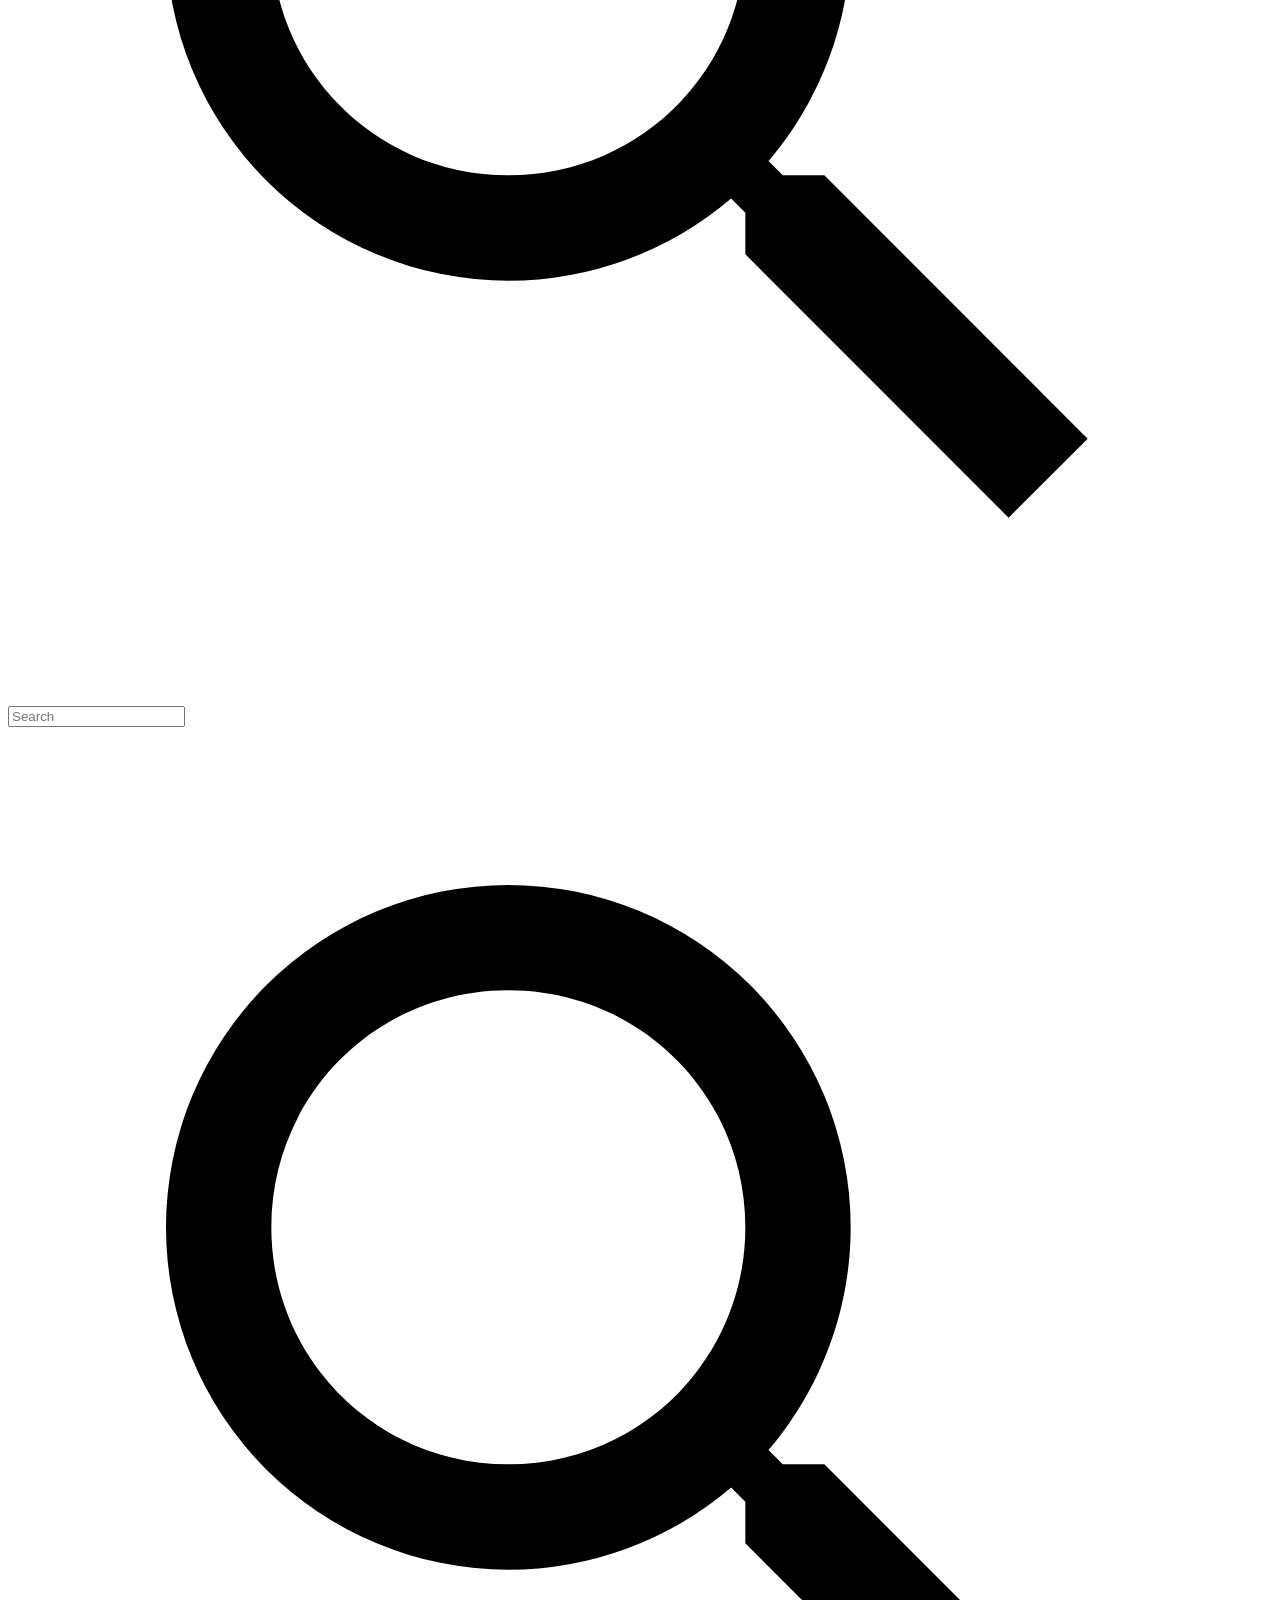
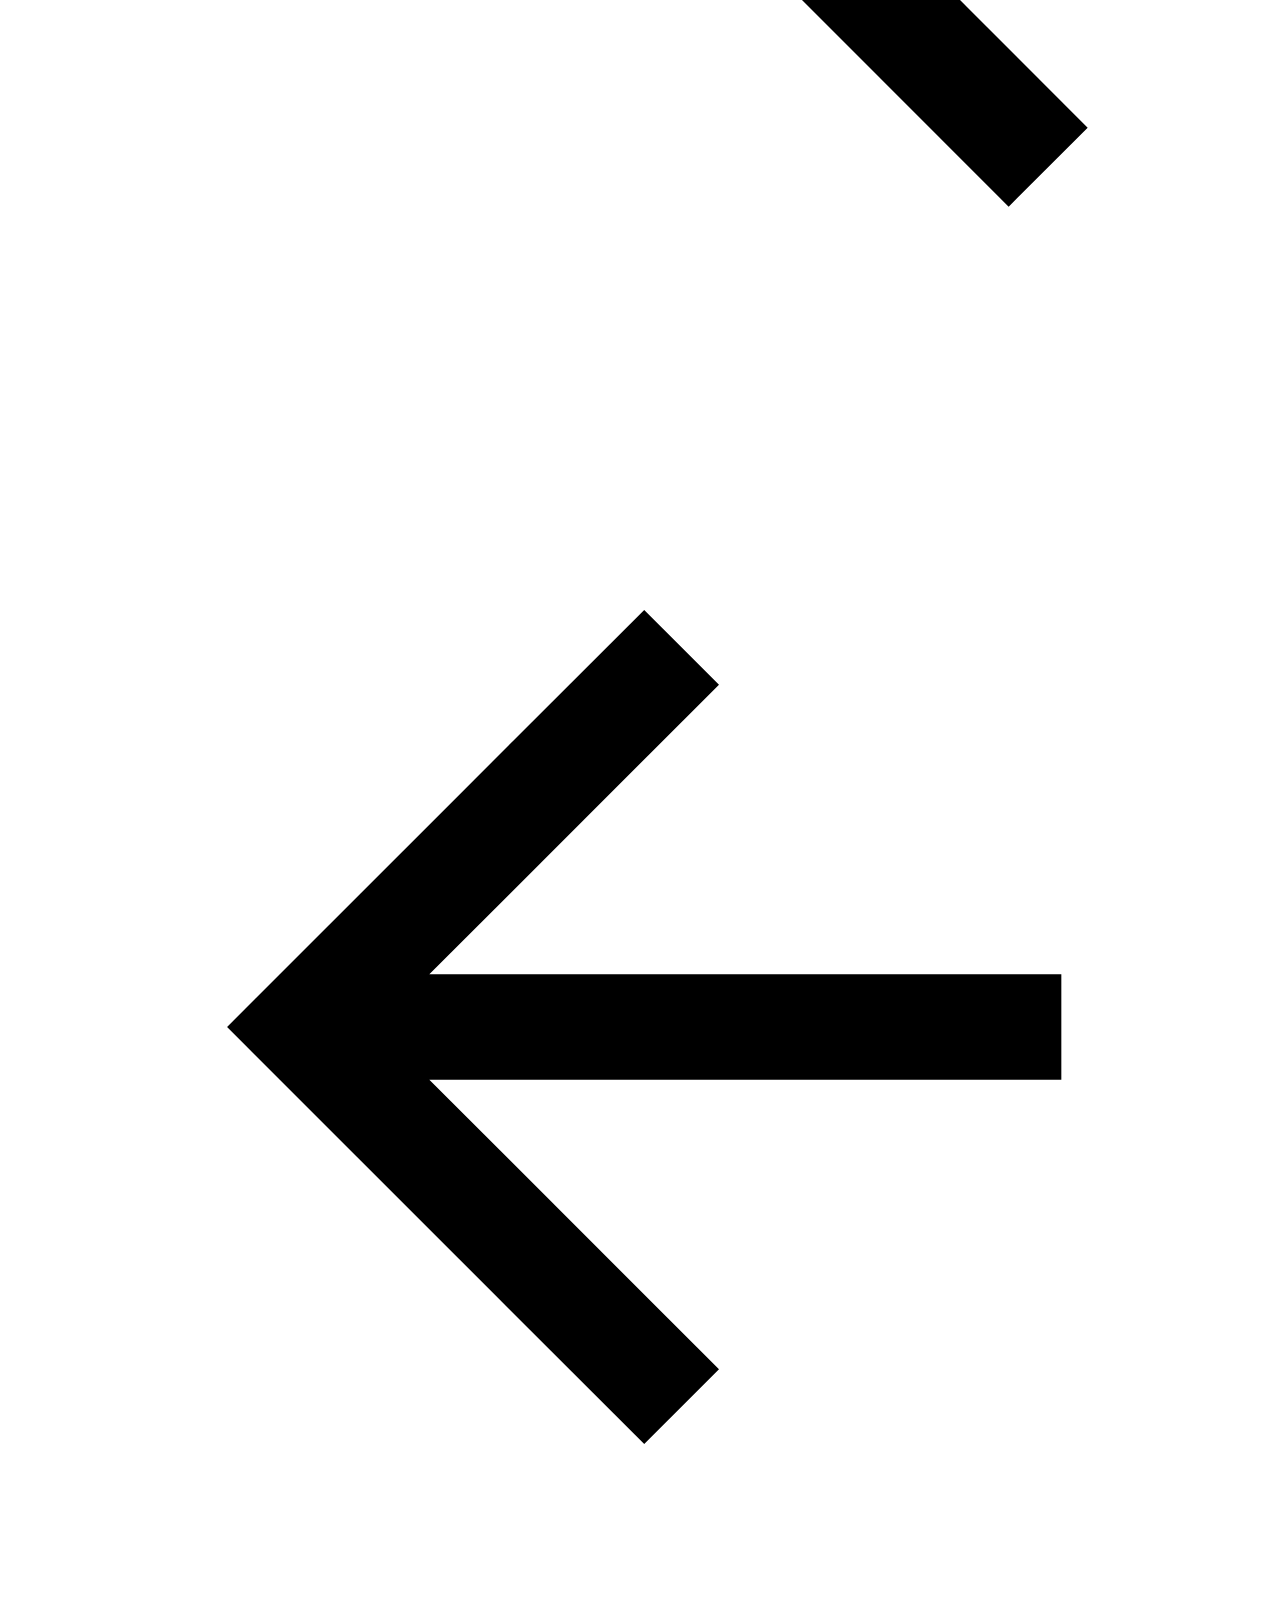
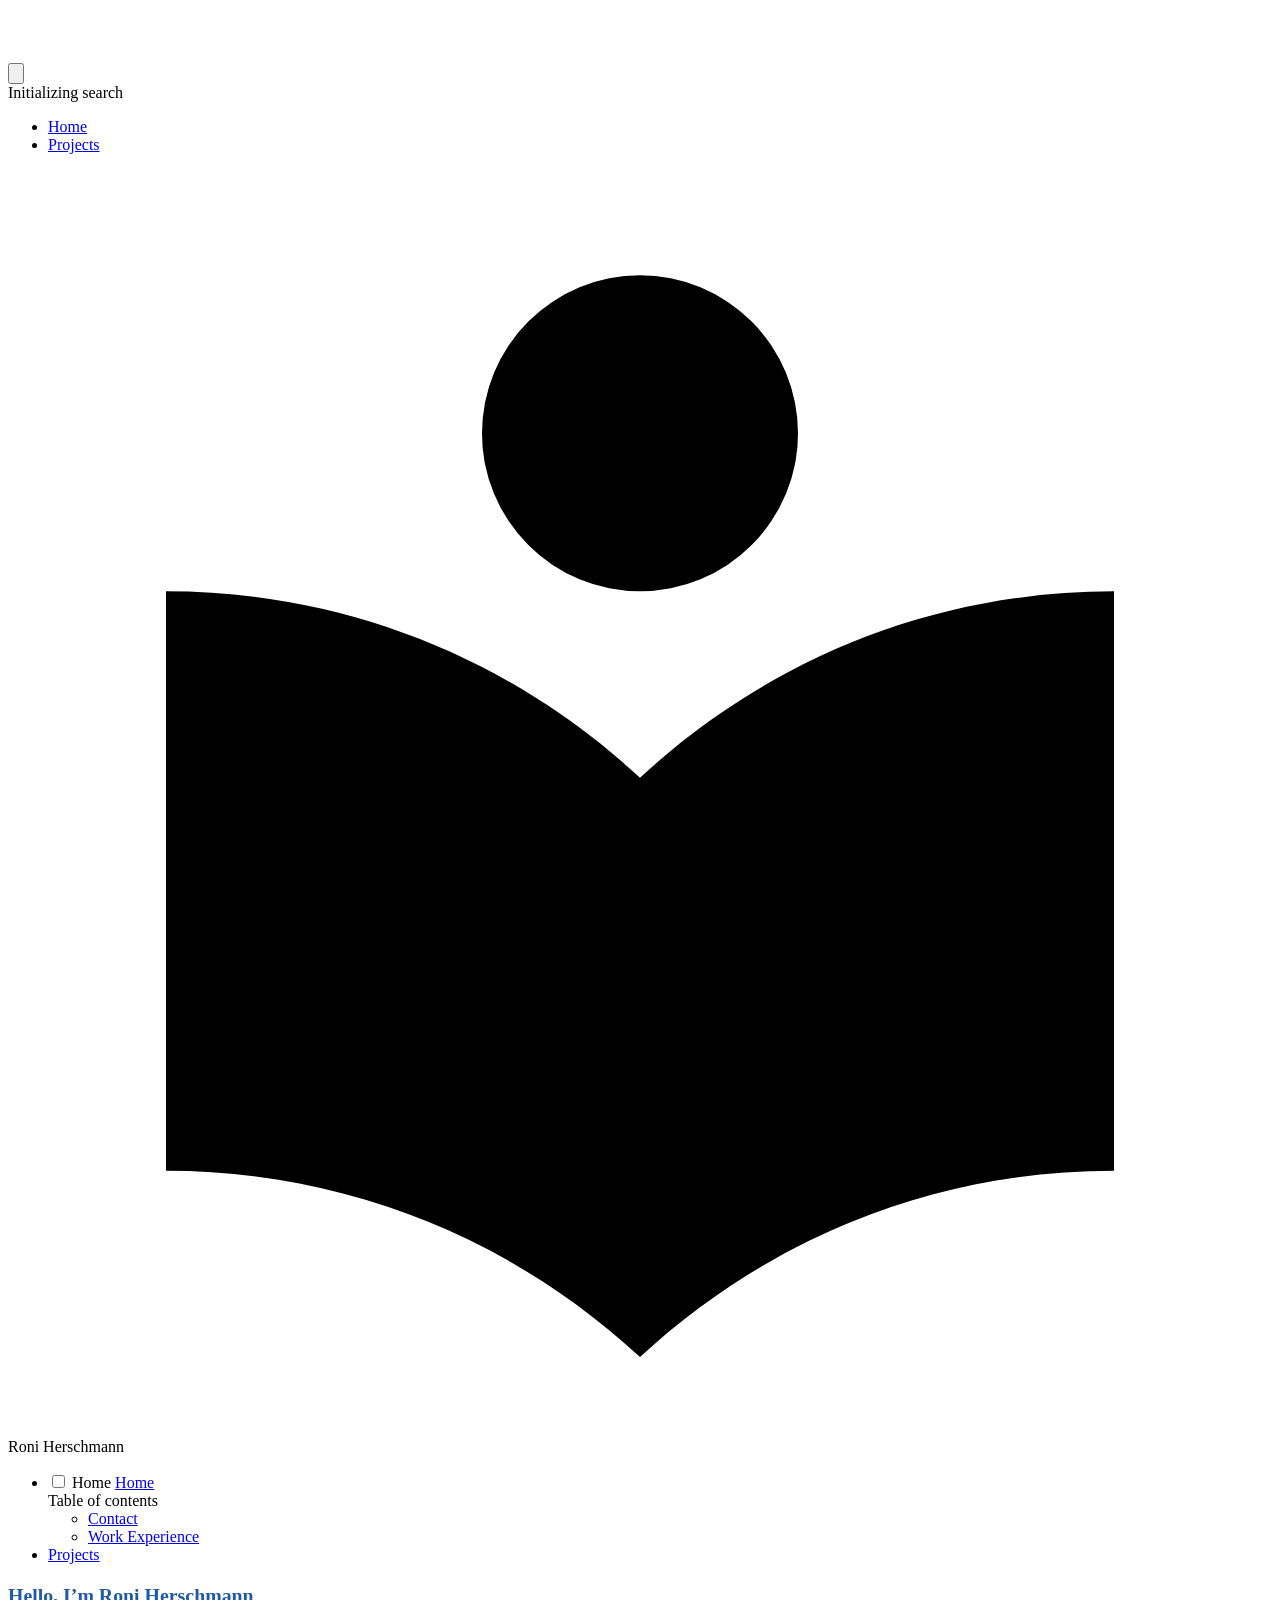
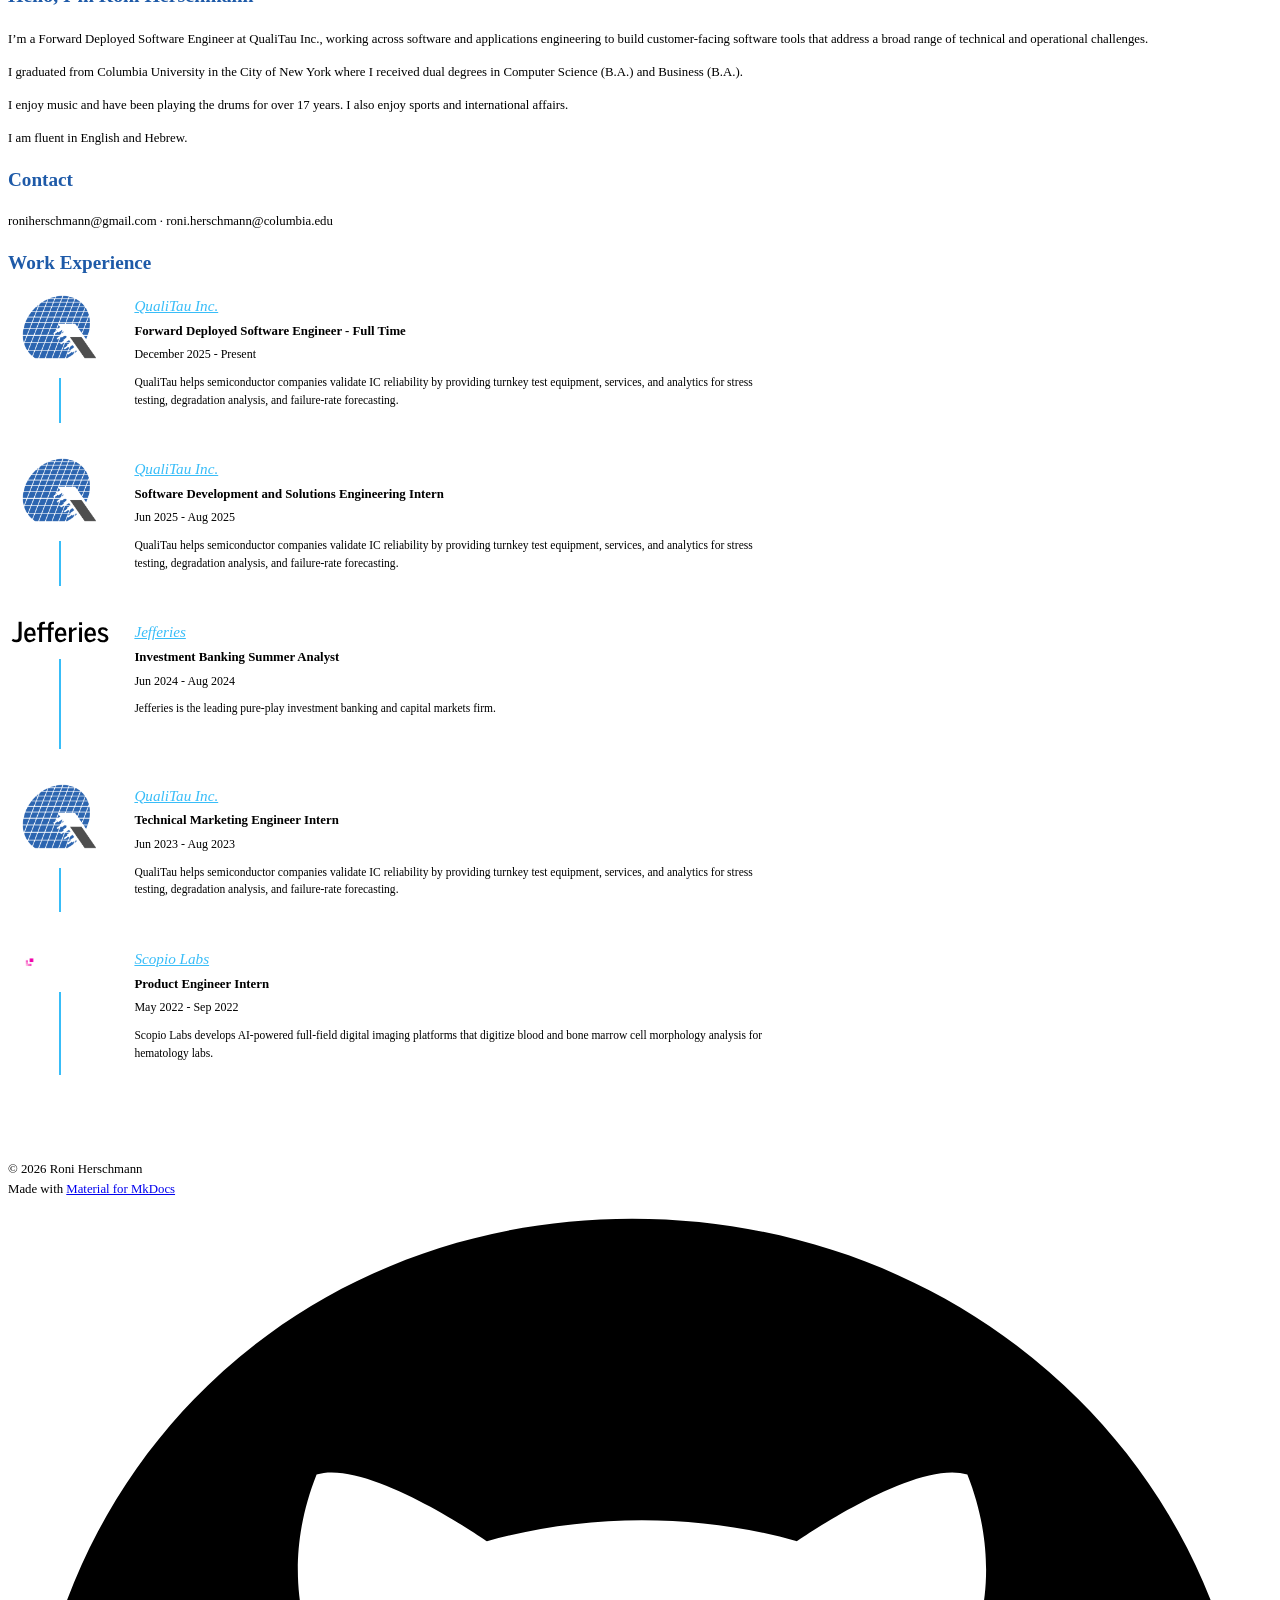
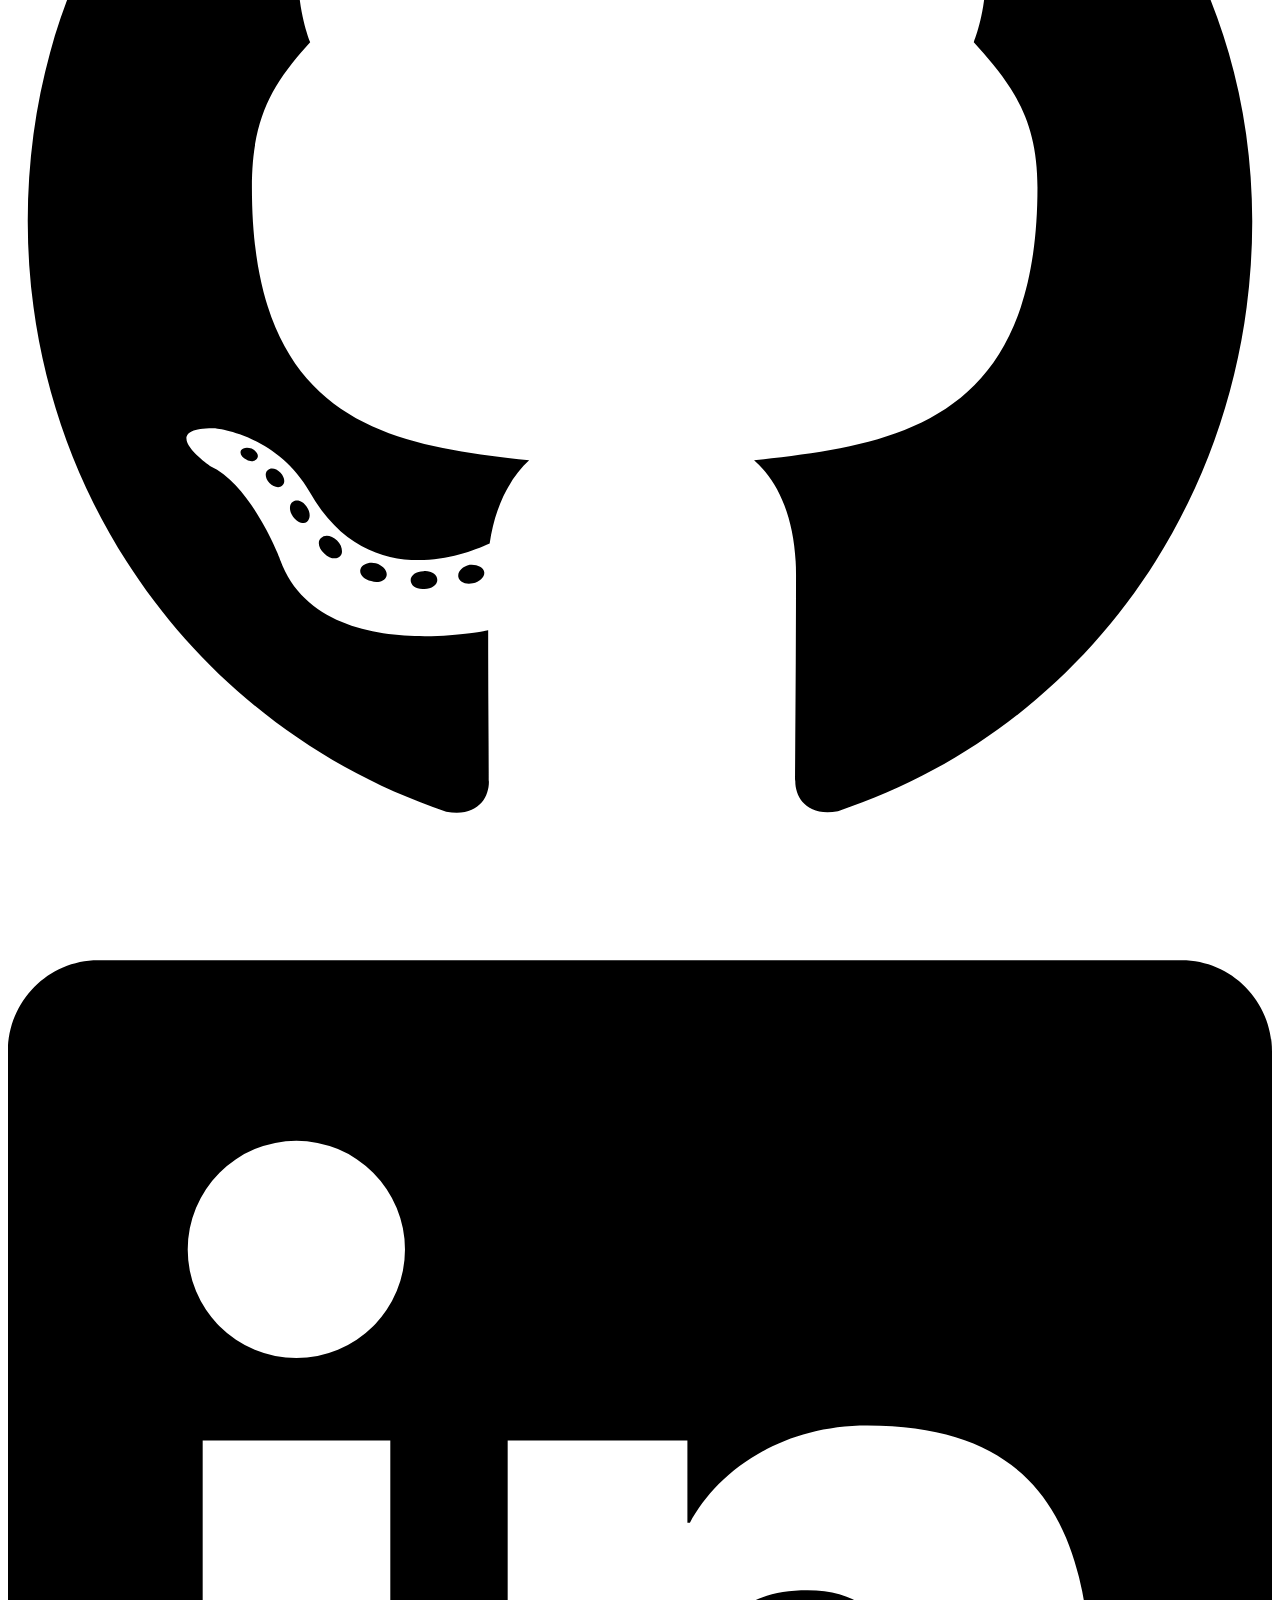
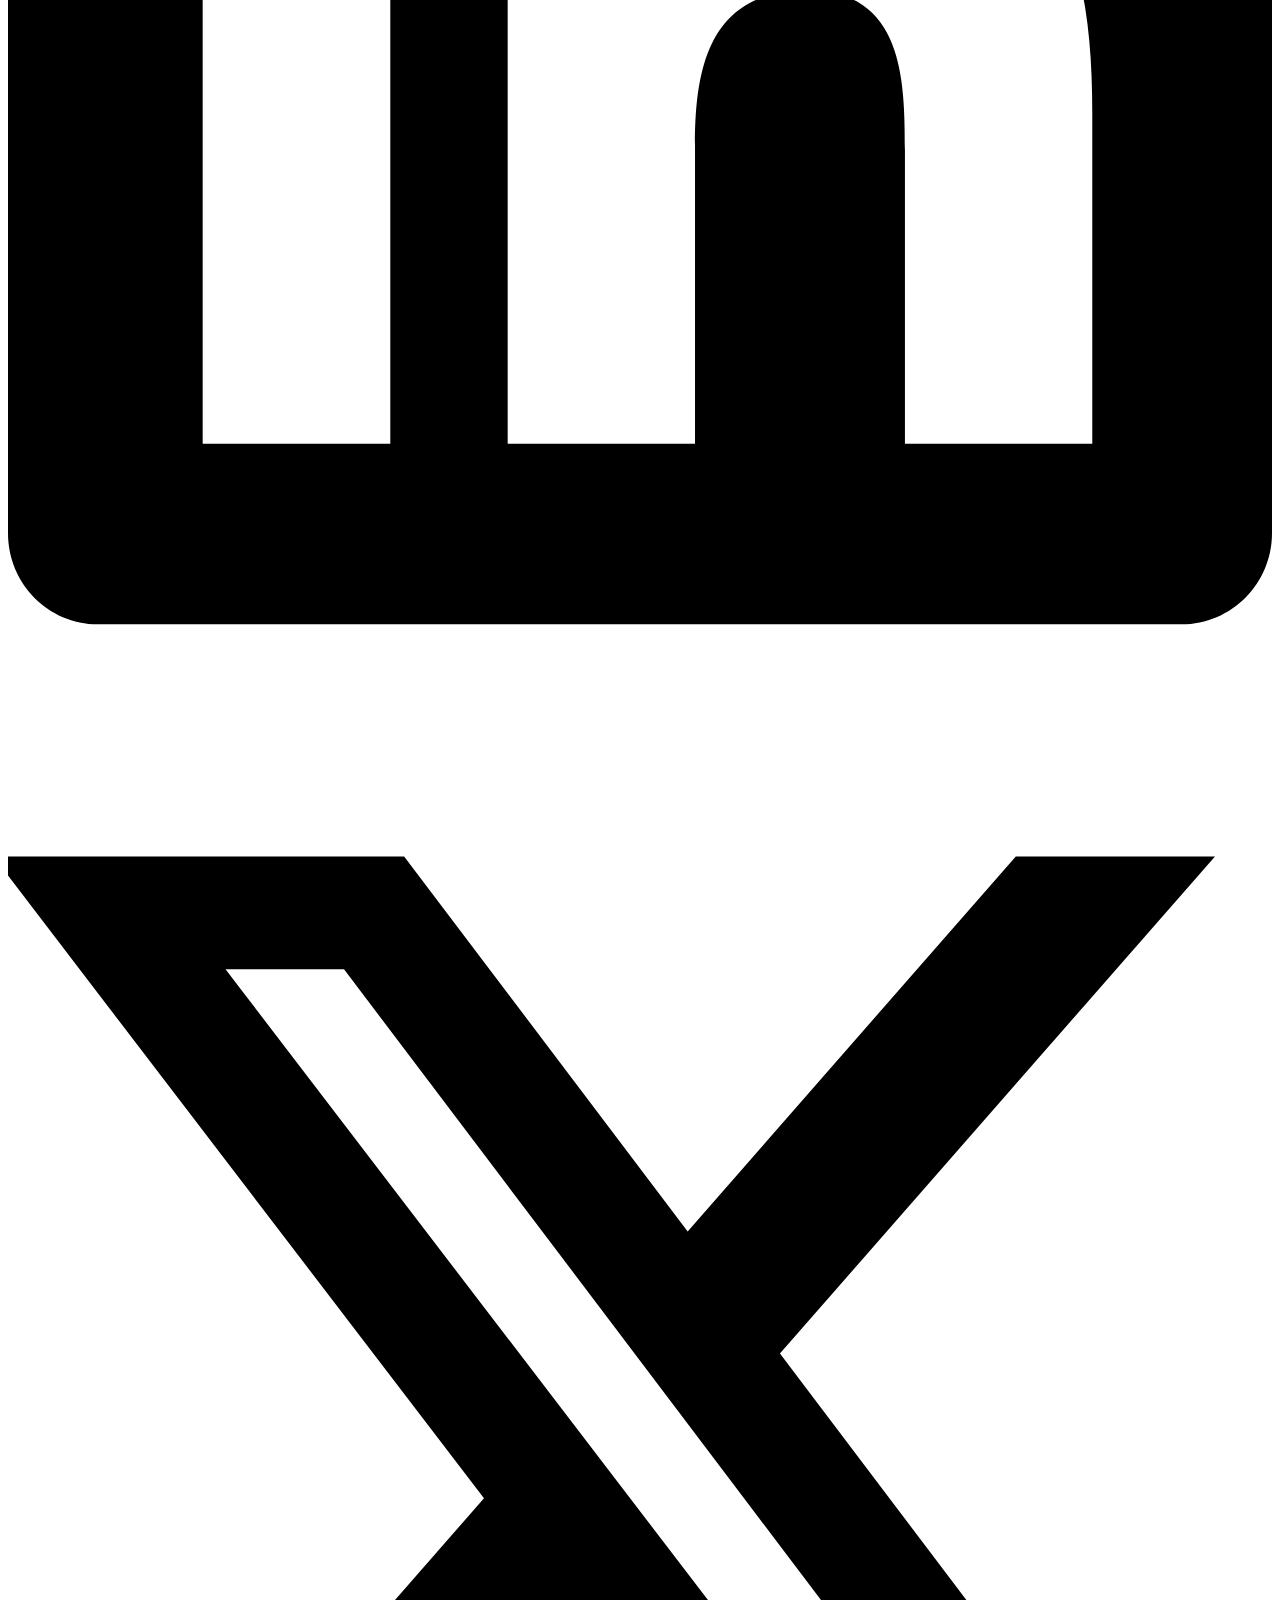
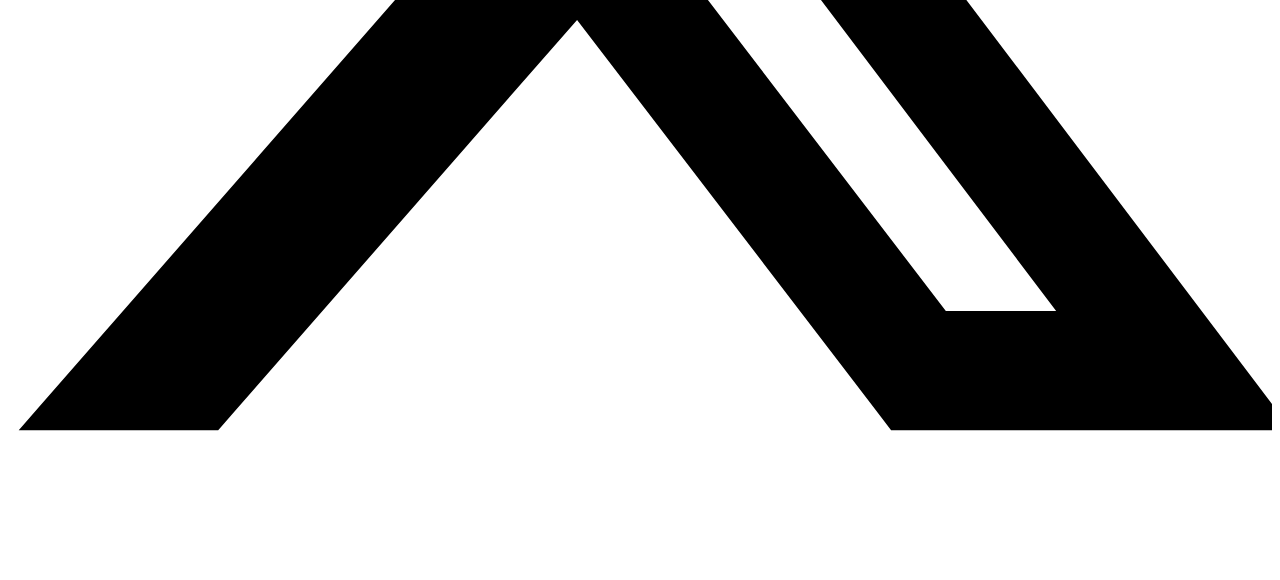
==== commit 22808139: "Publish projects tab" ====
--- a/index.html
+++ b/index.html
@@ -13,6 +13,8 @@
         <link rel="canonical" href="https://roniherschmann.com/">
       
       
+      
+        <link rel="next" href="projects/">
       
       
         
@@ -88,9 +90,7 @@
     
       
 
-  
-
-<header class="md-header md-header--shadow" data-md-component="header">
+<header class="md-header" data-md-component="header">
   <nav class="md-header__inner md-grid" aria-label="Header">
     <a href="." title="Roni Herschmann" class="md-header__button md-logo" aria-label="Roni Herschmann" data-md-component="logo">
       
@@ -202,6 +202,55 @@
       
         
           
+            
+<nav class="md-tabs" aria-label="Tabs" data-md-component="tabs">
+  <div class="md-grid">
+    <ul class="md-tabs__list">
+      
+        
+  
+  
+  
+    
+  
+  
+    <li class="md-tabs__item md-tabs__item--active">
+      <a href="." class="md-tabs__link">
+        
+  
+  
+    
+  
+  Home
+
+      </a>
+    </li>
+  
+
+      
+        
+  
+  
+  
+  
+    <li class="md-tabs__item">
+      <a href="projects/" class="md-tabs__link">
+        
+  
+  
+    
+  
+  Projects
+
+      </a>
+    </li>
+  
+
+      
+    </ul>
+  </div>
+</nav>
+          
         
       
       <main class="md-main" data-md-component="main">
@@ -215,8 +264,10 @@
                     
 
 
-
-<nav class="md-nav md-nav--primary" aria-label="Navigation" data-md-level="0">
+  
+
+
+<nav class="md-nav md-nav--primary md-nav--lifted" aria-label="Navigation" data-md-level="0">
   <label class="md-nav__title" for="__drawer">
     <a href="." title="Roni Herschmann" class="md-nav__button md-logo" aria-label="Roni Herschmann" data-md-component="logo">
       
@@ -321,6 +372,33 @@
   
 </nav>
       
+    </li>
+  
+
+    
+      
+      
+  
+  
+  
+  
+    <li class="md-nav__item">
+      <a href="projects/" class="md-nav__link">
+        
+  
+  
+  <span class="md-ellipsis">
+    
+  
+    Projects
+  
+
+    
+  </span>
+  
+  
+
+      </a>
     </li>
   
 
@@ -556,7 +634,7 @@
     
       
       
-      <script id="__config" type="application/json">{"annotate": null, "base": ".", "features": ["navigation.sections", "navigation.top", "search.suggest", "search.highlight"], "search": "assets/javascripts/workers/search.2c215733.min.js", "tags": null, "translations": {"clipboard.copied": "Copied to clipboard", "clipboard.copy": "Copy to clipboard", "search.result.more.one": "1 more on this page", "search.result.more.other": "# more on this page", "search.result.none": "No matching documents", "search.result.one": "1 matching document", "search.result.other": "# matching documents", "search.result.placeholder": "Type to start searching", "search.result.term.missing": "Missing", "select.version": "Select version"}, "version": null}</script>
+      <script id="__config" type="application/json">{"annotate": null, "base": ".", "features": ["navigation.tabs", "navigation.sections", "navigation.top", "search.suggest", "search.highlight"], "search": "assets/javascripts/workers/search.2c215733.min.js", "tags": null, "translations": {"clipboard.copied": "Copied to clipboard", "clipboard.copy": "Copy to clipboard", "search.result.more.one": "1 more on this page", "search.result.more.other": "# more on this page", "search.result.none": "No matching documents", "search.result.one": "1 matching document", "search.result.other": "# matching documents", "search.result.placeholder": "Type to start searching", "search.result.term.missing": "Missing", "select.version": "Select version"}, "version": null}</script>
     
     
       <script src="assets/javascripts/bundle.79ae519e.min.js"></script>
